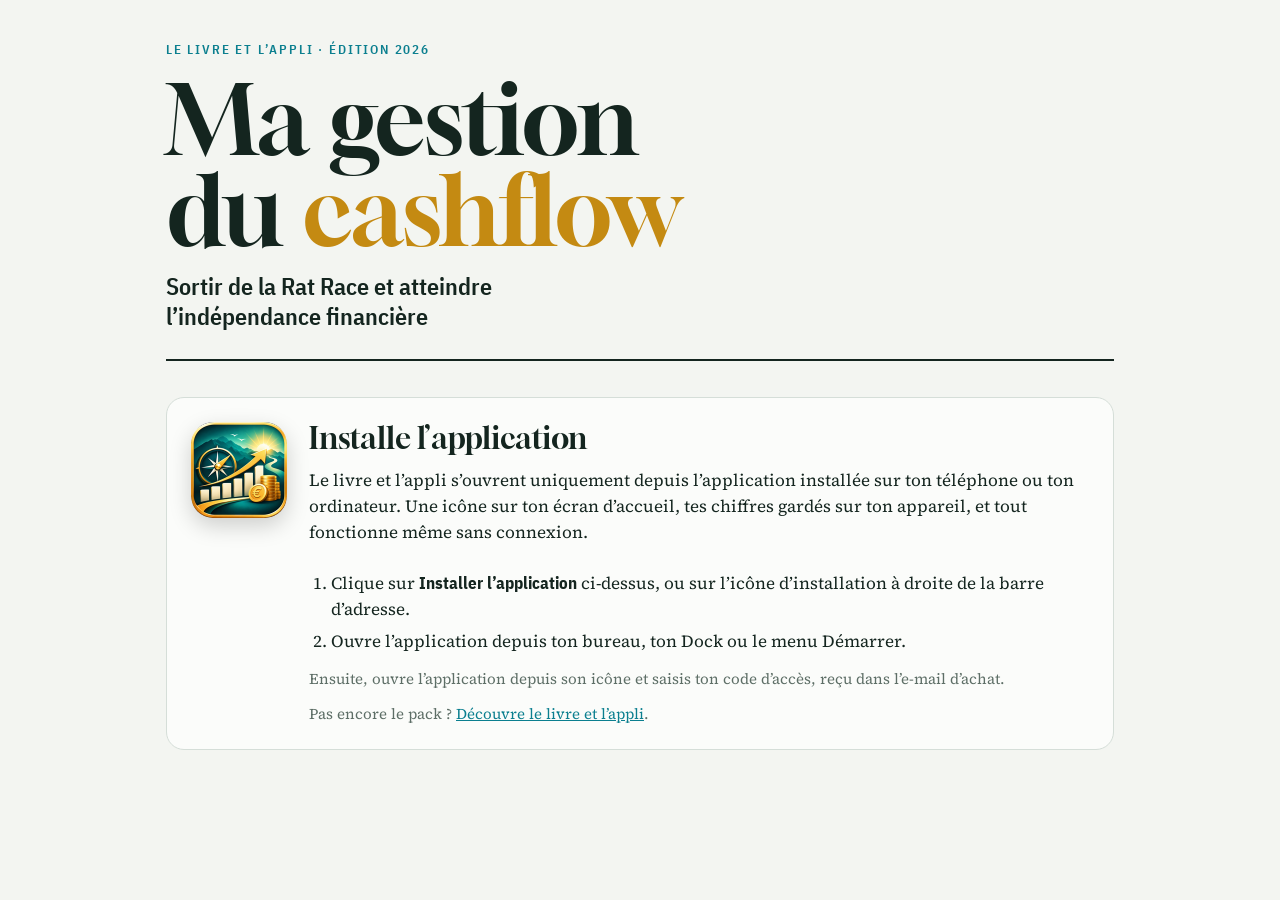
==== index.html @ bf8ab286 "Page de vente du pack Co-Authored-By: Claude Opus 5.5 <noreply@anthropic.com> Claude-Session: https:" ====
<!doctype html><html lang="fr"><head><meta charset="utf-8"><meta name="viewport" content="width=device-width,initial-scale=1,viewport-fit=cover"><title>Ma gestion du cashflow</title><meta name="theme-color" content="#14251f"><meta name="apple-mobile-web-app-capable" content="yes"><meta name="mobile-web-app-capable" content="yes"><meta name="apple-mobile-web-app-title" content="Cashflow"><meta name="apple-mobile-web-app-status-bar-style" content="black-translucent"><link rel="manifest" href="manifest.webmanifest"><link rel="icon" type="image/png" href="icons/favicon-32.png"><link rel="apple-touch-icon" href="icons/apple-touch-icon.png"><link rel="stylesheet" href="fonts.css"><style>:root{color-scheme:light;padding-top:env(safe-area-inset-top,0px);padding-bottom:env(safe-area-inset-bottom,0px)}body{margin:0;font:14px/1.4 system-ui,-apple-system,"Segoe UI",Roboto,sans-serif}img{max-width:100%}[hidden]{display:none!important}</style><script src="params.js"></script><script src="shell.js"></script></head><body>
<style>
/* Accueil du pack : la couverture du livre, puis deux portes. Le livre (registre crème, chiffres mono) et l'appli (plateau turquoise). */
:root{
  --paper:#f3f5f1; --sheet:#fbfcfa; --ink:#14251f; --muted:#5d6e66; --rule:#d5ded8;
  --teal:#0b7f8f; --gold:#c48a12; --gold-soft:#f6ead0; --red:#c2412d;
  --hero:#0b8fb0; --hero-2:#3fd3e3; --on-hero:#ffffff;
  --f-display:"Gloock",Georgia,serif;
  --f-body:"Source Serif 4",Charter,Georgia,serif;
  --f-label:"IBM Plex Sans Condensed","Arial Narrow","Helvetica Neue",Arial,sans-serif;
  --f-mono:"IBM Plex Mono",ui-monospace,Menlo,monospace;
}
@media (prefers-color-scheme: dark){:root:not([data-theme="light"]){
  --paper:#0f1714; --sheet:#151f1b; --ink:#e4ece7; --muted:#9aaba3; --rule:#2a3832;
  --teal:#4fc2cf; --gold:#e3b14a; --gold-soft:#33290f; --red:#f07a63;
  --hero:#0a5f78; --hero-2:#14a3b8; color-scheme:dark}}
:root[data-theme="dark"]{
  --paper:#0f1714; --sheet:#151f1b; --ink:#e4ece7; --muted:#9aaba3; --rule:#2a3832;
  --teal:#4fc2cf; --gold:#e3b14a; --gold-soft:#33290f; --red:#f07a63;
  --hero:#0a5f78; --hero-2:#14a3b8; color-scheme:dark}
*{box-sizing:border-box}
body{background:var(--paper);color:var(--ink);font-family:var(--f-body);font-size:18px;line-height:1.55;-webkit-text-size-adjust:100%}
a{color:var(--teal)}
:focus-visible{outline:2px solid var(--teal);outline-offset:3px}
.wrap{max-width:980px;margin:0 auto;padding-left:max(16px,env(safe-area-inset-left,0px));padding-right:max(16px,env(safe-area-inset-right,0px));padding-block:40px 48px;display:grid;gap:36px}
.cover{display:grid;gap:14px;border-bottom:2px solid var(--ink);padding-bottom:28px}
.kicker{font-family:var(--f-label);font-weight:600;letter-spacing:.14em;text-transform:uppercase;font-size:13px;color:var(--teal)}
h1{font-family:var(--f-display);font-weight:400;font-size:clamp(46px,9vw,96px);line-height:.95;letter-spacing:-.01em;margin:0;max-width:12ch;text-wrap:balance}
h1 em{font-style:normal;color:var(--gold)}
.sub{font-family:var(--f-label);font-weight:600;font-size:clamp(18px,2.6vw,24px);line-height:1.25;margin:0;max-width:32ch}
.doors{display:grid;grid-template-columns:repeat(auto-fit,minmax(min(100%,300px),1fr));gap:18px}
.door{display:grid;grid-template-rows:auto 1fr auto;gap:14px;text-decoration:none;color:inherit;border-radius:18px;padding:24px;min-height:250px;position:relative;overflow:hidden;transition:transform .15s ease}
.door:hover{transform:translateY(-2px)}
.door h2{font-family:var(--f-display);font-weight:400;font-size:38px;line-height:1;margin:0}
.door p{margin:0;font-size:17px}
.door .meta{font-family:var(--f-mono);font-size:13px;display:flex;flex-wrap:wrap;gap:6px 16px}
.door .go{font-family:var(--f-label);font-weight:700;letter-spacing:.06em;text-transform:uppercase;font-size:14px}
.book{background:var(--sheet);border:1px solid var(--rule);background-image:linear-gradient(to right,transparent 0 10px,var(--red) 10px 11px,transparent 11px 14px,var(--red) 14px 15px,transparent 15px);background-repeat:no-repeat;opacity:1}
.book{padding-left:34px}
.book .go{color:var(--teal)}
.book .meta{color:var(--muted)}
.app{background:radial-gradient(130% 150% at 100% 0%,var(--hero-2) 0%,var(--hero) 60%);color:var(--on-hero)}
.app .meta{color:rgba(255,255,255,.85)}
.app .go{color:#fff}
.app>*{position:relative;z-index:1}
.app::after{content:"";position:absolute;right:-70px;bottom:-110px;width:200px;height:200px;border-radius:50%;border:18px solid rgba(242,193,78,.85);border-right-color:transparent;transform:rotate(-30deg)}
.gauge{height:6px;background:var(--rule);border-radius:3px;overflow:hidden;max-width:220px}
.gauge i{display:block;height:100%;background:var(--gold)}
.lock{display:grid;gap:14px;background:var(--sheet);border:1px solid var(--rule);border-radius:18px;padding:24px;max-width:560px}
.lock h2{font-family:var(--f-display);font-weight:400;font-size:30px;margin:0}
.lock p{margin:0;color:var(--muted);font-size:16px}
.row{display:flex;gap:10px;flex-wrap:wrap}
input[type=text]{flex:1 1 220px;min-width:0;font:600 20px var(--f-mono);letter-spacing:.06em;text-transform:uppercase;padding:12px 14px;border:1.5px solid var(--rule);border-radius:12px;background:var(--paper);color:var(--ink)}
input[type=text]:focus{border-color:var(--teal);outline:none}
.btn{display:inline-flex;align-items:center;justify-content:center;gap:8px;font:700 15px var(--f-label);letter-spacing:.04em;border-radius:999px;padding:12px 22px;border:0;cursor:pointer;background:var(--ink);color:var(--paper);text-decoration:none}
.btn.ghost{background:transparent;color:var(--ink);border:1.5px solid var(--rule)}
.btn:disabled{opacity:.6}
.err{color:var(--red);font-family:var(--f-label);font-weight:600;font-size:15px;min-height:1.2em}
.inst{display:grid;grid-template-columns:auto minmax(0,1fr);gap:18px 22px;align-items:start;background:var(--sheet);border:1px solid var(--rule);border-radius:18px;padding:24px}
.inst .ico{width:96px;height:96px;border-radius:22px;box-shadow:0 8px 22px rgba(0,0,0,.18)}
.inst h2{font-family:var(--f-display);font-weight:400;font-size:30px;margin:0;line-height:1.1}
.inst p{margin:0;font-size:17px}.inst .small{font-size:15px;color:var(--muted)}
.stack{display:grid;gap:12px;min-width:0}
.how{margin:0;padding-left:1.3em;display:grid;gap:6px;font-size:17px}.how:empty{display:none}
.how b{font-family:var(--f-label);font-weight:700}
@media (max-width:520px){.inst{grid-template-columns:1fr}}
.tools{display:grid;gap:14px;border-top:1px solid var(--rule);padding-top:24px}
.tools h3{font-family:var(--f-label);font-weight:700;letter-spacing:.12em;text-transform:uppercase;font-size:13px;color:var(--muted);margin:0}
.tools p{margin:0;font-size:16px;color:var(--muted);max-width:62ch}
.foot{font-family:var(--f-label);font-size:14px;color:var(--muted);display:flex;flex-wrap:wrap;gap:6px 18px}
.foot button{font:inherit;color:var(--teal);background:none;border:0;padding:0;cursor:pointer;text-decoration:underline}
</style>

<main class="wrap">
  <header class="cover">
    <span class="kicker">Le livre et l’appli · édition <span id="yr">2026</span></span>
    <h1>Ma gestion du <em>cashflow</em></h1>
    <p class="sub">Sortir de la Rat Race et atteindre l’indépendance financière</p>
  </header>

  <section class="inst" id="inst-sec" hidden aria-labelledby="inst-h">
    <img src="icons/icon-192.png" width="96" height="96" alt="" class="ico">
    <div class="stack">
      <h2 id="inst-h">Installe l’application</h2>
      <p>Le livre et l’appli s’ouvrent uniquement depuis l’application installée sur ton téléphone ou ton ordinateur. Une icône sur ton écran d’accueil, tes chiffres gardés sur ton appareil, et tout fonctionne même sans connexion.</p>
      <div class="row"><button class="btn" id="inst" hidden>Installer l’application</button></div>
      <ol class="how" id="how"></ol>
      <p class="small">Ensuite, ouvre l’application depuis son icône et saisis ton code d’accès, reçu dans l’e-mail d’achat.</p>
      <p class="small">Pas encore le pack ? <a href="pack.html">Découvre le livre et l’appli</a>.</p>
    </div>
  </section>

  <section class="lock" id="lock" hidden aria-labelledby="lock-h">
    <h2 id="lock-h">Ton code d’accès</h2>
    <p>Il se trouve dans l’e-mail reçu après ton achat. Tu ne le saisis qu’une fois, à la première ouverture.</p>
    <form class="row" id="code-f" novalidate>
      <input type="text" id="code" autocomplete="off" autocapitalize="characters" spellcheck="false" aria-label="Code d’accès" placeholder="XXXX-2026">
      <button class="btn" type="submit" id="code-go">Entrer</button>
    </form>
    <p class="err" id="code-err" role="alert"></p>
  </section>

  <section class="doors" id="doors" hidden aria-label="Choisis">
    <a class="door book" href="livre.html">
      <span class="kicker">Le livre</span>
      <div style="display:grid;gap:10px;align-content:start"><h2>Lire</h2><p>L’histoire de Léo, dix chapitres, des quiz et ton carnet à remplir au fil des pages.</p></div>
      <div style="display:grid;gap:8px"><div class="meta"><span id="b-prog">Pas encore commencé</span><span id="b-carnet"></span></div><div class="gauge" aria-hidden="true"><i id="b-g" style="width:0%"></i></div><span class="go">Ouvrir le livre →</span></div>
    </a>
    <a class="door app" href="appli.html">
      <span class="kicker" style="color:#fff">L’appli</span>
      <div style="display:grid;gap:10px;align-content:start"><h2>Jouer</h2><p>Ta feuille financière : recettes, dépenses, actifs, passifs, et ta jauge de sortie de la Rat Race.</p></div>
      <div style="display:grid;gap:8px"><div class="meta"><span id="a-state">Ta feuille t’attend</span></div><span class="go">Ouvrir l’appli →</span></div>
    </a>
  </section>

  <section class="tools" id="tools" hidden>
    <h3>Sur cet appareil</h3>
    <p>Tes chiffres restent dans ce navigateur, sur cet appareil : rien n’est envoyé sur internet. Exporte une sauvegarde chaque mois depuis l’appli (Réglages › Sauvegarde) : c’est elle qui te permet de changer de téléphone.</p>
    <div class="foot"><span>Version <span id="ver"></span> · chiffres fiscaux <span id="fy"></span></span><button type="button" id="upd">Rechercher une mise à jour</button><span>Éducation financière, pas un conseil personnalisé.</span></div>
  </section>
</main>

<script>
(function(){
  const S=window.CFShell,P=window.CF_PARAMS||{};
  const $=id=>document.getElementById(id);
  const get=(k,d)=>{try{const v=localStorage.getItem(k);return v==null?d:JSON.parse(v)}catch(e){return d}};
  if(P.year)$('yr').textContent=P.year;
  function home(){
    $('lock').hidden=true;$('doors').hidden=false;$('tools').hidden=false;
    $('ver').textContent=S.version;$('fy').textContent=(P.year||'')+(P.version?' ('+P.version+')':'');
    const done=get('rr-ebook-done',{}),nd=Object.values(done).filter(Boolean).length,nq=9;
    if(nd){$('b-prog').textContent=nd+' quiz réussis sur '+nq;$('b-g').style.width=Math.min(100,nd/nq*100)+'%'}
    const cn=get('rr-carnet',null);if(cn&&Object.keys(cn).some(k=>!k.startsWith('_')))$('b-carnet').textContent='Carnet commencé';
    const cfg=get('mgc:db:fin/config',null);
    if(cfg&&cfg.player&&cfg.player.name)$('a-state').textContent='Feuille de '+cfg.player.name;
    else if(cfg)$('a-state').textContent='Ta feuille est créée';
  }
  function installScreen(){
    $('inst-sec').hidden=false;
    const ua=navigator.userAgent,ios=/iphone|ipad|ipod/i.test(ua)||(navigator.platform==='MacIntel'&&navigator.maxTouchPoints>1);
    const mac=/Macintosh/.test(ua)&&!ios,android=/Android/i.test(ua),firefox=/Firefox|FxiOS/.test(ua),safari=/Safari/.test(ua)&&!/Chrome|CriOS|Edg|FxiOS|Firefox/.test(ua);
    let steps;
    if(ios)steps=['Touche le bouton <b>Partager</b> (le carré avec une flèche vers le haut).','Choisis <b>Sur l’écran d’accueil</b>, puis <b>Ajouter</b>.','Ouvre l’application depuis sa nouvelle icône.'];
    else if(android)steps=['Touche <b>Installer l’application</b> ci-dessus, ou le menu <b>⋮</b> puis <b>Installer l’application</b> (ou <b>Ajouter à l’écran d’accueil</b>).','Ouvre l’application depuis sa nouvelle icône.'];
    else if(mac&&safari)steps=['Dans le menu <b>Fichier</b> de Safari, choisis <b>Ajouter au Dock</b>.','Ouvre l’application depuis le Dock.'];
    else if(firefox)steps=['Firefox sur ordinateur n’installe pas les applications web : ouvre cette page dans <b>Chrome</b>, <b>Edge</b> ou <b>Safari</b>.'];
    else steps=['Clique sur <b>Installer l’application</b> ci-dessus, ou sur l’icône d’installation à droite de la barre d’adresse.','Ouvre l’application depuis ton bureau, ton Dock ou le menu Démarrer.'];
    $('how').innerHTML=steps.map(x=>'<li>'+x+'</li>').join('');
  }
  function doneInstall(){$('inst').hidden=true;$('how').innerHTML='<li>C’est installé. Ouvre l’application depuis son icône pour commencer.</li>'}
  let deferred=null;
  window.addEventListener('beforeinstallprompt',e=>{e.preventDefault();deferred=e;if(!S.installed)$('inst').hidden=false});
  $('inst').addEventListener('click',async()=>{if(!deferred)return;deferred.prompt();let ch=null;try{ch=await deferred.userChoice}catch(e){}deferred=null;$('inst').hidden=true;if(ch&&ch.outcome==='accepted')doneInstall()});
  window.addEventListener('appinstalled',doneInstall);
  $('upd').addEventListener('click',()=>S.checkUpdate(true));
  $('code-f').addEventListener('submit',async e=>{e.preventDefault();const v=$('code').value;$('code-err').textContent='';
    if(!S.norm(v)){$('code-err').textContent='Saisis ton code.';return}
    $('code-go').disabled=true;
    try{const ok=await S.tryCode(v);if(ok)home();else $('code-err').textContent='Ce code ne correspond pas. Vérifie-le dans ton e-mail d’achat (les tirets et les espaces ne comptent pas).'}
    catch(err){$('code-err').textContent='Ouvre cette page depuis son adresse internet (https) pour saisir ton code.'}
    finally{$('code-go').disabled=false}});
  if(!S.installed)installScreen();
  else if(S.unlocked)home();else{$('lock').hidden=false;setTimeout(()=>$('code').focus(),50)}
})();
</script>
</body></html>
---- fonts.css ----
@font-face{font-family:'Caveat';font-style:normal;font-weight:700;font-display:swap;src:url(fonts/caveat-latin-700-normal.woff2) format('woff2')}
@font-face{font-family:'Marcellus SC';font-style:normal;font-weight:400;font-display:swap;src:url(fonts/marcellus-sc-latin-400-normal.woff2) format('woff2')}
@font-face{font-family:'Libre Franklin';font-style:normal;font-weight:400;font-display:swap;src:url(fonts/libre-franklin-latin-400-normal.woff2) format('woff2')}
@font-face{font-family:'Libre Franklin';font-style:normal;font-weight:500;font-display:swap;src:url(fonts/libre-franklin-latin-500-normal.woff2) format('woff2')}
@font-face{font-family:'Libre Franklin';font-style:normal;font-weight:600;font-display:swap;src:url(fonts/libre-franklin-latin-600-normal.woff2) format('woff2')}
@font-face{font-family:'Libre Franklin';font-style:normal;font-weight:700;font-display:swap;src:url(fonts/libre-franklin-latin-700-normal.woff2) format('woff2')}
@font-face{font-family:'Libre Franklin';font-style:normal;font-weight:800;font-display:swap;src:url(fonts/libre-franklin-latin-800-normal.woff2) format('woff2')}
@font-face{font-family:'Archivo Narrow';font-style:normal;font-weight:500;font-display:swap;src:url(fonts/archivo-narrow-latin-500-normal.woff2) format('woff2')}
@font-face{font-family:'Archivo Narrow';font-style:normal;font-weight:600;font-display:swap;src:url(fonts/archivo-narrow-latin-600-normal.woff2) format('woff2')}
@font-face{font-family:'Archivo Narrow';font-style:normal;font-weight:700;font-display:swap;src:url(fonts/archivo-narrow-latin-700-normal.woff2) format('woff2')}
@font-face{font-family:'Gloock';font-style:normal;font-weight:400;font-display:swap;src:url(fonts/gloock-latin-400-normal.woff2) format('woff2')}
@font-face{font-family:'Source Serif 4';font-style:normal;font-weight:400;font-display:swap;src:url(fonts/source-serif-4-latin-400-normal.woff2) format('woff2')}
@font-face{font-family:'Source Serif 4';font-style:normal;font-weight:600;font-display:swap;src:url(fonts/source-serif-4-latin-600-normal.woff2) format('woff2')}
@font-face{font-family:'Source Serif 4';font-style:italic;font-weight:400;font-display:swap;src:url(fonts/source-serif-4-latin-400-italic.woff2) format('woff2')}
@font-face{font-family:'IBM Plex Mono';font-style:normal;font-weight:400;font-display:swap;src:url(fonts/ibm-plex-mono-latin-400-normal.woff2) format('woff2')}
@font-face{font-family:'IBM Plex Mono';font-style:normal;font-weight:600;font-display:swap;src:url(fonts/ibm-plex-mono-latin-600-normal.woff2) format('woff2')}
@font-face{font-family:'IBM Plex Sans Condensed';font-style:normal;font-weight:500;font-display:swap;src:url(fonts/ibm-plex-sans-condensed-latin-500-normal.woff2) format('woff2')}
@font-face{font-family:'IBM Plex Sans Condensed';font-style:normal;font-weight:600;font-display:swap;src:url(fonts/ibm-plex-sans-condensed-latin-600-normal.woff2) format('woff2')}
@font-face{font-family:'IBM Plex Sans Condensed';font-style:normal;font-weight:700;font-display:swap;src:url(fonts/ibm-plex-sans-condensed-latin-700-normal.woff2) format('woff2')}
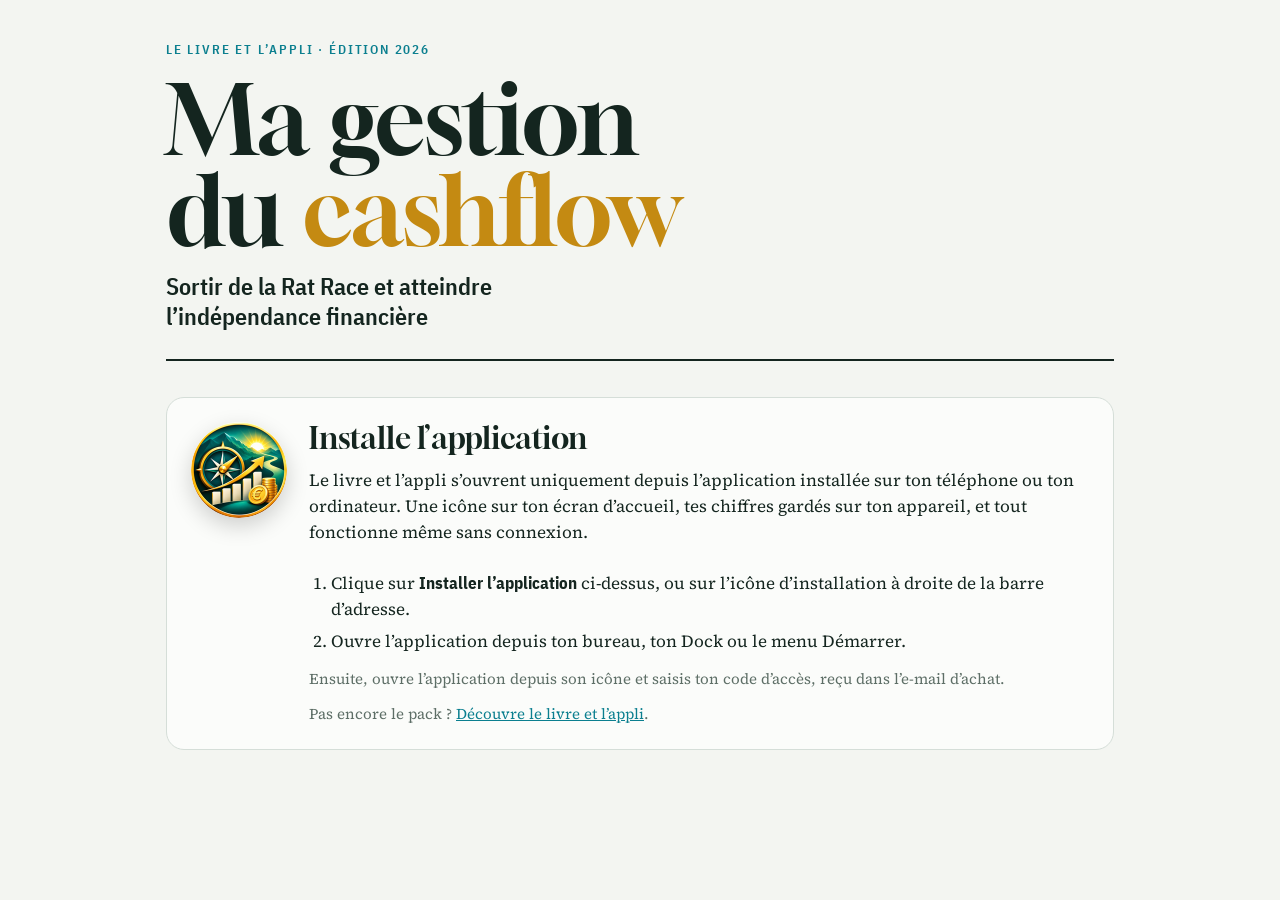
==== commit d44ac2b2: "pack 1.0.2 : nouvelle icône (boussole, graphique, pièces) Co-Authored-By: Claude Sonnet 5.5 <noreply" ====
--- a/index.html
+++ b/index.html
@@ -57,7 +57,7 @@
 .btn:disabled{opacity:.6}
 .err{color:var(--red);font-family:var(--f-label);font-weight:600;font-size:15px;min-height:1.2em}
 .inst{display:grid;grid-template-columns:auto minmax(0,1fr);gap:18px 22px;align-items:start;background:var(--sheet);border:1px solid var(--rule);border-radius:18px;padding:24px}
-.inst .ico{width:96px;height:96px;border-radius:22px;box-shadow:0 8px 22px rgba(0,0,0,.18)}
+.inst .ico{width:96px;height:96px;border-radius:50%;box-shadow:0 8px 22px rgba(0,0,0,.18)}
 .inst h2{font-family:var(--f-display);font-weight:400;font-size:30px;margin:0;line-height:1.1}
 .inst p{margin:0;font-size:17px}.inst .small{font-size:15px;color:var(--muted)}
 .stack{display:grid;gap:12px;min-width:0}
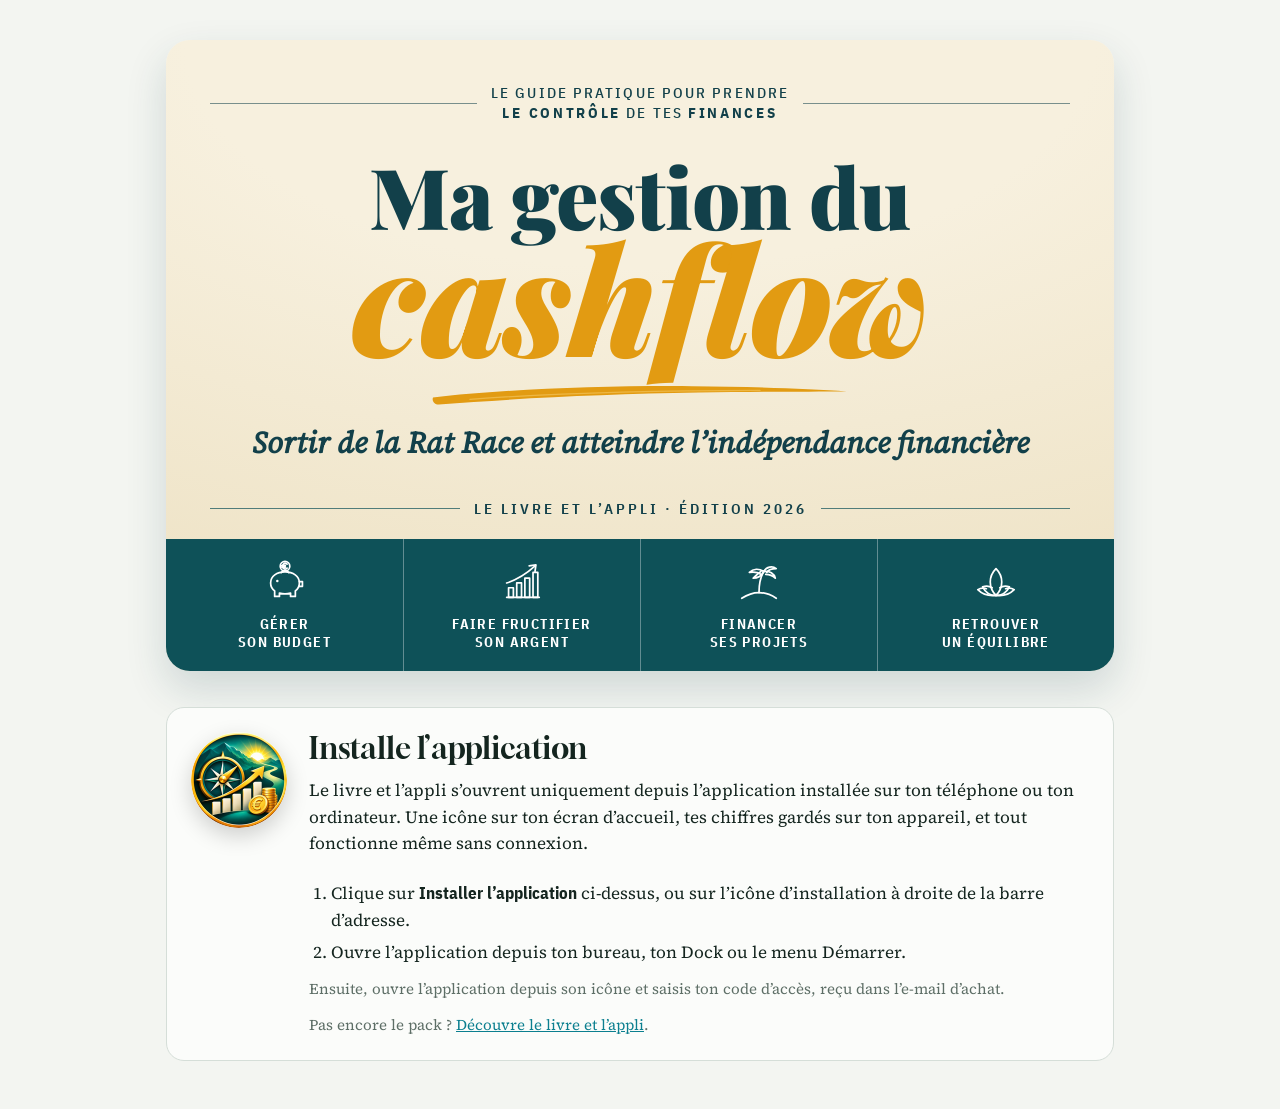
==== commit 1e85c047: "pack 1.0.4 : titre et bandeau repris de la couverture du livre (page de vente, accueil, livre) Co-Au" ====
--- a/index.html
+++ b/index.html
@@ -23,11 +23,7 @@
 a{color:var(--teal)}
 :focus-visible{outline:2px solid var(--teal);outline-offset:3px}
 .wrap{max-width:980px;margin:0 auto;padding-left:max(16px,env(safe-area-inset-left,0px));padding-right:max(16px,env(safe-area-inset-right,0px));padding-block:40px 48px;display:grid;gap:36px}
-.cover{display:grid;gap:14px;border-bottom:2px solid var(--ink);padding-bottom:28px}
 .kicker{font-family:var(--f-label);font-weight:600;letter-spacing:.14em;text-transform:uppercase;font-size:13px;color:var(--teal)}
-h1{font-family:var(--f-display);font-weight:400;font-size:clamp(46px,9vw,96px);line-height:.95;letter-spacing:-.01em;margin:0;max-width:12ch;text-wrap:balance}
-h1 em{font-style:normal;color:var(--gold)}
-.sub{font-family:var(--f-label);font-weight:600;font-size:clamp(18px,2.6vw,24px);line-height:1.25;margin:0;max-width:32ch}
 .doors{display:grid;grid-template-columns:repeat(auto-fit,minmax(min(100%,300px),1fr));gap:18px}
 .door{display:grid;grid-template-rows:auto 1fr auto;gap:14px;text-decoration:none;color:inherit;border-radius:18px;padding:24px;min-height:250px;position:relative;overflow:hidden;transition:transform .15s ease}
 .door:hover{transform:translateY(-2px)}
@@ -69,13 +65,47 @@
 .tools p{margin:0;font-size:16px;color:var(--muted);max-width:62ch}
 .foot{font-family:var(--f-label);font-size:14px;color:var(--muted);display:flex;flex-wrap:wrap;gap:6px 18px}
 .foot button{font:inherit;color:var(--teal);background:none;border:0;padding:0;cursor:pointer;text-decoration:underline}
+
+/* Couverture : reprise de la couverture imprimée du livre. Couleurs fixes (papier crème) dans les deux thèmes. */
+.couv{--cv-paper:#f7f0de;--cv-paper2:#efe4c8;--cv-ink:#12404a;--cv-muted:#3d5d63;--cv-gold:#e29b12;--cv-gold2:#c9840a;--cv-band:#0e5158;
+  --cv-serif:"Playfair Display","Didot","Bodoni 72",Georgia,serif;--cv-hand:"Caveat","Segoe Print","Bradley Hand",cursive;
+  background:radial-gradient(120% 90% at 50% 0%,var(--cv-paper) 40%,var(--cv-paper2) 100%);color:var(--cv-ink);color-scheme:light}
+.couv .cv-in{container-type:inline-size;display:grid;gap:18px;min-width:0}
+.cv-label{display:grid;grid-template-columns:minmax(16px,1fr) auto minmax(16px,1fr);align-items:center;gap:14px;font:500 clamp(11px,2.7cqi,15px)/1.35 "IBM Plex Sans Condensed","Arial Narrow",Arial,sans-serif;letter-spacing:.14em;text-transform:uppercase;text-align:center;color:var(--cv-ink)}
+.cv-label::before,.cv-label::after{content:"";height:1.5px;background:var(--cv-ink);opacity:.55}
+.cv-label b{font-weight:700;letter-spacing:.18em}
+.cv-title{margin:0;font-family:var(--cv-serif);font-weight:900;line-height:.92;display:grid;justify-items:center;text-align:center;text-wrap:balance}
+.cv-title .a{font-size:min(84px,13.2cqi);letter-spacing:-.01em;color:var(--cv-ink)}
+.cv-title .b{font-style:italic;font-size:min(148px,23cqi);letter-spacing:-.015em;color:var(--cv-gold);margin-top:-.04em}
+.cv-brush{display:block;width:min(62cqi,420px);height:auto;margin:-2px auto 0}
+.cv-sub{margin:0;text-align:center;font:italic 600 clamp(18px,4.6cqi,30px)/1.25 "Source Serif 4",Charter,Georgia,serif;color:var(--cv-ink);text-wrap:balance}
+.cv-check{list-style:none;margin:0;padding:0;display:grid;gap:4px;font:700 clamp(24px,5.4cqi,32px)/1.15 var(--cv-hand);color:var(--cv-ink)}
+.cv-check li{display:flex;align-items:center;gap:10px}
+.cv-check li:nth-child(even){padding-left:.35em}
+.cv-check svg{flex:none;width:.85em;height:.85em}
+.cv-band{background:var(--cv-band);color:#fff;display:grid;grid-template-columns:repeat(4,minmax(0,1fr))}
+.cv-band div{display:grid;justify-items:center;align-content:start;gap:10px;padding:20px 8px;text-align:center;font:700 clamp(10px,1.4vw,14px)/1.3 "IBM Plex Sans Condensed","Arial Narrow",Arial,sans-serif;letter-spacing:.1em;text-transform:uppercase}
+.cv-band div+div{border-left:1.5px solid rgba(255,255,255,.35)}
+.cv-band svg{width:46px;height:46px}
+.cv-tag{display:grid;grid-template-columns:minmax(16px,1fr) auto minmax(16px,1fr);align-items:center;gap:14px;font:600 clamp(11px,1.5vw,15px)/1.3 "IBM Plex Sans Condensed","Arial Narrow",Arial,sans-serif;letter-spacing:.2em;text-transform:uppercase;text-align:center;color:var(--cv-ink);padding:16px 0}
+.cv-tag::before,.cv-tag::after{content:"";height:1.5px;background:var(--cv-band);opacity:.7}
+.cv-cover{margin:0;justify-self:center;width:min(100%,420px)}
+.cv-cover img{display:block;width:100%;height:auto;border-radius:4px 10px 10px 4px;box-shadow:-10px 0 0 -4px #d9cba6,0 30px 60px rgba(18,64,74,.32),0 4px 10px rgba(18,64,74,.18);transform:rotate(2deg)}
+@media (max-width:620px){.cv-band{grid-template-columns:repeat(2,minmax(0,1fr))}.cv-band div:nth-child(3){border-left:0}.cv-band div:nth-child(n+3){border-top:1.5px solid rgba(255,255,255,.35)}}
+.cover.couv{border-radius:24px;overflow:hidden;box-shadow:0 18px 40px rgba(18,64,74,.16)}
+.cover .cv-in{padding:28px clamp(16px,4vw,44px) 6px}
+.cover .cv-tag{padding:4px 0 0}
 </style>
 
 <main class="wrap">
-  <header class="cover">
-    <span class="kicker">Le livre et l’appli · édition <span id="yr">2026</span></span>
-    <h1>Ma gestion du <em>cashflow</em></h1>
-    <p class="sub">Sortir de la Rat Race et atteindre l’indépendance financière</p>
+  <header class="cover couv">
+    <div class="cv-in">
+      <p class="cv-label"><span>Le guide pratique pour prendre<br><b>le contrôle</b> de tes <b>finances</b></span></p>
+      <h1 class="cv-title"><span class="a">Ma gestion du</span><span class="b">cashflow</span></h1><svg class="cv-brush" viewBox="0 0 420 26" aria-hidden="true"><path d="M3 17.5 C70 9.5 170 5.5 262 6.2 C322 6.6 378 8.8 417 11.4 C381 11.6 330 11.6 268 12.6 C176 14.1 86 18.4 9 24.6 C5 24.9 1.5 21.2 3 17.5Z" fill="#e29b12"/><path d="M40 19.4 C120 13.2 220 10.6 330 10.4" fill="none" stroke="#f3c45a" stroke-width="1.3" stroke-linecap="round" opacity=".7"/></svg>
+      <p class="cv-sub">Sortir de la Rat Race et atteindre l’indépendance financière</p>
+      <p class="cv-tag"><span>Le livre et l’appli · édition <span id="yr">2026</span></span></p>
+    </div>
+    <div class="cv-band"><div><svg viewBox="0 0 48 48" aria-hidden="true"><path fill="none" stroke="#fff" stroke-width="1.8" stroke-linecap="round" stroke-linejoin="round" d="M9 25c0-7 6.5-11.5 15-11.5S39 18 39 25c0 3.4-1.6 6.3-4.2 8.3V39h-5v-3.4a20 20 0 0 1-11.6 0V39h-5v-5.7C10.6 31.3 9 28.4 9 25Z"/><path fill="none" stroke="#fff" stroke-width="1.8" stroke-linecap="round" stroke-linejoin="round" d="M39 23.5h3.2v5H38.6"/><circle cx="16" cy="23" r="1.3" fill="#fff"/><path fill="none" stroke="#fff" stroke-width="1.8" stroke-linecap="round" stroke-linejoin="round" d="M20 14.2a5.5 5.5 0 0 1 8 0"/><circle fill="none" stroke="#fff" stroke-width="1.8" stroke-linecap="round" stroke-linejoin="round" cx="24" cy="7.5" r="5"/><path fill="none" stroke="#fff" stroke-width="1.8" stroke-linecap="round" stroke-linejoin="round" d="M26.2 5.4a2.9 2.9 0 1 0 0 4.2M20.6 6.8h3.8M20.6 8.4h3.8"/></svg><span>Gérer<br>son budget</span></div><div><svg viewBox="0 0 48 48" aria-hidden="true"><path fill="none" stroke="#fff" stroke-width="1.8" stroke-linecap="round" stroke-linejoin="round" d="M8 40h34"/><rect fill="none" stroke="#fff" stroke-width="1.8" stroke-linecap="round" stroke-linejoin="round" x="10" y="30" width="5" height="10"/><rect fill="none" stroke="#fff" stroke-width="1.8" stroke-linecap="round" stroke-linejoin="round" x="18.5" y="25" width="5" height="15"/><rect fill="none" stroke="#fff" stroke-width="1.8" stroke-linecap="round" stroke-linejoin="round" x="27" y="20" width="5" height="20"/><rect fill="none" stroke="#fff" stroke-width="1.8" stroke-linecap="round" stroke-linejoin="round" x="35.5" y="14" width="5" height="26"/><path fill="none" stroke="#fff" stroke-width="1.8" stroke-linecap="round" stroke-linejoin="round" d="M8 25 C18 22 28 16 38 7"/><path fill="none" stroke="#fff" stroke-width="1.8" stroke-linecap="round" stroke-linejoin="round" d="M31.5 7.2 38.5 6.2 37.6 13"/></svg><span>Faire fructifier<br>son argent</span></div><div><svg viewBox="0 0 48 48" aria-hidden="true"><path fill="none" stroke="#fff" stroke-width="1.8" stroke-linecap="round" stroke-linejoin="round" d="M6 41c6-4 12-6 18-6s12 2 18 6"/><path fill="none" stroke="#fff" stroke-width="1.8" stroke-linecap="round" stroke-linejoin="round" d="M24 35c0-9 1.5-16 5-22"/><path fill="none" stroke="#fff" stroke-width="1.8" stroke-linecap="round" stroke-linejoin="round" d="M29 13c-5-3-11-3-15 1 5-1 9 0 12 2"/><path fill="none" stroke="#fff" stroke-width="1.8" stroke-linecap="round" stroke-linejoin="round" d="M29 13c3-5 9-6 13-3-4 0-8 1-10 4"/><path fill="none" stroke="#fff" stroke-width="1.8" stroke-linecap="round" stroke-linejoin="round" d="M29 13c6-1 11 2 12 7-3-3-7-4-10-4"/><path fill="none" stroke="#fff" stroke-width="1.8" stroke-linecap="round" stroke-linejoin="round" d="M29 13c-2 4-6 7-11 7 3-3 5-5 8-7"/></svg><span>Financer<br>ses projets</span></div><div><svg viewBox="0 0 48 48" aria-hidden="true"><path fill="none" stroke="#fff" stroke-width="1.8" stroke-linecap="round" stroke-linejoin="round" d="M24 38c-4-4-6-9-6-14s2-10 6-14c4 4 6 9 6 14s-2 10-6 14Z"/><path fill="none" stroke="#fff" stroke-width="1.8" stroke-linecap="round" stroke-linejoin="round" d="M24 38c-6 0-11-3-14-9 3-1 7-1 10 1"/><path fill="none" stroke="#fff" stroke-width="1.8" stroke-linecap="round" stroke-linejoin="round" d="M24 38c6 0 11-3 14-9-3-1-7-1-10 1"/><path fill="none" stroke="#fff" stroke-width="1.8" stroke-linecap="round" stroke-linejoin="round" d="M24 38c-8 1-14-1-19-6 3-2 6-2 9-1"/><path fill="none" stroke="#fff" stroke-width="1.8" stroke-linecap="round" stroke-linejoin="round" d="M24 38c8 1 14-1 19-6-3-2-6-2-9-1"/></svg><span>Retrouver<br>un équilibre</span></div></div>
   </header>
 
   <section class="inst" id="inst-sec" hidden aria-labelledby="inst-h">
--- a/fonts.css
+++ b/fonts.css
@@ -1,4 +1,6 @@
 @font-face{font-family:'Caveat';font-style:normal;font-weight:700;font-display:swap;src:url(fonts/caveat-latin-700-normal.woff2) format('woff2')}
+@font-face{font-family:'Playfair Display';font-style:normal;font-weight:900;font-display:swap;src:url(fonts/playfair-display-latin-900-normal.woff2) format('woff2')}
+@font-face{font-family:'Playfair Display';font-style:italic;font-weight:900;font-display:swap;src:url(fonts/playfair-display-latin-900-italic.woff2) format('woff2')}
 @font-face{font-family:'Marcellus SC';font-style:normal;font-weight:400;font-display:swap;src:url(fonts/marcellus-sc-latin-400-normal.woff2) format('woff2')}
 @font-face{font-family:'Libre Franklin';font-style:normal;font-weight:400;font-display:swap;src:url(fonts/libre-franklin-latin-400-normal.woff2) format('woff2')}
 @font-face{font-family:'Libre Franklin';font-style:normal;font-weight:500;font-display:swap;src:url(fonts/libre-franklin-latin-500-normal.woff2) format('woff2')}
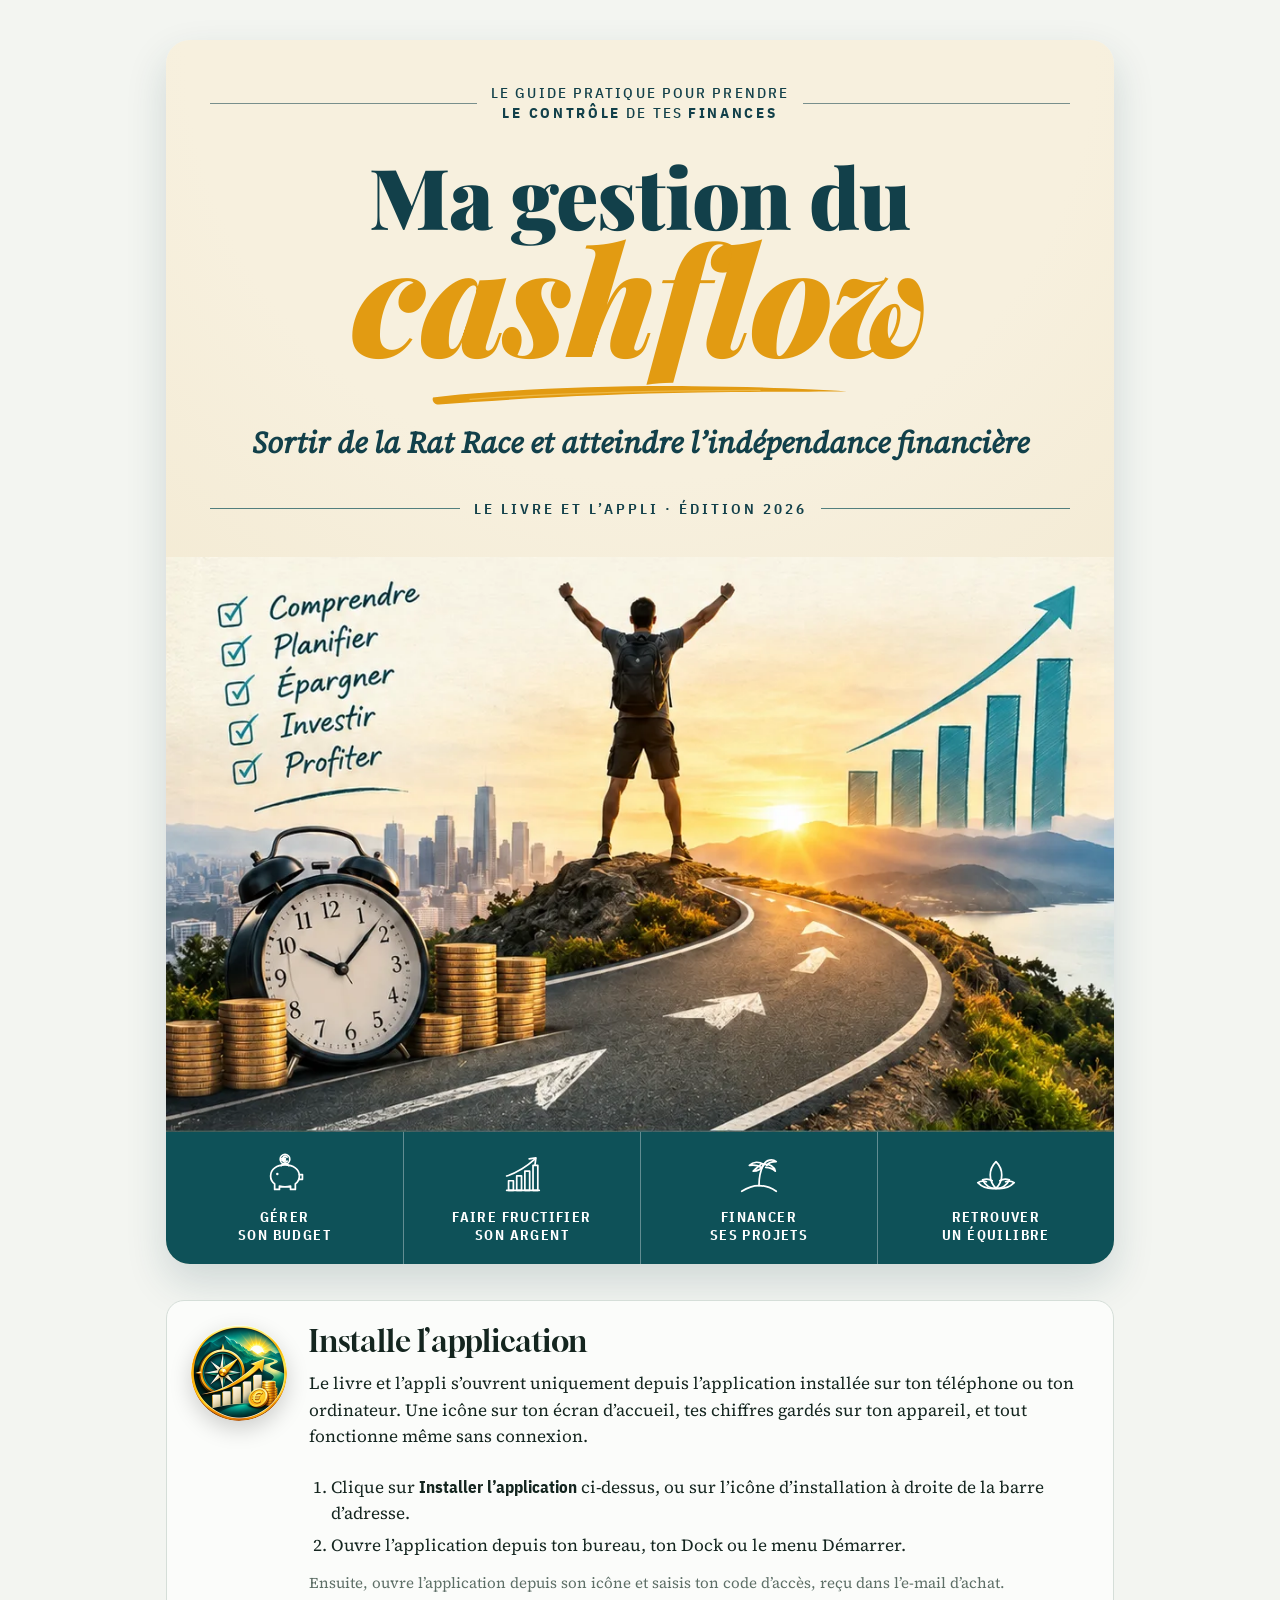
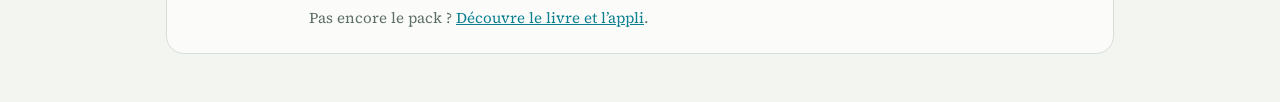
==== commit 9e0846bf: "pack 1.0.7 : illustration de la couverture sur l'accueil Co-Authored-By: Claude Opus 5.5 <noreply@an" ====
--- a/index.html
+++ b/index.html
@@ -95,6 +95,7 @@
 .cover.couv{border-radius:24px;overflow:hidden;box-shadow:0 18px 40px rgba(18,64,74,.16)}
 .cover .cv-in{padding:28px clamp(16px,4vw,44px) 6px}
 .cover .cv-tag{padding:4px 0 0}
+.cv-photo{display:block;width:100%;height:auto;margin-top:18px}
 </style>
 
 <main class="wrap">
@@ -105,6 +106,7 @@
       <p class="cv-sub">Sortir de la Rat Race et atteindre l’indépendance financière</p>
       <p class="cv-tag"><span>Le livre et l’appli · édition <span id="yr">2026</span></span></p>
     </div>
+    <img class="cv-photo" src="accueil.webp" alt="Un homme bras levés au sommet d’une colline, au lever du soleil, au bout d’une route qui monte" width="1055" height="640">
     <div class="cv-band"><div><svg viewBox="0 0 48 48" aria-hidden="true"><path fill="none" stroke="#fff" stroke-width="1.8" stroke-linecap="round" stroke-linejoin="round" d="M9 25c0-7 6.5-11.5 15-11.5S39 18 39 25c0 3.4-1.6 6.3-4.2 8.3V39h-5v-3.4a20 20 0 0 1-11.6 0V39h-5v-5.7C10.6 31.3 9 28.4 9 25Z"/><path fill="none" stroke="#fff" stroke-width="1.8" stroke-linecap="round" stroke-linejoin="round" d="M39 23.5h3.2v5H38.6"/><circle cx="16" cy="23" r="1.3" fill="#fff"/><path fill="none" stroke="#fff" stroke-width="1.8" stroke-linecap="round" stroke-linejoin="round" d="M20 14.2a5.5 5.5 0 0 1 8 0"/><circle fill="none" stroke="#fff" stroke-width="1.8" stroke-linecap="round" stroke-linejoin="round" cx="24" cy="7.5" r="5"/><path fill="none" stroke="#fff" stroke-width="1.8" stroke-linecap="round" stroke-linejoin="round" d="M26.2 5.4a2.9 2.9 0 1 0 0 4.2M20.6 6.8h3.8M20.6 8.4h3.8"/></svg><span>Gérer<br>son budget</span></div><div><svg viewBox="0 0 48 48" aria-hidden="true"><path fill="none" stroke="#fff" stroke-width="1.8" stroke-linecap="round" stroke-linejoin="round" d="M8 40h34"/><rect fill="none" stroke="#fff" stroke-width="1.8" stroke-linecap="round" stroke-linejoin="round" x="10" y="30" width="5" height="10"/><rect fill="none" stroke="#fff" stroke-width="1.8" stroke-linecap="round" stroke-linejoin="round" x="18.5" y="25" width="5" height="15"/><rect fill="none" stroke="#fff" stroke-width="1.8" stroke-linecap="round" stroke-linejoin="round" x="27" y="20" width="5" height="20"/><rect fill="none" stroke="#fff" stroke-width="1.8" stroke-linecap="round" stroke-linejoin="round" x="35.5" y="14" width="5" height="26"/><path fill="none" stroke="#fff" stroke-width="1.8" stroke-linecap="round" stroke-linejoin="round" d="M8 25 C18 22 28 16 38 7"/><path fill="none" stroke="#fff" stroke-width="1.8" stroke-linecap="round" stroke-linejoin="round" d="M31.5 7.2 38.5 6.2 37.6 13"/></svg><span>Faire fructifier<br>son argent</span></div><div><svg viewBox="0 0 48 48" aria-hidden="true"><path fill="none" stroke="#fff" stroke-width="1.8" stroke-linecap="round" stroke-linejoin="round" d="M6 41c6-4 12-6 18-6s12 2 18 6"/><path fill="none" stroke="#fff" stroke-width="1.8" stroke-linecap="round" stroke-linejoin="round" d="M24 35c0-9 1.5-16 5-22"/><path fill="none" stroke="#fff" stroke-width="1.8" stroke-linecap="round" stroke-linejoin="round" d="M29 13c-5-3-11-3-15 1 5-1 9 0 12 2"/><path fill="none" stroke="#fff" stroke-width="1.8" stroke-linecap="round" stroke-linejoin="round" d="M29 13c3-5 9-6 13-3-4 0-8 1-10 4"/><path fill="none" stroke="#fff" stroke-width="1.8" stroke-linecap="round" stroke-linejoin="round" d="M29 13c6-1 11 2 12 7-3-3-7-4-10-4"/><path fill="none" stroke="#fff" stroke-width="1.8" stroke-linecap="round" stroke-linejoin="round" d="M29 13c-2 4-6 7-11 7 3-3 5-5 8-7"/></svg><span>Financer<br>ses projets</span></div><div><svg viewBox="0 0 48 48" aria-hidden="true"><path fill="none" stroke="#fff" stroke-width="1.8" stroke-linecap="round" stroke-linejoin="round" d="M24 38c-4-4-6-9-6-14s2-10 6-14c4 4 6 9 6 14s-2 10-6 14Z"/><path fill="none" stroke="#fff" stroke-width="1.8" stroke-linecap="round" stroke-linejoin="round" d="M24 38c-6 0-11-3-14-9 3-1 7-1 10 1"/><path fill="none" stroke="#fff" stroke-width="1.8" stroke-linecap="round" stroke-linejoin="round" d="M24 38c6 0 11-3 14-9-3-1-7-1-10 1"/><path fill="none" stroke="#fff" stroke-width="1.8" stroke-linecap="round" stroke-linejoin="round" d="M24 38c-8 1-14-1-19-6 3-2 6-2 9-1"/><path fill="none" stroke="#fff" stroke-width="1.8" stroke-linecap="round" stroke-linejoin="round" d="M24 38c8 1 14-1 19-6-3-2-6-2-9-1"/></svg><span>Retrouver<br>un équilibre</span></div></div>
   </header>
 
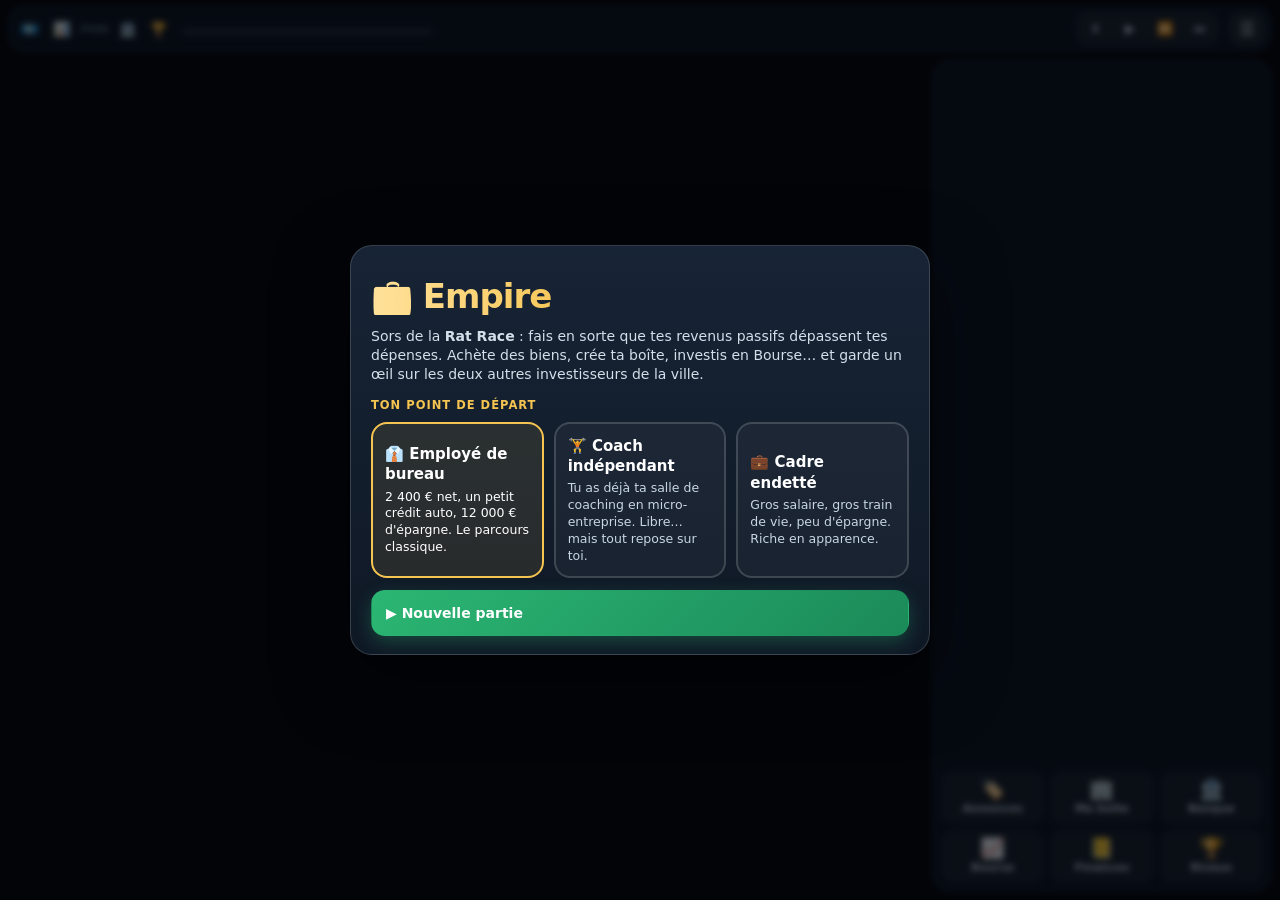
==== commit b629fe3d: "Empire : version appli installable pour mobile Co-Authored-By: Claude Opus 5.5 <noreply@anthropic.co" ====
--- a/index.html
+++ b/index.html
@@ -1,199 +1,1481 @@
-<!doctype html><html lang="fr"><head><meta charset="utf-8"><meta name="viewport" content="width=device-width,initial-scale=1,viewport-fit=cover"><title>Ma gestion du cashflow</title><meta name="theme-color" content="#14251f"><meta name="apple-mobile-web-app-capable" content="yes"><meta name="mobile-web-app-capable" content="yes"><meta name="apple-mobile-web-app-title" content="Cashflow"><meta name="apple-mobile-web-app-status-bar-style" content="black-translucent"><link rel="manifest" href="manifest.webmanifest"><link rel="icon" type="image/png" href="icons/favicon-32.png"><link rel="apple-touch-icon" href="icons/apple-touch-icon.png"><link rel="stylesheet" href="fonts.css"><style>:root{color-scheme:light;padding-top:env(safe-area-inset-top,0px);padding-bottom:env(safe-area-inset-bottom,0px)}body{margin:0;font:14px/1.4 system-ui,-apple-system,"Segoe UI",Roboto,sans-serif}img{max-width:100%}[hidden]{display:none!important}</style><script src="params.js"></script><script src="shell.js"></script></head><body>
+<!DOCTYPE html>
+<html lang="fr"><head>
+<meta charset="utf-8">
+<meta name="viewport" content="width=device-width,initial-scale=1,maximum-scale=1,user-scalable=no,viewport-fit=cover">
+<meta name="theme-color" content="#0b121b">
+<meta name="apple-mobile-web-app-capable" content="yes">
+<meta name="mobile-web-app-capable" content="yes">
+<meta name="apple-mobile-web-app-status-bar-style" content="black-translucent">
+<meta name="apple-mobile-web-app-title" content="Empire">
+<link rel="manifest" href="manifest.webmanifest">
+<link rel="icon" type="image/png" sizes="192x192" href="icon-192.png">
+<link rel="apple-touch-icon" href="apple-touch-icon.png">
+<title>Empire — Sors de la Rat Race</title>
+<meta name="icone" content="💼">
+<meta name="description" content="Jeu de gestion : immobilier, entreprise, bourse. Fais grandir tes revenus passifs et sors de la Rat Race.">
 <style>
-/* Accueil du pack : la couverture du livre, puis deux portes. Le livre (registre crème, chiffres mono) et l'appli (plateau turquoise). */
-:root{
-  --paper:#f3f5f1; --sheet:#fbfcfa; --ink:#14251f; --muted:#5d6e66; --rule:#d5ded8;
-  --teal:#0b7f8f; --gold:#c48a12; --gold-soft:#f6ead0; --red:#c2412d;
-  --hero:#0b8fb0; --hero-2:#3fd3e3; --on-hero:#ffffff;
-  --f-display:"Gloock",Georgia,serif;
-  --f-body:"Source Serif 4",Charter,Georgia,serif;
-  --f-label:"IBM Plex Sans Condensed","Arial Narrow","Helvetica Neue",Arial,sans-serif;
-  --f-mono:"IBM Plex Mono",ui-monospace,Menlo,monospace;
-}
-@media (prefers-color-scheme: dark){:root:not([data-theme="light"]){
-  --paper:#0f1714; --sheet:#151f1b; --ink:#e4ece7; --muted:#9aaba3; --rule:#2a3832;
-  --teal:#4fc2cf; --gold:#e3b14a; --gold-soft:#33290f; --red:#f07a63;
-  --hero:#0a5f78; --hero-2:#14a3b8; color-scheme:dark}}
-:root[data-theme="dark"]{
-  --paper:#0f1714; --sheet:#151f1b; --ink:#e4ece7; --muted:#9aaba3; --rule:#2a3832;
-  --teal:#4fc2cf; --gold:#e3b14a; --gold-soft:#33290f; --red:#f07a63;
-  --hero:#0a5f78; --hero-2:#14a3b8; color-scheme:dark}
-*{box-sizing:border-box}
-body{background:var(--paper);color:var(--ink);font-family:var(--f-body);font-size:18px;line-height:1.55;-webkit-text-size-adjust:100%}
-a{color:var(--teal)}
-:focus-visible{outline:2px solid var(--teal);outline-offset:3px}
-.wrap{max-width:980px;margin:0 auto;padding-left:max(16px,env(safe-area-inset-left,0px));padding-right:max(16px,env(safe-area-inset-right,0px));padding-block:40px 48px;display:grid;gap:36px}
-.kicker{font-family:var(--f-label);font-weight:600;letter-spacing:.14em;text-transform:uppercase;font-size:13px;color:var(--teal)}
-.doors{display:grid;grid-template-columns:repeat(auto-fit,minmax(min(100%,300px),1fr));gap:18px}
-.door{display:grid;grid-template-rows:auto 1fr auto;gap:14px;text-decoration:none;color:inherit;border-radius:18px;padding:24px;min-height:250px;position:relative;overflow:hidden;transition:transform .15s ease}
-.door:hover{transform:translateY(-2px)}
-.door h2{font-family:var(--f-display);font-weight:400;font-size:38px;line-height:1;margin:0}
-.door p{margin:0;font-size:17px}
-.door .meta{font-family:var(--f-mono);font-size:13px;display:flex;flex-wrap:wrap;gap:6px 16px}
-.door .go{font-family:var(--f-label);font-weight:700;letter-spacing:.06em;text-transform:uppercase;font-size:14px}
-.book{background:var(--sheet);border:1px solid var(--rule);background-image:linear-gradient(to right,transparent 0 10px,var(--red) 10px 11px,transparent 11px 14px,var(--red) 14px 15px,transparent 15px);background-repeat:no-repeat;opacity:1}
-.book{padding-left:34px}
-.book .go{color:var(--teal)}
-.book .meta{color:var(--muted)}
-.app{background:radial-gradient(130% 150% at 100% 0%,var(--hero-2) 0%,var(--hero) 60%);color:var(--on-hero)}
-.app .meta{color:rgba(255,255,255,.85)}
-.app .go{color:#fff}
-.app>*{position:relative;z-index:1}
-.app::after{content:"";position:absolute;right:-70px;bottom:-110px;width:200px;height:200px;border-radius:50%;border:18px solid rgba(242,193,78,.85);border-right-color:transparent;transform:rotate(-30deg)}
-.gauge{height:6px;background:var(--rule);border-radius:3px;overflow:hidden;max-width:220px}
-.gauge i{display:block;height:100%;background:var(--gold)}
-.lock{display:grid;gap:14px;background:var(--sheet);border:1px solid var(--rule);border-radius:18px;padding:24px;max-width:560px}
-.lock h2{font-family:var(--f-display);font-weight:400;font-size:30px;margin:0}
-.lock p{margin:0;color:var(--muted);font-size:16px}
-.row{display:flex;gap:10px;flex-wrap:wrap}
-input[type=text]{flex:1 1 220px;min-width:0;font:600 20px var(--f-mono);letter-spacing:.06em;text-transform:uppercase;padding:12px 14px;border:1.5px solid var(--rule);border-radius:12px;background:var(--paper);color:var(--ink)}
-input[type=text]:focus{border-color:var(--teal);outline:none}
-.btn{display:inline-flex;align-items:center;justify-content:center;gap:8px;font:700 15px var(--f-label);letter-spacing:.04em;border-radius:999px;padding:12px 22px;border:0;cursor:pointer;background:var(--ink);color:var(--paper);text-decoration:none}
-.btn.ghost{background:transparent;color:var(--ink);border:1.5px solid var(--rule)}
-.btn:disabled{opacity:.6}
-.err{color:var(--red);font-family:var(--f-label);font-weight:600;font-size:15px;min-height:1.2em}
-.inst{display:grid;grid-template-columns:auto minmax(0,1fr);gap:18px 22px;align-items:start;background:var(--sheet);border:1px solid var(--rule);border-radius:18px;padding:24px}
-.inst .ico{width:96px;height:96px;border-radius:50%;box-shadow:0 8px 22px rgba(0,0,0,.18)}
-.inst h2{font-family:var(--f-display);font-weight:400;font-size:30px;margin:0;line-height:1.1}
-.inst p{margin:0;font-size:17px}.inst .small{font-size:15px;color:var(--muted)}
-.stack{display:grid;gap:12px;min-width:0}
-.how{margin:0;padding-left:1.3em;display:grid;gap:6px;font-size:17px}.how:empty{display:none}
-.how b{font-family:var(--f-label);font-weight:700}
-@media (max-width:520px){.inst{grid-template-columns:1fr}}
-.tools{display:grid;gap:14px;border-top:1px solid var(--rule);padding-top:24px}
-.tools h3{font-family:var(--f-label);font-weight:700;letter-spacing:.12em;text-transform:uppercase;font-size:13px;color:var(--muted);margin:0}
-.tools p{margin:0;font-size:16px;color:var(--muted);max-width:62ch}
-.foot{font-family:var(--f-label);font-size:14px;color:var(--muted);display:flex;flex-wrap:wrap;gap:6px 18px}
-.foot button{font:inherit;color:var(--teal);background:none;border:0;padding:0;cursor:pointer;text-decoration:underline}
-
-/* Couverture : reprise de la couverture imprimée du livre. Couleurs fixes (papier crème) dans les deux thèmes. */
-.couv{--cv-paper:#f7f0de;--cv-paper2:#efe4c8;--cv-ink:#12404a;--cv-muted:#3d5d63;--cv-gold:#e29b12;--cv-gold2:#c9840a;--cv-band:#0e5158;
-  --cv-serif:"Playfair Display","Didot","Bodoni 72",Georgia,serif;--cv-hand:"Caveat","Segoe Print","Bradley Hand",cursive;
-  background:radial-gradient(120% 90% at 50% 0%,var(--cv-paper) 40%,var(--cv-paper2) 100%);color:var(--cv-ink);color-scheme:light}
-.couv .cv-in{container-type:inline-size;display:grid;gap:18px;min-width:0}
-.cv-label{display:grid;grid-template-columns:minmax(16px,1fr) auto minmax(16px,1fr);align-items:center;gap:14px;font:500 clamp(11px,2.7cqi,15px)/1.35 "IBM Plex Sans Condensed","Arial Narrow",Arial,sans-serif;letter-spacing:.14em;text-transform:uppercase;text-align:center;color:var(--cv-ink)}
-.cv-label::before,.cv-label::after{content:"";height:1.5px;background:var(--cv-ink);opacity:.55}
-.cv-label b{font-weight:700;letter-spacing:.18em}
-.cv-title{margin:0;font-family:var(--cv-serif);font-weight:900;line-height:.92;display:grid;justify-items:center;text-align:center;text-wrap:balance}
-.cv-title .a{font-size:min(84px,13.2cqi);letter-spacing:-.01em;color:var(--cv-ink)}
-.cv-title .b{font-style:italic;font-size:min(148px,23cqi);letter-spacing:-.015em;color:var(--cv-gold);margin-top:-.04em}
-.cv-brush{display:block;width:min(62cqi,420px);height:auto;margin:-2px auto 0}
-.cv-sub{margin:0;text-align:center;font:italic 600 clamp(18px,4.6cqi,30px)/1.25 "Source Serif 4",Charter,Georgia,serif;color:var(--cv-ink);text-wrap:balance}
-.cv-check{list-style:none;margin:0;padding:0;display:grid;gap:4px;font:700 clamp(24px,5.4cqi,32px)/1.15 var(--cv-hand);color:var(--cv-ink)}
-.cv-check li{display:flex;align-items:center;gap:10px}
-.cv-check li:nth-child(even){padding-left:.35em}
-.cv-check svg{flex:none;width:.85em;height:.85em}
-.cv-band{background:var(--cv-band);color:#fff;display:grid;grid-template-columns:repeat(4,minmax(0,1fr))}
-.cv-band div{display:grid;justify-items:center;align-content:start;gap:10px;padding:20px 8px;text-align:center;font:700 clamp(10px,1.4vw,14px)/1.3 "IBM Plex Sans Condensed","Arial Narrow",Arial,sans-serif;letter-spacing:.1em;text-transform:uppercase}
-.cv-band div+div{border-left:1.5px solid rgba(255,255,255,.35)}
-.cv-band svg{width:46px;height:46px}
-.cv-tag{display:grid;grid-template-columns:minmax(16px,1fr) auto minmax(16px,1fr);align-items:center;gap:14px;font:600 clamp(11px,1.5vw,15px)/1.3 "IBM Plex Sans Condensed","Arial Narrow",Arial,sans-serif;letter-spacing:.2em;text-transform:uppercase;text-align:center;color:var(--cv-ink);padding:16px 0}
-.cv-tag::before,.cv-tag::after{content:"";height:1.5px;background:var(--cv-band);opacity:.7}
-.cv-cover{margin:0;justify-self:center;width:min(100%,420px)}
-.cv-cover img{display:block;width:100%;height:auto;border-radius:4px 10px 10px 4px;box-shadow:-10px 0 0 -4px #d9cba6,0 30px 60px rgba(18,64,74,.32),0 4px 10px rgba(18,64,74,.18);transform:rotate(2deg)}
-@media (max-width:620px){.cv-band{grid-template-columns:repeat(2,minmax(0,1fr))}.cv-band div:nth-child(3){border-left:0}.cv-band div:nth-child(n+3){border-top:1.5px solid rgba(255,255,255,.35)}}
-.cover.couv{border-radius:24px;overflow:hidden;box-shadow:0 18px 40px rgba(18,64,74,.16)}
-.cover .cv-in{padding:28px clamp(16px,4vw,44px) 6px}
-.cover .cv-tag{padding:4px 0 0}
-.cv-photo{display:block;width:100%;height:auto;margin-top:18px}
-</style>
-
-<main class="wrap">
-  <header class="cover couv">
-    <div class="cv-in">
-      <p class="cv-label"><span>Le guide pratique pour prendre<br><b>le contrôle</b> de tes <b>finances</b></span></p>
-      <h1 class="cv-title"><span class="a">Ma gestion du</span><span class="b">cashflow</span></h1><svg class="cv-brush" viewBox="0 0 420 26" aria-hidden="true"><path d="M3 17.5 C70 9.5 170 5.5 262 6.2 C322 6.6 378 8.8 417 11.4 C381 11.6 330 11.6 268 12.6 C176 14.1 86 18.4 9 24.6 C5 24.9 1.5 21.2 3 17.5Z" fill="#e29b12"/><path d="M40 19.4 C120 13.2 220 10.6 330 10.4" fill="none" stroke="#f3c45a" stroke-width="1.3" stroke-linecap="round" opacity=".7"/></svg>
-      <p class="cv-sub">Sortir de la Rat Race et atteindre l’indépendance financière</p>
-      <p class="cv-tag"><span>Le livre et l’appli · édition <span id="yr">2026</span></span></p>
-    </div>
-    <img class="cv-photo" src="accueil.webp" alt="Un homme bras levés au sommet d’une colline, au lever du soleil, au bout d’une route qui monte" width="1055" height="640">
-    <div class="cv-band"><div><svg viewBox="0 0 48 48" aria-hidden="true"><path fill="none" stroke="#fff" stroke-width="1.8" stroke-linecap="round" stroke-linejoin="round" d="M9 25c0-7 6.5-11.5 15-11.5S39 18 39 25c0 3.4-1.6 6.3-4.2 8.3V39h-5v-3.4a20 20 0 0 1-11.6 0V39h-5v-5.7C10.6 31.3 9 28.4 9 25Z"/><path fill="none" stroke="#fff" stroke-width="1.8" stroke-linecap="round" stroke-linejoin="round" d="M39 23.5h3.2v5H38.6"/><circle cx="16" cy="23" r="1.3" fill="#fff"/><path fill="none" stroke="#fff" stroke-width="1.8" stroke-linecap="round" stroke-linejoin="round" d="M20 14.2a5.5 5.5 0 0 1 8 0"/><circle fill="none" stroke="#fff" stroke-width="1.8" stroke-linecap="round" stroke-linejoin="round" cx="24" cy="7.5" r="5"/><path fill="none" stroke="#fff" stroke-width="1.8" stroke-linecap="round" stroke-linejoin="round" d="M26.2 5.4a2.9 2.9 0 1 0 0 4.2M20.6 6.8h3.8M20.6 8.4h3.8"/></svg><span>Gérer<br>son budget</span></div><div><svg viewBox="0 0 48 48" aria-hidden="true"><path fill="none" stroke="#fff" stroke-width="1.8" stroke-linecap="round" stroke-linejoin="round" d="M8 40h34"/><rect fill="none" stroke="#fff" stroke-width="1.8" stroke-linecap="round" stroke-linejoin="round" x="10" y="30" width="5" height="10"/><rect fill="none" stroke="#fff" stroke-width="1.8" stroke-linecap="round" stroke-linejoin="round" x="18.5" y="25" width="5" height="15"/><rect fill="none" stroke="#fff" stroke-width="1.8" stroke-linecap="round" stroke-linejoin="round" x="27" y="20" width="5" height="20"/><rect fill="none" stroke="#fff" stroke-width="1.8" stroke-linecap="round" stroke-linejoin="round" x="35.5" y="14" width="5" height="26"/><path fill="none" stroke="#fff" stroke-width="1.8" stroke-linecap="round" stroke-linejoin="round" d="M8 25 C18 22 28 16 38 7"/><path fill="none" stroke="#fff" stroke-width="1.8" stroke-linecap="round" stroke-linejoin="round" d="M31.5 7.2 38.5 6.2 37.6 13"/></svg><span>Faire fructifier<br>son argent</span></div><div><svg viewBox="0 0 48 48" aria-hidden="true"><path fill="none" stroke="#fff" stroke-width="1.8" stroke-linecap="round" stroke-linejoin="round" d="M6 41c6-4 12-6 18-6s12 2 18 6"/><path fill="none" stroke="#fff" stroke-width="1.8" stroke-linecap="round" stroke-linejoin="round" d="M24 35c0-9 1.5-16 5-22"/><path fill="none" stroke="#fff" stroke-width="1.8" stroke-linecap="round" stroke-linejoin="round" d="M29 13c-5-3-11-3-15 1 5-1 9 0 12 2"/><path fill="none" stroke="#fff" stroke-width="1.8" stroke-linecap="round" stroke-linejoin="round" d="M29 13c3-5 9-6 13-3-4 0-8 1-10 4"/><path fill="none" stroke="#fff" stroke-width="1.8" stroke-linecap="round" stroke-linejoin="round" d="M29 13c6-1 11 2 12 7-3-3-7-4-10-4"/><path fill="none" stroke="#fff" stroke-width="1.8" stroke-linecap="round" stroke-linejoin="round" d="M29 13c-2 4-6 7-11 7 3-3 5-5 8-7"/></svg><span>Financer<br>ses projets</span></div><div><svg viewBox="0 0 48 48" aria-hidden="true"><path fill="none" stroke="#fff" stroke-width="1.8" stroke-linecap="round" stroke-linejoin="round" d="M24 38c-4-4-6-9-6-14s2-10 6-14c4 4 6 9 6 14s-2 10-6 14Z"/><path fill="none" stroke="#fff" stroke-width="1.8" stroke-linecap="round" stroke-linejoin="round" d="M24 38c-6 0-11-3-14-9 3-1 7-1 10 1"/><path fill="none" stroke="#fff" stroke-width="1.8" stroke-linecap="round" stroke-linejoin="round" d="M24 38c6 0 11-3 14-9-3-1-7-1-10 1"/><path fill="none" stroke="#fff" stroke-width="1.8" stroke-linecap="round" stroke-linejoin="round" d="M24 38c-8 1-14-1-19-6 3-2 6-2 9-1"/><path fill="none" stroke="#fff" stroke-width="1.8" stroke-linecap="round" stroke-linejoin="round" d="M24 38c8 1 14-1 19-6-3-2-6-2-9-1"/></svg><span>Retrouver<br>un équilibre</span></div></div>
-  </header>
-
-  <section class="inst" id="inst-sec" hidden aria-labelledby="inst-h">
-    <img src="icons/icon-192.png" width="96" height="96" alt="" class="ico">
-    <div class="stack">
-      <h2 id="inst-h">Installe l’application</h2>
-      <p>Le livre et l’appli s’ouvrent uniquement depuis l’application installée sur ton téléphone ou ton ordinateur. Une icône sur ton écran d’accueil, tes chiffres gardés sur ton appareil, et tout fonctionne même sans connexion.</p>
-      <div class="row"><button class="btn" id="inst" hidden>Installer l’application</button></div>
-      <ol class="how" id="how"></ol>
-      <p class="small">Ensuite, ouvre l’application depuis son icône et saisis ton code d’accès, reçu dans l’e-mail d’achat.</p>
-      <p class="small">Pas encore le pack ? <a href="pack.html">Découvre le livre et l’appli</a>.</p>
-    </div>
-  </section>
-
-  <section class="lock" id="lock" hidden aria-labelledby="lock-h">
-    <h2 id="lock-h">Ton code d’accès</h2>
-    <p>Il se trouve dans l’e-mail reçu après ton achat. Tu ne le saisis qu’une fois, à la première ouverture.</p>
-    <form class="row" id="code-f" novalidate>
-      <input type="text" id="code" autocomplete="off" autocapitalize="characters" spellcheck="false" aria-label="Code d’accès" placeholder="XXXX-2026">
-      <button class="btn" type="submit" id="code-go">Entrer</button>
-    </form>
-    <p class="err" id="code-err" role="alert"></p>
-  </section>
-
-  <section class="doors" id="doors" hidden aria-label="Choisis">
-    <a class="door book" href="livre.html">
-      <span class="kicker">Le livre</span>
-      <div style="display:grid;gap:10px;align-content:start"><h2>Lire</h2><p>L’histoire de Léo, dix chapitres, des quiz et ton carnet à remplir au fil des pages.</p></div>
-      <div style="display:grid;gap:8px"><div class="meta"><span id="b-prog">Pas encore commencé</span><span id="b-carnet"></span></div><div class="gauge" aria-hidden="true"><i id="b-g" style="width:0%"></i></div><span class="go">Ouvrir le livre →</span></div>
-    </a>
-    <a class="door app" href="appli.html">
-      <span class="kicker" style="color:#fff">L’appli</span>
-      <div style="display:grid;gap:10px;align-content:start"><h2>Jouer</h2><p>Ta feuille financière : recettes, dépenses, actifs, passifs, et ta jauge de sortie de la Rat Race.</p></div>
-      <div style="display:grid;gap:8px"><div class="meta"><span id="a-state">Ta feuille t’attend</span></div><span class="go">Ouvrir l’appli →</span></div>
-    </a>
-  </section>
-
-  <section class="tools" id="tools" hidden>
-    <h3>Sur cet appareil</h3>
-    <p>Tes chiffres restent dans ce navigateur, sur cet appareil : rien n’est envoyé sur internet. Exporte une sauvegarde chaque mois depuis l’appli (Réglages › Sauvegarde) : c’est elle qui te permet de changer de téléphone.</p>
-    <div class="foot"><span>Version <span id="ver"></span> · chiffres fiscaux <span id="fy"></span></span><button type="button" id="upd">Rechercher une mise à jour</button><span>Éducation financière, pas un conseil personnalisé.</span></div>
-  </section>
-</main>
-
+:root{--bg:#0b121b;--panel:rgba(13,21,32,.84);--line:rgba(255,255,255,.09);--line2:rgba(255,255,255,.16);--txt:#eef3f8;--mut:#8fa3b8;--gold:#f5c451;--green:#3ddc97;--red:#ff6b6b;--blue:#4c8dff;
+ --sat:env(safe-area-inset-top,0px);--sab:env(safe-area-inset-bottom,0px);--sal:env(safe-area-inset-left,0px);--sar:env(safe-area-inset-right,0px);--topH:56px}
+*{box-sizing:border-box;margin:0;padding:0;-webkit-tap-highlight-color:transparent}
+html,body{height:100%;overflow:hidden;background:var(--bg);color:var(--txt);font:14px/1.35 system-ui,-apple-system,"Segoe UI",Roboto,"DejaVu Sans",sans-serif;user-select:none;-webkit-user-select:none;overscroll-behavior:none;touch-action:manipulation;-webkit-text-size-adjust:100%}
+#c{position:fixed;inset:0;display:block;touch-action:none}
+button{font:inherit;color:inherit;cursor:pointer;border:0;background:none}
+.neg{color:var(--red)!important}.pos{color:var(--green)!important}
+/* ---------- barre du haut ---------- */
+#top{position:fixed;top:calc(6px + var(--sat));left:calc(8px + var(--sal));right:calc(8px + var(--sar));z-index:5;display:flex;align-items:center;gap:10px;padding:5px 6px 5px 12px;border-radius:16px;background:var(--panel);-webkit-backdrop-filter:blur(14px) saturate(1.4);backdrop-filter:blur(14px) saturate(1.4);border:1px solid var(--line);box-shadow:0 8px 28px rgba(0,0,0,.35);white-space:nowrap}
+.stat{display:flex;align-items:center;gap:5px;font-weight:750;font-variant-numeric:tabular-nums;font-size:13.5px;letter-spacing:-.2px}
+.stat i{font-style:normal;font-size:14px}
+.stat small{font-weight:500;color:var(--mut);font-size:11px}
+#lib{display:flex;flex-direction:column;gap:4px;min-width:150px;flex:0 1 250px}
+#lib .t{font-size:11px;color:#cfdbe6;font-weight:600;overflow:hidden;text-overflow:ellipsis}
+#lib .b{height:7px;background:rgba(255,255,255,.09);border-radius:99px;overflow:hidden}
+#lib .b i{display:block;height:100%;width:0;border-radius:99px;background:linear-gradient(90deg,var(--gold),var(--green));box-shadow:0 0 10px rgba(61,220,151,.55);transition:width .5s}
+#top .sp{flex:1}
+#hDate{font-size:12px;color:var(--mut);font-weight:650}
+#vit{display:flex;background:rgba(255,255,255,.06);border-radius:11px;padding:2px;gap:1px}
+#vit button{width:34px;height:30px;border-radius:9px;font-size:13px;color:#cfdbe6}
+#vit button.on{background:var(--gold);color:#1a1405;font-weight:800;box-shadow:0 2px 10px rgba(245,196,81,.45)}
+#bMenu{width:36px;height:34px;border-radius:11px;background:rgba(255,255,255,.08);font-size:17px}
+/* ---------- panneau de jeu (paysage : à droite) ---------- */
+#bot{position:fixed;z-index:5;right:calc(8px + var(--sar));top:calc(var(--topH) + 8px);bottom:calc(8px + var(--sab));width:min(340px,40vw);display:flex;flex-direction:column;gap:8px;padding:8px;border-radius:18px;background:var(--panel);-webkit-backdrop-filter:blur(14px) saturate(1.4);backdrop-filter:blur(14px) saturate(1.4);border:1px solid var(--line);box-shadow:0 8px 28px rgba(0,0,0,.35)}
+#info{flex:1;min-height:0;overflow:auto;padding:4px 6px;overscroll-behavior:contain}
+#info h3{font-size:15px;margin-bottom:6px;line-height:1.3}
+#info .l{display:flex;flex-wrap:wrap;gap:3px 12px;color:#c8d6e3;font-size:12.5px;margin:3px 0}
+#info .l b{color:#fff}
+#info .k,.k{color:var(--mut)}
+.badge{display:inline-block;padding:1px 7px;border-radius:99px;font-size:10.5px;font-weight:750;margin-left:4px;vertical-align:1px;letter-spacing:.2px}
+.bv{background:var(--gold);color:#222}.ba{background:#e5484d;color:#fff}.bm{background:var(--blue);color:#fff}.br{background:#8e44ad;color:#fff}
+#acts{display:grid;grid-template-columns:1fr 1fr;gap:6px}
+#acts:empty{display:none}
+#acts button{min-height:40px;padding:6px 10px;border-radius:12px;background:rgba(255,255,255,.07);border:1px solid var(--line);text-align:left;font-size:12.5px;font-weight:650;line-height:1.15;overflow:hidden;text-overflow:ellipsis}
+#acts button:active:not(:disabled){transform:scale(.97);background:rgba(245,196,81,.16)}
+#acts button.go{background:linear-gradient(135deg,#2bb673,#1b8a59);border-color:transparent;color:#fff;box-shadow:0 4px 14px rgba(43,182,115,.3)}
+#acts button.wide{grid-column:span 2}
+#acts button:disabled{opacity:.4}
+#nav{display:grid;grid-template-columns:repeat(3,1fr);gap:6px}
+#nav button{display:flex;flex-direction:column;align-items:center;gap:2px;padding:7px 2px;border-radius:12px;background:rgba(255,255,255,.05);font-size:11px;font-weight:650;color:#cfdbe6}
+#nav button i{font-style:normal;font-size:20px;line-height:1.1}
+#nav button:active{background:rgba(245,196,81,.2)}
+@media (hover:hover){#acts button:hover:not(:disabled),#nav button:hover,.btn:hover:not(:disabled),.mini:hover{border-color:rgba(245,196,81,.6)}#nav button:hover{background:rgba(255,255,255,.1)}}
+/* ---------- infos flottantes ---------- */
+#tip{position:fixed;z-index:7;background:rgba(10,16,25,.95);border:1px solid var(--line2);border-radius:10px;padding:6px 9px;pointer-events:none;display:none;max-width:260px;font-size:12px}
+#toast{position:fixed;top:calc(var(--topH) + 12px);left:50%;transform:translateX(-50%);z-index:8;display:flex;flex-direction:column;gap:5px;align-items:center;pointer-events:none;width:min(640px,92vw)}
+#toast div{background:rgba(12,19,29,.94);-webkit-backdrop-filter:blur(10px);backdrop-filter:blur(10px);border:1px solid var(--line2);border-radius:14px;padding:7px 14px;text-align:center;font-size:13px;box-shadow:0 6px 20px rgba(0,0,0,.4);animation:tin .25s ease-out}
+#toast div.a{background:rgba(110,26,26,.94);border-color:rgba(255,107,107,.6)}
+#toast div.g{background:rgba(18,82,52,.94);border-color:rgba(61,220,151,.6)}
+#toast div.c{background:rgba(82,62,12,.94);border-color:rgba(245,196,81,.6)}
+@keyframes tin{from{opacity:0;transform:translateY(-8px)}}
+/* ---------- fenêtres ---------- */
+.ov{position:fixed;inset:0;z-index:10;background:rgba(4,8,14,.62);-webkit-backdrop-filter:blur(3px);backdrop-filter:blur(3px);display:flex;align-items:center;justify-content:center;padding:calc(10px + var(--sat)) calc(10px + var(--sar)) calc(10px + var(--sab)) calc(10px + var(--sal))}
+.ov.cache{display:none}
+.card{background:linear-gradient(180deg,#172435,#0f1825);border:1px solid var(--line2);border-radius:22px;padding:18px 20px;width:min(580px,100%);max-height:100%;overflow:auto;box-shadow:0 24px 70px rgba(0,0,0,.55);animation:pop .24s cubic-bezier(.2,.9,.3,1.1);overscroll-behavior:contain}
+@keyframes pop{from{transform:translateY(24px) scale(.98);opacity:0}}
+.card h1{font-size:34px;margin:2px 0 8px;letter-spacing:-1px;background:linear-gradient(90deg,#ffe29a,var(--gold) 40%,var(--green));-webkit-background-clip:text;background-clip:text;color:transparent}
+.card h2{font-size:19px;margin:2px 0 10px;letter-spacing:-.3px}
+.card h4{font-size:11.5px;margin:14px 0 6px;color:var(--gold);text-transform:uppercase;letter-spacing:1px}
+.card p{margin:6px 0;color:#d4dfea}
+.card .lecon{background:rgba(61,220,151,.09);border:1px solid rgba(61,220,151,.25);padding:10px 12px;margin:12px 0;border-radius:14px;color:#d6f5e6;font-size:13px}
+.card .res{background:rgba(245,196,81,.09);border:1px solid rgba(245,196,81,.3);padding:10px 12px;margin:12px 0;border-radius:14px}
+.btns{display:flex;flex-direction:column;gap:8px;margin-top:12px}
+.btns.row{flex-direction:row;flex-wrap:wrap}
+.btns.row .btn{flex:1 1 150px;text-align:center}
+.btn{min-height:46px;background:rgba(255,255,255,.06);border:1px solid var(--line2);border-radius:14px;padding:10px 14px;text-align:left;font-weight:650}
+.btn:active:not(:disabled){transform:scale(.98)}
+.btn:disabled{opacity:.45;cursor:default}
+.btn small{display:block;color:#ff9a8a;font-size:11.5px;font-weight:500}
+.btn.go{background:linear-gradient(135deg,#2bb673,#1b8a59);border-color:transparent;color:#fff;box-shadow:0 6px 18px rgba(43,182,115,.3)}
+.btn.on{background:var(--gold);color:#1a1405;border-color:transparent;font-weight:800}
+.big{width:min(1020px,100%);height:100%;display:flex;flex-direction:column;padding:12px 16px}
+.big .hd{display:flex;align-items:center;gap:10px;margin-bottom:8px}
+.big .hd h2{flex:1;margin:0}
+.big .bd{flex:1;overflow:auto;padding-right:2px;overscroll-behavior:contain;-webkit-overflow-scrolling:touch}
+.tw{overflow-x:auto;-webkit-overflow-scrolling:touch;border-radius:12px;border:1px solid var(--line);margin:4px 0}
+table{border-collapse:collapse;width:100%;font-size:12.5px}
+th{text-align:left;color:var(--mut);font-weight:650;padding:7px 8px;border-bottom:1px solid var(--line2);background:#132031;white-space:nowrap;font-size:11.5px}
+td{padding:7px 8px;border-bottom:1px solid var(--line)}
+tr:last-child td{border-bottom:0}
+tr.click{cursor:pointer}tr.click:active td{background:rgba(255,255,255,.06)}
+td.n,th.n{text-align:right;white-space:nowrap;font-variant-numeric:tabular-nums}
+.cols{display:grid;grid-template-columns:1fr 1fr;gap:12px}
+.cols>div{background:rgba(255,255,255,.035);border:1px solid var(--line);border-radius:16px;padding:10px 12px;min-width:0}
+.ln{display:flex;justify-content:space-between;gap:10px;padding:3px 0;font-size:12.8px;font-variant-numeric:tabular-nums}
+.ln.t{border-top:1px solid var(--line2);margin-top:4px;padding-top:6px;font-weight:750}
+.ln.s{color:var(--gold);font-size:10.5px;text-transform:uppercase;letter-spacing:.8px;margin-top:8px;font-weight:700}
+.mini{min-height:34px;background:rgba(255,255,255,.08);border:1px solid var(--line2);border-radius:11px;padding:5px 11px;font-size:12.5px;font-weight:650}
+.mini:active{transform:scale(.96)}
+.mini.go{background:linear-gradient(135deg,#2bb673,#1b8a59);border-color:transparent;color:#fff}
+.ctl{display:flex;align-items:center;gap:6px;margin:8px 0;flex-wrap:wrap}
+.ctl .lab{min-width:150px;color:#c8d6e3;font-weight:600}
+.ctl .val{min-width:90px;font-weight:750}
+.rep{height:8px;background:rgba(255,255,255,.1);border-radius:99px;overflow:hidden;width:150px;display:inline-block;vertical-align:middle}
+.rep i{display:block;height:100%;background:linear-gradient(90deg,var(--gold),var(--green))}
+.prof{display:grid;grid-template-columns:repeat(3,1fr);gap:10px;margin:8px 0}
+.prof button{background:rgba(255,255,255,.04);border:2px solid var(--line2);border-radius:16px;padding:12px;text-align:left;font-size:12.5px;color:#c8d6e3;transition:.15s}
+.prof button.on{border-color:var(--gold);background:rgba(245,196,81,.1);color:#fff}
+.prof b{display:block;font-size:15px;margin-bottom:4px;color:#fff}
+canvas.ch{width:100%;height:150px;display:block;background:rgba(0,0,0,.25);border-radius:12px}
+/* cartes (annonces, bourse) */
+.cards{display:grid;grid-template-columns:repeat(auto-fill,minmax(270px,1fr));gap:10px}
+.pc{background:rgba(255,255,255,.04);border:1px solid var(--line);border-radius:16px;padding:11px 12px;display:flex;flex-direction:column;gap:8px}
+.pc.deal{border-color:rgba(229,72,77,.55);box-shadow:inset 0 0 0 1px rgba(229,72,77,.2)}
+.pc .h2{display:flex;justify-content:space-between;align-items:flex-start;gap:6px;font-weight:750;font-size:14px}
+.pc .sub{color:var(--mut);font-size:12px;margin-top:-4px}
+.kpi{display:grid;grid-template-columns:repeat(3,1fr);gap:6px}
+.kpi div{background:rgba(0,0,0,.22);border-radius:11px;padding:6px 8px;min-width:0}
+.kpi small{display:block;color:var(--mut);font-size:10px;text-transform:uppercase;letter-spacing:.5px}
+.kpi b{font-size:13.5px;font-variant-numeric:tabular-nums;white-space:nowrap}
+.pc .bb{display:flex;gap:6px;flex-wrap:wrap}.pc .bb .mini{flex:1 1 auto}
+canvas.sp{width:100%;height:44px;display:block;border-radius:10px}
+/* ---------- portrait : panneau en bas ---------- */
+@media (orientation:portrait){
+ #top{display:grid;grid-template-columns:auto auto 1fr auto auto;grid-template-areas:"cash cf . vit menu" "lib lib lib date date";row-gap:7px;column-gap:12px;padding:7px 7px 9px 12px}
+ #sCash{grid-area:cash}#sCf{grid-area:cf}#vit{grid-area:vit}#bMenu{grid-area:menu}#lib{grid-area:lib;min-width:0}#hDate{grid-area:date;align-self:end;font-size:11px}
+ #sDebt,#sNw,#top .sp,#sCf small{display:none}
+ #top{column-gap:8px}#vit button{width:31px}#bMenu{width:34px}.stat{font-size:13px}
+ #bot{left:calc(8px + var(--sal));right:calc(8px + var(--sar));top:auto;width:auto;max-height:48dvh;gap:7px;padding:8px 8px 4px}
+ #info{flex:0 1 auto;max-height:124px;padding:2px 6px}
+ #acts{display:flex;overflow-x:auto;scrollbar-width:none;padding-bottom:1px}
+ #acts::-webkit-scrollbar{display:none}
+ #acts button{flex:0 0 auto;max-width:74vw;white-space:nowrap}
+ #nav{grid-template-columns:repeat(6,1fr);gap:0;padding-top:5px;border-top:1px solid var(--line)}
+ #nav button{background:none;padding:3px 0 4px;font-size:10px}
+ .ov{align-items:flex-end;padding:calc(8px + var(--sat)) 0 0}
+ .card{width:100%;border-radius:24px 24px 0 0;max-height:100%;padding:14px 16px calc(16px + var(--sab));border-bottom:0;animation:up .28s cubic-bezier(.2,.9,.3,1)}
+ .card::before{content:"";display:block;width:40px;height:5px;border-radius:9px;background:rgba(255,255,255,.18);margin:0 auto 10px}
+ .big{height:100%;padding:10px 12px calc(10px + var(--sab))}
+ .big.card::before{margin-bottom:6px}
+ .prof{grid-template-columns:1fr}
+ .card h1{font-size:30px}
+}
+@keyframes up{from{transform:translateY(60%)}}
+@media (max-width:720px){.cols{grid-template-columns:1fr}.ctl .lab{min-width:0;flex-basis:100%}.ctl .val{min-width:0;margin-right:auto}}
+@media (orientation:landscape) and (max-width:820px){#sDebt,#sNw{display:none}}
+@media (orientation:landscape) and (max-height:480px){
+ #top{padding:3px 5px 3px 10px;gap:8px}#vit button{height:28px;width:30px}#bMenu{height:30px}
+ #bot{gap:6px;padding:6px}#acts button{min-height:34px;font-size:12px}
+ #nav{grid-template-columns:repeat(6,1fr);gap:2px}#nav button{padding:4px 0;font-size:9.5px}#nav button i{font-size:17px}
+ #info h3{font-size:13.5px}#info .l{font-size:11.5px}
+ .card{padding:12px 16px}.big{padding:8px 12px}
+ .prof button{padding:8px}
+}
+@media (orientation:portrait) and (max-width:380px){.stat i{display:none}#vit button{width:28px}#top{padding-left:10px}}
+</style></head><body>
+<canvas id="c"></canvas>
+<div id="top">
+ <div class="stat" id="sCash" title="Trésorerie disponible"><i>💶</i><span id="hCash"></span></div>
+ <div class="stat" id="sCf" title="Cashflow du dernier mois"><i>📊</i><span id="hCf"></span><small>/mois</small></div>
+ <div class="stat" id="sDebt" title="Dettes restantes"><i>🏦</i><span id="hDebt"></span></div>
+ <div class="stat" id="sNw" title="Patrimoine net"><i>🏆</i><span id="hNw"></span></div>
+ <div id="lib" title="Sortie de la Rat Race : quand tes revenus passifs couvrent tes dépenses"><div class="t" id="hLib"></div><div class="b"><i id="hLibB"></i></div></div>
+ <div class="sp"></div>
+ <div id="hDate"></div>
+ <div id="vit"><button data-v="0" title="Pause (Espace)">⏸</button><button data-v="1" title="Vitesse 1">▶</button><button data-v="2" title="Vitesse 2">⏩</button><button data-v="3" title="Vitesse 3">⏭</button></div>
+ <button id="bMenu" aria-label="Menu">☰</button>
+</div>
+<div id="toast"></div>
+<div id="tip"></div>
+<div id="bot">
+ <div id="info"></div>
+ <div id="acts"></div>
+ <nav id="nav">
+  <button data-p="annonces"><i>🏷️</i>Annonces</button><button data-p="boite"><i>🏢</i>Ma boîte</button>
+  <button data-p="banque"><i>🏦</i>Banque</button><button data-p="bourse"><i>📈</i>Bourse</button>
+  <button data-p="finances"><i>📒</i>Finances</button><button data-p="classement"><i>🏆</i>Rivaux</button>
+ </nav>
+</div>
+<div class="ov cache" id="pan"><div class="card big"><div class="hd"><h2 id="panT"></h2><button class="mini" id="panX">✕ Fermer</button></div><div class="bd" id="panB"></div></div></div>
+<div class="ov cache" id="mod"><div class="card" id="modC"></div></div>
 <script>
-(function(){
-  const S=window.CFShell,P=window.CF_PARAMS||{};
-  const $=id=>document.getElementById(id);
-  const get=(k,d)=>{try{const v=localStorage.getItem(k);return v==null?d:JSON.parse(v)}catch(e){return d}};
-  if(P.year)$('yr').textContent=P.year;
-  function home(){
-    $('lock').hidden=true;$('doors').hidden=false;$('tools').hidden=false;
-    $('ver').textContent=S.version;$('fy').textContent=(P.year||'')+(P.version?' ('+P.version+')':'');
-    const done=get('rr-ebook-done',{}),nd=Object.values(done).filter(Boolean).length,nq=9;
-    if(nd){$('b-prog').textContent=nd+' quiz réussis sur '+nq;$('b-g').style.width=Math.min(100,nd/nq*100)+'%'}
-    const cn=get('rr-carnet',null);if(cn&&Object.keys(cn).some(k=>!k.startsWith('_')))$('b-carnet').textContent='Carnet commencé';
-    const cfg=get('mgc:db:fin/config',null);
-    if(cfg&&cfg.player&&cfg.player.name)$('a-state').textContent='Feuille de '+cfg.player.name;
-    else if(cfg)$('a-state').textContent='Ta feuille est créée';
+"use strict";
+/* =====================================================================
+   EMPIRE — jeu de gestion financière (esprit CASHFLOW), un seul fichier.
+   Chiffres volontairement simplifiés : le but est de comprendre les mécanismes.
+   ===================================================================== */
+const $=s=>document.querySelector(s);
+const rnd=Math.random,pick=a=>a[Math.floor(rnd()*a.length)];
+const clamp=(v,a,b)=>v<a?a:v>b?b:v;
+const gauss=()=>{let u=0,v=0;while(!u)u=rnd();while(!v)v=rnd();return Math.sqrt(-2*Math.log(u))*Math.cos(6.2832*v);};
+const fmt=n=>{n=Math.round(n);const s=Math.abs(n).toString().replace(/\B(?=(\d{3})+(?!\d))/g,' ');return (n<0?'−':'')+s+' €';};
+const fmtK=n=>Math.abs(n)>=1e6?(n/1e6).toFixed(2).replace('.',',')+' M€':Math.abs(n)>=1e4?Math.round(n/1000)+' k€':fmt(n);
+const pct=(x,d)=>(x*100).toFixed(d==null?1:d).replace('.',',')+' %';
+const kk=n=>n>=1000?(Math.round(n/100)/10).toString().replace('.',',')+' k€':fmt(n);
+const sg=n=>(n>=0?'+':'')+fmt(n);
+const MOIS=['janvier','février','mars','avril','mai','juin','juillet','août','septembre','octobre','novembre','décembre'];
+function payment(L,rate,n){const r=rate/12;return r>0?L*r/(1-Math.pow(1+r,-n)):L/n;}
+function wpick(o){let t=0;for(const k in o)t+=o[k];let r=rnd()*t;for(const k in o){r-=o[k];if(r<=0)return k;}return Object.keys(o)[0];}
+
+/* ---------- données ---------- */
+const W=25,H=25,OX=H*32+60,OY=190,SCW=(W+H+4)*32+120,SCH=(W+H)*16+OY+70;
+const P=(x,y)=>[OX+(x-y)*32,OY+(x+y)*16];
+const TYPES={
+ studio:{n:'Studio',ic:'🏠',meub:3000,price:78000,rent:490,h:34,res:1,work:2500},
+ appart:{n:'Appartement T2',ic:'🏢',meub:4000,price:125000,rent:690,h:48,res:1,work:4000},
+ boutique:{n:'Local commercial',ic:'🏪',price:150000,rent:950,h:30,biz:1,work:5000},
+ parking:{n:'Parking',ic:'🅿️',price:16000,rent:85,h:0,work:600},
+ maison:{n:'Maison',ic:'🏡',meub:6000,price:215000,rent:1060,h:30,res:1,work:7000},
+ immeuble:{n:'Immeuble de 6 appartements',ic:'🏬',meub:18000,price:520000,rent:3450,h:80,res:1,work:15000},
+ bureau:{n:'Plateau de bureaux',ic:'🏙️',price:240000,rent:1500,h:64,biz:1,work:8000},
+ terrain:{n:'Terrain constructible',ic:'🌱',price:60000,rent:0,h:0,work:0},
+ banque:{n:'Banque',ic:'🏦',pub:1,h:44},bourse:{n:'Bourse',ic:'📈',pub:1,h:48},mairie:{n:'Mairie',ic:'🏛️',pub:1,h:40},parc:{n:'Parc',ic:'🌳',pub:1,h:0},gare:{n:'Gare',ic:'🚉',pub:1,h:32}
+};
+const DIST={
+ centre:{n:'Centre-ville',pi:1.45,ri:1.15,traffic:1.3,trend:.025,vol:.010,risk:.010,dem:1.3,col:'rgba(224,176,48,.20)'},
+ port:{n:'Le Port',pi:1.2,ri:1.05,traffic:1.1,trend:.02,vol:.012,risk:.014,dem:1.1,col:'rgba(47,116,224,.20)'},
+ gare:{n:'Quartier de la Gare',pi:1.0,ri:1.0,traffic:1.15,trend:.012,vol:.015,risk:.02,dem:1.0,col:'rgba(126,224,138,.18)'},
+ faubourg:{n:'Le Faubourg',pi:.65,ri:.85,traffic:.7,trend:0,vol:.025,risk:.04,dem:.8,col:'rgba(216,67,47,.18)'}
+};
+const BIG={centre:{immeuble:5,bureau:4,maison:1},port:{immeuble:4,bureau:2,maison:3,terrain:1},gare:{immeuble:4,bureau:3,maison:2,terrain:2},faubourg:{immeuble:3,bureau:1,maison:4,terrain:3}};
+const SMALL={centre:{studio:3,appart:4,boutique:4,parking:1},port:{studio:3,appart:3,boutique:3,parking:1},gare:{studio:4,appart:3,boutique:2,parking:2},faubourg:{studio:4,appart:3,boutique:2,parking:2}};
+const PUBLIC=[{bx:1,by:1,lot:'A',type:'banque'},{bx:2,by:1,lot:'B',type:'bourse'},{bx:1,by:2,lot:'C',type:'mairie'},{bx:2,by:2,lot:'D',type:'parc'},{bx:3,by:2,lot:'A',type:'gare'},{bx:0,by:3,lot:'D',type:'parc'}];
+function distOf(bx,by){if(bx>=1&&bx<=2&&by>=1&&by<=2)return 'centre';if(by===0)return 'port';if(bx===3)return 'gare';return 'faubourg';}
+const ACT={
+ coaching:{n:'Salle de coaching sportif',ic:'🏋️',locals:['boutique','bureau'],setup:4000,unit:'séance',price0:45,cogs:.04,ownerCap:110,empCap:130,empCost:2900,base:150,el:1.3,pubK:700,comm:0,
+  d:'Peu de capital, bonne marge, mais tout repose sur ton temps : sans coachs salariés, tu plafonnes vite.'},
+ numerique:{n:'Produits numériques',ic:'💻',locals:null,setup:1500,unit:'vente',price0:47,cogs:.08,ownerCap:0,empCap:0,empCost:3100,base:12,el:1.1,pubK:900,comm:0,scal:1,
+  d:'Aucun local, pas de stock : chaque vente coûte presque rien. Il faut construire une audience (publicité, contenu). Un salarié = un marketeur.'},
+ cafe:{n:'Café-boutique',ic:'☕',locals:['boutique'],setup:25000,unit:'client',price0:7,cogs:.32,ownerCap:900,empCap:1100,empCost:2700,base:2300,el:1.5,pubK:600,comm:1,
+  d:'Gros investissement de départ, marges serrées, très dépendant du quartier. Mais avec une équipe, ça tourne sans toi.'},
+ agence:{n:'Agence web',ic:'🖥️',locals:['bureau','boutique'],setup:6000,unit:'projet',price0:3500,cogs:.08,ownerCap:1.3,empCap:1.6,empCost:3400,base:3.2,el:1.2,pubK:900,comm:0,
+  d:'Gros tickets, peu de clients. La réputation fait tout. Chaque salarié ajoute de la capacité mais coûte cher.'}
+};
+const STATUTS={micro:{n:'Micro-entreprise',d:'Simple, pas de comptable. Cotisations sur le chiffre d\'affaires (~23 % en services, ~13 % en vente), impôt compris. Charges NON déductibles. Plafond de chiffre d\'affaires.'},
+ eurl:{n:'EURL (à l\'IS)',d:'Société : tu te verses une rémunération (cotisations ~45 %), le reste du bénéfice paie l\'impôt sur les sociétés (15 % puis 25 %). Charges déductibles. Comptable obligatoire.'},
+ sasu:{n:'SASU',d:'Comme l\'EURL mais la rémunération coûte plus cher (~82 % de charges) avec une meilleure protection sociale. Dividendes taxés 30 %, sans cotisations.'}};
+const ASSETS={
+ monde:{n:'ETF Monde',d:'Panier de 1 500 grandes entreprises mondiales',mu:.07,vol:.15,div:0,p0:100,c:.9},
+ tech:{n:'TechNova (action)',d:'Une entreprise tech en forte croissance',mu:.11,vol:.40,div:0,p0:40,c:.8},
+ energie:{n:'Énergie de France',d:'Action à gros dividende',mu:.03,vol:.20,div:.055,p0:25,c:.7},
+ oblig:{n:'Fonds obligataire',d:'Prêts aux États et entreprises : stable',mu:.03,vol:.04,div:.03,p0:100,c:.2},
+ crypto:{n:'BitPièce',d:'Cryptomonnaie très spéculative',mu:.15,vol:.85,div:0,p0:300,c:.4}
+};
+const PROFILS={
+ salarie:{n:'Employé de bureau',ic:'👔',job:1,salary:2400,vie:1100,logement:650,cash:12000,loans:[['Crédit auto',6000,.059,36]],d:'2 400 € net, un petit crédit auto, 12 000 € d\'épargne. Le parcours classique.'},
+ coach:{n:'Coach indépendant',ic:'🏋️',job:0,salary:0,vie:1000,logement:600,cash:9000,loans:[],comp:1,d:'Tu as déjà ta salle de coaching en micro-entreprise. Libre… mais tout repose sur toi.'},
+ cadre:{n:'Cadre endetté',ic:'💼',job:1,salary:4300,vie:1750,logement:1150,cash:3000,loans:[['Crédit voiture',22000,.065,60],['Crédit conso',9000,.089,36]],d:'Gros salaire, gros train de vie, peu d\'épargne. Riche en apparence.'}
+};
+const TIPS=['Un actif met de l\'argent dans ta poche. Un passif en retire. Avant chaque achat, regarde son cashflow.',
+ 'Ta résidence principale n\'est pas un actif : elle te coûte de l\'argent chaque mois.',
+ 'Paie-toi en premier : mets de l\'argent de côté avant de dépenser. Essaie l\'investissement programmé à la Bourse.',
+ 'Emprunter pour acheter un actif peut t\'enrichir. Emprunter pour consommer t\'appauvrit.',
+ 'Garde une réserve de 3 à 6 mois de dépenses : les imprévus arrivent toujours.',
+ 'Une boîte qui dépend de toi est un emploi. Une boîte qui tourne sans toi est un actif.',
+ 'Le rendement brut ne suffit pas : retire les charges, la taxe foncière, les impôts et la vacance.',
+ 'Les intérêts d\'emprunt se déduisent des loyers : la dette réduit tes impôts.',
+ 'On gagne de l\'argent à l\'achat : négocie toujours, surtout les biens en vente depuis longtemps.',
+ 'Diversifie : immobilier, bourse, entreprise. Jamais tout sur un seul pari.',
+ 'Un bien en mauvais état acheté pas cher puis rénové prend de la valeur : c\'est l\'achat-revente.',
+ 'Les quartiers pas chers rapportent plus… mais ont plus d\'impayés et de vacance.'];
+const OBJ=[['Ouvre les 🏷️ Annonces et repère un bien à cashflow positif',()=>S.flags.annonces],
+ ['Achète ton premier bien',()=>S.props.some(p=>p.owner===0)],
+ ['Trouve un locataire',()=>S.props.some(p=>p.owner===0&&p.tenant&&p.renting)],
+ ['Lance un investissement programmé à la 📈 Bourse',()=>S.dca>0],
+ ['Crée ta boîte (🏢 Ma boîte)',()=>!!S.comp||S.flags.hadComp],
+ ['Atteins 500 € de revenus passifs par mois',()=>S.lastL&&S.lastL.pas>=500],
+ ['Fais tourner ta boîte sans toi (embauche un gérant)',()=>S.comp&&S.comp.gerant],
+ ['Sors de la Rat Race',()=>S.won],
+ ['Atteins 1 million d\'euros de patrimoine net',()=>netWorth()>=1e6],
+ ['Atteins 10 000 € de revenus passifs par mois',()=>S.lastL&&S.lastL.pas>=10000]];
+
+/* ---------- état ---------- */
+let S=null,trees=[],lotGrid=null,sceneCv=null,sceneDirty=true,cars=[],peds=[],floats=[],sel=null,hoverP=null;
+let cam={x:0,y:0},Z=1,running=false,auto=false;
+const cv=$('#c'),ctx=cv.getContext('2d',{alpha:false});
+let VW,VH,DPR=1,SR=1,MAP={l:0,t:0,w:800,h:600};
+const TOUCH=matchMedia('(pointer:coarse)').matches;
+function computeMap(){
+ if(!VW)return;const tr=$('#top').getBoundingClientRect(),br=$('#bot').getBoundingClientRect();
+ document.documentElement.style.setProperty('--topH',Math.round(tr.bottom)+'px');
+ if(br.left>VW*.3)MAP={l:0,t:tr.bottom,w:Math.max(100,br.left),h:Math.max(100,VH-tr.bottom)};
+ else MAP={l:0,t:tr.bottom,w:VW,h:Math.max(100,br.top-tr.bottom)};
+}
+function resize(){DPR=Math.min(2,devicePixelRatio||1);VW=innerWidth;VH=innerHeight;cv.width=Math.round(VW*DPR);cv.height=Math.round(VH*DPR);cv.style.width=VW+'px';cv.style.height=VH+'px';computeMap();clampCam();}
+addEventListener('resize',resize);
+addEventListener('orientationchange',()=>setTimeout(resize,250));
+if(window.ResizeObserver){const ro=new ResizeObserver(()=>{computeMap();clampCam();});ro.observe($('#top'));ro.observe($('#bot'));}
+function fitZ(){return clamp(Math.min(MAP.w/1250,MAP.h/700),.42,1);}
+function centerOn(wx,wy){cam.x=wx-(MAP.l+MAP.w/2)/Z;cam.y=wy-(MAP.t+MAP.h/2)/Z;clampCam();}
+
+function toast(t,k,ms){if(auto)return;const d=document.createElement('div');d.textContent=t;if(k)d.className=k;$('#toast').append(d);while($('#toast').children.length>4)$('#toast').firstChild.remove();setTimeout(()=>d.remove(),ms||3800);}
+function journal(t){S.journal.unshift(dateStr()+' — '+t);if(S.journal.length>80)S.journal.pop();}
+function dateStr(d){d=d==null?S.day:d;const m=Math.floor(d/30);return MOIS[m%12]+' '+(2027+Math.floor(m/12));}
+const month=()=>Math.floor(S.day/30);
+const propById=id=>S.props.find(p=>p.id===id);
+
+/* ---------- valeurs ---------- */
+function value(p){const t=TYPES[p.type];if(t.pub)return 0;return t.price*DIST[p.dist].pi*S.di[p.dist]*S.mkt*(0.6+0.4*p.etat/100);}
+function rentBase(p){const t=TYPES[p.type];if(t.pub)return 0;return t.rent*DIST[p.dist].ri*S.rentIdx*(0.75+0.25*p.etat/100)*(S.recession>0?0.95:1);}
+const LVL=[0.9,1,1.12],LVLN=['Bas','Normal','Haut'];
+const rentOf=p=>rentBase(p)*LVL[p.rentLvl]*(p.meuble?1.12:1);
+const chargesOf=p=>rentBase(p)*0.08+value(p)*0.0015/12;
+const tfOf=p=>value(p)*0.0042/12;
+const isRentable=p=>{const t=TYPES[p.type];return !t.pub&&t.rent>0;};
+function propLoan(p){return S.loans.find(l=>l.prop===p.id);}
+function propCashflow(p){ // cashflow mensuel estimé d'un bien du joueur (avant impôt)
+ const l=propLoan(p);let cf=-chargesOf(p)-tfOf(p)-(l?l.pay:0);
+ if(p.renting&&p.tenant&&!p.renov&&!p.build)cf+=rentOf(p)*(p.agence?0.93:1);
+ return cf;
+}
+function stockValue(){let v=0;for(const k in S.stk)v+=S.stk[k].q*S.stk[k].p;return v;}
+function compValue(){
+ const c=S.comp;if(!c)return 0;const h=c.hist.slice(-12);if(!h.length)return Math.max(0,c.tres);
+ const avg=h.reduce((s,x)=>s+x.ebe,0)/h.length;
+ const norm=c.gerant?0:2500;
+ const proDebt=S.loans.filter(l=>l.kind==='pro').reduce((s,l)=>s+l.rest,0);
+ return Math.max(0,(avg-norm)*12*(c.gerant?4:2.5))+Math.max(0,c.tres)-proDebt;
+}
+function debts(perso){return S.loans.filter(l=>perso?l.kind!=='pro':true).reduce((s,l)=>s+l.rest,0);}
+function netWorth(){
+ let v=S.P.cash+S.P.livret+stockValue()+compValue()-debts(true);
+ for(const p of S.props)if(p.owner===0)v+=value(p);
+ return v;
+}
+function rivalWorth(r){let v=r.cash;for(const p of S.props)if(p.owner===r.id)v+=value(p);for(const l of r.loans)v-=l.rest;return v;}
+
+/* ---------- génération ---------- */
+function addProp(type,tx,ty,size,dist){
+ const p={id:++S.nid,type,tx,ty,size,dist,etat:45+Math.floor(rnd()*50),owner:TYPES[type].pub?-2:-1,forSale:false,ask:0,saleM:0,tenant:rnd()<.9,renting:true,rentLvl:1,agence:false,noRent:0,renov:0,build:null,home:false,biz:null,cost:0,buyDay:0,v:Math.floor(rnd()*4),selling:null,travaux:0,noNego:false};
+ S.props.push(p);
+ for(let y=ty;y<ty+size;y++)for(let x=tx;x<tx+size;x++)lotGrid[y*W+x]=p;
+ return p;
+}
+function genCity(){
+ S.props=[];S.trees=[];lotGrid=new Array(W*H).fill(null);
+ for(let by=0;by<4;by++)for(let bx=0;bx<4;bx++){
+  const d=distOf(bx,by),x0=1+bx*6,y0=1+by*6;
+  for(const l of [[0,0,2,'A'],[3,0,2,'B'],[0,3,2,'C'],[3,3,2,'D'],[2,0,1],[0,2,1],[4,2,1],[2,4,1]]){
+   const pub=PUBLIC.find(q=>q.bx===bx&&q.by===by&&q.lot===l[3]);
+   addProp(pub?pub.type:wpick(l[2]===2?BIG[d]:SMALL[d]),x0+l[0],y0+l[1],l[2],d);
   }
-  function installScreen(){
-    $('inst-sec').hidden=false;
-    const ua=navigator.userAgent,ios=/iphone|ipad|ipod/i.test(ua)||(navigator.platform==='MacIntel'&&navigator.maxTouchPoints>1);
-    const mac=/Macintosh/.test(ua)&&!ios,android=/Android/i.test(ua),firefox=/Firefox|FxiOS/.test(ua),safari=/Safari/.test(ua)&&!/Chrome|CriOS|Edg|FxiOS|Firefox/.test(ua);
-    let steps;
-    if(ios)steps=['Touche le bouton <b>Partager</b> (le carré avec une flèche vers le haut).','Choisis <b>Sur l’écran d’accueil</b>, puis <b>Ajouter</b>.','Ouvre l’application depuis sa nouvelle icône.'];
-    else if(android)steps=['Touche <b>Installer l’application</b> ci-dessus, ou le menu <b>⋮</b> puis <b>Installer l’application</b> (ou <b>Ajouter à l’écran d’accueil</b>).','Ouvre l’application depuis sa nouvelle icône.'];
-    else if(mac&&safari)steps=['Dans le menu <b>Fichier</b> de Safari, choisis <b>Ajouter au Dock</b>.','Ouvre l’application depuis le Dock.'];
-    else if(firefox)steps=['Firefox sur ordinateur n’installe pas les applications web : ouvre cette page dans <b>Chrome</b>, <b>Edge</b> ou <b>Safari</b>.'];
-    else steps=['Clique sur <b>Installer l’application</b> ci-dessus, ou sur l’icône d’installation à droite de la barre d’adresse.','Ouvre l’application depuis ton bureau, ton Dock ou le menu Démarrer.'];
-    $('how').innerHTML=steps.map(x=>'<li>'+x+'</li>').join('');
+  for(const g of [[2,1],[1,2],[2,2],[3,2],[2,3]])if(rnd()<.7)S.trees.push({x:x0+g[0]+.5,y:y0+g[1]+.5,v:Math.floor(rnd()*4)});
+ }
+ for(const p of S.props)if(p.type==='terrain'||p.type==='parc'||TYPES[p.type].pub){p.tenant=false;}
+ trees=S.trees;
+}
+function rebuildGrid(){lotGrid=new Array(W*H).fill(null);for(const p of S.props)for(let y=p.ty;y<p.ty+p.size;y++)for(let x=p.tx;x<p.tx+p.size;x++)lotGrid[y*W+x]=p;trees=S.trees;}
+function newLoan(label,L,rate,n,kind,prop){
+ const l={id:++S.nid,label,L0:L,rest:L,rate,n,left:n,pay:payment(L,rate,n),kind,prop:prop||null};
+ S.loans.push(l);return l;
+}
+function newGame(pk){
+ const pr=PROFILS[pk];
+ S={v:1,day:0,speed:1,nid:0,P:{profil:pk,cash:pr.cash,job:!!pr.job,salary:pr.salary,vie:pr.vie,logement:pr.logement,chom:{m:0,amt:0},livret:0,deficit:0,home:null,travauxM:0,ownerMul:1,jobSearch:0},
+  props:[],trees:[],loans:[],comp:null,stk:{},dca:0,rivals:[],rate:.034,mkt:1,rentIdx:1,di:{centre:1,port:1,gare:1,faubourg:1},dtr:{centre:0,port:0,gare:0,faubourg:0},dtrM:0,
+  hist:[],journal:[],won:false,negM:0,evCd:2,evq:[],lastL:null,flags:{},tipI:0,recession:0,objDone:0};
+ genCity();
+ for(const k in ASSETS){const a=ASSETS[k],h=[];let p=a.p0;for(let i=0;i<52;i++){p*=Math.exp((a.mu-a.vol*a.vol/2)/52+a.vol/Math.sqrt(52)*gauss());h.push(p);}S.stk[k]={p,h,q:0,c:0};}
+ for(const l of pr.loans)newLoan(l[0],l[1],l[2],l[3],'perso');
+ // rivaux
+ S.rivals=[{id:1,name:'Marc « le Requin »',ic:'🦈',col:'#d8432f',cash:45000,lev:.92,minY:.06,salary:3500,life:3200,loans:[],biz:null,bankrupt:false},
+           {id:2,name:'Sophie la Prudente',ic:'🦉',col:'#9b59b6',cash:80000,lev:.5,minY:.07,salary:2800,life:1900,loans:[],biz:null,bankrupt:false}];
+ for(const r of S.rivals){
+  const cand=S.props.filter(p=>p.owner===-1&&isRentable(p)&&p.type!=='immeuble'&&p.type!=='bureau');
+  for(let i=0;i<4;i++){const p=pick(cand);if(p.owner!==-1)continue;p.owner=r.id;p.tenant=true;p.cost=value(p);r.loans.push({prop:p.id,rest:value(p)*r.lev*.85,pay:payment(value(p)*r.lev,.03,240),rate:.03});}
+ }
+ // annonces de départ
+ const npc=S.props.filter(p=>p.owner===-1&&!TYPES[p.type].pub);
+ for(let i=0;i<14;i++)putForSale(pick(npc));
+ // garantir 2 petits biens abordables
+ const cheap=npc.filter(p=>(p.type==='studio'||p.type==='parking')&&p.dist==='faubourg');
+ for(let i=0;i<2&&cheap.length;i++)putForSale(cheap.splice(Math.floor(rnd()*cheap.length),1)[0],.97);
+ if(pr.comp){
+  const loc=S.props.filter(p=>p.owner===-1&&p.type==='boutique'&&p.dist==='gare'&&!p.forSale)[0]||S.props.find(p=>p.owner===-1&&p.type==='boutique'&&!p.forSale);
+  createCompany('coaching','micro',loc,true);S.comp.rep=.5;S.comp.age=14;simComp();S.comp.age=14;
+ }
+ S.lastL=ledger();
+ rebuildGrid();sceneDirty=true;
+ const c=P(12.5,12.5);Z=fitZ();centerOn(c[0],c[1]-20);
+ initCars();sel=null;S.speed=1;running=true;
+ setTimeout(()=>{if(!auto)modalMsg('Bienvenue dans la Rat Race',`<p>Comme presque tout le monde, tu travailles pour payer tes dépenses. Ton objectif : que tes <b>revenus passifs</b> (loyers, dividendes, une boîte qui tourne sans toi) dépassent tes <b>dépenses</b>.</p><p>La barre en haut te montre où tu en es. Commence par les <b>🏷️ Annonces</b>.</p><div class="lecon">💡 Un mois de jeu dure environ 20 secondes en vitesse ▶. Le jeu se met en pause quand tu ouvres un panneau ou qu'une situation arrive.</div>`);},300);
+}
+function putForSale(p,f){
+ if(!p||p.forSale||p.biz!=null||p.home||TYPES[p.type].pub)return;
+ p.forSale=true;p.saleM=0;p.noNego=false;
+ p.ask=Math.round(value(p)*(f||(0.9+rnd()*.24))/500)*500;
+}
+const isBargain=p=>p.forSale&&p.ask<value(p)*.93;
+
+/* ---------- banque ---------- */
+function bankIncome(extraRent){
+ let rev=S.P.job?S.P.salary:0;const c=S.comp;
+ if(c&&c.age>=24){const h=c.hist.slice(-12);rev+=Math.max(0,h.reduce((s,x)=>s+x.owner,0)/Math.max(1,h.length));}
+ let rents=extraRent||0;for(const p of S.props)if(p.owner===0&&p.tenant&&p.renting)rents+=rentOf(p);
+ return rev+.7*rents;
+}
+function bankCheck(newPay,newRent){
+ const rev=bankIncome(newRent);
+ const cur=S.loans.filter(l=>l.kind!=='pro').reduce((s,l)=>s+l.pay,0);
+ if(rev<=0)return {ok:false,ratio:1,msg:'Refusé : la banque ne voit aucun revenu stable (salaire, 2 ans de bilans, loyers).'};
+ const ratio=(cur+newPay)/rev;
+ if(ratio<=.35)return {ok:true,ratio,msg:'Accordé : taux d\'endettement '+pct(ratio,0)+' (maximum 35 %).'};
+ if(ratio<=.45&&newRent*.92-newPay>=0)return {ok:true,ratio,msg:'Accordé par dérogation : '+pct(ratio,0)+' d\'endettement, mais l\'opération s\'autofinance.'};
+ return {ok:false,ratio,msg:'Refusé : taux d\'endettement '+pct(ratio,0)+' (maximum 35 %). Augmente ton apport, tes revenus, ou choisis un bien qui s\'autofinance.'};
+}
+const loanRate=dur=>S.rate+(dur===15?-.002:dur===25?.002:0);
+
+/* ---------- comptes du mois ---------- */
+function ledger(){
+ const p=S.P,L={};
+ L.salaire=p.job?p.salary:0;L.chom=p.chom.m>0?p.chom.amt:0;
+ let loyers=0,charges=0,tf=0,agence=0,homeCh=0,intImmo=0,payImmo=0,payHome=0,payPerso=0,meub=0,meubCh=0;
+ for(const q of S.props){
+  if(q.owner!==0)continue;
+  if(q.home){homeCh+=chargesOf(q)+tfOf(q);continue;}
+  charges+=chargesOf(q);tf+=tfOf(q);
+  if(q.renting&&q.tenant&&!q.renov&&!q.build&&q.noRent<=0){const r=rentOf(q);loyers+=r;if(q.agence)agence+=.07*r;if(q.meuble)meub+=r;}
+  if(q.meuble)meubCh+=chargesOf(q)+tfOf(q);
+ }
+ for(const l of S.loans){
+  if(l.kind==='pro')continue;
+  const pr=l.prop?propById(l.prop):null;
+  if(pr&&pr.home)payHome+=l.pay;else if(pr){payImmo+=l.pay;if(!pr.meuble)intImmo+=l.rest*l.rate/12;}else payPerso+=l.pay;
+ }
+ const c=S.comp;L.boite=c&&c.last?c.last.owner:0;L.boitePassif=!!(c&&c.gerant);
+ let div=0;for(const k in S.stk)div+=S.stk[k].q*S.stk[k].p*ASSETS[k].div/12;
+ L.div=div*.7;L.livret=p.livret*.017/12;
+ const base=(loyers-meub)-(charges+tf-meubCh)-agence-intImmo-p.travauxM;
+ L.meub=meub;
+ let def=p.deficit,taxF=0;
+ if(base>0){const t=Math.max(0,base-def);def=Math.max(0,def-base);taxF=.3*t;}else def=Math.min(200000,def-base);
+ L.newDef=def;
+ L.loyers=loyers;L.charges=charges;L.tf=tf;L.agence=agence;L.taxF=taxF;L.payImmo=payImmo;
+ L.vie=p.vie;L.logement=p.home?0:p.logement;L.homeCh=homeCh;L.payHome=payHome;L.payPerso=payPerso;
+ const remSoc=c&&c.statut!=='micro'?L.boite:0;
+ L.ir=.1*(L.salaire+remSoc)+.06*L.chom;
+ L.actif=L.salaire+L.chom+(L.boitePassif?0:L.boite);
+ L.pas=loyers-charges-tf-agence-payImmo-taxF+L.div+L.livret+(L.boitePassif?L.boite:0);
+ L.dep=L.vie+L.logement+homeCh+payHome+payPerso;
+ L.cf=L.actif+L.pas-L.dep-L.ir;
+ return L;
+}
+
+/* ---------- entreprise ---------- */
+function createCompany(act,statut,prop,silent){
+ const a=ACT[act];
+ S.comp={act,statut,prop:prop?prop.id:null,rentPaid:0,price:a.price0,q:1,pub:0,emp:0,empExtra:0,gerant:false,rem:0,tres:0,rep:.3,aud:0,age:0,hist:[],last:null,caYear:0,over:0,compBoost:0,repBoost:0,malus:0,created:S.day};
+ if(prop){
+  prop.biz=0;prop.forSale=false;
+  if(prop.owner===0){prop.renting=false;prop.tenant=false;}else{prop.tenant=false;S.comp.rentPaid=rentBase(prop);}
+ }
+ S.flags.hadComp=true;sceneDirty=true;
+ if(!silent){S.P.cash-=a.setup;journal('Création de ta boîte : '+a.n+' ('+STATUTS[statut].n+')');toast('🏢 Ta boîte est créée !','g');}
+}
+function closeCompany(){
+ const c=S.comp;if(!c)return;
+ const pr=c.prop?propById(c.prop):null;
+ if(pr){pr.biz=null;if(pr.owner===0){pr.renting=true;pr.tenant=false;}else pr.tenant=true;}
+ if(c.tres>0)S.P.cash+=c.tres*.7;
+ S.loans=S.loans.filter(l=>l.kind!=='pro');
+ S.comp=null;sceneDirty=true;
+}
+function compCapacity(c){
+ const a=ACT[c.act];if(a.scal)return 1e9;
+ const ownerF=c.gerant?0:(S.P.job?.35:1)*S.P.ownerMul;
+ return a.ownerCap*ownerF+a.empCap*c.emp+(c.gerant?a.ownerCap:0);
+}
+function simComp(){
+ const c=S.comp,a=ACT[c.act];c.age++;
+ const pr=c.prop?propById(c.prop):null;
+ const loc=pr?DIST[pr.dist].traffic:1;
+ const ref=a.price0*[.85,1,1.25][c.q];
+ const priceF=Math.pow(ref/c.price,a.el);
+ const pubF=1+1.3*c.pub/(c.pub+a.pubK);
+ let nComp=S.rivals.filter(r=>r.biz&&r.biz.act===c.act&&!r.bankrupt).length+(c.compBoost>0?1:0);
+ const compF=1/(1+.3*nComp);
+ const ramp=Math.min(1,.3+.12*c.age);
+ let audF=1;
+ if(a.scal){const ownerF=c.gerant?1:(S.P.job?.35:1);c.aud=c.aud*.97+c.pub*.35+ownerF*30+c.emp*120;audF=1+c.aud/600;}
+ const capa=compCapacity(c);
+ const D=a.base*loc*priceF*(.5+c.rep)*pubF*compF*ramp*audF*(S.recession>0?.75:1)*(c.malus>0?.6:1)*(.9+.2*rnd());
+ const sold=Math.min(D,capa);
+ let target=[.35,.55,.8][c.q];if(D>capa*1.15)target-=.15;
+ c.rep=clamp(c.rep+(target-c.rep)*.1+c.repBoost,.05,1);c.repBoost=0;
+ const CA=sold*c.price,achats=CA*a.cogs*[.8,1,1.35][c.q];
+ const sal=c.emp*a.empCost+c.empExtra+(c.gerant?3000:0);
+ const loyer=c.rentPaid,pub=c.pub,divers=120+.02*CA+(c.statut!=='micro'?180:0);
+ let proPay=0;for(const l of S.loans)if(l.kind==='pro')proPay+=l.pay;
+ const res=CA-achats-sal-loyer-pub-divers-proPay;
+ const o={D,sold,capa,CA,achats,sal,loyer,pub,divers,proPay,res,cotis:0,remCost:0,IS:0,owner:0,ebe:res};
+ if(c.statut==='micro'){o.cotis=CA*(a.comm?.133:.234);o.owner=res-o.cotis;c.caYear+=CA;}
+ else{
+  o.remCost=c.rem*(c.statut==='eurl'?1.45:1.82);
+  const b=res-o.remCost;o.IS=b>0?(b<=3541?.15*b:531+.25*(b-3541)):0;
+  c.tres+=b-o.IS;o.owner=c.rem;o.net=b-o.IS;
+ }
+ c.last=o;c.hist.push({CA,res:c.statut==='micro'?o.owner:o.net,ebe:res-(c.statut==='micro'?o.cotis:0)+(c.gerant?0:0),owner:o.owner});
+ if(c.hist.length>36)c.hist.shift();
+ if(c.compBoost>0)c.compBoost--;if(c.malus>0)c.malus--;
+ if(c.statut!=='micro'&&c.tres<-3000&&!S.evq.some(e=>e.id==='redressement'))queueEvent('redressement');
+ if(month()%12===11&&c.statut==='micro'){
+  const plaf=a.comm?188700:77700;
+  if(c.caYear>plaf){c.over++;
+   if(c.over>=2){c.statut='eurl';c.rem=Math.max(1500,Math.round(o.owner/250)*250);modalMsg('Fin de la micro-entreprise','<p>Ton chiffre d\'affaires a dépassé le plafond deux années de suite : ta boîte passe automatiquement en <b>EURL</b>.</p><div class="lecon">💡 La micro-entreprise est faite pour démarrer. Quand ça grossit, une société permet de déduire les charges et de choisir ta rémunération.</div>');}
+   else toast('⚠️ Ton chiffre d\'affaires dépasse le plafond de la micro-entreprise ('+fmt(plaf)+'). Pense à passer en société.','a',7000);
   }
-  function doneInstall(){$('inst').hidden=true;$('how').innerHTML='<li>C’est installé. Ouvre l’application depuis son icône pour commencer.</li>'}
-  let deferred=null;
-  window.addEventListener('beforeinstallprompt',e=>{e.preventDefault();deferred=e;if(!S.installed)$('inst').hidden=false});
-  $('inst').addEventListener('click',async()=>{if(!deferred)return;deferred.prompt();let ch=null;try{ch=await deferred.userChoice}catch(e){}deferred=null;$('inst').hidden=true;if(ch&&ch.outcome==='accepted')doneInstall()});
-  window.addEventListener('appinstalled',doneInstall);
-  $('upd').addEventListener('click',()=>S.checkUpdate(true));
-  $('code-f').addEventListener('submit',async e=>{e.preventDefault();const v=$('code').value;$('code-err').textContent='';
-    if(!S.norm(v)){$('code-err').textContent='Saisis ton code.';return}
-    $('code-go').disabled=true;
-    try{const ok=await S.tryCode(v);if(ok)home();else $('code-err').textContent='Ce code ne correspond pas. Vérifie-le dans ton e-mail d’achat (les tirets et les espaces ne comptent pas).'}
-    catch(err){$('code-err').textContent='Ouvre cette page depuis son adresse internet (https) pour saisir ton code.'}
-    finally{$('code-go').disabled=false}});
-  if(!S.installed)installScreen();
-  else if(S.unlocked)home();else{$('lock').hidden=false;setTimeout(()=>$('code').focus(),50)}
-})();
+  c.caYear=0;
+ }
+}
+
+/* ---------- concurrents ---------- */
+function rivalMonth(r){
+ if(r.bankrupt)return;
+ let inc=r.salary-r.life;
+ for(const p of S.props)if(p.owner===r.id){inc+=rentOf(p)*(r.id===1?.85+rnd()*.15:.95)-chargesOf(p)-tfOf(p);}
+ for(const l of r.loans){inc-=l.pay;l.rest=Math.max(0,l.rest-(l.pay-l.rest*l.rate/12));}
+ r.loans=r.loans.filter(l=>l.rest>1);
+ r.cash+=inc;
+ if(rnd()<.6){
+  const c=S.props.filter(p=>p.forSale&&p.owner===-1&&isRentable(p)).map(p=>({p,y:rentBase(p)*12/p.ask})).filter(o=>o.y>=r.minY).sort((a,b)=>b.y-a.y);
+  if(c.length){const p=c[0].p,need=p.ask*(1-r.lev)+p.ask*.08;
+   if(r.cash-need>8000){r.cash-=need;p.owner=r.id;p.forSale=false;p.cost=p.ask;p.tenant=true;
+    if(r.lev>0)r.loans.push({prop:p.id,rest:p.ask*r.lev,pay:payment(p.ask*r.lev,S.rate,240),rate:S.rate});
+    sceneDirty=true;journal(r.name+' achète un '+TYPES[p.type].n.toLowerCase()+' ('+DIST[p.dist].n+')');}}
+ }
+ for(const p of S.props)if(p.owner===r.id&&!p.forSale&&p.biz==null&&value(p)>p.cost*1.3&&rnd()<.03){p.forSale=true;p.saleM=0;p.ask=Math.round(value(p)*1.04/500)*500;sceneDirty=true;}
+ if(!r.biz&&rnd()<.03){const loc=S.props.find(p=>p.owner===r.id&&TYPES[p.type].biz);if(loc){const act=pick(Object.keys(ACT));r.biz={act,prop:loc.id};loc.biz=r.id;loc.tenant=false;sceneDirty=true;journal(r.name+' ouvre : '+ACT[act].n);if(S.comp&&S.comp.act===act)toast(r.ic+' '+r.name+' ouvre une boîte concurrente de la tienne !','a',6000);}}
+ if(r.cash<-15000){
+  r.bankrupt=true;journal(r.name+' fait faillite !');
+  toast('📰 '+r.name+' fait faillite : ses biens partent aux enchères.','c',7000);
+  for(const p of S.props.filter(p=>p.owner===r.id)){p.owner=-1;p.biz=null;p.tenant=true;}
+  r.loans=[];r.biz=null;
+  const bs=S.props.filter(p=>p.owner===-1&&isRentable(p)&&!p.forSale);
+  for(let i=0;i<2;i++)queueEvent('encheres',{prop:pick(bs)});
+  sceneDirty=true;
+ }
+}
+
+/* ---------- temps ---------- */
+function stocksDay(){
+ const m=gauss();
+ for(const k in S.stk){const a=ASSETS[k],s=S.stk[k];
+  const e=a.c*m+Math.sqrt(1-a.c*a.c)*gauss();
+  s.p*=Math.exp((a.mu-a.vol*a.vol/2)/365+a.vol/Math.sqrt(365)*e);
+  if(S.day%7===0){s.h.push(s.p);if(s.h.length>104)s.h.shift();}
+ }
+}
+function dayTick(){
+ S.day++;
+ stocksDay();
+ for(const p of S.props){
+  if(p.owner!==0)continue;
+  if(p.renov>0){p.renov--;if(p.renov===0){p.etat=100;sceneDirty=true;toast('🔨 Rénovation terminée : '+TYPES[p.type].n,'g');}}
+  if(p.build){p.build.d--;if(p.build.d<=0){p.type=p.build.type;p.etat=100;p.build=null;p.renting=true;p.tenant=false;sceneDirty=true;toast('🏗️ Construction terminée : '+TYPES[p.type].n+' !','g');journal('Construction terminée : '+TYPES[p.type].n);}}
+  if(p.renting&&!p.tenant&&!p.renov&&!p.build&&isRentable(p)&&p.biz==null){
+   const ch=DIST[p.dist].dem*[1.7,1,.5][p.rentLvl]*(p.agence?1.5:1)*(p.etat<40?.5:1)*(S.recession>0?.6:1)/25;
+   if(rnd()<ch){p.tenant=true;sceneDirty=true;toast('🔑 Nouveau locataire : '+TYPES[p.type].n+' ('+DIST[p.dist].n+'), '+fmt(rentOf(p))+'/mois','g');}
+  }
+  if(p.selling&&rnd()<1/(30*p.selling.m))sellProp(p,p.selling.price);
+ }
+ if(S.day%30===29)monthEnd();
+}
+function monthEnd(){
+ const m=month(),p=S.P;
+ // marché
+ S.rate=clamp(S.rate+(.034-S.rate)*.03+gauss()*.0008,.012,.065);
+ S.mkt=clamp(S.mkt*(1+(.034-S.rate)*.003+gauss()*.004),.6,1.6);
+ for(const d in DIST)S.di[d]=clamp(S.di[d]*(1+(DIST[d].trend+S.dtr[d])/12+gauss()*DIST[d].vol/3.5),.5,2.5);
+ if(S.dtrM>0&&--S.dtrM===0)for(const d in S.dtr)S.dtr[d]=0;
+ if(S.recession>0)S.recession--;
+ // annonces
+ for(const q of S.props){
+  if(!q.forSale)continue;q.saleM++;q.noNego=false;
+  if(q.owner===-1){if(q.saleM===3||q.saleM===5)q.ask=Math.round(q.ask*.95/500)*500;if(q.saleM>7){q.forSale=false;sceneDirty=true;}}
+ }
+ const npc=S.props.filter(q=>q.owner===-1&&!q.forSale&&!TYPES[q.type].pub&&q.biz==null);
+ const n=2+Math.floor(rnd()*3);for(let i=0;i<n;i++)putForSale(pick(npc));
+ if(S.props.filter(q=>q.forSale&&q.owner<0).length<8)for(let i=0;i<4;i++)putForSale(pick(npc));
+ sceneDirty=true;
+ for(const r of S.rivals)rivalMonth(r);
+ if(S.comp)simComp();
+ // comptes
+ const L=ledger();S.lastL=L;
+ p.cash+=L.cf;p.deficit=L.newDef;p.travauxM=0;
+ for(const l of S.loans){const i=l.rest*l.rate/12;if(l.kind==='pro'){S.comp&&(S.comp.tres-=0);}l.rest=Math.max(0,l.rest-(l.pay-i));l.left--;}
+ const fin=S.loans.filter(l=>l.left<=0||l.rest<1);
+ for(const l of fin)toast('🎉 Crédit terminé : '+l.label+' (−'+fmt(l.pay)+'/mois)','g',6000);
+ S.loans=S.loans.filter(l=>l.left>0&&l.rest>=1);
+ if(p.chom.m>0){p.chom.m--;if(p.chom.m===0&&!p.job)toast('Tes droits au chômage sont terminés.','a');}
+ if(p.jobSearch>0){p.jobSearch--;if(p.jobSearch===0){p.job=true;p.salary=Math.round((p.oldSalary||2200)*.95/50)*50;p.chom.m=0;toast('💼 Tu as retrouvé un emploi : '+fmt(p.salary)+'/mois','g',6000);journal('Nouvel emploi');}}
+ // DCA
+ if(S.dca>0&&p.cash>=S.dca){buyStock('monde',S.dca,true);}
+ // locataires
+ let imp=null;
+ for(const q of S.props){
+  if(q.owner!==0)continue;
+  if(q.noRent>0)q.noRent--;
+  q.etat=Math.max(5,q.etat-(q.tenant?.4:.2));
+  if(q.tenant&&q.renting&&!q.home&&q.biz==null){
+   const leave=.022+(q.meuble?.015:0)+(q.rentLvl===2?.02:0)+(q.etat<50?.03:0)+(S.recession>0?.02:0);
+   if(rnd()<leave){q.tenant=false;q.noRent=0;sceneDirty=true;toast('🚪 Ton locataire du '+TYPES[q.type].n.toLowerCase()+' ('+DIST[q.dist].n+') est parti.','a');}
+   else if(!q.agence&&!imp&&q.noRent<=0&&rnd()<DIST[q.dist].risk*(q.rentLvl===2?1.4:1)*.6)imp=q;
+  }
+  if(q.tenant&&!q.home)addFloat(q,rentOf(q));
+ }
+ if(imp)queueEvent('impaye',{prop:imp});
+ // nouvel an
+ if(m%12===0&&m>0){
+  S.rentIdx*=1.022;p.vie*=1.022;p.logement*=1.022;if(p.job)p.salary=Math.round(p.salary*1.015);
+  if(S.comp&&S.comp.rentPaid)S.comp.rentPaid*=1.022;
+  toast('🎆 Bonne année ! Inflation +2,2 % : loyers, dépenses et salaires augmentent.','c',6000);journal('Inflation annuelle +2,2 %');
+ }
+ // trésorerie négative
+ if(p.cash<0){
+  S.negM++;
+  if(S.negM===1&&!auto)modalMsg('⚠️ Trésorerie négative','<p>Ton compte est à '+fmt(p.cash)+'. La banque te laisse un mois. Le mois prochain, si c\'est toujours négatif, elle fera vendre un de tes biens à prix cassé.</p><div class="lecon">💡 Solutions : retirer de l\'argent du livret, vendre des actions, baisser tes dépenses, ou vendre un bien qui coûte plus qu\'il ne rapporte.</div>');
+  if(S.negM>=2)forcedSale();
+ }else S.negM=0;
+ // historique
+ S.hist.push({m,nw:netWorth(),cf:L.cf,pas:L.pas,dep:L.dep,cash:p.cash});if(S.hist.length>480)S.hist.shift();
+ // victoire
+ if(!S.won&&L.pas>=L.dep&&L.dep>0){S.won=true;S.wonM=m;journal('Sortie de la Rat Race !');queueEvent('victoire');}
+ // conseils
+ if(m<24&&m%2===1&&S.tipI<TIPS.length)toast('🧔 Le père riche : '+TIPS[S.tipI++],'c',9000);
+ // événements
+ S.evCd--;
+ if(S.evCd<=0&&m>=1&&rnd()<.65){const e=randomEvent();if(e){queueEvent(e.id,e.ctx);S.evCd=1+Math.floor(rnd()*2);}}
+ checkObjectives();
+ save();
+}
+function forcedSale(){
+ const own=S.props.filter(q=>q.owner===0&&!q.build);
+ if(!own.length){
+  if(stockValue()>0){for(const k in S.stk)sellStock(k,1);return;}
+  if(S.P.livret>0){S.P.cash+=S.P.livret;S.P.livret=0;return;}
+  if(!auto)gameOver();else S.over=true;return;
+ }
+ own.sort((a,b)=>propCashflow(a)-propCashflow(b));
+ const q=own[0];sellProp(q,value(q)*.8,true);
+ if(!auto)modalMsg('Vente forcée','<p>La banque a fait vendre ton '+TYPES[q.type].n.toLowerCase()+' ('+DIST[q.dist].n+') à 80 % de sa valeur pour combler ton découvert.</p><div class="lecon">💡 Une réserve de trésorerie évite de vendre au pire moment. Les investisseurs qui se font ruiner sont rarement ceux qui achètent mal : ce sont ceux qui manquent de liquidités.</div>');
+}
+function gameOver(){
+ running=false;
+ modal({title:'💀 Faillite personnelle',html:'<p>Tu n\'as plus rien à vendre et ton compte est dans le rouge.</p><div class="lecon">💡 Dans le vrai jeu de Kiyosaki comme dans la vie : trop de dettes de consommation et pas de réserve, c\'est la chute. Recommence en gardant un matelas de sécurité.</div>',buttons:[{t:'Recommencer',cls:'go',fn:showStart}]});
+}
+
+/* ---------- opérations ---------- */
+function buyProp(p,price,fin){
+ const fees=price*.08,loan=fin.cash?0:price*(1-fin.apport),need=price+fees-loan;
+ if(S.P.cash<need){toast('Pas assez de trésorerie ('+fmt(need)+' nécessaires)','a');return false;}
+ const rate=loanRate(fin.dur),pay=loan?payment(loan,rate,fin.dur*12):0;
+ if(loan){const b=bankCheck(pay,isRentable(p)?rentBase(p):0);if(!b.ok){toast(b.msg,'a',6000);return false;}}
+ S.P.cash-=need;
+ if(p.owner>0){const r=S.rivals.find(r=>r.id===p.owner);const rl=r.loans.find(l=>l.prop===p.id);r.cash+=price-(rl?rl.rest:0);r.loans=r.loans.filter(l=>l!==rl);}
+ p.owner=0;p.forSale=false;p.cost=price+fees;p.buyDay=S.day;p.renting=isRentable(p);p.rentLvl=1;p.travaux=0;p.selling=null;
+ if(loan)newLoan('Crédit '+TYPES[p.type].n.toLowerCase()+' ('+DIST[p.dist].n+')',loan,rate,fin.dur*12,'immo',p.id);
+ sceneDirty=true;journal('Achat : '+TYPES[p.type].n+' ('+DIST[p.dist].n+') pour '+fmt(price));
+ toast('🎉 Achat signé : '+TYPES[p.type].n+' pour '+fmt(price),'g');
+ checkObjectives();
+ return true;
+}
+function sellCalc(p,price){
+ const l=propLoan(p),rest=l?l.rest:0,ira=rest*.03;
+ const years=(S.day-p.buyDay)/360,gain=price-p.cost-p.travaux;
+ const tax=p.home?0:Math.max(0,gain)*.36*Math.max(0,1-years/22);
+ return {rest,ira,tax,gain,net:price-rest-ira-tax};
+}
+function sellProp(p,price,forced){
+ const s=sellCalc(p,price);
+ S.P.cash+=s.net;S.loans=S.loans.filter(l=>l.prop!==p.id);
+ if(p.home){p.home=false;S.P.home=null;}
+ if(p.biz===0&&S.comp){closeCompany();toast('Ta boîte a dû fermer avec la vente de son local.','a');}
+ p.owner=-1;p.selling=null;p.forSale=false;p.tenant=true;p.renting=true;
+ sceneDirty=true;journal((forced?'Vente forcée : ':'Vente : ')+TYPES[p.type].n+' pour '+fmt(price)+' (net '+fmt(s.net)+')');
+ if(!forced)toast('🤝 Vendu : '+TYPES[p.type].n+' pour '+fmt(price)+' → '+fmt(s.net)+' net','g',6000);
+ if(sel===p)sel=null;
+}
+function renovCost(p){return Math.round(TYPES[p.type].work*(100-p.etat)/25/100)*100;}
+function startRenov(p){
+ const c=renovCost(p);if(S.P.cash<c){toast('Pas assez de trésorerie','a');return;}
+ S.P.cash-=c;S.P.travauxM+=c;p.travaux+=c;p.renov=30+Math.round(100-p.etat);p.tenant=false;sceneDirty=true;
+ toast('🔨 Travaux lancés ('+p.renov+' jours)');journal('Rénovation : '+TYPES[p.type].n+' pour '+fmt(c));
+}
+function buyStock(k,amt,silent){
+ if(amt<=0||S.P.cash<amt)return;const s=S.stk[k];S.P.cash-=amt;s.q+=amt/s.p;s.c+=amt;
+ if(!silent)toast('📈 Achat '+ASSETS[k].n+' : '+fmt(amt));
+}
+function sellStock(k,f){
+ const s=S.stk[k];if(s.q<=0)return 0;
+ const proceeds=s.q*f*s.p,gain=proceeds-s.c*f,tax=Math.max(0,gain)*.3;
+ S.P.cash+=proceeds-tax;s.q*=1-f;s.c*=1-f;if(s.q<1e-9){s.q=0;s.c=0;}
+ return proceeds-tax;
+}
+
+/* ---------- événements ---------- */
+function ownRented(){return S.props.filter(q=>q.owner===0&&q.tenant&&q.renting&&!q.home&&q.biz==null);}
+const EV={
+ impaye:{t:'Loyers impayés',txt:c=>`<p>Le locataire de ton ${TYPES[c.prop.type].n.toLowerCase()} (${DIST[c.prop.dist].n}) n'a pas payé ses deux derniers loyers (${fmt(rentOf(c.prop)*2)}).</p>`,
+  ch:c=>[{t:'Lancer une procédure (huissier, 1 200 €)',fx:()=>{S.P.cash-=1200;c.prop.noRent=4;return 'La procédure prend 4 mois sans loyer, puis le locataire part.';},then:()=>{c.prop.tenant=false;}},
+   {t:'Proposer un échéancier à l\'amiable',fx:()=>{if(rnd()<.6)return 'Bonne pioche : le locataire rembourse petit à petit et reste.';c.prop.noRent=3;return 'Échec : 3 mois sans loyer, puis il s\'en va.';}},
+   {t:'Ne rien faire et espérer',fx:()=>{c.prop.noRent=6;return '6 mois sans loyer. L\'espoir n\'est pas une stratégie.';}}],
+  l:'Un impayé arrive tôt ou tard. Garde une réserve de 3 à 6 mois de charges. Une agence de gestion (7 % des loyers) avec assurance loyers impayés supprime ce risque : active-la sur tes biens.'},
+ toit:{w:3,cond:()=>S.props.some(q=>q.owner===0&&!q.home&&!TYPES[q.type].pub&&q.type!=='parking'&&q.type!=='terrain'),make:()=>({prop:pick(S.props.filter(q=>q.owner===0&&q.type!=='parking'&&q.type!=='terrain'&&!q.build))}),
+  t:'Gros travaux',txt:c=>`<p>La toiture de ton ${TYPES[c.prop.type].n.toLowerCase()} (${DIST[c.prop.dist].n}) fuit. Devis : <b>${fmt(TYPES[c.prop.type].work*1.2)}</b>.</p>`,
+  ch:c=>{const cost=TYPES[c.prop.type].work*1.2;return [{t:'Payer les travaux',dis:S.P.cash<cost?'Trésorerie insuffisante':0,fx:()=>{S.P.cash-=cost;S.P.travauxM+=cost;c.prop.travaux+=cost;c.prop.etat=Math.min(100,c.prop.etat+12);return 'Toiture neuve, le bien prend de la valeur et la dépense réduit ton impôt sur les loyers.';}},
+   {t:'Rafistoler pour '+fmt(cost*.3),fx:()=>{S.P.cash-=cost*.3;c.prop.etat=Math.max(5,c.prop.etat-10);return 'Ça tient… pour l\'instant. Le bien s\'abîme.';}},
+   {t:'Attendre',fx:()=>{c.prop.etat=Math.max(5,c.prop.etat-30);if(c.prop.tenant&&rnd()<.6){c.prop.tenant=false;return 'Le locataire, excédé, est parti. Le bien s\'est beaucoup dégradé.';}return 'Le bien s\'est beaucoup dégradé.';}}];},
+  l:'Prévois 5 à 10 % des loyers pour l\'entretien. Les travaux sur un bien loué se déduisent des loyers imposables.'},
+ krach:{w:.8,cond:()=>month()>8&&!(S.flags.krach>month()-24),
+  t:'📉 Krach boursier !',txt:()=>`<p>Panique sur les marchés : les actions perdent un tiers de leur valeur, les cryptos la moitié. L'immobilier baisse un peu.</p>`,
+  pre:()=>{S.flags.krach=month();for(const k in S.stk){S.stk[k].p*=k==='crypto'?.5:k==='oblig'?.95:.68;}S.mkt*=.95;},
+  ch:()=>[{t:'Tout vendre avant que ça empire',fx:()=>{let t=0;for(const k in S.stk)t+=sellStock(k,1);return 'Tu as vendu pour '+fmt(t)+'. Tes pertes sont maintenant définitives.';}},
+   {t:'Ne rien faire',fx:()=>'Tu gardes tes positions. Historiquement, les marchés ont toujours fini par remonter… parfois après plusieurs années.'},
+   {t:'Acheter de l\'ETF Monde avec la moitié de ta trésorerie',dis:S.P.cash<1000?'Trésorerie insuffisante':0,fx:()=>{const a=Math.floor(S.P.cash/2);buyStock('monde',a,true);return 'Tu achètes '+fmt(a)+' en soldes.';}}],
+  l:'« Sois avide quand les autres ont peur. » Vendre dans la panique transforme une baisse temporaire en perte réelle. L\'investissement programmé chaque mois lisse ces mouvements.'},
+ tauxHausse:{w:1.3,cond:()=>S.rate<.055,t:'Hausse des taux',pre:()=>{S.rate+=.008;S.mkt*=.97;},txt:()=>`<p>La banque centrale relève ses taux. Les nouveaux crédits passent à <b>${pct(S.rate)}</b>. Les prix de l'immobilier baissent un peu.</p>`,
+  ch:()=>[{t:'Compris',fx:()=>'Tes crédits existants sont à taux fixe : ils ne bougent pas.'}],
+  l:'Avec un crédit à taux fixe, l\'inflation et les hausses de taux jouent pour toi. Quand les taux montent, emprunter coûte plus cher mais les prix baissent : il y a des affaires à faire.'},
+ tauxBaisse:{w:1.3,cond:()=>S.rate>.022,t:'Baisse des taux',pre:()=>{S.rate-=.007;S.mkt*=1.03;},txt:()=>`<p>Les taux baissent : les nouveaux crédits passent à <b>${pct(S.rate)}</b>. Les prix montent un peu.</p>`,
+  ch:()=>{const el=S.loans.filter(l=>l.kind!=='pro'&&l.rate>S.rate+.007);return [
+   {t:'Renégocier mes crédits (frais 800 €)',dis:!el.length?'Aucun crédit assez cher à renégocier':0,fx:()=>{S.P.cash-=800;let g=0;for(const l of el){const old=l.pay;l.rate=S.rate+.002;l.pay=payment(l.rest,l.rate,l.left);g+=old-l.pay;}return 'Tes mensualités baissent de '+fmt(g)+' par mois.';}},
+   {t:'Ne rien faire',fx:()=>'D\'accord.'}];},
+  l:'Renégocier un crédit est rentable quand l\'écart de taux dépasse environ 0,7 point. C\'est du cashflow gagné sans rien faire.'},
+ voiture:{w:1.5,cond:()=>!(S.flags.car>month()-30),t:'Ta voiture lâche',pre:()=>{S.flags.car=month();},txt:()=>`<p>Ta voiture est en panne. Le concessionnaire te propose une neuve à <b>32 000 €</b>, « seulement 620 € par mois ».</p>`,
+  ch:()=>[{t:'Voiture neuve à crédit (620 €/mois pendant 5 ans)',fx:()=>{newLoan('Crédit voiture neuve',32000,.069,60,'perso');return 'Belle voiture… et 620 € de dépenses en plus chaque mois pendant 5 ans.';}},
+   {t:'Réparer l\'ancienne (900 €)',fx:()=>{S.P.cash-=900;return 'Elle repart pour quelques années.';}},
+   {t:'Une occasion fiable payée comptant (8 000 €)',dis:S.P.cash<8000?'Trésorerie insuffisante':0,fx:()=>{S.P.cash-=8000;return 'Pas de crédit, pas de mensualité.';}}],
+  l:'Une voiture neuve perd 20 à 30 % de sa valeur la première année : c\'est un passif. Chaque mensualité de consommation repousse ta sortie de la Rat Race.'},
+ soldes:{w:2.2,t:'Les tentations',txt:()=>`<p>C'est les soldes : un téléphone dernier cri à 1 300 € et des vacances de rêve à 3 500 € « payables en 10 fois ».</p>`,
+  ch:()=>[{t:'Le téléphone (1 300 €)',fx:()=>{S.P.cash-=1300;return 'Il est beau. Dans deux ans il ne vaudra plus rien.';}},
+   {t:'Les vacances en 10 fois',fx:()=>{newLoan('Vacances en 10 fois',3500,.12,10,'perso');return 'Tu paieras 370 € par mois pendant 10 mois.';}},
+   {t:'Non merci',fx:()=>'Ton argent reste disponible pour un actif.'}],
+  l:'Les riches achètent d\'abord des actifs, et paient leurs plaisirs avec les revenus de ces actifs. Se faire plaisir n\'est pas interdit : c\'est l\'ordre qui compte.'},
+ formation:{w:1.2,t:'Une formation miracle',txt:()=>`<p>Un influenceur promet « 10 000 €/mois en 30 jours » avec sa formation à <b>2 497 €</b>. Il pose devant une voiture de luxe.</p>`,
+  ch:()=>[{t:'Acheter la formation',fx:()=>{S.P.cash-=2497;return 'Les vidéos répètent des banalités. Le seul qui s\'enrichit, c\'est lui.';}},
+   {t:'Chercher des avis indépendants',fx:()=>'Tu trouves des dizaines de plaintes. Bien vu.'},
+   {t:'Ignorer',fx:()=>'Sage décision.'}],
+  l:'Plus la promesse est rapide et énorme, plus le risque d\'arnaque est grand. Investir dans ta formation est utile, mais vérifie toujours qui la vend et ce qu\'elle contient.'},
+ startup:{w:1.2,cond:()=>S.P.cash>15000,t:'La startup d\'un ami',txt:()=>`<p>Un ami lance une startup et te propose 5 % des parts pour <b>10 000 €</b>.</p>`,
+  ch:()=>[{t:'Investir 10 000 €',fx:()=>{S.P.cash-=10000;S.flags.startup=S.day+720+Math.floor(rnd()*360);return 'Rendez-vous dans 2 à 3 ans pour connaître le résultat.';}},
+   {t:'Décliner poliment',fx:()=>'Tu gardes ta trésorerie.'}],
+  l:'9 startups sur 10 échouent, mais celles qui réussissent peuvent rapporter 10 fois la mise. N\'y mets que ce que tu peux perdre entièrement.'},
+ heritage:{w:.7,cond:()=>!S.flags.heritage,t:'Un héritage',pre:()=>{S.flags.heritage=1;},txt:()=>`<p>Ta grand-tante te lègue <b>15 000 €</b>.</p>`,
+  ch:()=>{const perso=S.loans.filter(l=>l.kind==='perso');return [
+   {t:'Rembourser mes crédits à la consommation',dis:!perso.length?'Aucun crédit perso':0,fx:()=>{let rest=15000,g=0;for(const l of perso.sort((a,b)=>b.rate-a.rate)){if(rest<=0)break;const x=Math.min(rest,l.rest);rest-=x;l.rest-=x;if(l.rest<1){g+=l.pay;l.left=0;}else{const o=l.pay;l.pay=payment(l.rest,l.rate,l.left);g+=o-l.pay;}}S.loans=S.loans.filter(l=>l.left>0);S.P.cash+=rest;return 'Tes dépenses baissent de '+fmt(g)+' par mois.';}},
+   {t:'Tout mettre en ETF Monde',fx:()=>{S.P.cash+=15000;buyStock('monde',15000,true);return 'Investi pour le long terme.';}},
+   {t:'Garder en trésorerie pour un investissement',fx:()=>{S.P.cash+=15000;return 'Une belle réserve pour ta prochaine affaire.';}},
+   {t:'Une belle fête et un voyage',fx:()=>'Beaux souvenirs. Ton patrimoine, lui, n\'a pas bougé.'}];},
+  l:'Avec de l\'argent inattendu, commence par éliminer les dettes chères (crédit conso), puis investis. Rembourser un crédit à 9 % est un placement garanti à 9 %.'},
+ prime:{w:1.5,cond:()=>S.P.job,t:'Prime annuelle',txt:()=>`<p>Ton entreprise te verse une prime de <b>2 000 €</b>.</p>`,
+  ch:()=>[{t:'Placer dans un actif',fx:()=>{S.P.cash+=2000;return '2 000 € de plus pour investir.';}},{t:'La dépenser',fx:()=>'Elle est déjà partie.'}],l:'Un revenu exceptionnel n\'est pas une raison d\'augmenter son train de vie.'},
+ augment:{w:1.2,cond:()=>S.P.job&&!S.flags.aug,t:'Une promotion',txt:()=>`<p>Ton patron te propose <b>+10 %</b> de salaire si tu prends plus de responsabilités (soirées et week-ends inclus).</p>`,
+  ch:()=>[{t:'Accepter',fx:()=>{S.flags.aug=1;S.P.salary=Math.round(S.P.salary*1.1);S.P.ownerMul=.7;return 'Salaire en hausse, mais moins de temps pour ta boîte (−30 % de ta capacité).';}},
+   {t:'Refuser et garder du temps pour mes projets',fx:()=>{S.flags.aug=1;return 'Ton temps reste disponible pour bâtir des actifs.';}}],
+  l:'Le temps est ta ressource la plus rare. Travailler plus pour ton employeur rend riche… ton employeur. Ce n\'est pas forcément un mauvais choix : il faut juste le savoir.'},
+ licenciement:{w:.7,cond:()=>S.P.job&&month()>10,t:'Licenciement économique',txt:()=>`<p>Ton entreprise supprime ton poste. Tu reçois une indemnité de <b>${fmt(S.P.salary)}</b> et le chômage (environ 72 % de ton salaire net) pendant 18 mois.</p>`,
+  pre:()=>{const p=S.P;p.cash+=p.salary;p.oldSalary=p.salary;p.job=false;p.chom={m:18,amt:p.salary*.72};p.ownerMul=1;},
+  ch:()=>[{t:'Chercher un emploi (environ 4 mois)',fx:()=>{S.P.jobSearch=4;return 'Tu touches le chômage en attendant.';}},
+   {t:'Me lancer à fond dans mes projets',fx:()=>'Tu as maintenant tout ton temps pour ta boîte.'},
+   {t:'Demander l\'ARCE : 60 % des droits restants en capital',dis:!S.comp?'Il faut avoir créé ta boîte':0,fx:()=>{const a=S.P.chom.amt*S.P.chom.m*.6;S.P.cash+=a;S.P.chom.m=0;return 'Tu reçois '+fmt(a)+' d\'un coup pour développer ta boîte.';}}],
+  l:'Un salaire n\'est jamais garanti. La réserve de sécurité et les revenus passifs te protègent. L\'ARCE permet de recevoir une partie du chômage en capital pour créer une entreprise.'},
+ concurrent:{w:1.6,cond:()=>S.comp&&S.comp.age>3,t:'Un concurrent s\'installe',pre:()=>{S.comp.compBoost=12;},txt:()=>`<p>Un concurrent ouvre et casse les prix. Tu vas perdre des clients pendant environ un an.</p>`,
+  ch:()=>[{t:'Baisser mes prix de 15 %',fx:()=>{S.comp.price*=.85;return 'Tu restes compétitif, mais ta marge fond.';}},
+   {t:'Monter en gamme (qualité premium)',fx:()=>{S.comp.q=2;return 'Tu te différencies : meilleure réputation, coûts plus élevés.';}},
+   {t:'Augmenter la publicité (+500 €/mois)',fx:()=>{S.comp.pub+=500;return 'Plus de visibilité, plus de charges.';}},
+   {t:'Ne rien changer',fx:()=>'On verra bien.'}],
+  l:'La guerre des prix profite rarement au petit. Se différencier (qualité, service, spécialisation) protège mieux tes marges.'},
+ buzz:{w:1.5,cond:()=>!!S.comp,t:'Bon buzz !',pre:()=>{S.comp.repBoost=.15;},txt:()=>`<p>Un client influent parle de ta boîte sur les réseaux sociaux. Les demandes explosent.</p>`,
+  ch:()=>[{t:'Super !',fx:()=>'Ta réputation grimpe.'}],l:'Une hausse de la demande ne sert à rien si tu n\'as pas la capacité de servir les clients : embauche avant d\'être débordé.'},
+ badbuzz:{w:1.2,cond:()=>!!S.comp,t:'Avis négatifs',pre:()=>{S.comp.repBoost=-.15;},txt:()=>`<p>Plusieurs avis négatifs sur ta boîte apparaissent en ligne.</p>`,
+  ch:()=>[{t:'Répondre à chacun et corriger le problème',fx:()=>{S.comp.repBoost=.07;return 'Tu limites les dégâts.';}},{t:'Ignorer',fx:()=>'Les avis restent en tête des recherches.'}],
+  l:'La réputation se construit lentement et se perd vite. Répondre aux critiques, c\'est montrer aux futurs clients que tu es sérieux.'},
+ employe:{w:1.6,cond:()=>S.comp&&S.comp.emp>0,t:'Demande d\'augmentation',txt:()=>`<p>Ton meilleur salarié demande <b>+300 €</b> nets par mois. Sinon il part.</p>`,
+  ch:()=>[{t:'Accepter (+435 €/mois chargés)',fx:()=>{S.comp.empExtra+=435;return 'Il reste motivé.';}},
+   {t:'Refuser',fx:()=>{if(rnd()<.5){S.comp.emp--;S.comp.repBoost=-.05;return 'Il démissionne. Tu perds un salarié et un peu de réputation.';}return 'Il reste… pour l\'instant.';}}],
+  l:'Un salaire de 300 € net coûte environ 435 € à l\'entreprise : les charges patronales sont lourdes en France. Remplacer un bon salarié coûte souvent plus cher que l\'augmenter.'},
+ rachat:{w:1.2,cond:()=>S.comp&&S.comp.age>12&&compValue()>30000,t:'Offre de rachat',make:()=>({prix:Math.round(compValue()*(1.1+rnd()*.3)/1000)*1000}),
+  txt:c=>`<p>Un groupe veut racheter ta boîte pour <b>${fmt(c.prix)}</b>.</p><p>Elle est estimée à ${fmt(compValue())}.</p>`,
+  ch:c=>[{t:'Vendre (impôt 30 % sur la plus-value)',fx:()=>{const net=c.prix-.3*Math.max(0,c.prix-ACT[S.comp.act].setup);closeCompany();S.P.cash+=net;S.flags.soldComp=1;journal('Vente de ta boîte pour '+fmt(c.prix));return 'Tu encaisses '+fmt(net)+' nets. À réinvestir dans des actifs !';}},
+   {t:'Refuser',fx:()=>'Tu gardes ta boîte.'}],
+  l:'Une boîte qui tourne sans son fondateur se vend 3 à 5 fois son bénéfice annuel. Une boîte qui dépend de toi ne vaut presque rien sans toi.'},
+ tram:{w:.8,cond:()=>month()>6&&!S.flags.tram,t:'📰 Un tramway pour le Faubourg',pre:()=>{S.flags.tram=1;S.dtr.faubourg=.07;S.dtrM=30;},txt:()=>`<p>La mairie annonce un tramway qui reliera le Faubourg au centre d'ici 2 ans. Les prix là-bas devraient monter.</p>`,
+  ch:()=>[{t:'Intéressant…',fx:()=>'Va voir les annonces du Faubourg.'}],l:'L\'argent se fait en achetant avant que l\'information soit dans les prix. Suis les projets de la mairie : transports, écoles, rénovations.'},
+ bebe:{w:.5,cond:()=>month()>12&&!S.flags.bebe,t:'👶 Un bébé arrive !',pre:()=>{S.flags.bebe=1;S.P.vie+=350;},txt:()=>`<p>Félicitations ! Tes dépenses de vie augmentent de <b>350 €</b> par mois.</p>`,
+  ch:()=>[{t:'Quelle joie !',fx:()=>'Ta ligne d\'arrivée vient de reculer un peu.'}],l:'Tes dépenses évoluent avec ta vie. Plus tes revenus passifs ont de marge, mieux tu absorbes ces changements.'},
+ offreRival:{w:1.3,cond:()=>S.props.some(q=>q.owner===0&&isRentable(q)&&!q.home&&q.biz==null)&&S.rivals.some(r=>!r.bankrupt&&r.cash>60000),
+  make:()=>{const q=pick(S.props.filter(q=>q.owner===0&&isRentable(q)&&!q.home&&q.biz==null));const r=pick(S.rivals.filter(r=>!r.bankrupt&&r.cash>60000));return {prop:q,r,prix:Math.round(value(q)*1.15/500)*500};},
+  t:'Une offre d\'achat',txt:c=>`<p>${c.r.ic} ${c.r.name} veut acheter ton ${TYPES[c.prop.type].n.toLowerCase()} (${DIST[c.prop.dist].n}) pour <b>${fmt(c.prix)}</b>, soit 15 % au-dessus de sa valeur.</p><p>Net pour toi après crédit et impôts : <b>${fmt(sellCalc(c.prop,c.prix).net)}</b>. Il te rapporte ${sg(propCashflow(c.prop))}/mois.</p>`,
+  ch:c=>[{t:'Accepter',fx:()=>{const r=c.r,p=c.prop;sellProp(p,c.prix);p.owner=r.id;p.cost=c.prix;r.cash-=c.prix*(1-r.lev)+c.prix*.08;if(r.lev)r.loans.push({prop:p.id,rest:c.prix*r.lev,pay:payment(c.prix*r.lev,S.rate,240),rate:S.rate});sceneDirty=true;return 'Vendu ! Pense à réinvestir.';}},
+   {t:'Refuser',fx:()=>'Tu gardes ton actif.'}],
+  l:'Vendre un actif qui rapporte, c\'est arrêter une source de cashflow. Ça vaut le coup si tu as un meilleur placement pour l\'argent.'},
+ revolving:{w:1.3,t:'Ta banque est généreuse',txt:()=>`<p>Ta banque t'offre une réserve d'argent de <b>5 000 €</b> « disponible immédiatement, sans justificatif ».</p>`,
+  ch:()=>[{t:'Accepter (taux 15 %)',fx:()=>{S.P.cash+=5000;newLoan('Crédit renouvelable',5000,.15,36,'perso');return '5 000 € tout de suite, 173 € par mois pendant 3 ans.';}},{t:'Refuser',fx:()=>'Bien vu.'}],
+  l:'Le crédit renouvelable est l\'un des plus chers qui existent. Emprunter à 15 % pour consommer, c\'est s\'appauvrir à coup sûr.'},
+ crypto:{w:1.2,t:'Le tuyau d\'un collègue',txt:()=>`<p>Un collègue jure que la BitPièce va « faire x10 avant l'été ». Il a tout misé dessus.</p>`,
+  ch:()=>[{t:'Miser 5 000 €',dis:S.P.cash<5000?'Trésorerie insuffisante':0,fx:()=>{buyStock('crypto',5000,true);return 'Te voilà détenteur de BitPièce. Accroche-toi.';}},
+   {t:'Miser 500 € pour voir',dis:S.P.cash<500?'Trésorerie insuffisante':0,fx:()=>{buyStock('crypto',500,true);return 'Une petite mise, pour apprendre.';}},
+   {t:'Pas pour moi',fx:()=>'Tu restes sur ta stratégie.'}],
+  l:'Personne ne connaît l\'avenir des prix. Sur un actif très volatil, ne mise que ce que tu acceptes de perdre, et jamais sur la foi d\'un tuyau.'},
+ recession:{w:.6,cond:()=>month()>18&&!(S.flags.rec>month()-36),t:'📰 Récession',pre:()=>{S.flags.rec=month();S.recession=8;S.mkt*=.95;},txt:()=>`<p>L'économie ralentit pour plusieurs mois : les clients dépensent moins, les locataires sont plus rares, les prix baissent.</p>`,
+  ch:()=>[{t:'Serrer les boulons',fx:()=>'Les entreprises avec de la trésorerie traversent ces périodes. Les autres disparaissent.'}],
+  l:'Les crises font baisser les prix : c\'est le moment où ceux qui ont gardé des liquidités font les meilleures affaires.'},
+ locPremium:{w:1,cond:()=>S.props.some(q=>q.owner===0&&q.renting&&!q.tenant&&isRentable(q)&&q.biz==null&&!q.renov&&!q.build),make:()=>({prop:pick(S.props.filter(q=>q.owner===0&&q.renting&&!q.tenant&&isRentable(q)&&q.biz==null&&!q.renov&&!q.build))}),
+  t:'Un locataire en or',txt:c=>`<p>Une entreprise veut louer ton ${TYPES[c.prop.type].n.toLowerCase()} pour un de ses cadres, avec un loyer « haut » et une garantie de paiement.</p>`,
+  ch:c=>[{t:'Accepter',fx:()=>{c.prop.tenant=true;c.prop.rentLvl=2;sceneDirty=true;return 'Loué au meilleur prix.';}},{t:'Refuser',fx:()=>'Le bien reste vide.'}],l:'Un bon locataire vaut mieux qu\'un loyer un peu plus haut. La vacance coûte cher.'},
+ encheres:{t:'🔨 Vente aux enchères',txt:c=>{const p=c.prop;return `<p>Un ${TYPES[p.type].n.toLowerCase()} (${DIST[p.dist].n}, état ${Math.round(p.etat)} %) est vendu aux enchères. Valeur : ${fmt(value(p))}. Mise à prix : <b>${fmt(value(p)*.72)}</b> (+8 % de frais).</p><p>Loyer possible : ${fmt(rentBase(p))}/mois.</p>`;},
+  ch:c=>{const p=c.prop,pr=value(p)*.72;return [
+   {t:'Enchérir et payer comptant',dis:S.P.cash<pr*1.08?'Il faut '+fmt(pr*1.08):0,fx:()=>{if(p.owner!==-1)return 'Trop tard.';if(rnd()<.7){p.forSale=true;p.ask=pr;buyProp(p,pr,{cash:true});return 'Adjugé ! Tu l\'as eu à '+fmt(pr)+'.';}return 'Un autre enchérisseur a surenchéri. Raté.';}},
+   {t:'Enchérir avec un crédit sur 20 ans (apport 10 %)',dis:S.P.cash<pr*.18?'Il faut '+fmt(pr*.18):!bankCheck(payment(pr*.9,S.rate,240),rentBase(p)).ok?'La banque refuse':0,fx:()=>{if(p.owner!==-1)return 'Trop tard.';if(rnd()<.7){p.forSale=true;p.ask=pr;buyProp(p,pr,{cash:false,apport:.1,dur:20});return 'Adjugé ! Tu l\'as eu à '+fmt(pr)+'.';}return 'Un autre enchérisseur a surenchéri. Raté.';}},
+   {t:'Laisser passer',fx:()=>'Une autre occasion viendra.'}];},
+  l:'Les ventes aux enchères et les vendeurs pressés offrent les meilleures affaires… à ceux qui ont de la trésorerie ou un crédit prêt.'},
+ redressement:{t:'⚠️ Ta boîte est dans le rouge',txt:()=>`<p>La trésorerie de ta boîte est à <b>${fmt(S.comp.tres)}</b>. Il faut agir.</p>`,
+  ch:()=>{const need=-S.comp.tres+3000;return [
+   {t:'Remettre '+fmt(need)+' de ma poche',dis:S.P.cash<need?'Trésorerie insuffisante':0,fx:()=>{S.P.cash-=need;S.comp.tres+=need;return 'Ta boîte repart. Corrige ce qui ne va pas : prix, charges, salariés.';}},
+   {t:'Emprunter 20 000 € pour la boîte (prêt pro)',fx:()=>{newLoan('Prêt professionnel',20000,S.rate+.012,84,'pro');S.comp.tres+=20000;return 'La boîte a de l\'air, mais elle devra rembourser.';}},
+   {t:'Fermer la boîte',fx:()=>{closeCompany();return 'C\'est fini. Avec une société, tes biens personnels sont protégés.';}}];},
+  l:'Une boîte meurt rarement faute de clients : elle meurt faute de trésorerie. Surveille le résultat chaque mois et réagis vite.'},
+ victoire:{t:'🎉 Tu es sorti de la Rat Race !',txt:()=>{const y=Math.floor(S.wonM/12),m=S.wonM%12;return `<p>Tes revenus passifs (<b>${fmt(S.lastL.pas)}</b>/mois) couvrent maintenant tes dépenses (<b>${fmt(S.lastL.dep)}</b>/mois). Tu pourrais arrêter de travailler.</p><p>Temps nécessaire : <b>${y} an${y>1?'s':''} et ${m} mois</b>.</p><p>Nouveaux défis : 1 million de patrimoine et 10 000 € de revenus passifs par mois.</p>`;},
+  ch:()=>[{t:'Continuer vers la voie rapide',fx:()=>'Bravo !'}],l:'La liberté financière ne dépend pas de ce que tu gagnes, mais de ce que tu gardes et de ce qui travaille pour toi.'}
+};
+function randomEvent(){
+ const c=[];for(const id in EV){const e=EV[id];if(!e.w)continue;if(e.cond&&!e.cond())continue;c.push(id);}
+ if(!c.length)return null;
+ const o={};for(const id of c)o[id]=EV[id].w;const id=wpick(o);
+ const ctx=EV[id].make?EV[id].make():{};if(ctx&&ctx.prop===undefined&&EV[id].make&&!ctx.prix&&!ctx.r)return null;
+ return {id,ctx};
+}
+function queueEvent(id,ctx){S.evq.push({id,ctx:ctx||{}});}
+function runEvents(){
+ if(!S||!S.evq.length||$('#mod').className.indexOf('cache')<0||!$('#pan').classList.contains('cache'))return;
+ const ev=S.evq.shift(),e=EV[ev.id],c=ev.ctx;
+ if(c.prop&&(c.prop.owner===undefined))return;
+ if(e.pre)e.pre(c);
+ const ch=e.ch(c);
+ if(auto){const ok=ch.filter(x=>!x.dis);const x=pick(ok.length?ok:ch);x.fx();if(x.then)x.then();sceneDirty=true;return;}
+ modal({title:e.t,html:e.txt(c),buttons:ch.map(x=>({t:x.t,dis:x.dis,keep:true,fn:()=>{
+  const r=x.fx();if(x.then)x.then();sceneDirty=true;
+  $('#modC').innerHTML='<h2>'+e.t+'</h2><div class="res">'+r+'</div><div class="lecon">💡 '+e.l+'</div><div class="btns"><button class="btn go" id="evok">Continuer</button></div>';
+  $('#evok').onclick=closeModal;}}))});
+}
+
+/* ---------- objectifs ---------- */
+function checkObjectives(){while(S.objDone<OBJ.length&&OBJ[S.objDone][1]()){if(!auto&&S.objDone>0)toast('✅ Objectif atteint : '+OBJ[S.objDone][0],'g',5000);S.objDone++;}}
+
+/* ---------- sauvegarde ---------- */
+function save(){if(auto)return;try{localStorage.setItem('empire:partie',JSON.stringify(S));}catch(e){}}
+function load(){try{const s=JSON.parse(localStorage.getItem('empire:partie'));if(s&&s.v===1)return s;}catch(e){}return null;}
+
+/* ---------- rendu ---------- */
+function shade(hex,f){const n=parseInt(hex.slice(1),16);return 'rgb('+clamp(Math.round((n>>16&255)*f),0,255)+','+clamp(Math.round((n>>8&255)*f),0,255)+','+clamp(Math.round((n&255)*f),0,255)+')';}
+function poly(g,pts,fill,stroke){g.beginPath();g.moveTo(pts[0][0],pts[0][1]);for(let i=1;i<pts.length;i++)g.lineTo(pts[i][0],pts[i][1]);g.closePath();if(fill){g.fillStyle=fill;g.fill();}if(stroke){g.strokeStyle=stroke;g.lineWidth=1;g.stroke();}}
+const fp=(A,B,u,z)=>[A[0]+(B[0]-A[0])*u,A[1]+(B[1]-A[1])*u-z];
+const up=(A,h)=>[A[0],A[1]-h];
+function tileQ(x,y,s){return [P(x,y),P(x+s,y),P(x+s,y+s),P(x,y+s)];}
+const isRoad=(x,y)=>x%6===0||y%6===0;
+function drawGround(g){
+ g.fillStyle='#0b121b';g.fillRect(0,0,SCW,SCH);
+ for(let y=-4;y<0;y++)for(let x=-1;x<W+1;x++)poly(g,tileQ(x,y,1),(x+y)%2?'#3b78ad':'#3f7fb5','#3b78ad');
+ for(let y=0;y<H;y++)for(let x=0;x<W;x++){
+  const q=tileQ(x,y,1);
+  if(isRoad(x,y)){
+   poly(g,q,'#6e7378','#6e7378');
+   const hx=y%6===0,vx=x%6===0;
+   if(hx!==vx){g.strokeStyle='rgba(240,240,220,.55)';g.lineWidth=1.2;g.setLineDash([5,6]);g.beginPath();
+    if(hx){const a=P(x,y+.5),b=P(x+1,y+.5);g.moveTo(a[0],a[1]);g.lineTo(b[0],b[1]);}else{const a=P(x+.5,y),b=P(x+.5,y+1);g.moveTo(a[0],a[1]);g.lineTo(b[0],b[1]);}
+    g.stroke();g.setLineDash([]);}
+  }else{
+   const bx=Math.floor((x-1)/6),by=Math.floor((y-1)/6),d=distOf(bx,by);
+   const c=d==='centre'?['#a9a69d','#aeaba2']:d==='faubourg'?['#7e9f55','#84a55a']:['#89aa5e','#8daf62'];
+   poly(g,q,c[(x*7+y*3)%2],c[0]);
+  }
+ }
+ // quai
+ g.strokeStyle='#cfc7b4';g.lineWidth=3;const a=P(-1,0),b=P(W+1,0);g.beginPath();g.moveTo(a[0],a[1]);g.lineTo(b[0],b[1]);g.stroke();
+}
+const WALL={studio:['#e8d9b8','#d9c6a0','#f0e2c8','#e3cfae'],appart:['#d8c3a5','#c9b08e','#e6d3b3','#d4bea0'],immeuble:['#cfc2ae','#b9a68c','#ddd0bd','#c4b59f'],boutique:['#e9dcc2','#d8c6a6','#f0e6d2','#ddd0b8'],maison:['#efe3cd','#e2d0ae','#f2e9d8','#e8d8bc'],bureau:['#8fb3cf','#a7bfd1','#9fb6c8','#86a8c4']};
+const ROOF=['#b5532f','#8e4a2e','#6f6a66','#a14c3a'];
+const OWNCOL=p=>p.owner===0?'#2f74e0':p.owner===1?S.rivals[0].col:p.owner===2?S.rivals[1].col:null;
+function box(g,x0,y0,x1,y1,h,wall,top){
+ const T=P(x0,y0),R=P(x1,y0),B=P(x1,y1),L=P(x0,y1);
+ poly(g,[L,B,up(B,h),up(L,h)],shade(wall,.78),'rgba(0,0,0,.25)');
+ poly(g,[B,R,up(R,h),up(B,h)],shade(wall,.93),'rgba(0,0,0,.25)');
+ if(top!==false)poly(g,[up(T,h),up(R,h),up(B,h),up(L,h)],top||shade(wall,1.05),'rgba(0,0,0,.25)');
+ return {T,R,B,L,h};
+}
+function wins(g,b,floors,per,col,z0,fh){
+ for(const [A,B2] of [[b.L,b.B],[b.B,b.R]])for(let f=0;f<floors;f++)for(let i=0;i<per;i++){
+  const u0=(i+.25)/per,u1=(i+.75)/per,za=z0+f*fh,zb=za+fh*.55;
+  poly(g,[fp(A,B2,u0,za),fp(A,B2,u1,za),fp(A,B2,u1,zb),fp(A,B2,u0,zb)],(i*7+f*3+b.h)%11===0?'#f3d27a':col);
+ }
+}
+function pyramid(g,b,rh,col){const c=[(b.T[0]+b.B[0])/2,(b.T[1]+b.B[1])/2-b.h-rh];
+ poly(g,[up(b.L,b.h),up(b.B,b.h),c],shade(col,.8),'rgba(0,0,0,.3)');poly(g,[up(b.B,b.h),up(b.R,b.h),c],col,'rgba(0,0,0,.3)');}
+function flag(g,pt,col){g.strokeStyle='#333';g.lineWidth=1.5;g.beginPath();g.moveTo(pt[0],pt[1]);g.lineTo(pt[0],pt[1]-16);g.stroke();g.fillStyle=col;g.beginPath();g.moveTo(pt[0],pt[1]-16);g.lineTo(pt[0]+11,pt[1]-12.5);g.lineTo(pt[0],pt[1]-9);g.fill();}
+function sign(g,pt,txt,bg,fg){g.font='bold 8px "DejaVu Sans",sans-serif';const w=g.measureText(txt).width+6;g.fillStyle='#4a3a2a';g.fillRect(pt[0]-1,pt[1]-14,2,14);g.fillStyle=bg;g.fillRect(pt[0]-w/2,pt[1]-24,w,11);g.strokeStyle='rgba(0,0,0,.5)';g.strokeRect(pt[0]-w/2+.5,pt[1]-23.5,w-1,10);g.fillStyle=fg||'#111';g.textAlign='center';g.fillText(txt,pt[0],pt[1]-15.5);}
+function tree(g,x,y,v,s){const p=P(x,y);s=s||1;g.fillStyle='rgba(0,0,0,.2)';g.beginPath();g.ellipse(p[0],p[1],9*s,4*s,0,0,7);g.fill();g.fillStyle='#5b3b1e';g.fillRect(p[0]-1.5,p[1]-11*s,3,11*s);const gs=['#2f6b2a','#38792f','#2a5f26','#43853a'];g.fillStyle=gs[v];g.beginPath();g.arc(p[0],p[1]-19*s,9*s,0,7);g.fill();g.fillStyle=gs[(v+1)%4];g.beginPath();g.arc(p[0]-5*s,p[1]-13*s,6*s,0,7);g.arc(p[0]+5*s,p[1]-14*s,6*s,0,7);g.fill();}
+function carShape(g,x,y,dx,dy,col){
+ const ax=dx*.28,ay=dy*.28,px=-dy*.14,py=dx*.14;
+ const c=[[x+ax+px,y+ay+py],[x+ax-px,y+ay-py],[x-ax-px,y-ay-py],[x-ax+px,y-ay+py]].map(q=>P(q[0],q[1]));
+ poly(g,c.map(q=>[q[0],q[1]-2]),col);
+ poly(g,c.map((q,i)=>{const m=[(c[0][0]+c[2][0])/2,(c[0][1]+c[2][1])/2];return [m[0]+(q[0]-m[0])*.55,m[1]+(q[1]-m[1])*.55-6];}),shade(col,1.25));
+}
+function drawProp(g,p){
+ const t=TYPES[p.type],s=p.size,x0=p.tx,y0=p.ty,col=OWNCOL(p);
+ const base=tileQ(x0+.05,y0+.05,s-.1);
+ if(p.type!=='parc'&&p.type!=='terrain'&&p.type!=='parking')poly(g,base,'#c9c3b6');
+ if(col)poly(g,base,null,col),g.lineWidth=1,(()=>{g.strokeStyle=col;g.lineWidth=2.5;poly(g,base,null,null);g.stroke();})();
+ let b=null,top=null;
+ if(p.build){
+  const pr=1-p.build.d/p.build.T,h=TYPES[p.build.type].h*Math.max(.15,pr);
+  const m=.12;b=box(g,x0+m,y0+m,x0+s-m,y0+s-m,h,'#b9a68c',false);
+  poly(g,[up(b.T,h),up(b.R,h),up(b.B,h),up(b.L,h)],'#a58a5e');
+  g.strokeStyle='#e0b030';g.lineWidth=2;const c=up(b.R,h+10);g.beginPath();g.moveTo(c[0],c[1]+10);g.lineTo(c[0],c[1]-40);g.lineTo(c[0]-40,c[1]-34);g.stroke();
+  top=up(b.T,h);
+ }else switch(p.type){
+  case 'studio':case 'appart':{const m=s===1?.14:.1;b=box(g,x0+m,y0+m,x0+s-m,y0+s-m,t.h,WALL[p.type][p.v]);wins(g,b,Math.floor(t.h/15),2,'#2b3f55',6,15);
+   if(p.type==='studio')pyramid(g,b,14,ROOF[p.v]);else{poly(g,[up(b.T,b.h),up(b.R,b.h),up(b.B,b.h),up(b.L,b.h)],'#8c8a86');}top=up(b.T,t.h);break;}
+  case 'immeuble':case 'bureau':{const m=.14;b=box(g,x0+m,y0+m,x0+s-m,y0+s-m,t.h+(p.v%2)*8,WALL[p.type][p.v],p.type==='bureau'?'#6d8aa0':'#8c8a86');
+   if(p.type==='bureau'){for(const [A,B2] of [[b.L,b.B],[b.B,b.R]])for(let f=0;f<Math.floor(b.h/11);f++)poly(g,[fp(A,B2,.04,6+f*11),fp(A,B2,.96,6+f*11),fp(A,B2,.96,12+f*11),fp(A,B2,.04,12+f*11)],f%3===1?'#c9e2f5':'#4f7591');}
+   else wins(g,b,Math.floor(b.h/14),4,'#2b3f55',7,14);
+   const c=up(b.T,b.h);g.fillStyle='#777';g.fillRect(c[0]-4,c[1]+14,10,6);top=c;break;}
+  case 'boutique':{const m=.12;b=box(g,x0+m,y0+m,x0+s-m,y0+s-m,t.h,WALL.boutique[p.v],'#8c8a86');
+   const aw=p.biz===0?'#2f74e0':p.biz>0?S.rivals[p.biz-1].col:['#c0392b','#27ae60','#2980b9','#d68910'][p.v];
+   poly(g,[fp(b.B,b.R,.08,8),fp(b.B,b.R,.92,8),fp(b.B,b.R,.92,22),fp(b.B,b.R,.08,22)],'#33475b');
+   poly(g,[fp(b.B,b.R,.04,22),fp(b.B,b.R,.96,22),[fp(b.B,b.R,.96,22)[0]+5,fp(b.B,b.R,.96,22)[1]+6],[fp(b.B,b.R,.04,22)[0]+5,fp(b.B,b.R,.04,22)[1]+6]],aw);
+   wins(g,{L:b.L,B:b.B,R:b.L,h:b.h},1,2,'#2b3f55',10,14);top=up(b.T,t.h);break;}
+  case 'maison':{
+   poly(g,base,'#7fa858');g.strokeStyle='#4f7a35';g.lineWidth=2;poly(g,base,null,null);g.stroke();
+   const m=.45;b=box(g,x0+m,y0+m,x0+s-m,y0+s-m,t.h,WALL.maison[p.v]);wins(g,b,1,2,'#2b3f55',9,16);pyramid(g,b,20,ROOF[p.v]);
+   if(p.dist==='centre'||p.dist==='port'){const pp=tileQ(x0+1.35,y0+.15,.5);poly(g,pp,'#4fb3d9','#fff');}
+   tree(g,x0+.35,y0+.4,p.v,.8);top=up(b.T,t.h);break;}
+  case 'parking':{poly(g,base,'#5d6166');g.strokeStyle='rgba(255,255,255,.6)';g.lineWidth=1;
+   for(let i=1;i<4;i++){const a=P(x0+.1+i*.2,y0+.15),c=P(x0+.1+i*.2,y0+.5);g.beginPath();g.moveTo(a[0],a[1]);g.lineTo(c[0],c[1]);g.stroke();}
+   carShape(g,x0+.3,y0+.32,0,1,['#c0392b','#2980b9','#f1c40f','#ecf0f1'][p.v]);if(p.v%2)carShape(g,x0+.7,y0+.32,0,1,'#7f8c8d');top=P(x0+.5,y0+.5);break;}
+  case 'terrain':{poly(g,base,'#b59a6a');for(let i=0;i<6;i++){const q=P(x0+.3+((i*37)%10)/7,y0+.3+((i*53)%10)/7);g.fillStyle='#7e9f55';g.fillRect(q[0]-3,q[1]-2,6,3);}top=P(x0+1,y0+1);break;}
+  case 'parc':{poly(g,base,'#6fa24c');const f=P(x0+1,y0+1);g.fillStyle='#d8d2c0';g.beginPath();g.ellipse(f[0],f[1],18,9,0,0,7);g.fill();g.fillStyle='#4fb3d9';g.beginPath();g.ellipse(f[0],f[1]-1,12,6,0,0,7);g.fill();
+   for(const o of [[.35,.35],[1.65,.4],[.4,1.6],[1.6,1.65]])tree(g,x0+o[0],y0+o[1],(o[0]*3|0)%4);top=f;break;}
+  case 'banque':case 'bourse':case 'mairie':case 'gare':{
+   const m=.12,wc={banque:'#e6e0d2',bourse:'#d9d2c3',mairie:'#efe6d1',gare:'#d7c8ae'}[p.type];
+   b=box(g,x0+m,y0+m,x0+s-m,y0+s-m,t.h,wc,'#9a958a');
+   for(let i=0;i<6;i++){const u=(i+.5)/6;poly(g,[fp(b.B,b.R,u-.03,0),fp(b.B,b.R,u+.03,0),fp(b.B,b.R,u+.03,t.h-6),fp(b.B,b.R,u-.03,t.h-6)],'#fbf8f0');}
+   wins(g,{L:b.L,B:b.B,R:b.B,h:t.h},2,4,'#3b4b5a',8,16);
+   const c=[(b.T[0]+b.B[0])/2,(b.T[1]+b.B[1])/2-t.h];
+   if(p.type==='bourse'){g.fillStyle='#7a8a9a';g.beginPath();g.ellipse(c[0],c[1]-2,20,12,0,Math.PI,0);g.fill();}
+   if(p.type==='mairie'){g.fillStyle='#e6dcc4';g.fillRect(c[0]-8,c[1]-30,16,30);g.fillStyle='#fff';g.beginPath();g.arc(c[0],c[1]-20,5,0,7);g.fill();g.strokeStyle='#333';g.beginPath();g.moveTo(c[0],c[1]-20);g.lineTo(c[0],c[1]-23);g.stroke();
+    g.fillStyle='#0055a4';g.fillRect(c[0]+2,c[1]-46,5,8);g.fillStyle='#fff';g.fillRect(c[0]+7,c[1]-46,5,8);g.fillStyle='#ef4135';g.fillRect(c[0]+12,c[1]-46,5,8);g.fillStyle='#333';g.fillRect(c[0]+1,c[1]-46,1.5,16);}
+   if(p.type==='gare'){g.fillStyle='#fff';g.beginPath();g.arc(c[0],c[1]+4,6,0,7);g.fill();}
+   const lab={banque:'BANQUE',bourse:'BOURSE',mairie:'MAIRIE',gare:'GARE'}[p.type];
+   g.font='bold 10px "DejaVu Sans",sans-serif';g.textAlign='center';const w=g.measureText(lab).width+10;
+   const sp=fp(b.B,b.R,.5,t.h+4);g.fillStyle='#1f2d3a';g.fillRect(sp[0]-w/2,sp[1]-12,w,14);g.fillStyle='#f2d58a';g.fillText(lab,sp[0],sp[1]-1.5);
+   top=null;break;}
+ }
+ if(p.renov&&b){g.strokeStyle='#8a5c33';g.lineWidth=1.2;for(const [A,B2] of [[b.L,b.B],[b.B,b.R]]){for(let i=0;i<=4;i++){const a=fp(A,B2,i/4,0),c=fp(A,B2,i/4,b.h+4);g.beginPath();g.moveTo(a[0],a[1]);g.lineTo(c[0],c[1]);g.stroke();}for(let z=8;z<b.h;z+=12){const a=fp(A,B2,0,z),c=fp(A,B2,1,z);g.beginPath();g.moveTo(a[0],a[1]);g.lineTo(c[0],c[1]);g.stroke();}}}
+ if(col&&top)flag(g,top,col);
+ const front=P(x0+s,y0+s*.5);front[0]+=6;
+ if(p.forSale)sign(g,front,isBargain(p)?'AFFAIRE':'À VENDRE',isBargain(p)?'#e74c3c':'#f1c40f',isBargain(p)?'#fff':'#111');
+ else if(p.owner===0&&p.selling)sign(g,front,'À VENDRE','#f1c40f');
+ else if(p.owner===0&&p.renting&&!p.tenant&&!p.renov&&!p.build&&isRentable(p)&&p.biz==null)sign(g,front,'À LOUER','#3498db','#fff');
+ if(p.biz!=null&&b){const a=ACT[p.biz===0?S.comp&&S.comp.act:(S.rivals[p.biz-1].biz||{}).act];if(a){const c=up(b.B,b.h+16);g.font='16px "Noto Color Emoji","DejaVu Sans",sans-serif';g.textAlign='center';g.fillText(a.ic,c[0],c[1]);}}
+}
+function buildScene(){
+ if(!sceneCv){SR=DPR>1.25?2:1;sceneCv=document.createElement('canvas');sceneCv.width=SCW*SR;sceneCv.height=SCH*SR;}
+ const g=sceneCv.getContext('2d');g.setTransform(SR,0,0,SR,0,0);drawGround(g);
+ const dl=[];for(const p of S.props)dl.push({k:p.tx+p.ty+p.size,p});for(const t of trees)dl.push({k:t.x+t.y,t});
+ dl.sort((a,b)=>a.k-b.k);
+ for(const d of dl){if(d.p)drawProp(g,d.p);else tree(g,d.t.x,d.t.y,d.t.v);}
+ sceneDirty=false;
+}
+/* voitures et passants */
+function initCars(){cars=[];const C=['#c0392b','#2980b9','#f1c40f','#ecf0f1','#27ae60','#8e44ad','#e67e22','#34495e'];
+ for(let i=0;i<22;i++){const k=Math.floor(rnd()*5)*6+.5;const hz=rnd()<.5;const t=.5+Math.floor(rnd()*24)+.0;cars.push({x:hz?t:k,y:hz?k:t,dx:hz?(rnd()<.5?1:-1):0,dy:hz?0:(rnd()<.5?1:-1),sp:1.2+rnd()*1.2,col:pick(C)});}}
+function moveCars(dt){
+ for(const c of cars){
+  const ox=c.x,oy=c.y;c.x+=c.dx*c.sp*dt;c.y+=c.dy*c.sp*dt;
+  const nx=Math.round((c.x-.5)/6)*6+.5,ny=Math.round((c.y-.5)/6)*6+.5;
+  const crossed=(c.dx&&(ox-nx)*(c.x-nx)<=0&&Math.abs(c.y-ny)<.01)||(c.dy&&(oy-ny)*(c.y-ny)<=0&&Math.abs(c.x-nx)<.01);
+  if(crossed&&Math.abs(nx-.5)<=24.1&&Math.abs(ny-.5)<=24.1){
+   const opts=[[1,0],[-1,0],[0,1],[0,-1]].filter(d=>!(d[0]===-c.dx&&d[1]===-c.dy)&&nx+d[0]*3>=0&&nx+d[0]*3<=25&&ny+d[1]*3>=0&&ny+d[1]*3<=25);
+   const d=pick(opts);c.x=nx;c.y=ny;c.dx=d[0];c.dy=d[1];
+  }
+  if(c.x<.5||c.x>24.5||c.y<.5||c.y>24.5){c.dx=-c.dx;c.dy=-c.dy;c.x=clamp(c.x,.5,24.5);c.y=clamp(c.y,.5,24.5);}
+ }
+}
+function carHidden(x,y){const ix=Math.floor(x),iy=Math.floor(y);
+ for(const [dx,dy] of [[1,1],[1,0],[0,1],[2,2],[2,1],[1,2],[3,3],[2,3],[3,2]]){const tx=ix+dx,ty=iy+dy;if(tx<0||ty<0||tx>=W||ty>=H)continue;const p=lotGrid[ty*W+tx];if(!p)continue;
+  const h=p.build?TYPES[p.build.type].h:TYPES[p.type].h;if(h>(dx+dy)*12)return true;}
+ return false;}
+function addFloat(p,amt){if(auto||floats.length>30)return;floats.push({x:p.tx+p.size/2,y:p.ty+p.size/2,t:0,txt:'+'+fmt(amt),col:'#7ee08a',h:TYPES[p.type].h||10});}
+function render(){
+ ctx.setTransform(DPR,0,0,DPR,0,0);ctx.fillStyle='#0b121b';ctx.fillRect(0,0,VW,VH);
+ if(!S)return;
+ if(sceneDirty)buildScene();
+ ctx.save();ctx.scale(Z,Z);
+ const vw=VW/Z,vh=VH/Z;
+ {let sx=cam.x,sy=cam.y,sw=vw,sh=vh,dx=0,dy=0;if(sx<0){dx=-sx;sw+=sx;sx=0;}if(sy<0){dy=-sy;sh+=sy;sy=0;}if(sx+sw>SCW)sw=SCW-sx;if(sy+sh>SCH)sh=SCH-sy;if(sw>0&&sh>0)ctx.drawImage(sceneCv,sx*SR,sy*SR,sw*SR,sh*SR,dx,dy,sw,sh);}
+ ctx.translate(-cam.x,-cam.y);
+ for(const c of cars){const lx=c.x+(c.dy?c.dy*.18:0),ly=c.y+(c.dx?-c.dx*.18:0);if(carHidden(lx,ly))continue;carShape(ctx,lx,ly,c.dx,c.dy,c.col);}
+ for(const q of peds){const t=q.t/q.T,x=q.x0+(q.x1-q.x0)*t,y=q.y0+(q.y1-q.y0)*t,pp=P(x,y);ctx.fillStyle=q.c;ctx.fillRect(pp[0]-1.5,pp[1]-7,3,5);ctx.fillStyle='#e8c39a';ctx.fillRect(pp[0]-1.5,pp[1]-10,3,3);}
+ if(S.showDist){for(let by=0;by<4;by++)for(let bx=0;bx<4;bx++){const d=distOf(bx,by);poly(ctx,tileQ(1+bx*6,1+by*6,5),DIST[d].col);}
+  ctx.font='bold 14px "DejaVu Sans",sans-serif';ctx.textAlign='center';
+  for(const [d,x,y] of [['centre',12.5,12.5],['port',12.5,3],['gare',21.5,15],['faubourg',5,16]]){const pp=P(x,y);const w=ctx.measureText(DIST[d].n).width+14;ctx.fillStyle='rgba(15,22,30,.85)';ctx.fillRect(pp[0]-w/2,pp[1]-60,w,20);ctx.fillStyle='#f2d58a';ctx.fillText(DIST[d].n,pp[0],pp[1]-45);}}
+ const hl=(p,c,w)=>{ctx.strokeStyle=c;ctx.lineWidth=w;poly(ctx,tileQ(p.tx,p.ty,p.size),null,null);ctx.stroke();};
+ if(S.choosing)for(const p of S.props){if(localOk(p,S.choosing.act))hl(p,'#7ee08a',2);}
+ if(hoverP&&hoverP!==sel)hl(hoverP,'rgba(255,255,255,.6)',1.5);
+ if(sel){hl(sel,'#f2d58a',2.5);const c=P(sel.tx+sel.size/2,sel.ty+sel.size/2),h=(TYPES[sel.type].h||0)+30+Math.sin(performance.now()/200)*4;
+  ctx.fillStyle='#f2d58a';ctx.beginPath();ctx.moveTo(c[0],c[1]-h+10);ctx.lineTo(c[0]-7,c[1]-h);ctx.lineTo(c[0]+7,c[1]-h);ctx.fill();}
+ ctx.font='bold 12px "DejaVu Sans",sans-serif';ctx.textAlign='center';
+ for(const f of floats){const pp=P(f.x,f.y);ctx.globalAlpha=Math.max(0,1-f.t/2);ctx.fillStyle='#000';ctx.fillText(f.txt,pp[0]+1,pp[1]-f.h-14-f.t*18+1);ctx.fillStyle=f.col;ctx.fillText(f.txt,pp[0],pp[1]-f.h-14-f.t*18);}
+ ctx.globalAlpha=1;ctx.restore();
+}
+function clampCam(){if(!VW)return;cam.x=clamp(cam.x,-MAP.l/Z-140,Math.max(-MAP.l/Z-140,SCW-(MAP.l+MAP.w)/Z+140));cam.y=clamp(cam.y,-MAP.t/Z-90,Math.max(-MAP.t/Z-90,SCH-(MAP.t+MAP.h)/Z+70));}
+function screenToTile(mx,my){const px=mx/Z+cam.x-OX,py=my/Z+cam.y-OY;return [(py/16+px/32)/2,(py/16-px/32)/2];}
+function pickAt(mx,my){
+ let best=null,bk=-1;
+ for(const off of [0,15,30,45,60,80]){
+  const t=screenToTile(mx,my+off*Z),x=Math.floor(t[0]),y=Math.floor(t[1]);
+  if(x<0||y<0||x>=W||y>=H)continue;const p=lotGrid[y*W+x];if(!p)continue;
+  const h=(p.build?TYPES[p.build.type].h:TYPES[p.type].h)+(p.type==='immeuble'||p.type==='bureau'?8:0)+15;
+  if(off>h)continue;const k=p.tx+p.ty+p.size;if(k>bk){bk=k;best=p;}
+ }
+ return best;
+}
+
+/* ---------- interface : bas d'écran ---------- */
+function ownerLabel(p){if(p.owner===0)return '<span class="badge bm">À toi</span>';if(p.owner>0){const r=S.rivals[p.owner-1];return '<span class="badge" style="background:'+r.col+'">'+r.ic+' '+r.name+'</span>';}if(p.owner===-2)return '';return '<span class="k">Particulier</span>';}
+function estCredit(p,price){const loan=price*.9,pay=payment(loan,loanRate(20),240);return rentBase(p)-chargesOf(p)-tfOf(p)-pay;}
+function infoHTML(){
+ if(S.choosing)return '<h3>📍 Choisis un local pour ta boîte</h3><div class="l">Les locaux possibles sont entourés en vert : '+ACT[S.choosing.act].locals.map(t=>TYPES[t].n.toLowerCase()).join(' ou ')+'. Les tiens sont gratuits ; ceux des particuliers se louent.</div><div class="l" style="margin-top:4px">Touche l\'un d\'eux, ou annule.</div>';
+ const p=sel;
+ if(!p){
+  const todo=OBJ.slice(S.objDone,S.objDone+3);
+  return '<h3>🎯 Objectifs</h3>'+todo.map((o,i)=>'<div class="l">'+(i===0?'▶ <b>':'○ ')+o[0]+(i===0?'</b>':'')+'</div>').join('')+'<div class="l k" style="margin-top:4px">'+(TOUCH?'Touche un bâtiment pour le voir · Glisse pour te déplacer · Pince pour zoomer':'Clic : sélectionner · Glisser : déplacer la vue · Molette : zoom · Espace : pause · Q : quartiers')+'</div>';
+ }
+ const t=TYPES[p.type],d=DIST[p.dist];
+ if(t.pub){const tx={banque:'Crédits, livret, remboursements.',bourse:'Actions, ETF, obligations, crypto.',mairie:'Les projets de la ville influencent les prix des quartiers.',parc:'Un peu de verdure.',gare:'Le quartier de la Gare se développe doucement.'}[p.type];return '<h3>'+t.ic+' '+t.n+'</h3><div class="l">'+tx+'</div>';}
+ let h='<h3>'+t.ic+' '+t.n+' <span class="k" style="font-weight:400">· '+d.n+'</span> '+ownerLabel(p)+(p.forSale?(isBargain(p)?'<span class="badge ba">Bonne affaire</span>':'<span class="badge bv">À vendre</span>'):'')+'</h3>';
+ const v=value(p),rb=rentBase(p);
+ h+='<div class="l"><span>Valeur <b>'+fmt(v)+'</b></span>'+(isRentable(p)?'<span>Loyer de marché <b>'+fmt(rb)+'</b>/mois</span><span>Rendement brut <b>'+pct(rb*12/(p.forSale?p.ask:v))+'</b></span>':'')+'<span>État <b>'+Math.round(p.etat)+' %</b></span></div>';
+ if(p.forSale){h+='<div class="l"><span>Prix demandé <b>'+fmt(p.ask)+'</b> (+ '+fmt(p.ask*.08)+' de frais)</span><span>En vente depuis '+p.saleM+' mois</span></div>';
+  if(isRentable(p)){const cf=estCredit(p,p.ask);h+='<div class="l"><span>Cashflow estimé avec un crédit à 90 % sur 20 ans : <b class="'+(cf>=0?'pos':'neg')+'">'+sg(cf)+'/mois</b></span></div>';}}
+ if(p.owner===0){
+  const st=(p.meuble?'🛋️ ':'')+(p.build?'🏗️ En construction ('+p.build.d+' j)':p.renov?'🔨 En travaux ('+p.renov+' j)':p.home?'🏠 Ta résidence principale':p.biz===0?'🏢 Ta boîte':p.selling?'🏷️ En vente':!isRentable(p)?'—':p.tenant&&p.renting?(p.noRent>0?'⚠️ Loué, impayé':'✅ Loué '+fmt(rentOf(p))+'/mois'):p.renting?'🔍 Recherche d\'un locataire':'Vide');
+  const l=propLoan(p),cf=propCashflow(p);
+  h+='<div class="l"><span>'+st+'</span><span>Cashflow <b class="'+(cf>=0?'pos':'neg')+'">'+sg(cf)+'/mois</b></span>'+(l?'<span>Crédit restant <b>'+fmt(l.rest)+'</b> ('+fmt(l.pay)+'/mois)</span>':'')+'<span>Plus-value latente <b>'+sg(v-p.cost-p.travaux)+'</b></span></div>';
+ }else if(p.owner===-1&&p.biz===0)h+='<div class="l"><span>🏢 Ta boîte loue ce local '+fmt(S.comp?S.comp.rentPaid:0)+'/mois</span></div>';
+ return h;
+}
+function actsFor(){
+ const a=[],p=sel;
+ if(S.choosing){a.push({t:'✖ Annuler',fn:()=>{S.choosing=null;}});
+  if(p&&localOk(p,S.choosing.act))a.unshift({t:'🏢 Installer ma boîte ici',cls:'go wide',fn:()=>chooseLocal(p)});return a;}
+ if(!p)return a;
+ const t=TYPES[p.type];
+ if(p.type==='banque')a.push({t:'🏦 Ouvrir la banque',cls:'go wide',fn:()=>openPanel('banque')});
+ if(p.type==='bourse')a.push({t:'📈 Ouvrir la Bourse',cls:'go wide',fn:()=>openPanel('bourse')});
+ if(p.type==='mairie')a.push({t:'📰 Journal de la ville',cls:'wide',fn:()=>openPanel('finances')});
+ if(t.pub)return a;
+ if(p.forSale&&p.owner!==0)a.push({t:'💰 Acheter…',cls:'go wide',fn:()=>buyDialog(p)});
+ if(p.owner===0){
+  if(p.type==='terrain'&&!p.build)a.push({t:'🏗️ Construire…',cls:'go',fn:()=>buildDialog(p)});
+  if(isRentable(p)&&!p.home&&p.biz==null&&!p.build){
+   a.push({t:'🏷️ Loyer : '+LVLN[p.rentLvl],tip:'Bas : −10 %, locataire vite trouvé. Haut : +12 %, plus long et plus de départs.',fn:()=>{p.rentLvl=(p.rentLvl+1)%3;}});
+   if(t.meub&&!p.meuble)a.push({t:'🛋️ Meubler ('+kk(t.meub)+')',dis:S.P.cash<t.meub,tip:'Location meublée : loyer +12 %, et grâce à l\'amortissement (statut LMNP) presque pas d\'impôt sur ces loyers. En échange : locataires qui tournent plus.',fn:()=>furnish(p)});
+   a.push({t:'🤝 Agence : '+(p.agence?'oui (7 %)':'non'),tip:'Une agence prend 7 % des loyers, trouve des locataires plus vite et couvre les impayés.',fn:()=>{p.agence=!p.agence;}});
+  }
+  if(!p.build&&!p.renov&&p.type!=='terrain'&&p.etat<95)a.push({t:'🔨 Rénover ('+kk(renovCost(p))+')',tip:'Remet le bien à neuf : plus de valeur et de loyer. Le bien est vide pendant les travaux. Les travaux se déduisent des loyers imposables.',dis:S.P.cash<renovCost(p),fn:()=>{if(p.tenant&&!confirmBox('Ton locataire devra partir pendant les travaux. Continuer ?'))return;startRenov(p);}});
+  if(!p.build)a.push(p.selling?{t:'✖ Retirer de la vente',fn:()=>{p.selling=null;sceneDirty=true;}}:{t:'💸 Vendre…',fn:()=>sellDialog(p)});
+  if(t.res&&!p.build&&p.biz==null)a.push(p.home?{t:'📦 Déménager',fn:()=>{p.home=false;p.renting=true;S.P.home=null;sceneDirty=true;toast('Tu reprends une location. Le bien est remis en location.');}}:{t:'🏠 Y habiter',dis:!!S.P.home,tip:'Tu ne paies plus de loyer, mais le crédit et les charges deviennent des dépenses personnelles.',fn:()=>moveIn(p)});
+  if(t.biz&&!S.comp&&!p.build)a.push({t:'🏢 Créer ma boîte ici',fn:()=>openPanel('boite')});
+ }
+ if(p.biz===0)a.push({t:'🏢 Gérer ma boîte',cls:'go',fn:()=>openPanel('boite')});
+ return a;
+}
+function furnish(p){const t=TYPES[p.type];if(S.P.cash<t.meub)return;S.P.cash-=t.meub;p.meuble=true;journal('Meublé : '+t.n);
+ if(!S.flags.lmnp&&!auto){S.flags.lmnp=1;modalMsg('Location meublée (LMNP)','<p>Ton bien est meublé : loyer +12 %. Au régime réel LMNP, tu amortis le bien et les meubles : en pratique, presque aucun impôt sur ces loyers pendant des années.</p><div class="lecon">💡 En location vide, l\'impôt sur les loyers (environ 30 % avec les prélèvements sociaux) peut transformer un bon cashflow en cashflow nul. Le statut fiscal compte autant que le bien.</div>');}}
+function moveIn(p){
+ if(p.tenant&&!confirmBox('Ton locataire devra partir. Continuer ?'))return;
+ p.home=true;p.tenant=false;p.renting=false;p.selling=null;S.P.home=p.id;sceneDirty=true;
+ if(!S.flags.homeLesson){S.flags.homeLesson=1;modalMsg('Ta résidence principale','<p>Tu ne paies plus de loyer. Mais regarde tes finances : le crédit, les charges et la taxe foncière de ce bien sont maintenant des <b>dépenses</b>.</p><div class="lecon">💡 Pour Kiyosaki, ta maison n\'est pas un actif : elle ne met pas d\'argent dans ta poche. Ça peut rester un bon choix de vie, mais ce n\'est pas un investissement.</div>');}
+}
+function confirmBox(t){return auto||window.confirm(t);}
+let lastActKey='';
+function drawBottom(){
+ const h=infoHTML();if(h!==$('#info')._h){$('#info').innerHTML=h;$('#info')._h=h;}
+ const a=actsFor(),key=a.map(x=>x.t+'|'+(x.dis?1:0)).join(';');
+ if(key!==lastActKey){lastActKey=key;const el=$('#acts');el.innerHTML='';
+  for(const x of a){const b=document.createElement('button');b.textContent=x.t;if(x.cls)b.className=x.cls;if(x.tip)b.title=x.tip;b.disabled=!!x.dis;b.onclick=()=>{x.fn();lastActKey='';drawBottom();drawTop();};el.append(b);}}
+}
+function drawTop(){
+ const p=S.P,L=S.lastL;
+ $('#hCash').textContent=fmt(p.cash);$('#hCash').className=p.cash<0?'neg':'';
+ $('#hCf').textContent=sg(L.cf);$('#hCf').className=L.cf<0?'neg':'pos';
+ $('#hLib').textContent='🌴 Passifs '+fmt(L.pas)+' / Dépenses '+fmt(L.dep);
+ $('#hLibB').style.width=clamp(L.pas/Math.max(1,L.dep)*100,0,100)+'%';
+ $('#hDebt').textContent=fmtK(debts(true));$('#hNw').textContent=fmtK(netWorth());
+ $('#hDate').textContent='📅 '+(S.day%30+1)+' '+dateStr();
+ document.querySelectorAll('#vit button').forEach(b=>b.classList.toggle('on',+b.dataset.v===S.speed));
+}
+
+/* ---------- fenêtres ---------- */
+function modal(o){
+ const c=$('#modC');c.innerHTML='<h2>'+o.title+'</h2>'+o.html+'<div class="btns'+(o.row?' row':'')+'"></div>';
+ const bx=c.lastElementChild;
+ for(const b of o.buttons||[]){const e=document.createElement('button');e.className='btn '+(b.cls||'');e.innerHTML=b.t+(b.dis?'<small>'+(typeof b.dis==='string'?b.dis:'Impossible')+'</small>':'');e.disabled=!!b.dis;e.onclick=()=>{if(!b.keep)closeModal();b.fn&&b.fn();};bx.append(e);}
+ $('#mod').className='ov';
+ if(o.onShow)o.onShow(c);
+}
+function modalMsg(t,h){modal({title:t,html:h,buttons:[{t:'Compris',cls:'go'}]});}
+function closeModal(){$('#mod').className='ov cache';lastActKey='';}
+function buyDialog(p){
+ const st={cash:false,apport:.1,dur:20};
+ const draw=()=>{
+  const price=p.ask,fees=price*.08,loan=st.cash?0:price*(1-st.apport),need=price+fees-loan,rate=loanRate(st.dur),pay=loan?payment(loan,rate,st.dur*12):0;
+  const rent=isRentable(p)?rentBase(p):0,ch=chargesOf(p),tf=tfOf(p),int=loan*rate/12;
+  const cf=rent-ch-tf-pay,tax=Math.max(0,rent-ch-tf-int)*.3;
+  const bk=loan?bankCheck(pay,rent):{ok:true,msg:'Paiement comptant : pas besoin de la banque.'};
+  const okCash=S.P.cash>=need;
+  let h='<p>'+DIST[p.dist].n+' · état '+Math.round(p.etat)+' % · valeur estimée '+fmt(value(p))+'</p>';
+  h+='<h4>Financement</h4><div class="btns row" id="fin">'+[['c','Comptant'],[.1,'Apport 10 %'],[.2,'20 %'],[.3,'30 %'],[.5,'50 %']].map(o=>'<button class="btn '+((o[0]==='c'&&st.cash)||(!st.cash&&o[0]===st.apport)?'on':'')+'" data-a="'+o[0]+'">'+o[1]+'</button>').join('')+'</div>';
+  if(!st.cash)h+='<div class="btns row" id="dur">'+[15,20,25].map(d=>'<button class="btn '+(st.dur===d?'on':'')+'" data-d="'+d+'">'+d+' ans</button>').join('')+'</div>';
+  h+='<div class="cols" style="margin-top:8px"><div><div class="ln"><span>Prix</span><b>'+fmt(price)+'</b></div><div class="ln"><span>Frais de notaire (8 %)</span><span>'+fmt(fees)+'</span></div><div class="ln"><span>Emprunt</span><span>'+fmt(loan)+'</span></div><div class="ln t"><span>À sortir de ta poche</span><span class="'+(okCash?'':'neg')+'">'+fmt(need)+'</span></div>'+(loan?'<div class="ln"><span>Taux</span><span>'+pct(rate,2)+'</span></div><div class="ln"><span>Coût total des intérêts</span><span>'+fmt(pay*st.dur*12-loan)+'</span></div>':'')+'</div>';
+  h+='<div><div class="ln"><span>Loyer</span><span class="pos">'+sg(rent)+'</span></div><div class="ln"><span>Charges et assurance</span><span>'+sg(-ch)+'</span></div><div class="ln"><span>Taxe foncière</span><span>'+sg(-tf)+'</span></div>'+(loan?'<div class="ln"><span>Mensualité</span><span>'+sg(-pay)+'</span></div>':'')+'<div class="ln t"><span>Cashflow avant impôt</span><span class="'+(cf>=0?'pos':'neg')+'">'+sg(cf)+'</span></div><div class="ln"><span>Impôt estimé sur les loyers</span><span>'+sg(-tax)+'</span></div></div></div>';
+  h+='<div class="'+(bk.ok?'lecon':'res')+'">🏦 '+bk.msg+'</div>';
+  if(cf<0&&rent>0)h+='<div class="res">⚠️ Ce bien te coûterait de l\'argent chaque mois : c\'est un passif, sauf si tu paries sur la plus-value.</div>';
+  const dis=!okCash?'Il te manque '+fmt(need-S.P.cash):!bk.ok?'La banque refuse':0;
+  const ng=p.noNego?'Le vendeur ne veut plus négocier ce mois-ci':0;
+  modal({title:'Acheter : '+TYPES[p.type].n,html:h,row:true,buttons:[
+   {t:'Acheter à '+fmt(price),cls:'go',dis,fn:()=>{buyProp(p,price,st);if(sel===p)lastActKey='';}},
+   {t:'Proposer −8 %',dis:ng,fn:()=>nego(p,.92,.55+(p.saleM>=2?.2:0),st)},
+   {t:'Proposer −15 %',dis:ng,fn:()=>nego(p,.85,.18+(p.saleM>=3?.2:0)+(isBargain(p)?-.1:0),st)},
+   {t:'Annuler'}],
+   onShow:c=>{c.querySelectorAll('#fin button').forEach(b=>b.onclick=()=>{const v=b.dataset.a;if(v==='c')st.cash=true;else{st.cash=false;st.apport=+v;}draw();});
+    c.querySelectorAll('#dur button').forEach(b=>b.onclick=()=>{st.dur=+b.dataset.d;draw();});}});
+ };
+ draw();
+}
+function nego(p,f,ch,st){
+ if(rnd()<ch){const np=Math.round(p.ask*f/500)*500;toast('🤝 Le vendeur accepte '+fmt(np)+' !','g');p.ask=np;buyDialog(p);}
+ else{p.noNego=true;if(rnd()<.25&&p.owner===-1){p.forSale=false;sceneDirty=true;toast('Le vendeur, vexé, retire son bien de la vente.','a',5000);}else toast('Le vendeur refuse ton offre.','a');}
+}
+function sellDialog(p){
+ const v=value(p),opts=[[.95,1,'Vente rapide (95 %)'],[1,3,'Prix du marché'],[1.08,6,'Prix fort (+8 %)']];
+ let h='<p>Valeur estimée : <b>'+fmt(v)+'</b>. Prix d\'achat + frais + travaux : '+fmt(p.cost+p.travaux)+'.</p><table><tr><th>Option</th><th class="n">Prix</th><th class="n">Délai moyen</th><th class="n">Crédit + pénalité</th><th class="n">Impôt plus-value</th><th class="n">Net pour toi</th></tr>';
+ for(const o of opts){const pr=v*o[0],s=sellCalc(p,pr);h+='<tr><td>'+o[2]+'</td><td class="n">'+fmt(pr)+'</td><td class="n">'+o[1]+' mois</td><td class="n">'+fmt(-(s.rest+s.ira))+'</td><td class="n">'+fmt(-s.tax)+'</td><td class="n"><b>'+fmt(s.net)+'</b></td></tr>';}
+ h+='</table><div class="lecon">💡 La plus-value immobilière est taxée environ 36 %, avec un abattement qui augmente chaque année : exonération totale après 22 ans pour l\'impôt. Ta résidence principale n\'est jamais taxée.</div>';
+ modal({title:'Vendre : '+TYPES[p.type].n,html:h,row:true,buttons:opts.map(o=>({t:o[2],cls:'go',fn:()=>{p.selling={price:v*o[0],m:o[1]};sceneDirty=true;toast('🏷️ Bien mis en vente.');}})).concat([{t:'Annuler'}])});
+}
+function buildDialog(p){
+ const opts=[['maison',180000,240],['immeuble',450000,420]];
+ let h='<p>Ton terrain est dans le quartier <b>'+DIST[p.dist].n+'</b>. Le coût de construction est le même partout, mais la valeur finale dépend du quartier.</p><table><tr><th>Projet</th><th class="n">Coût</th><th class="n">Durée</th><th class="n">Valeur à la fin</th><th class="n">Loyer</th></tr>';
+ for(const o of opts){const fv=TYPES[o[0]].price*DIST[p.dist].pi*S.di[p.dist]*S.mkt;h+='<tr><td>'+TYPES[o[0]].n+'</td><td class="n">'+fmt(o[1])+'</td><td class="n">'+Math.round(o[2]/30)+' mois</td><td class="n">'+fmt(fv)+'</td><td class="n">'+fmt(TYPES[o[0]].rent*DIST[p.dist].ri*S.rentIdx)+'</td></tr>';}
+ h+='</table><div class="lecon">💡 Le promoteur gagne la différence entre la valeur finale et (terrain + construction). Dans un quartier pas cher, construire peut faire perdre de l\'argent.</div>';
+ const bt=[];
+ for(const o of opts){
+  const loan=o[1]*.8,pay=payment(loan,S.rate,240),bk=bankCheck(pay,0);
+  bt.push({t:TYPES[o[0]].n+' comptant',dis:S.P.cash<o[1]?'Il faut '+fmt(o[1]):0,fn:()=>startBuild(p,o,false)});
+  bt.push({t:TYPES[o[0]].n+' avec crédit 80 %',dis:S.P.cash<o[1]*.2?'Apport : '+fmt(o[1]*.2):!bk.ok?'Banque : '+pct(bk.ratio,0)+' d\'endettement':0,fn:()=>startBuild(p,o,true)});
+ }
+ bt.push({t:'Annuler'});
+ modal({title:'Construire',html:h,row:true,buttons:bt});
+}
+function startBuild(p,o,credit){
+ const loan=credit?o[1]*.8:0;S.P.cash-=o[1]-loan;
+ if(loan)newLoan('Crédit construction ('+DIST[p.dist].n+')',loan,S.rate,240,'immo',p.id);
+ p.build={type:o[0],d:o[2],T:o[2]};p.cost+=o[1];sceneDirty=true;journal('Construction lancée : '+TYPES[o[0]].n);toast('🏗️ Chantier lancé !','g');
+}
+
+/* ---------- panneaux ---------- */
+let panKind=null;
+function openPanel(k){panKind=k;$('#pan').className='ov';$('#panB').scrollTop=0;drawPanel();$('#panB').scrollTop=0;}
+function closePanel(){$('#pan').className='ov cache';panKind=null;lastActKey='';}
+$('#panX').onclick=closePanel;
+function drawPanel(){
+ const b=$('#panB'),k=panKind,st=b.scrollTop;
+ const T={annonces:'🏷️ Biens à vendre',boite:'🏢 Ma boîte',banque:'🏦 Banque',bourse:'📈 Bourse',finances:'📒 Mes finances',classement:'🏆 Investisseurs de la ville'};
+ $('#panT').textContent=T[k];
+ b.innerHTML=({annonces:pAnnonces,boite:pBoite,banque:pBanque,bourse:pBourse,finances:pFinances,classement:pClassement})[k]();
+ b.querySelectorAll('table').forEach(t=>{const w=document.createElement('div');w.className='tw';t.replaceWith(w);w.append(t);});
+ b.querySelectorAll('[data-act]').forEach(e=>e.onclick=ev=>{ev.stopPropagation();panelAction(e.dataset.act,e.dataset);});
+ if(k==='finances')drawFinChart();if(k==='bourse')drawSparks();if(k==='boite')drawCompChart();
+ b.scrollTop=st;
+}
+let annSort='y';
+function pAnnonces(){
+ S.flags.annonces=true;checkObjectives();
+ const l=S.props.filter(p=>p.forSale&&p.owner!==0).map(p=>({p,y:isRentable(p)?rentBase(p)*12/p.ask:0,cf:isRentable(p)?estCredit(p,p.ask):0}));
+ l.sort((a,b)=>annSort==='y'?b.y-a.y:annSort==='cf'?b.cf-a.cf:a.p.ask-b.p.ask);
+ let h='<div class="ctl"><span class="lab">Trier par</span>'+[['y','Rendement'],['cf','Cashflow'],['p','Prix']].map(o=>'<button class="mini" data-act="sort" data-s="'+o[0]+'" style="'+(annSort===o[0]?'border-color:#e0b030':'')+'">'+o[1]+'</button>').join(' ')+'<span class="k" style="margin-left:auto">Ta trésorerie : <b>'+fmt(S.P.cash)+'</b> · Taux des crédits : <b>'+pct(S.rate,2)+'</b></span></div>';
+ h+='<div class="cards">';
+ for(const o of l){const p=o.p,r=isRentable(p);
+  h+='<div class="pc'+(isBargain(p)?' deal':'')+'"><div class="h2"><span>'+TYPES[p.type].ic+' '+TYPES[p.type].n+'</span>'+(isBargain(p)?'<span class="badge ba">affaire</span>':'')+'</div>'
+   +'<div class="sub">'+DIST[p.dist].n+' · état '+Math.round(p.etat)+' % · '+(p.owner>0?S.rivals[p.owner-1].ic+' '+S.rivals[p.owner-1].name:'Particulier')+'</div>'
+   +'<div class="kpi"><div><small>Prix</small><b>'+fmtK(p.ask)+'</b></div><div><small>Rendement</small><b>'+(o.y?pct(o.y):'—')+'</b></div><div><small>Cashflow*</small><b class="'+(o.cf>=0?'pos':'neg')+'">'+(r?sg(o.cf).replace(' €',' €'):'—')+'</b></div></div>'
+   +'<div class="bb"><button class="mini" data-act="voir" data-id="'+p.id+'">📍 Voir sur la carte</button><button class="mini go" data-act="acheter" data-id="'+p.id+'">Acheter…</button></div></div>';}
+ if(!l.length)h+='<p class="k">Aucun bien à vendre pour le moment. Reviens le mois prochain.</p>';
+ h+='</div><p class="k" style="margin-top:6px">* Cashflow mensuel estimé avec un crédit à 90 % sur 20 ans. Loyer de marché indiqué sur la fiche du bien.</p>';
+ h+='<div class="lecon">💡 Rendement brut = loyer annuel ÷ prix. Le cashflow tient compte du crédit, des charges et de la taxe foncière : c\'est ce qui compte pour sortir de la Rat Race. Les biens en mauvais état se négocient et prennent de la valeur une fois rénovés.</div>';
+ return h;
+}
+function localOk(p,act){
+ const a=ACT[act];if(!a.locals||!a.locals.includes(p.type)||p.build||p.renov)return false;
+ if(p.owner===0)return !p.home;if(p.owner===-1)return p.biz==null&&!p.forSale;return false;
+}
+function chooseLocal(p){
+ const ch=S.choosing;const a=ACT[ch.act];
+ const rent=p.owner===0?0:rentBase(p);
+ modal({title:'Installer ta boîte ici ?',html:'<p>'+TYPES[p.type].n+' · '+DIST[p.dist].n+' (passage : ×'+String(DIST[p.dist].traffic).replace('.',',')+')</p><p>'+(p.owner===0?'C\'est ton local : pas de loyer à payer'+(p.tenant?', mais ton locataire devra partir':'')+'.':'Loyer à payer par ta boîte : <b>'+fmt(rent)+'/mois</b>.')+'</p><p>Mise de départ (aménagement, matériel) : <b>'+fmt(a.setup)+'</b>.</p>',
+  buttons:[{t:'Créer ma boîte ici',cls:'go',dis:S.P.cash<a.setup?'Il faut '+fmt(a.setup):0,fn:()=>{S.choosing=null;createCompany(ch.act,ch.statut,p);openPanel('boite');}},{t:'Annuler'}]});
+}
+let newComp={act:'coaching',statut:'micro'};
+function pBoite(){
+ const c=S.comp;
+ if(!c){
+  let h='<p>Une entreprise peut devenir ton meilleur actif… si elle finit par tourner sans toi. Choisis une activité et un statut.</p><h4>Activité</h4><table>';
+  for(const k in ACT){const a=ACT[k];h+='<tr class="click" data-act="nact" data-k="'+k+'" style="'+(newComp.act===k?'background:#3a4a35':'')+'"><td style="font-size:18px">'+a.ic+'</td><td><b>'+a.n+'</b><br><span class="k">'+a.d+'</span></td><td class="n">Mise : '+fmt(a.setup)+'<br>'+(a.locals?'Local : '+a.locals.map(t=>TYPES[t].n.toLowerCase()).join(' / '):'Sans local')+'</td></tr>';}
+  h+='</table><h4>Statut</h4><table>';
+  for(const k in STATUTS)h+='<tr class="click" data-act="nstat" data-k="'+k+'" style="'+(newComp.statut===k?'background:#3a4a35':'')+'"><td><b>'+STATUTS[k].n+'</b></td><td class="k">'+STATUTS[k].d+'</td></tr>';
+  h+='</table><div class="btns row"><button class="btn go" data-act="creer">'+(ACT[newComp.act].locals?'Choisir un local sur la carte →':'Créer ma boîte ('+fmt(ACT[newComp.act].setup)+')')+'</button></div>';
+  if(S.P.job)h+='<div class="lecon">💡 Tu as un emploi : tu ne pourras consacrer qu\'environ un tiers de ton temps à ta boîte. Tu peux démissionner plus tard depuis 📒 Finances.</div>';
+  return h;
+ }
+ const a=ACT[c.act],o=c.last,cap=compCapacity(c),pr=c.prop?propById(c.prop):null;
+ let h='<div class="cols"><div><h4 style="margin-top:0">'+a.ic+' '+a.n+' · '+STATUTS[c.statut].n+'</h4>';
+ h+='<div class="ln"><span>Âge</span><span>'+c.age+' mois</span></div><div class="ln"><span>Lieu</span><span>'+(pr?TYPES[pr.type].n+', '+DIST[pr.dist].n:'En ligne')+'</span></div>';
+ h+='<div class="ln"><span>Réputation</span><span><span class="rep"><i style="width:'+Math.round(c.rep*100)+'%"></i></span></span></div>';
+ if(o){h+='<div class="ln"><span>Demande / capacité</span><span>'+Math.round(o.D)+' / '+(a.scal?'illimitée':Math.round(o.capa))+' '+a.unit+'s</span></div>';
+  if(o.D>o.capa*1.05&&!a.scal)h+='<div class="ln neg"><span>⚠️ Tu refuses des clients : embauche !</span></div>';}
+ h+='<div class="ln"><span>Valeur estimée de la boîte</span><b>'+fmt(compValue())+'</b></div>';
+ if(c.statut!=='micro')h+='<div class="ln"><span>Trésorerie de la boîte</span><b class="'+(c.tres<0?'neg':'')+'">'+fmt(c.tres)+'</b></div>';
+ h+='<canvas class="ch" id="compCh" width="840" height="240" style="height:120px;margin-top:6px"></canvas></div><div><h4 style="margin-top:0">Le mois dernier</h4>';
+ if(o){const ln=(l,v,cl)=>'<div class="ln '+(cl||'')+'"><span>'+l+'</span><span>'+v+'</span></div>';
+  h+=ln('Chiffre d\'affaires ('+Math.round(o.sold)+' '+a.unit+'s × '+fmt(c.price)+')',fmt(o.CA))+ln('Achats',sg(-o.achats))+ln('Salaires chargés',sg(-o.sal))+ln('Loyer du local',sg(-o.loyer))+ln('Publicité',sg(-o.pub))+ln('Frais divers'+(c.statut!=='micro'?' et comptable':''),sg(-o.divers))+(o.proPay?ln('Prêt professionnel',sg(-o.proPay)):'');
+  h+=ln('Résultat avant toi','<b>'+sg(o.res)+'</b>','t');
+  if(c.statut==='micro')h+=ln('Cotisations et impôt (sur le CA)',sg(-o.cotis))+ln('Ce qui te revient','<b>'+sg(o.owner)+'</b>','t');
+  else h+=ln('Ta rémunération (coût total)',sg(-o.remCost))+ln('Impôt sur les sociétés',sg(-o.IS))+ln('Reste dans la boîte','<b>'+sg(o.net)+'</b>','t')+ln('Tu touches',fmt(o.owner));
+ }else h+='<p class="k">Les premiers chiffres arrivent à la fin du mois.</p>';
+ h+='</div></div><h4>Pilotage</h4>';
+ const ctl=(lab,val,btns)=>'<div class="ctl"><span class="lab">'+lab+'</span><span class="val">'+val+'</span>'+btns+'</div>';
+ const bt=(act,t,ex)=>'<button class="mini" data-act="'+act+'" '+(ex||'')+'>'+t+'</button>';
+ h+=ctl('Prix par '+a.unit,fmt(c.price),bt('prix','−10 %','data-f="0.9"')+bt('prix','+10 %','data-f="1.1"')+'<span class="k">prix de référence ≈ '+fmt(a.price0*[.85,1,1.25][c.q])+'</span>');
+ h+=ctl('Qualité',['Économique','Standard','Premium'][c.q],[0,1,2].map(q=>bt('qual',['Éco','Standard','Premium'][q],'data-q="'+q+'"')).join('')+'<span class="k">premium : clients prêts à payer plus, meilleure réputation, coûts plus élevés</span>');
+ h+=ctl('Publicité',fmt(c.pub)+'/mois',[0,300,1000,3000].map(v=>bt('pub',fmtK(v),'data-v="'+v+'"')).join(''));
+ h+=ctl(a.scal?'Marketeurs salariés':'Salariés',c.emp+' ('+fmt(a.empCost)+'/mois chacun)',bt('emp','+1','data-d="1"')+bt('emp','−1','data-d="-1"'));
+ h+=ctl('Gérant',c.gerant?'Oui (3 000 €/mois)':'Non',bt('gerant',c.gerant?'Le licencier':'Embaucher un gérant')+'<span class="k">avec un gérant, la boîte tourne sans toi : ses revenus deviennent passifs</span>');
+ if(c.statut!=='micro'){
+  h+=ctl('Ta rémunération',fmt(c.rem)+'/mois',bt('rem','−250','data-d="-250"')+bt('rem','+250','data-d="250"')+'<span class="k">coût pour la boîte : ×'+(c.statut==='eurl'?'1,45':'1,82')+'</span>');
+  h+=ctl('Dividendes','',bt('div','Verser 5 000 €','data-v="5000"')+bt('div','Verser la moitié de la trésorerie','data-v="half"')+'<span class="k">taxés 30 %</span>');
+  h+=ctl('Remettre de l\'argent','',bt('inj','+5 000 €','data-v="5000"')+bt('pro','Prêt pro 30 000 €'));
+ }else h+=ctl('Statut','',bt('statut','Passer en EURL (1 500 €)','data-s="eurl"')+bt('statut','Passer en SASU (1 500 €)','data-s="sasu"'));
+ h+=ctl('','',bt('fermer','Fermer la boîte'));
+ const tips=[];
+ if(!c.gerant&&S.P.job)tips.push('Tu travailles encore à côté : ta capacité est réduite.');
+ if(c.statut==='micro'&&o&&o.sal+o.loyer+o.pub>o.CA*.3)tips.push('En micro-entreprise, tes charges ne sont pas déductibles : avec autant de frais, une société serait plus avantageuse.');
+ if(!c.gerant)tips.push('Tant que tu fais tourner la boîte toi-même, c\'est un emploi (quadrant S). Avec un gérant, elle devient un actif (quadrant B).');
+ h+='<div class="lecon">💡 '+tips.join(' ')+'</div>';
+ return h;
+}
+function pBanque(){
+ const rev=bankIncome(0),cur=S.loans.filter(l=>l.kind!=='pro').reduce((s,l)=>s+l.pay,0);
+ let h='<div class="cols"><div><h4 style="margin-top:0">Ta situation</h4><div class="ln"><span>Taux des crédits immobiliers (20 ans)</span><b>'+pct(S.rate,2)+'</b></div><div class="ln"><span>Revenus retenus par la banque</span><span>'+fmt(rev)+'/mois</span></div><div class="ln"><span>Mensualités actuelles</span><span>'+fmt(cur)+'/mois</span></div><div class="ln t"><span>Taux d\'endettement</span><span class="'+(rev&&cur/rev>.35?'neg':'')+'">'+(rev?pct(cur/rev,0):'—')+' / 35 %</span></div><div class="ln"><span>Mensualité supplémentaire possible</span><b>'+fmt(Math.max(0,rev*.35-cur))+'</b></div>';
+ h+='<p class="k" style="margin-top:6px">La banque compte ton salaire, 70 % de tes loyers et, après 2 ans, les revenus de ta boîte.</p></div>';
+ h+='<div><h4 style="margin-top:0">Livret d\'épargne (1,7 %)</h4><div class="ln"><span>Solde</span><b>'+fmt(S.P.livret)+'</b></div><div class="ctl">'+['1000','5000','tout'].map(v=>'<button class="mini" data-act="livin" data-v="'+v+'">Déposer '+(v==='tout'?'tout':fmtK(+v))+'</button>').join('')+'</div><div class="ctl">'+['1000','5000','tout'].map(v=>'<button class="mini" data-act="livout" data-v="'+v+'">Retirer '+(v==='tout'?'tout':fmtK(+v))+'</button>').join('')+'</div>';
+ h+='<h4>Prêt personnel (6,9 %, 4 ans)</h4><div class="ctl"><button class="mini" data-act="perso" data-v="5000">Emprunter 5 000 €</button><button class="mini" data-act="perso" data-v="15000">Emprunter 15 000 €</button></div><p class="k">Utile en dépannage, mais c\'est une dépense de plus chaque mois.</p></div></div>';
+ h+='<h4>Tes crédits</h4><table><tr><th>Crédit</th><th class="n">Taux</th><th class="n">Mensualité</th><th class="n">Restant dû</th><th class="n">Fin dans</th><th></th></tr>';
+ for(const l of S.loans)h+='<tr><td>'+l.label+(l.kind==='pro'?' <span class="k">(payé par ta boîte)</span>':'')+'</td><td class="n">'+pct(l.rate,2)+'</td><td class="n">'+fmt(l.pay)+'</td><td class="n">'+fmt(l.rest)+'</td><td class="n">'+Math.ceil(l.left/12)+' an(s)</td><td><button class="mini" data-act="remb" data-id="'+l.id+'">Rembourser ('+fmtK(l.rest*(l.kind==='immo'?1.03:1))+')</button></td></tr>';
+ if(!S.loans.length)h+='<tr><td colspan="6" class="k">Aucun crédit.</td></tr>';
+ h+='</table><div class="lecon">💡 Une bonne dette achète un actif qui la rembourse (un bien loué). Une mauvaise dette finance une dépense. Rembourser par anticipation un crédit immobilier coûte une pénalité de 3 %, et te prive d\'un effet de levier souvent rentable.</div>';
+ return h;
+}
+function pBourse(){
+ let h='<div class="ctl"><span class="lab">Investissement programmé</span><span class="val">'+fmt(S.dca)+'/mois</span>'+[0,100,300,500,1000,2000].map(v=>'<button class="mini" data-act="dca" data-v="'+v+'">'+(v?fmtK(v):'Arrêter')+'</button>').join('')+'<span class="k">achète de l\'ETF Monde chaque mois, automatiquement</span></div>';
+ h+='<div class="cards">';
+ for(const k in ASSETS){const a=ASSETS[k],s=S.stk[k],v=s.q*s.p,y=s.h.length>52?s.p/s.h[s.h.length-53]-1:s.p/s.h[0]-1;
+  h+='<div class="pc"><div class="h2"><span>'+a.n+'</span><span class="'+(y>=0?'pos':'neg')+'" style="font-size:13px">'+(y>=0?'+':'')+pct(y)+' <span class="k" style="font-weight:500">1 an</span></span></div><div class="sub">'+a.d+'</div>'
+   +'<canvas class="sp" data-k="'+k+'" width="520" height="88"></canvas>'
+   +'<div class="kpi"><div><small>Cours</small><b>'+s.p.toFixed(2).replace('.',',')+'</b></div><div><small>Tu détiens</small><b>'+fmtK(v)+'</b></div><div><small>'+(s.q?'Plus-value':'Dividende')+'</small><b class="'+(s.q?(v-s.c>=0?'pos':'neg'):'')+'">'+(s.q?sg(v-s.c):(a.div?pct(a.div):'—'))+'</b></div></div>'
+   +'<div class="bb">'+[500,2000,10000].map(x=>'<button class="mini go" data-act="sbuy" data-k="'+k+'" data-v="'+x+'">+'+fmtK(x)+'</button>').join('')+'</div>'
+   +(s.q?'<div class="bb"><button class="mini" data-act="ssell" data-k="'+k+'" data-v="0.5">Vendre la moitié</button><button class="mini" data-act="ssell" data-k="'+k+'" data-v="1">Tout vendre</button></div>':'')+'</div>';}
+ h+='</div>';
+ h+='<p style="margin-top:8px">Trésorerie : <b>'+fmt(S.P.cash)+'</b> · Portefeuille : <b>'+fmt(stockValue())+'</b></p><div class="lecon">💡 Sur le long terme, un ETF mondial a rapporté environ 7 % par an, avec des années à −30 %. Investir un peu chaque mois évite de deviner le bon moment. Les gains et dividendes sont taxés 30 % (flat tax).</div>';
+ return h;
+}
+function pFinances(){
+ const L=S.lastL,ln=(l,v,cl)=>v?'<div class="ln '+(cl||'')+'"><span>'+l+'</span><span>'+sg(v)+'</span></div>':'';
+ let h='<div class="cols"><div><h4 style="margin-top:0">Compte de résultat (dernier mois)</h4><div class="ln s">Revenus actifs (ton travail)</div>'+ln('Salaire',L.salaire)+ln('Allocation chômage',L.chom)+(L.boitePassif?'':ln('Revenus de ta boîte',L.boite));
+ h+='<div class="ln s">Revenus passifs (tes actifs)</div>'+ln('Loyers perçus',L.loyers)+ln('Charges et assurance',-L.charges)+ln('Taxe foncière',-L.tf)+ln('Agence de gestion',-L.agence)+ln('Mensualités des crédits immo',-L.payImmo)+ln('Impôt sur les loyers',-L.taxF)+ln('Dividendes nets',L.div)+ln('Intérêts du livret',L.livret)+(L.boitePassif?ln('Revenus de ta boîte (gérée sans toi)',L.boite):'');
+ h+='<div class="ln t"><span>Total revenus passifs</span><span class="'+(L.pas>=0?'pos':'neg')+'">'+sg(L.pas)+'</span></div>';
+ h+='<div class="ln s">Dépenses</div>'+ln('Vie courante',-L.vie)+ln('Loyer de ton logement',-L.logement)+ln('Crédit de ta résidence',-L.payHome)+ln('Charges de ta résidence',-L.homeCh)+ln('Crédits à la consommation',-L.payPerso);
+ h+='<div class="ln t"><span>Total dépenses</span><span>'+sg(-L.dep)+'</span></div>'+ln('Impôt sur le revenu',-L.ir);
+ h+='<div class="ln t" style="font-size:14px"><span>Cashflow mensuel</span><span class="'+(L.cf>=0?'pos':'neg')+'">'+sg(L.cf)+'</span></div></div>';
+ let actifs=0;const bl=[];
+ for(const p of S.props)if(p.owner===0){const v=value(p);actifs+=v;bl.push([TYPES[p.type].ic+' '+TYPES[p.type].n+(p.home?' (résidence)':''),v]);}
+ h+='<div><h4 style="margin-top:0">Bilan</h4><div class="ln s">Ce que tu possèdes</div><div class="ln"><span>Trésorerie</span><span>'+fmt(S.P.cash)+'</span></div><div class="ln"><span>Livret</span><span>'+fmt(S.P.livret)+'</span></div><div class="ln"><span>Bourse</span><span>'+fmt(stockValue())+'</span></div>'+(S.comp?'<div class="ln"><span>Ta boîte</span><span>'+fmt(compValue())+'</span></div>':'')+bl.map(b=>'<div class="ln"><span>'+b[0]+'</span><span>'+fmt(b[1])+'</span></div>').join('');
+ h+='<div class="ln s">Ce que tu dois</div>'+S.loans.filter(l=>l.kind!=='pro').map(l=>'<div class="ln"><span>'+l.label+'</span><span>'+fmt(-l.rest)+'</span></div>').join('');
+ h+='<div class="ln t" style="font-size:14px"><span>Patrimoine net</span><span>'+fmt(netWorth())+'</span></div>';
+ const q={E:L.salaire>0,S:L.boite>0&&!L.boitePassif,B:L.boitePassif,I:L.loyers+L.div>0};
+ h+='<h4>Ton quadrant</h4><div style="display:grid;grid-template-columns:1fr 1fr;gap:4px;text-align:center">'+[['E','Employé'],['B','Propriétaire d\'entreprise'],['S','Indépendant'],['I','Investisseur']].map(x=>'<div style="padding:4px;border-radius:4px;background:'+(q[x[0]]?'#2f7a45':'#2c3e50')+'"><b>'+x[0]+'</b> '+x[1]+'</div>').join('')+'</div>';
+ h+='<div class="ctl" style="margin-top:8px">'+(S.P.job?'<button class="mini" data-act="quit">Démissionner de mon emploi</button>':S.P.jobSearch>0?'<span class="k">Recherche d\'emploi en cours…</span>':'<button class="mini" data-act="job">Chercher un emploi</button>')+'</div></div></div>';
+ h+='<h4>Évolution</h4><canvas class="ch" id="finCh" width="1400" height="300"></canvas><p class="k">🟢 revenus passifs · 🔴 dépenses : quand la ligne verte passe au-dessus de la rouge, tu es libre</p>';
+ h+='<h4>Journal</h4><div style="font-size:12px;color:#c6d4e0">'+S.journal.slice(0,25).map(j=>'<div>'+j+'</div>').join('')+'</div>';
+ return h;
+}
+function pClassement(){
+ const rows=[{n:'Toi',ic:'😎',nw:netWorth(),props:S.props.filter(p=>p.owner===0).length,cash:S.P.cash,debt:debts(true),biz:S.comp?ACT[S.comp.act].n:'—',st:''}];
+ for(const r of S.rivals)rows.push({n:r.name,ic:r.ic,nw:rivalWorth(r),props:S.props.filter(p=>p.owner===r.id).length,cash:r.cash,debt:r.loans.reduce((s,l)=>s+l.rest,0),biz:r.biz?ACT[r.biz.act].n:'—',st:r.bankrupt?'💀 Faillite':''});
+ rows.sort((a,b)=>b.nw-a.nw);
+ let h='<table><tr><th>#</th><th>Investisseur</th><th class="n">Patrimoine net</th><th class="n">Biens</th><th class="n">Trésorerie</th><th class="n">Dettes</th><th>Entreprise</th></tr>';
+ rows.forEach((r,i)=>{h+='<tr><td>'+(i+1)+'</td><td>'+r.ic+' <b>'+r.n+'</b> '+r.st+'</td><td class="n">'+fmt(r.nw)+'</td><td class="n">'+r.props+'</td><td class="n">'+fmt(r.cash)+'</td><td class="n">'+fmt(r.debt)+'</td><td>'+r.biz+'</td></tr>';});
+ h+='</table><div class="lecon">💡 🦈 Le Requin emprunte au maximum : il grossit vite, mais une crise peut le faire tomber. 🦉 La Prudente achète avec beaucoup d\'apport : plus lente, mais solide. Quand l\'un d\'eux fait faillite, ses biens partent aux enchères.</div>';
+ return h;
+}
+function panelAction(a,d){
+ const c=S.comp;
+ switch(a){
+  case 'sort':annSort=d.s;break;
+  case 'voir':{const p=propById(+d.id);sel=p;closePanel();const pp=P(p.tx+p.size/2,p.ty+p.size/2);centerOn(pp[0],pp[1]-30);lastActKey='';return;}
+  case 'acheter':{const p=propById(+d.id);sel=p;closePanel();buyDialog(p);return;}
+  case 'nact':newComp.act=d.k;break;case 'nstat':newComp.statut=d.k;break;
+  case 'creer':{const a2=ACT[newComp.act];if(S.P.cash<a2.setup){toast('Il te faut '+fmt(a2.setup),'a');return;}
+   if(a2.locals){S.choosing={...newComp};closePanel();sel=null;toast('Choisis un local entouré en vert sur la carte.','c',5000);return;}
+   createCompany(newComp.act,newComp.statut,null);break;}
+  case 'prix':c.price=Math.max(1,Math.round(c.price*+d.f*100)/100);break;
+  case 'qual':c.q=+d.q;break;case 'pub':c.pub=+d.v;break;
+  case 'emp':c.emp=Math.max(0,c.emp+ +d.d);break;
+  case 'gerant':c.gerant=!c.gerant;if(c.gerant&&!S.flags.gerLesson){S.flags.gerLesson=1;toast('Ta boîte tourne maintenant sans toi : ses revenus comptent comme passifs.','g',6000);}break;
+  case 'rem':c.rem=Math.max(0,c.rem+ +d.d);break;
+  case 'div':{const v=d.v==='half'?Math.floor(Math.max(0,c.tres)/2):Math.min(5000,c.tres);if(v<=0){toast('Pas de trésorerie à distribuer','a');return;}c.tres-=v;S.P.cash+=v*.7;toast('💶 Dividendes : '+fmt(v*.7)+' nets pour toi','g');break;}
+  case 'inj':if(S.P.cash<5000)return toast('Trésorerie insuffisante','a');S.P.cash-=5000;c.tres+=5000;break;
+  case 'pro':newLoan('Prêt professionnel',30000,S.rate+.012,84,'pro');c.tres+=30000;toast('🏦 Prêt pro accordé : 30 000 € dans ta boîte');break;
+  case 'statut':if(S.P.cash<1500)return toast('Il faut 1 500 €','a');S.P.cash-=1500;c.statut=d.s;c.rem=Math.max(0,Math.round((c.last?c.last.owner:1500)*.6/250)*250);toast('Ta boîte devient une '+STATUTS[d.s].n);break;
+  case 'fermer':if(!confirmBox('Fermer définitivement ta boîte ?'))return;closeCompany();break;
+  case 'livin':{const v=d.v==='tout'?Math.max(0,S.P.cash):Math.min(+d.v,S.P.cash);if(v>0){S.P.cash-=v;S.P.livret+=v;}break;}
+  case 'livout':{const v=d.v==='tout'?S.P.livret:Math.min(+d.v,S.P.livret);S.P.livret-=v;S.P.cash+=v;break;}
+  case 'perso':newLoan('Prêt personnel',+d.v,.069,48,'perso');S.P.cash+=+d.v;break;
+  case 'remb':{const l=S.loans.find(x=>x.id===+d.id),cost=l.rest*(l.kind==='immo'?1.03:1);if(l.kind==='pro'){if(!c||c.tres<l.rest)return toast('La boîte n\'a pas assez de trésorerie','a');c.tres-=l.rest;}else{if(S.P.cash<cost)return toast('Trésorerie insuffisante','a');S.P.cash-=cost;}S.loans=S.loans.filter(x=>x!==l);toast('✅ Crédit remboursé : −'+fmt(l.pay)+'/mois','g');break;}
+  case 'dca':S.dca=+d.v;checkObjectives();break;
+  case 'sbuy':if(S.P.cash<+d.v)return toast('Trésorerie insuffisante','a');buyStock(d.k,+d.v);break;
+  case 'ssell':{const r=sellStock(d.k,+d.v);if(r)toast('Vendu : '+fmt(r)+' nets');break;}
+  case 'quit':if(!confirmBox('Démissionner ? Tu perds ton salaire (pas de chômage en cas de démission), mais tu as tout ton temps pour ta boîte.'))return;S.P.oldSalary=S.P.salary;S.P.job=false;S.P.ownerMul=1;journal('Démission');break;
+  case 'job':S.P.jobSearch=3;toast('Recherche d\'emploi : environ 3 mois.');break;
+ }
+ S.lastL=ledger();drawPanel();drawTop();
+}
+function chart(cv,series,opt){
+ const g=cv.getContext('2d'),w=cv.width,h=cv.height;g.clearRect(0,0,w,h);g.fillStyle='rgba(0,0,0,.22)';g.fillRect(0,0,w,h);
+ let mn=Infinity,mx=-Infinity;for(const s of series)for(const v of s.d){mn=Math.min(mn,v);mx=Math.max(mx,v);}
+ if(!isFinite(mn)){g.fillStyle='#9fb3c6';g.font='12px sans-serif';g.fillText('Pas encore de données',10,20);return;}
+ if(opt&&opt.zero)mn=Math.min(mn,0);if(mx===mn)mx=mn+1;
+ const Y=v=>h-6-(v-mn)/(mx-mn)*(h-14);
+ if(mn<0){g.strokeStyle='#3f5973';g.beginPath();g.moveTo(0,Y(0));g.lineTo(w,Y(0));g.stroke();}
+ for(const s of series){const n=s.d.length;if(n<2)continue;g.strokeStyle=s.c;g.lineWidth=Math.max(2,w/260);g.lineJoin='round';g.beginPath();s.d.forEach((v,i)=>{const x=i/(n-1)*(w-4)+2;i?g.lineTo(x,Y(v)):g.moveTo(x,Y(v));});g.stroke();}
+}
+function drawFinChart(){
+ const c=$('#finCh');if(!c)return;const hs=S.hist;
+ chart(c,[{d:hs.map(x=>x.dep),c:'#e74c3c'},{d:hs.map(x=>x.pas),c:'#7ee08a'}],{zero:true});
+}
+function drawSparks(){document.querySelectorAll('canvas.sp').forEach(c=>{const s=S.stk[c.dataset.k];const d=s.h.slice(-52);chart(c,[{d,c:d[d.length-1]>=d[0]?'#7ee08a':'#e74c3c'}]);});}
+function drawCompChart(){const c=$('#compCh');if(!c||!S.comp)return;chart(c,[{d:S.comp.hist.map(x=>x.CA),c:'#4aa3e0'},{d:S.comp.hist.map(x=>x.res),c:'#7ee08a'}],{zero:true});}
+
+/* ---------- entrées ---------- */
+let drag=null,pinch=null;const ptrs=new Map();
+cv.addEventListener('contextmenu',e=>e.preventDefault());
+function zoomAt(nz,sx,sy){nz=clamp(nz,.35,1.8);const wx=sx/Z+cam.x,wy=sy/Z+cam.y;Z=nz;cam.x=wx-sx/Z;cam.y=wy-sy/Z;clampCam();}
+cv.addEventListener('pointerdown',e=>{
+ if(!running)return;try{cv.setPointerCapture(e.pointerId);}catch(_){}
+ ptrs.set(e.pointerId,{x:e.clientX,y:e.clientY});
+ if(ptrs.size===1)drag={x:e.clientX,y:e.clientY,cx:cam.x,cy:cam.y,m:false,touch:e.pointerType!=='mouse'};
+ else if(ptrs.size===2){const [a,b]=[...ptrs.values()],mx=(a.x+b.x)/2,my=(a.y+b.y)/2;pinch={d:Math.max(20,Math.hypot(a.x-b.x,a.y-b.y)),z:Z,wx:mx/Z+cam.x,wy:my/Z+cam.y};if(drag)drag.m=true;$('#tip').style.display='none';}
+});
+cv.addEventListener('pointermove',e=>{
+ if(ptrs.has(e.pointerId))ptrs.set(e.pointerId,{x:e.clientX,y:e.clientY});
+ if(pinch&&ptrs.size>=2){const [a,b]=[...ptrs.values()],mx=(a.x+b.x)/2,my=(a.y+b.y)/2;Z=clamp(pinch.z*Math.hypot(a.x-b.x,a.y-b.y)/pinch.d,.35,1.8);cam.x=pinch.wx-mx/Z;cam.y=pinch.wy-my/Z;clampCam();return;}
+ if(drag&&ptrs.size){const dx=e.clientX-drag.x,dy=e.clientY-drag.y;if(Math.abs(dx)+Math.abs(dy)>(drag.touch?10:5))drag.m=true;if(drag.m){cam.x=drag.cx-dx/Z;cam.y=drag.cy-dy/Z;clampCam();}}
+ if(e.pointerType!=='mouse')return;
+ const tp=$('#tip');
+ if(!running){tp.style.display='none';hoverP=null;return;}
+ const p=pickAt(e.clientX,e.clientY);hoverP=p;
+ if(p&&!(drag&&drag.m)){const t=TYPES[p.type];tp.innerHTML='<b>'+t.ic+' '+t.n+'</b><br>'+(t.pub?'':DIST[p.dist].n+(p.forSale?'<br>À vendre : <b>'+fmt(p.ask)+'</b>':'')+(p.owner===0?'<br>À toi · '+sg(propCashflow(p))+'/mois':p.owner>0?'<br>'+S.rivals[p.owner-1].ic+' '+S.rivals[p.owner-1].name:''));
+  tp.style.display='block';tp.style.left=Math.min(VW-270,e.clientX+14)+'px';tp.style.top=(e.clientY+14)+'px';}
+ else tp.style.display='none';
+});
+cv.addEventListener('pointerleave',e=>{if(e.pointerType==='mouse'){$('#tip').style.display='none';hoverP=null;}});
+function ptrEnd(e){
+ if(!ptrs.has(e.pointerId))return;ptrs.delete(e.pointerId);
+ if(pinch){if(ptrs.size<2){pinch=null;if(ptrs.size===1){const r=[...ptrs.values()][0];drag={x:r.x,y:r.y,cx:cam.x,cy:cam.y,m:true,touch:true};}else drag=null;}return;}
+ if(!drag||ptrs.size)return;const d=drag;drag=null;
+ if(d.m||!running||e.type==='pointercancel')return;
+ const p=pickAt(e.clientX,e.clientY);
+ if(S.choosing&&p&&localOk(p,S.choosing.act)){sel=p;chooseLocal(p);return;}
+ sel=p;lastActKey='';$('#info').scrollTop=0;
+ if(p&&(p.type==='banque'||p.type==='bourse'))openPanel(p.type);
+}
+cv.addEventListener('pointerup',ptrEnd);cv.addEventListener('pointercancel',ptrEnd);
+cv.addEventListener('wheel',e=>{e.preventDefault();zoomAt(Z*(e.deltaY<0?1.15:1/1.15),e.clientX,e.clientY);},{passive:false});
+const keys={};
+addEventListener('keydown',e=>{
+ if(!running)return;const k=e.key.toLowerCase();
+ if(k==='escape'){if($('#mod').className==='ov'){if(!S.evq._cur)closeModal();}else if(panKind)closePanel();else if(S.choosing)S.choosing=null;else sel=null;lastActKey='';return;}
+ if($('#mod').className==='ov'||panKind)return;
+ keys[k]=true;
+ if(k===' '){e.preventDefault();S.speed=S.speed?0:(S.prevSpeed||1);if(S.speed)S.prevSpeed=S.speed;}
+ if(k==='1'||k==='2'||k==='3'){S.speed=+k;S.prevSpeed=S.speed;}
+ if(k==='q')S.showDist=!S.showDist;
+});
+addEventListener('keyup',e=>{delete keys[e.key.toLowerCase()];});
+document.querySelectorAll('#vit button').forEach(b=>b.onclick=()=>{S.speed=+b.dataset.v;if(S.speed)S.prevSpeed=S.speed;drawTop();});
+document.querySelectorAll('#nav button').forEach(b=>b.onclick=()=>{if(running)openPanel(b.dataset.p);});
+$('#bMenu').onclick=()=>{if(!running)return;modal({title:'☰ Menu',html:'<p>La partie est enregistrée automatiquement chaque mois.</p>',buttons:[{t:'Reprendre',cls:'go'},{t:'🗺️ Afficher les quartiers (Q) : '+(S.showDist?'oui':'non'),fn:()=>{S.showDist=!S.showDist;}},{t:'📖 Aide et lexique',fn:showHelp},{t:'💾 Enregistrer maintenant',fn:()=>{save();toast('Partie enregistrée');}},{t:'🔄 Nouvelle partie',fn:()=>{if(confirmBox('Abandonner la partie en cours ?'))showStart();}},].concat(deferredInstall?[{t:'📲 Installer l\'appli sur cet appareil',fn:installApp}]:[]).concat(!STANDALONE&&document.fullscreenEnabled?[{t:document.fullscreenElement?'🗗 Quitter le plein écran':'⛶ Plein écran',fn:()=>{document.fullscreenElement?document.exitFullscreen():document.documentElement.requestFullscreen().catch(()=>{});}}]:[]).concat(location.pathname.indexOf('/outils/')>=0?[{t:'⌂ Retour au tableau de bord',fn:()=>{save();location.href='../';}}]:[])});};
+function showHelp(){modalMsg('📖 Aide et lexique','<p><b>Cashflow</b> : ce qui entre moins ce qui sort chaque mois.</p><p><b>Actif</b> : met de l\'argent dans ta poche (bien loué rentable, actions à dividende, boîte avec gérant). <b>Passif</b> : en retire (voiture à crédit, résidence principale).</p><p><b>Rendement brut</b> : loyer annuel ÷ prix. <b>Effet de levier</b> : acheter avec l\'argent de la banque ; le locataire rembourse le crédit.</p><p><b>Taux d\'endettement</b> : mensualités ÷ revenus. La banque refuse au-delà de 35 %.</p><p><b>Sortir de la Rat Race</b> : revenus passifs ≥ dépenses.</p><p><b>Commandes</b> : '+(TOUCH?'touche un bâtiment pour le sélectionner, glisse un doigt pour déplacer la carte, pince avec deux doigts pour zoomer. Les boutons ⏸ ▶ ⏩ ⏭ règlent la vitesse.':'clic pour sélectionner, glisser pour déplacer la carte, molette pour zoomer, Espace pour la pause, 1-2-3 pour la vitesse, Q pour les quartiers.')+'</p><div class="lecon">💡 Les chiffres du jeu (impôts, cotisations, taux) sont simplifiés pour rester lisibles. Ils donnent les bons ordres de grandeur, pas des conseils personnalisés.</div>');}
+
+/* ---------- menus ---------- */
+function showStart(){
+ running=false;closePanel();
+ const sv=load();let pk='salarie';
+ const draw=()=>{
+  modal({title:'',html:'<h1>💼 Empire</h1><p>Sors de la <b>Rat Race</b> : fais en sorte que tes revenus passifs dépassent tes dépenses. Achète des biens, crée ta boîte, investis en Bourse… et garde un œil sur les deux autres investisseurs de la ville.</p><h4>Ton point de départ</h4><div class="prof">'+Object.entries(PROFILS).map(([k,p])=>'<button data-k="'+k+'" class="'+(pk===k?'on':'')+'"><b>'+p.ic+' '+p.n+'</b>'+p.d+'</button>').join('')+'</div>',
+   buttons:[{t:'▶ Nouvelle partie',cls:'go',fn:()=>{closeModal();newGame(pk);}}].concat(sv?[{t:'⏯ Continuer la partie ('+dateStr(sv.day)+')',fn:()=>{closeModal();resume(sv);}}]:[]),
+   onShow:c=>{c.querySelectorAll('.prof button').forEach(b=>b.onclick=()=>{pk=b.dataset.k;draw();});}});
+ };
+ draw();
+}
+function resume(s){
+ S=s;rebuildGrid();
+ for(const l of S.loans){}
+ S.lastL=ledger();sceneDirty=true;initCars();sel=null;running=true;S.speed=0;
+ const c=P(12.5,12.5);Z=fitZ();centerOn(c[0],c[1]-20);
+ drawTop();toast('Partie reprise. Appuie sur ▶ pour relancer le temps.','c');
+}
+
+/* ---------- boucle ---------- */
+const DPS=[0,1.5,4,10];
+let last=performance.now(),acc=0,uiT=0,rT=0,pedT=0;
+function frame(t){
+ const dt=Math.min(.1,(t-last)/1000);last=t;
+ if(running&&S){
+  const blocked=$('#mod').className==='ov'||!!panKind;
+  if(!blocked){
+   acc+=dt*DPS[S.speed];let n=0;
+   while(acc>=1&&n<3){dayTick();acc-=1;n++;}if(n>=3)acc=0;
+   runEvents();
+  }
+  const sp=keys.arrowleft||keys.q&&false;
+  const ks=700*dt/Z;if(keys.arrowleft)cam.x-=ks;if(keys.arrowright)cam.x+=ks;if(keys.arrowup)cam.y-=ks;if(keys.arrowdown)cam.y+=ks;if(keys.arrowleft||keys.arrowright||keys.arrowup||keys.arrowdown)clampCam();
+  if(!blocked&&S.speed){moveCars(dt*Math.min(2,DPS[S.speed]/1.5));
+   for(const f of floats)f.t+=dt;floats=floats.filter(f=>f.t<2);
+   const c=S.comp,pr=c&&c.prop?propById(c.prop):null;
+   if(pr&&c.last){pedT+=dt*Math.min(3,c.last.sold/30*DPS[S.speed]);while(pedT>=1&&peds.length<25){pedT--;const sx=pr.tx+pr.size+.5,sy=pr.ty+pr.size/2;const rx=Math.round(sx/6)*6+.5;peds.push({x0:rx,y0:sy+(rnd()-.5)*2,x1:pr.tx+pr.size/2,y1:pr.ty+pr.size/2,t:0,T:1.5+rnd(),c:pick(['#c0392b','#2980b9','#27ae60','#8e44ad','#f39c12'])});}}
+   for(const q of peds)q.t+=dt;peds=peds.filter(q=>q.t<q.T);
+  }
+  uiT+=dt;if(uiT>.25){uiT=0;S.lastL=S.lastL||ledger();drawTop();drawBottom();}
+  rT+=dt;if(rT>=1/30||sceneDirty){rT=0;render();}
+ }
+ requestAnimationFrame(frame);
+}
+const STANDALONE=matchMedia('(display-mode: standalone)').matches||matchMedia('(display-mode: fullscreen)').matches||navigator.standalone===true;
+let deferredInstall=null;
+addEventListener('beforeinstallprompt',e=>{e.preventDefault();deferredInstall=e;});
+addEventListener('appinstalled',()=>{deferredInstall=null;toast('📲 Empire est installé sur ton écran d\'accueil.','g');});
+function installApp(){if(!deferredInstall)return;deferredInstall.prompt();deferredInstall.userChoice.finally(()=>{deferredInstall=null;});}
+document.addEventListener('visibilitychange',()=>{if(document.hidden&&S&&running){save();if(S.speed){S.prevSpeed=S.speed;S.speed=0;}}});
+addEventListener('pagehide',()=>{if(S&&running)save();});
+if('serviceWorker' in navigator&&location.protocol==='https:')addEventListener('load',()=>navigator.serviceWorker.register('sw.js').catch(()=>{}));
+resize();
+requestAnimationFrame(frame);
+showStart();
+/* interface de test */
+window.__t={furnish:id=>furnish(propById(id)),newGame:k=>{newGame(k);},S:()=>S,auto:v=>{auto=v;},
+ days:n=>{for(let i=0;i<n;i++){dayTick();runEvents();if(S.over)break;}},
+ buy:(id,fin)=>buyProp(propById(id),propById(id).ask,fin||{cash:false,apport:.1,dur:20}),
+ createCompany:(a,s,id)=>createCompany(a,s,id?propById(id):null),ledger,netWorth,value,rentBase,estCredit,bankCheck,render,buildScene,drawPanel,openPanel,closePanel,
+ sel:p=>{sel=p;lastActKey='';},center:(x,y)=>{const c=P(x,y);centerOn(c[0],c[1]);},
+ queueEvent,runEvents,EV,compValue,propCashflow,startRenov,localOk,sellProp,buyDialog,setZ:z=>{Z=z;clampCam();}};
 </script>
-</body></html>+</body></html>
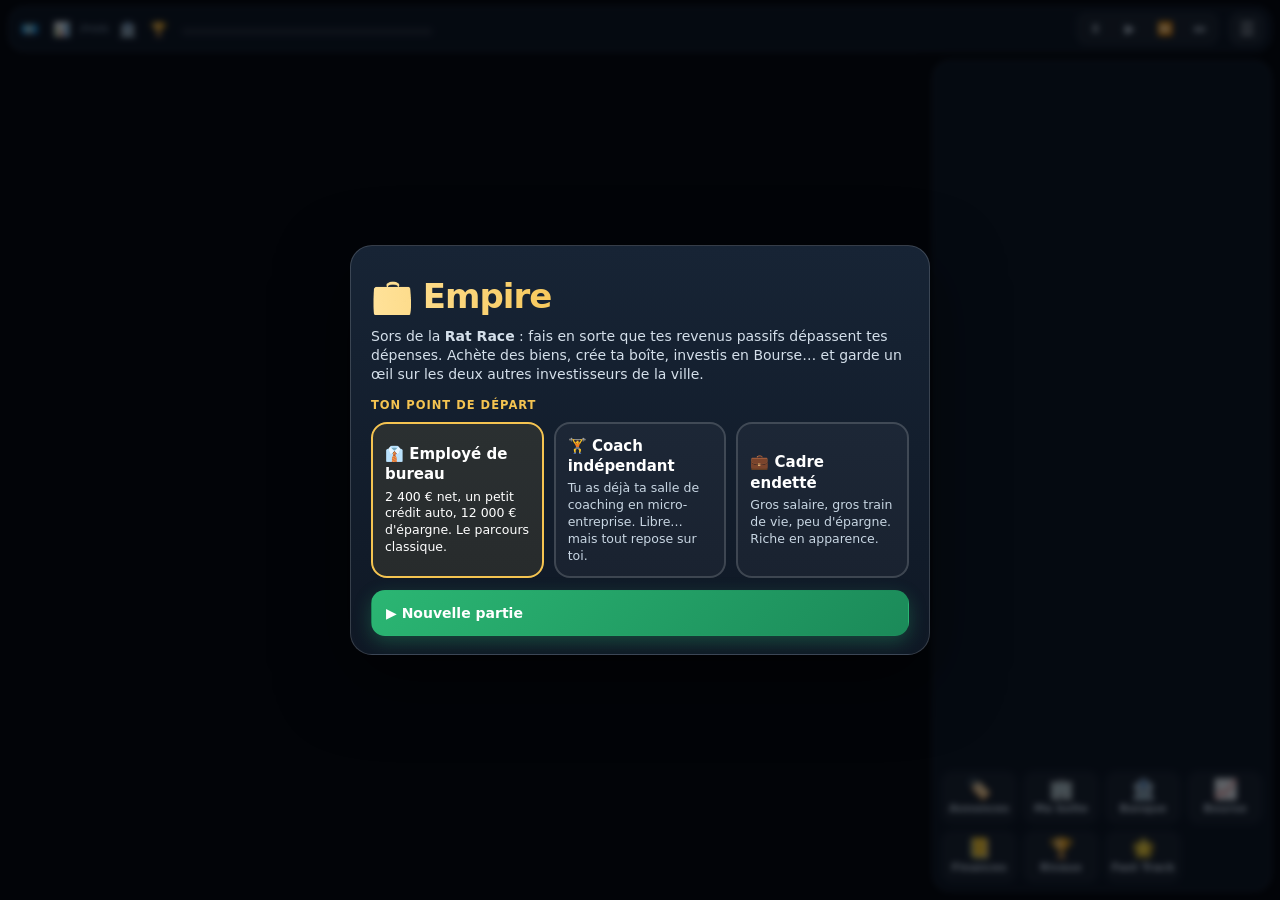
==== commit cb0a7198: "Empire : la Fast Track (rêves, Hauteurs, grandes affaires, train de vie, rechute) Co-Authored-By: Cl" ====
--- a/index.html
+++ b/index.html
@@ -52,7 +52,7 @@
 #acts button.go{background:linear-gradient(135deg,#2bb673,#1b8a59);border-color:transparent;color:#fff;box-shadow:0 4px 14px rgba(43,182,115,.3)}
 #acts button.wide{grid-column:span 2}
 #acts button:disabled{opacity:.4}
-#nav{display:grid;grid-template-columns:repeat(3,1fr);gap:6px}
+#nav{display:grid;grid-template-columns:repeat(4,1fr);gap:6px}
 #nav button{display:flex;flex-direction:column;align-items:center;gap:2px;padding:7px 2px;border-radius:12px;background:rgba(255,255,255,.05);font-size:11px;font-weight:650;color:#cfdbe6}
 #nav button i{font-style:normal;font-size:20px;line-height:1.1}
 #nav button:active{background:rgba(245,196,81,.2)}
@@ -137,7 +137,7 @@
  #acts{display:flex;overflow-x:auto;scrollbar-width:none;padding-bottom:1px}
  #acts::-webkit-scrollbar{display:none}
  #acts button{flex:0 0 auto;max-width:74vw;white-space:nowrap}
- #nav{grid-template-columns:repeat(6,1fr);gap:0;padding-top:5px;border-top:1px solid var(--line)}
+ #nav{grid-template-columns:repeat(7,1fr);gap:0;padding-top:5px;border-top:1px solid var(--line)}
  #nav button{background:none;padding:3px 0 4px;font-size:10px}
  .ov{align-items:flex-end;padding:calc(8px + var(--sat)) 0 0}
  .card{width:100%;border-radius:24px 24px 0 0;max-height:100%;padding:14px 16px calc(16px + var(--sab));border-bottom:0;animation:up .28s cubic-bezier(.2,.9,.3,1)}
@@ -153,12 +153,31 @@
 @media (orientation:landscape) and (max-height:480px){
  #top{padding:3px 5px 3px 10px;gap:8px}#vit button{height:28px;width:30px}#bMenu{height:30px}
  #bot{gap:6px;padding:6px}#acts button{min-height:34px;font-size:12px}
- #nav{grid-template-columns:repeat(6,1fr);gap:2px}#nav button{padding:4px 0;font-size:9.5px}#nav button i{font-size:17px}
+ #nav{grid-template-columns:repeat(7,1fr);gap:2px}#nav button{padding:4px 0;font-size:9.5px}#nav button i{font-size:17px}
  #info h3{font-size:13.5px}#info .l{font-size:11.5px}
  .card{padding:12px 16px}.big{padding:8px 12px}
  .prof button{padding:8px}
 }
 @media (orientation:portrait) and (max-width:380px){.stat i{display:none}#vit button{width:28px}#top{padding-left:10px}}
+
+/* ---------- Fast Track ---------- */
+.ftsum{display:grid;grid-template-columns:repeat(4,1fr);gap:8px;margin-bottom:10px}
+.ftsum div{background:rgba(255,255,255,.05);border:1px solid var(--line);border-radius:14px;padding:8px 10px;min-width:0}
+.ftsum small{display:block;color:var(--mut);font-size:10px;text-transform:uppercase;letter-spacing:.5px}
+.ftsum b{font-size:14px;white-space:nowrap}
+.seg{display:flex;gap:4px;background:rgba(255,255,255,.06);border-radius:14px;padding:4px;margin-bottom:12px;overflow-x:auto;scrollbar-width:none}
+.seg::-webkit-scrollbar{display:none}
+.seg button{flex:1 0 auto;padding:8px 10px;border-radius:11px;font-weight:650;font-size:12.5px;color:#cfdbe6;white-space:nowrap}
+.seg button.on{background:var(--gold);color:#1a1405;box-shadow:0 2px 10px rgba(245,196,81,.35)}
+.dream{display:flex;gap:14px;align-items:center;background:linear-gradient(135deg,rgba(245,196,81,.15),rgba(255,126,182,.11));border:1px solid rgba(245,196,81,.38);border-radius:18px;padding:14px}
+.dream .dic{font-size:46px;line-height:1}
+.rep.big2{width:100%;height:10px;margin:8px 0 4px}
+.rep.big2 i{background:linear-gradient(90deg,#f5c451,#ff7eb6,#a78bfa)}
+.pc.cur{border-color:rgba(245,196,81,.6);background:rgba(245,196,81,.06)}
+.mini:disabled{opacity:.45}
+.ftlock{text-align:center;padding:6px}
+#lib.ft .b i{background:linear-gradient(90deg,#f5c451,#ff7eb6,#a78bfa);box-shadow:0 0 12px rgba(255,126,182,.6)}
+@media (max-width:520px){.ftsum{grid-template-columns:1fr 1fr}}
 </style></head><body>
 <canvas id="c"></canvas>
 <div id="top">
@@ -180,7 +199,7 @@
  <nav id="nav">
   <button data-p="annonces"><i>🏷️</i>Annonces</button><button data-p="boite"><i>🏢</i>Ma boîte</button>
   <button data-p="banque"><i>🏦</i>Banque</button><button data-p="bourse"><i>📈</i>Bourse</button>
-  <button data-p="finances"><i>📒</i>Finances</button><button data-p="classement"><i>🏆</i>Rivaux</button>
+  <button data-p="finances"><i>📒</i>Finances</button><button data-p="classement"><i>🏆</i>Rivaux</button><button data-p="fasttrack"><i>🌟</i>Fast Track</button>
  </nav>
 </div>
 <div class="ov cache" id="pan"><div class="card big"><div class="hd"><h2 id="panT"></h2><button class="mini" id="panX">✕ Fermer</button></div><div class="bd" id="panB"></div></div></div>
@@ -205,7 +224,7 @@
 function wpick(o){let t=0;for(const k in o)t+=o[k];let r=rnd()*t;for(const k in o){r-=o[k];if(r<=0)return k;}return Object.keys(o)[0];}
 
 /* ---------- données ---------- */
-const W=25,H=25,OX=H*32+60,OY=190,SCW=(W+H+4)*32+120,SCH=(W+H)*16+OY+70;
+const W=31,H=25,OX=H*32+60,OY=190,SCW=(W+H+4)*32+120,SCH=(W+H)*16+OY+70;
 const P=(x,y)=>[OX+(x-y)*32,OY+(x+y)*16];
 const TYPES={
  studio:{n:'Studio',ic:'🏠',meub:3000,price:78000,rent:490,h:34,res:1,work:2500},
@@ -216,18 +235,24 @@
  immeuble:{n:'Immeuble de 6 appartements',ic:'🏬',meub:18000,price:520000,rent:3450,h:80,res:1,work:15000},
  bureau:{n:'Plateau de bureaux',ic:'🏙️',price:240000,rent:1500,h:64,biz:1,work:8000},
  terrain:{n:'Terrain constructible',ic:'🌱',price:60000,rent:0,h:0,work:0},
+ villa:{n:'Villa avec piscine',ic:'🏝️',meub:15000,price:420000,rent:2100,h:38,res:1,work:12000},
+ loft:{n:'Loft',ic:'🌇',meub:6000,price:190000,rent:980,h:54,res:1,work:6000},
+ hotel:{n:'Hôtel de standing',ic:'🏨',price:1400000,rent:9000,h:96,work:40000},
+ mall:{n:'Centre commercial',ic:'🛍️',price:2200000,rent:14500,h:34,work:60000},
+ tour:{n:'Tour de bureaux',ic:'🌆',price:2600000,rent:16000,h:140,work:70000},
  banque:{n:'Banque',ic:'🏦',pub:1,h:44},bourse:{n:'Bourse',ic:'📈',pub:1,h:48},mairie:{n:'Mairie',ic:'🏛️',pub:1,h:40},parc:{n:'Parc',ic:'🌳',pub:1,h:0},gare:{n:'Gare',ic:'🚉',pub:1,h:32}
 };
 const DIST={
  centre:{n:'Centre-ville',pi:1.45,ri:1.15,traffic:1.3,trend:.025,vol:.010,risk:.010,dem:1.3,col:'rgba(224,176,48,.20)'},
  port:{n:'Le Port',pi:1.2,ri:1.05,traffic:1.1,trend:.02,vol:.012,risk:.014,dem:1.1,col:'rgba(47,116,224,.20)'},
  gare:{n:'Quartier de la Gare',pi:1.0,ri:1.0,traffic:1.15,trend:.012,vol:.015,risk:.02,dem:1.0,col:'rgba(126,224,138,.18)'},
- faubourg:{n:'Le Faubourg',pi:.65,ri:.85,traffic:.7,trend:0,vol:.025,risk:.04,dem:.8,col:'rgba(216,67,47,.18)'}
+ faubourg:{n:'Le Faubourg',pi:.65,ri:.85,traffic:.7,trend:0,vol:.025,risk:.04,dem:.8,col:'rgba(216,67,47,.18)'},
+ hauteurs:{n:'Les Hauteurs',pi:1.6,ri:1.3,traffic:1.45,trend:.03,vol:.016,risk:.006,dem:.85,col:'rgba(167,139,250,.22)'}
 };
-const BIG={centre:{immeuble:5,bureau:4,maison:1},port:{immeuble:4,bureau:2,maison:3,terrain:1},gare:{immeuble:4,bureau:3,maison:2,terrain:2},faubourg:{immeuble:3,bureau:1,maison:4,terrain:3}};
-const SMALL={centre:{studio:3,appart:4,boutique:4,parking:1},port:{studio:3,appart:3,boutique:3,parking:1},gare:{studio:4,appart:3,boutique:2,parking:2},faubourg:{studio:4,appart:3,boutique:2,parking:2}};
+const BIG={hauteurs:{villa:4,hotel:2,mall:1,tour:2},centre:{immeuble:5,bureau:4,maison:1},port:{immeuble:4,bureau:2,maison:3,terrain:1},gare:{immeuble:4,bureau:3,maison:2,terrain:2},faubourg:{immeuble:3,bureau:1,maison:4,terrain:3}};
+const SMALL={hauteurs:{loft:3,appart:2,boutique:2},centre:{studio:3,appart:4,boutique:4,parking:1},port:{studio:3,appart:3,boutique:3,parking:1},gare:{studio:4,appart:3,boutique:2,parking:2},faubourg:{studio:4,appart:3,boutique:2,parking:2}};
 const PUBLIC=[{bx:1,by:1,lot:'A',type:'banque'},{bx:2,by:1,lot:'B',type:'bourse'},{bx:1,by:2,lot:'C',type:'mairie'},{bx:2,by:2,lot:'D',type:'parc'},{bx:3,by:2,lot:'A',type:'gare'},{bx:0,by:3,lot:'D',type:'parc'}];
-function distOf(bx,by){if(bx>=1&&bx<=2&&by>=1&&by<=2)return 'centre';if(by===0)return 'port';if(bx===3)return 'gare';return 'faubourg';}
+function distOf(bx,by){if(bx===4)return 'hauteurs';if(bx>=1&&bx<=2&&by>=1&&by<=2)return 'centre';if(by===0)return 'port';if(bx===3)return 'gare';return 'faubourg';}
 const ACT={
  coaching:{n:'Salle de coaching sportif',ic:'🏋️',locals:['boutique','bureau'],setup:4000,unit:'séance',price0:45,cogs:.04,ownerCap:110,empCap:130,empCost:2900,base:150,el:1.3,pubK:700,comm:0,
   d:'Peu de capital, bonne marge, mais tout repose sur ton temps : sans coachs salariés, tu plafonnes vite.'},
@@ -273,12 +298,25 @@
  ['Atteins 500 € de revenus passifs par mois',()=>S.lastL&&S.lastL.pas>=500],
  ['Fais tourner ta boîte sans toi (embauche un gérant)',()=>S.comp&&S.comp.gerant],
  ['Sors de la Rat Race',()=>S.won],
+ ['Choisis ton rêve dans la 🌟 Fast Track',()=>!!(S.ft&&(S.ft.dream||S.ft.dreams.length))],
+ ['Investis dans une grande affaire (🌟 › Affaires)',()=>!!(S.ft&&(S.ft.hold.length||S.ft.dreams.length))],
+ ['Réalise ton premier rêve',()=>!!(S.ft&&S.ft.dreams.length)],
  ['Atteins 1 million d\'euros de patrimoine net',()=>netWorth()>=1e6],
  ['Atteins 10 000 € de revenus passifs par mois',()=>S.lastL&&S.lastL.pas>=10000]];
 
 /* ---------- état ---------- */
 let S=null,trees=[],lotGrid=null,sceneCv=null,sceneDirty=true,cars=[],peds=[],floats=[],sel=null,hoverP=null;
 let cam={x:0,y:0},Z=1,running=false,auto=false;
+let LG=null,lightsCv=null,dayPh=.3,vel=null,zoomAnim=null,lastTap=null,vign=null,vignK='',wlT=0,wakeLock=null;
+const CYCLE=240;
+let JN=(()=>{try{return localStorage.getItem('empire:jn')||'auto';}catch(e){return 'auto';}})();
+let VIB=(()=>{try{return localStorage.getItem('empire:vib')!=='off';}catch(e){return true;}})();
+function buzz(p){if(!VIB||auto)return;try{navigator.vibrate&&navigator.vibrate(p);}catch(e){}}
+async function keepAwake(on){try{if(on&&!wakeLock&&navigator.wakeLock&&!document.hidden){wakeLock=await navigator.wakeLock.request('screen');wakeLock.addEventListener('release',()=>{wakeLock=null;});}else if(!on&&wakeLock){const w=wakeLock;wakeLock=null;await w.release();}}catch(e){}}
+const SPR={};
+function sprite(k,w,h,fn){if(!SPR[k]){const c=document.createElement('canvas');c.width=w;c.height=h;fn(c.getContext('2d'),w,h);SPR[k]=c;}return SPR[k];}
+const glowSpr=()=>sprite('glow',64,64,(g,w,h)=>{const r=g.createRadialGradient(32,32,0,32,32,32);r.addColorStop(0,'rgba(255,222,150,1)');r.addColorStop(.3,'rgba(255,184,96,.5)');r.addColorStop(1,'rgba(255,160,60,0)');g.fillStyle=r;g.fillRect(0,0,w,h);});
+const cloudSpr=()=>sprite('cloud',512,256,(g)=>{g.scale(1,.5);for(const [x,y,r] of [[256,256,190],[160,236,120],[360,240,130],[262,176,112],[200,300,100]]){const gr=g.createRadialGradient(x,y,0,x,y,r);gr.addColorStop(0,'rgba(0,12,34,.16)');gr.addColorStop(1,'rgba(0,12,34,0)');g.fillStyle=gr;g.fillRect(0,0,512,512);}});
 const cv=$('#c'),ctx=cv.getContext('2d',{alpha:false});
 let VW,VH,DPR=1,SR=1,MAP={l:0,t:0,w:800,h:600};
 const TOUCH=matchMedia('(pointer:coarse)').matches;
@@ -295,7 +333,7 @@
 function fitZ(){return clamp(Math.min(MAP.w/1250,MAP.h/700),.42,1);}
 function centerOn(wx,wy){cam.x=wx-(MAP.l+MAP.w/2)/Z;cam.y=wy-(MAP.t+MAP.h/2)/Z;clampCam();}
 
-function toast(t,k,ms){if(auto)return;const d=document.createElement('div');d.textContent=t;if(k)d.className=k;$('#toast').append(d);while($('#toast').children.length>4)$('#toast').firstChild.remove();setTimeout(()=>d.remove(),ms||3800);}
+function toast(t,k,ms){if(auto)return;if(k==='g')buzz(12);else if(k==='a')buzz([25,50,25]);const d=document.createElement('div');d.textContent=t;if(k)d.className=k;$('#toast').append(d);while($('#toast').children.length>4)$('#toast').firstChild.remove();setTimeout(()=>d.remove(),ms||3800);}
 function journal(t){S.journal.unshift(dateStr()+' — '+t);if(S.journal.length>80)S.journal.pop();}
 function dateStr(d){d=d==null?S.day:d;const m=Math.floor(d/30);return MOIS[m%12]+' '+(2027+Math.floor(m/12));}
 const month=()=>Math.floor(S.day/30);
@@ -323,10 +361,11 @@
  const proDebt=S.loans.filter(l=>l.kind==='pro').reduce((s,l)=>s+l.rest,0);
  return Math.max(0,(avg-norm)*12*(c.gerant?4:2.5))+Math.max(0,c.tres)-proDebt;
 }
-function debts(perso){return S.loans.filter(l=>perso?l.kind!=='pro':true).reduce((s,l)=>s+l.rest,0);}
+function debts(perso){return S.loans.filter(l=>perso?l.kind!=='pro':true).reduce((s,l)=>s+l.rest,0)+(S.ft?S.ft.hold.reduce((s,h)=>s+(h.debt||0),0):0);}
 function netWorth(){
  let v=S.P.cash+S.P.livret+stockValue()+compValue()-debts(true);
  for(const p of S.props)if(p.owner===0)v+=value(p);
+ if(S.ft)for(const h of S.ft.hold)v+=h.val;
  return v;
 }
 function rivalWorth(r){let v=r.cash;for(const p of S.props)if(p.owner===r.id)v+=value(p);for(const l of r.loans)v-=l.rest;return v;}
@@ -359,7 +398,7 @@
 function newGame(pk){
  const pr=PROFILS[pk];
  S={v:1,day:0,speed:1,nid:0,P:{profil:pk,cash:pr.cash,job:!!pr.job,salary:pr.salary,vie:pr.vie,logement:pr.logement,chom:{m:0,amt:0},livret:0,deficit:0,home:null,travauxM:0,ownerMul:1,jobSearch:0},
-  props:[],trees:[],loans:[],comp:null,stk:{},dca:0,rivals:[],rate:.034,mkt:1,rentIdx:1,di:{centre:1,port:1,gare:1,faubourg:1},dtr:{centre:0,port:0,gare:0,faubourg:0},dtrM:0,
+  props:[],trees:[],loans:[],comp:null,stk:{},dca:0,rivals:[],rate:.034,mkt:1,rentIdx:1,di:{centre:1,port:1,gare:1,faubourg:1,hauteurs:1},dtr:{centre:0,port:0,gare:0,faubourg:0,hauteurs:0},dtrM:0,
   hist:[],journal:[],won:false,negM:0,evCd:2,evq:[],lastL:null,flags:{},tipI:0,recession:0,objDone:0};
  genCity();
  for(const k in ASSETS){const a=ASSETS[k],h=[];let p=a.p0;for(let i=0;i<52;i++){p*=Math.exp((a.mu-a.vol*a.vol/2)/52+a.vol/Math.sqrt(52)*gauss());h.push(p);}S.stk[k]={p,h,q:0,c:0};}
@@ -442,8 +481,9 @@
  const remSoc=c&&c.statut!=='micro'?L.boite:0;
  L.ir=.1*(L.salaire+remSoc)+.06*L.chom;
  L.actif=L.salaire+L.chom+(L.boitePassif?0:L.boite);
- L.pas=loyers-charges-tf-agence-payImmo-taxF+L.div+L.livret+(L.boitePassif?L.boite:0);
- L.dep=L.vie+L.logement+homeCh+payHome+payPerso;
+ let ftCf=0;if(S.ft)for(const h of S.ft.hold)ftCf+=h.cf||0;L.ftCf=ftCf;L.life=S.ft?lifeCost():0;
+ L.pas=loyers-charges-tf-agence-payImmo-taxF+L.div+L.livret+(L.boitePassif?L.boite:0)+ftCf;
+ L.dep=L.vie+L.logement+homeCh+payHome+payPerso+L.life;
  L.cf=L.actif+L.pas-L.dep-L.ir;
  return L;
 }
@@ -587,6 +627,7 @@
  for(const r of S.rivals)rivalMonth(r);
  if(S.comp)simComp();
  // comptes
+ if(S.ft)simHoldings();
  const L=ledger();S.lastL=L;
  p.cash+=L.cf;p.deficit=L.newDef;p.travauxM=0;
  for(const l of S.loans){const i=l.rest*l.rate/12;if(l.kind==='pro'){S.comp&&(S.comp.tres-=0);}l.rest=Math.max(0,l.rest-(l.pay-i));l.left--;}
@@ -627,6 +668,8 @@
  S.hist.push({m,nw:netWorth(),cf:L.cf,pas:L.pas,dep:L.dep,cash:p.cash});if(S.hist.length>480)S.hist.shift();
  // victoire
  if(!S.won&&L.pas>=L.dep&&L.dep>0){S.won=true;S.wonM=m;journal('Sortie de la Rat Race !');queueEvent('victoire');}
+ else if(S.ft&&!S.ft.active&&L.pas>=L.dep&&L.dep>0){S.ft.active=true;S.ft.neg=0;toast('🌟 Te revoilà dans la Fast Track !','g',7000);journal('Retour dans la Fast Track');}
+ if(S.ft)ftMonth(L);
  // conseils
  if(m<24&&m%2===1&&S.tipI<TIPS.length)toast('🧔 Le père riche : '+TIPS[S.tipI++],'c',9000);
  // événements
@@ -823,13 +866,288 @@
    {t:'Fermer la boîte',fx:()=>{closeCompany();return 'C\'est fini. Avec une société, tes biens personnels sont protégés.';}}];},
   l:'Une boîte meurt rarement faute de clients : elle meurt faute de trésorerie. Surveille le résultat chaque mois et réagis vite.'},
  victoire:{t:'🎉 Tu es sorti de la Rat Race !',txt:()=>{const y=Math.floor(S.wonM/12),m=S.wonM%12;return `<p>Tes revenus passifs (<b>${fmt(S.lastL.pas)}</b>/mois) couvrent maintenant tes dépenses (<b>${fmt(S.lastL.dep)}</b>/mois). Tu pourrais arrêter de travailler.</p><p>Temps nécessaire : <b>${y} an${y>1?'s':''} et ${m} mois</b>.</p><p>Nouveaux défis : 1 million de patrimoine et 10 000 € de revenus passifs par mois.</p>`;},
-  ch:()=>[{t:'Continuer vers la voie rapide',fx:()=>'Bravo !'}],l:'La liberté financière ne dépend pas de ce que tu gagnes, mais de ce que tu gardes et de ce qui travaille pour toi.'}
+  ch:()=>[{t:'🌟 Entrer dans la Fast Track',fx:()=>{startFT();return 'Bienvenue dans la Fast Track ! Un nouveau quartier de luxe, les Hauteurs, vient d\'ouvrir, et de grandes affaires t\'attendent dans l\'onglet 🌟. Mais d\'abord, une question : à quoi va servir ton argent ?';}}],l:'La liberté financière ne dépend pas de ce que tu gagnes, mais de ce que tu gardes et de ce qui travaille pour toi.'}
 };
+/* =====================================================================
+   FAST TRACK — après la sortie de la Rat Race
+   ===================================================================== */
+const ftOn=()=>!!(S.ft&&S.ft.active);
+const DREAMS=[
+ {k:'monde',ic:'🌍',n:'Un tour du monde en famille',cost:140000,b:90,up:0,d:'Un an de voyage. Une dépense unique, des souvenirs pour la vie.'},
+ {k:'voilier',ic:'⛵',n:'Un voilier de croisière',cost:280000,b:70,up:1500,d:'Le grand large. Il coûtera aussi 1 500 € par mois de port et d\'entretien.'},
+ {k:'startup',ic:'🚀',n:'Lancer la startup de tes rêves',cost:300000,b:60,up:0,vc:1,d:'Tu finances le projet qui te tient à cœur. Il entre dans tes placements comme un pari de capital-risque.'},
+ {k:'fondation',ic:'🏟️',n:'Une fondation sportive pour les jeunes',cost:400000,b:80,up:2500,ub:12,d:'Un club gratuit pour les enfants de la ville : 2 500 € par mois de fonctionnement, et beaucoup de bonheur chaque mois.'},
+ {k:'mer',ic:'🏖️',n:'Une maison face à la mer',cost:650000,b:120,up:1800,d:'Une maison à toi, les pieds dans le sable. Comptes 1 800 € par mois d\'entretien.'},
+ {k:'libre',ic:'🕊️',n:'Ne plus jamais dépendre d\'un salaire',cost:0,b:100,up:0,req:1,d:'Objectif : des revenus passifs égaux à 2 fois tes dépenses, sans emploi salarié.'}
+];
+const LIFE=[
+ {k:'resto',ic:'🍽️',n:'Restaurants et sorties',c:600,b:4},
+ {k:'coach',ic:'🏋️',n:'Coach sportif et bien-être',c:450,b:5},
+ {k:'cadeaux',ic:'🎁',n:'Générosité (cadeaux, dons)',c:700,b:6},
+ {k:'voyages',ic:'✈️',n:'Voyages réguliers',c:900,b:6},
+ {k:'voiture',ic:'🏎️',n:'Voiture de sport',c:1100,b:3},
+ {k:'ecole',ic:'🎓',n:'École privée pour les enfants',c:1300,b:4},
+ {k:'menage',ic:'🧹',n:'Personnel de maison',c:1800,b:4}
+];
+const HOUSES=[
+ {k:'base',ic:'🏠',n:'Ton logement actuel',c:null,b:0},
+ {k:'loft',ic:'🌇',n:'Loft en centre-ville',c:1700,b:3},
+ {k:'villa',ic:'🏡',n:'Villa avec jardin',c:3200,b:6},
+ {k:'pent',ic:'🏙️',n:'Penthouse aux Hauteurs',c:5200,b:9}
+];
+function lifeCost(){const f=S.ft;if(!f)return 0;let c=f.upkeep||0;for(const k of f.life){const i=LIFE.find(x=>x.k===k);if(i)c+=i.c;}return c;}
+const ftHoldVal=()=>S.ft?S.ft.hold.reduce((s,h)=>s+h.val,0):0;
+function ftScore(){const f=S.ft;return f?Math.round(f.dreams.length*1000+f.bonheur+Math.max(0,netWorth())/1000):0;}
+function startFT(){
+ if(S.ft){S.ft.active=true;return;}
+ S.ft={active:true,since:month(),dream:null,dreams:[],life:[],house:'base',baseRent:S.P.logement,upkeep:0,upB:0,bonheur:0,lastB:0,hold:[],deals:[],neg:0,nid:0};
+ S.di.hauteurs=S.di.hauteurs||1;S.dtr.hauteurs=S.dtr.hauteurs||0;
+ genHauteurs();
+ for(let i=0;i<4;i++)S.ft.deals.push(makeDeal());S.ft.deals.push(makeDeal('scpi'));S.ft.deals.push(makeDeal('roy'));
+ journal('Entrée dans la Fast Track');
+ queueEvent('reve');
+ sel=null;const c=P(27.5,12.5);centerOn(c[0],c[1]);
+ toast('🌟 Un nouveau quartier vient d\'ouvrir : les Hauteurs','c',7000);
+}
+function genHauteurs(){
+ if(S.props.some(p=>p.dist==='hauteurs'))return;
+ for(let by=0;by<4;by++){const x0=25,y0=1+by*6;
+  for(const l of [[0,0,2],[3,0,2],[0,3,2],[3,3,2],[2,0,1],[0,2,1],[4,2,1],[2,4,1]])addProp(wpick(l[2]===2?BIG.hauteurs:SMALL.hauteurs),x0+l[0],y0+l[1],l[2],'hauteurs');
+  for(const g of [[2,1],[1,2],[2,2],[3,2],[2,3]])if(rnd()<.85)S.trees.push({x:x0+g[0]+.5,y:y0+g[1]+.5,v:Math.floor(rnd()*4)});
+ }
+ rebuildGrid();
+ const hs=S.props.filter(p=>p.dist==='hauteurs');for(let i=0;i<7;i++)putForSale(pick(hs));
+ sceneDirty=true;
+}
+function makeDeal(kind){
+ kind=kind||wpick({biz:3,promo:2,franchise:1.4,vc:2,roy:1.6,scpi:.8});
+ const id=++S.ft.nid,r=(a,b)=>a+rnd()*(b-a),R=(v,st)=>Math.round(v/st)*st;
+ if(kind==='biz'){const price=R(r(250e3,1.2e6),10e3),y=r(.13,.22);
+  return {id,kind,ic:'🏭',name:pick(['Réseau de 4 laveries automatiques','Boulangerie avec 3 boutiques','Entreprise de nettoyage (25 salariés)','Camping 3 étoiles','Agence immobilière','Salle d\'escalade','Fabricant de cosmétiques bio','Brasserie artisanale']),price,apport:.3,gross:price*y/12,years:7,risk:y>.19?'élevé':'moyen',
+   d:'Entreprise rentable avec un directeur en place. La banque prête 70 % sur 7 ans : c\'est la boîte qui rembourse son crédit.'};}
+ if(kind==='franchise'){const price=R(r(200e3,450e3),10e3);
+  return {id,kind,ic:'🍔',name:pick(['Franchise de restauration rapide','Franchise de salles de sport','Franchise de coiffure','Franchise de boulangerie-café']),price,apport:.4,gross:price*r(.19,.26)/12,years:7,ramp:8,risk:'moyen',
+   d:'Un concept qui marche déjà ailleurs. 8 mois de lancement, avec des pertes au début, avant le régime de croisière.'};}
+ if(kind==='promo'){const price=R(r(150e3,600e3),10e3);
+  return {id,kind,ic:'🏗️',name:pick(['Résidence de 12 logements','Anciens entrepôts transformés en lofts','Immeuble neuf de 8 appartements'])+' ('+pick(['Port','Gare','Faubourg','Hauteurs'])+')',price,apport:1,months:Math.round(r(16,30)),mult:r(1.22,1.55),risk:'moyen',
+   d:'Tu finances une opération de promotion. Aucun revenu pendant le chantier, puis un gros gain à la livraison… sauf si le chantier dérape.'};}
+ if(kind==='vc'){
+  return {id,kind,ic:'🦄',name:pick(['Start-up de robots agricoles','Application de santé connectée','Start-up de batteries recyclées','Plateforme de coaching en ligne','Start-up de drones de livraison','Start-up de vêtements techniques']),price:pick([25e3,50e3,100e3]),apport:1,risk:'très élevé',
+   d:'Un ticket dans une jeune pousse. La plupart échouent ; une petite partie rapporte 5 à 30 fois la mise. Aucun revenu en attendant.'};}
+ if(kind==='scpi'){const solar=rnd()<.5;
+  return {id,kind,ic:solar?'☀️':'🏢',name:solar?'Parts d\'un parc solaire':'Parts de SCPI de bureaux',price:solar?100e3:50e3,apport:1,yld:solar?r(.055,.068):r(.045,.055),risk:'faible',rep:1,
+   d:'Placement sans gestion : un revenu régulier et prévisible. Rendement modeste, mais tu dors tranquille. Achetable plusieurs fois.'};}
+ const book=rnd()<.5;
+ return {id,kind:'roy',ic:book?'📚':'🎓',name:book?'Écrire un livre de référence':'Créer une formation en ligne',price:book?R(r(12e3,25e3),1e3):R(r(30e3,70e3),1e3),apport:1,base:(book?r(150,1300):r(400,2800))*(rnd()<.35?.15:1),risk:'élevé',
+  d:'Tu crées une fois, tu vends sans limite : c\'est le cashflow d\'audience. Le succès est imprévisible et les ventes s\'érodent lentement.'};
+}
+const dealFees=d=>['biz','franchise','promo'].includes(d.kind)?d.price*.03:0;
+const dealOut=d=>d.price*d.apport+dealFees(d);
+const dealPay=d=>{const debt=d.price*(1-d.apport);return debt?payment(debt,S.rate+.012,(d.years||7)*12):0;};
+const FTLESSON={biz:'Acheter une entreprise qui tourne avec un dirigeant en place, c\'est acheter du cashflow passif. L\'effet de levier est le même qu\'en immobilier : la boîte rembourse le crédit qui a servi à l\'acheter.',
+ franchise:'La franchise réduit le risque (concept éprouvé, marque connue) mais coûte cher : droit d\'entrée et redevances. Prévois la trésorerie des premiers mois.',
+ promo:'Le promoteur gagne la différence entre le prix de vente et le coût (terrain + travaux + frais). C\'est un gain en capital, pas un revenu : il faut le réinvestir.',
+ vc:'En capital-risque, on ne mise jamais tout sur une seule start-up : les fonds en financent des dizaines en comptant sur 1 ou 2 grands succès.',
+ scpi:'Une SCPI mutualise des dizaines d\'immeubles. Moins de rendement qu\'un bien en direct, mais zéro gestion et zéro impayé à gérer toi-même.',
+ roy:'Livres, formations, musique : un actif intellectuel peut rapporter pendant des années. C\'est la forme de revenu passif la plus « scalable » : vendre 10 ou 10 000 exemplaires demande le même travail.'};
+function buyDeal(d){
+ const out=dealOut(d);if(S.P.cash<out){toast('Il te faut '+fmt(out),'a');return;}
+ S.P.cash-=out;
+ if(d.kind==='scpi'){const ex=S.ft.hold.find(x=>x.kind==='scpi'&&x.name===d.name);if(ex){ex.yld=(ex.yld*ex.val+d.yld*d.price)/(ex.val+d.price);ex.invest+=d.price;ex.val+=d.price;ex.cf=ex.val*ex.yld/12;journal('Fast Track : '+d.name+' (+'+fmt(d.price)+')');toast('🌟 Parts ajoutées : '+d.name,'g');return;}}
+ const debt=d.price*(1-d.apport),rate=S.rate+.012;
+ const h={id:++S.ft.nid,kind:d.kind,ic:d.ic,name:d.name,invest:d.price,val:d.price,debt,rate,pay:debt?payment(debt,rate,(d.years||7)*12):0,cf:0,age:0,
+  gross:d.gross||0,base:d.base||0,yld:d.yld||0,months:d.months||0,mult:d.mult||1,ramp:d.ramp||0,trouble:0};
+ if(d.kind==='scpi')h.cf=h.val*h.yld/12;
+ if(d.kind==='biz')h.cf=h.gross-h.pay;
+ if(d.kind==='franchise')h.cf=-.3*h.gross-h.pay;
+ S.ft.hold.push(h);
+ if(!d.rep)S.ft.deals=S.ft.deals.filter(x=>x!==d);
+ journal('Fast Track : '+d.name+' ('+fmt(d.price)+')');toast('🌟 Investi : '+d.name,'g');
+ if(!S.flags['ftl_'+d.kind]&&!auto){S.flags['ftl_'+d.kind]=1;setTimeout(()=>modalMsg(d.ic+' '+d.name,'<div class="lecon">💡 '+FTLESSON[d.kind]+'</div>'),60);}
+}
+function sellHold(h){
+ if(h.kind==='promo'||h.kind==='vc'){toast('Impossible de revendre en cours de route.','a');return;}
+ const net=h.val*(h.kind==='scpi'?.95:.9)-h.debt;
+ if(!confirmBox('Vendre « '+h.name+' » ? Tu touches '+fmt(net)+' nets.'))return;
+ S.P.cash+=net;S.ft.hold=S.ft.hold.filter(x=>x!==h);journal('Vente : '+h.name+' ('+fmt(net)+' nets)');toast('🤝 Vendu : '+h.name+' → '+fmt(net),'g');
+}
+function simHoldings(){
+ const f=S.ft,rec=S.recession>0;
+ for(const h of f.hold.slice()){
+  h.age++;
+  if(h.debt>0){const i=h.debt*h.rate/12;h.debt=Math.max(0,h.debt-(h.pay-i));if(h.debt<1){h.debt=0;toast('🎉 Crédit remboursé : '+h.name+' (+'+fmt(h.pay)+'/mois)','g',6000);}}
+  const pay=h.debt>0?h.pay:0;
+  if(h.kind==='biz'||h.kind==='franchise'){
+   let g=h.gross*(1+gauss()*.07)*(rec?.8:1);
+   if(h.kind==='franchise'&&h.age<=h.ramp)g=h.gross*(-.3+1.3*h.age/h.ramp);
+   if(h.trouble>0){g*=.5;h.trouble--;}else if(h.age>3&&rnd()<.006){h.trouble=8;toast('⚠️ '+h.name+' traverse une mauvaise passe : revenus divisés par 2 pendant 8 mois.','a',7000);}
+   h.cf=g-pay;h.val=h.invest*(h.trouble>0?.75:1)*(rec?.9:1)*(1+.002*Math.min(h.age,120));
+  }else if(h.kind==='promo'){
+   h.months--;h.cf=0;h.val=h.invest*(1+(h.mult-1)*.3*h.age/(h.age+Math.max(0,h.months)));
+   if(h.months<=0){const ok=rnd()>.12,m=ok?h.mult:.65+rnd()*.25,gain=h.invest*m,tax=Math.max(0,gain-h.invest)*.3;S.P.cash+=gain-tax;f.hold=f.hold.filter(x=>x!==h);
+    journal('Promotion livrée : '+h.name+' ('+sg(gain-tax-h.invest)+')');toast(ok?'🏗️ Opération livrée : '+h.name+' → '+fmt(gain-tax)+' nets':'🏗️ Le chantier a dérapé : '+h.name+' → '+fmt(gain)+' récupérés',ok?'g':'a',8000);}
+  }else if(h.kind==='vc'){
+   h.cf=0;
+   if(h.age>6&&rnd()<.016){f.hold=f.hold.filter(x=>x!==h);journal('Faillite de la start-up : '+h.name);toast('💥 '+h.name+' a fait faillite. Ta mise est perdue.','a',7000);}
+   else if(h.age>18&&rnd()<.006){const m=3+rnd()*27,gain=h.invest*m,tax=(gain-h.invest)*.3;S.P.cash+=gain-tax;f.hold=f.hold.filter(x=>x!==h);journal('Revente de la start-up : '+h.name+' ×'+m.toFixed(1));toast('🦄 '+h.name+' est rachetée ! Ta mise ×'+m.toFixed(1).replace('.',',')+' → '+fmt(gain-tax)+' nets','g',9000);buzz([60,40,60,40,160]);}
+  }else if(h.kind==='scpi'){
+   h.val*=1+(rec?-.004:.0018)+gauss()*.003;h.cf=h.val*h.yld/12*(rec?.92:1);
+  }else if(h.kind==='roy'){
+   if(h.age<=3){h.cf=0;h.val=h.invest;}
+   else{if(h.age===4)toast('📚 « '+h.name+' » est sorti : premiers revenus !','g',6000);h.cf=h.base*Math.exp(gauss()*.25);h.base*=.994;h.val=h.base*36;}
+  }
+ }
+}
+function ftMonth(L){
+ const f=S.ft;if(!f)return;
+ if(f.active){let b=1+(HOUSES.find(x=>x.k===f.house)||{b:0}).b+(f.upB||0)+(S.P.job?-1:2);for(const k of f.life){const i=LIFE.find(x=>x.k===k);if(i)b+=i.b;}f.bonheur+=b;f.lastB=b;}
+ f.deals=f.deals.filter(d=>d.rep||rnd()>.2);
+ while(f.deals.length<5)f.deals.push(makeDeal());
+ if(!f.deals.some(d=>d.kind==='scpi'))f.deals.push(makeDeal('scpi'));
+ if(f.loanBack&&month()>=f.loanBack.m){S.P.cash+=f.loanBack.amt;toast('💶 Ta sœur te rembourse '+fmt(f.loanBack.amt)+'.','g');f.loanBack=null;}
+ if(f.scam&&month()>=f.scam){f.scam=0;journal('Arnaque : placement de 100 000 € perdu');modalMsg('🚨 C\'était une arnaque','<p>La société du « placement garanti à 12 % » a disparu avec l\'argent de ses clients. Tes 100 000 € sont perdus.</p><div class="lecon">💡 Avant tout placement : vérifie l\'agrément sur le site de l\'AMF et ses listes noires. Un rendement élevé garanti sans risque n\'existe pas.</div>');}
+ if(f.active){
+  if(L.pas<L.dep){f.neg++;if(f.neg===1)toast('⚠️ Tes dépenses dépassent tes revenus passifs. 3 mois comme ça et tu retombes dans la Rat Race.','a',8000);if(f.neg>=3&&!S.evq.some(e=>e.id==='rechute'))queueEvent('rechute');}
+  else f.neg=0;
+ }
+}
+function dreamProg(){const f=S.ft,d=f&&f.dream;if(!d)return 0;if(d.req){const L=S.lastL;return Math.min(S.P.job?.99:1,clamp(L.pas/(2*Math.max(1,L.dep)),0,1));}return clamp(S.P.cash/d.cost,0,1);}
+function setDream(d){S.ft.dream={...d,due:month()+60};journal('Rêve choisi : '+d.n);}
+function achieveDream(){
+ const f=S.ft,d=f.dream;if(!d)return;
+ if(d.req){if(dreamProg()<1){toast('Pas encore : il faut 2 fois tes dépenses en revenus passifs, sans emploi.','a');return;}}
+ else{if(S.P.cash<d.cost){toast('Il te manque '+fmt(d.cost-S.P.cash),'a');return;}S.P.cash-=d.cost;}
+ const onTime=month()<=d.due;f.bonheur+=d.b+(onTime?40:0);f.upkeep+=d.up||0;f.upB+=d.ub||0;
+ if(d.vc)f.hold.push({id:++f.nid,kind:'vc',ic:'🚀',name:'Ta start-up',invest:d.cost,val:d.cost,debt:0,rate:0,pay:0,cf:0,age:0});
+ f.dreams.push({n:d.n,ic:d.ic,m:month()});f.dream=null;journal('Rêve réalisé : '+d.n);
+ queueEvent('revereal',{d,onTime});queueEvent('reve');
+}
+Object.assign(EV,{
+ reve:{t:'🌟 Quel est ton rêve ?',
+  txt:()=>'<p>'+(S.ft.dreams.length?'Bravo pour ce rêve réalisé. Quel est le prochain ?':'Tu es libre : ton argent travaille pour toi. Il peut maintenant servir à autre chose qu\'à payer des factures.')+'</p><p>Choisis le rêve que ton cashflow va financer. Ta progression s\'affichera en haut de l\'écran, et tu as 5 ans pour l\'atteindre (bonus si tu y arrives à temps).</p>',
+  ch:()=>DREAMS.filter(d=>!S.ft.dreams.some(x=>x.n===d.n)).map(d=>({t:d.ic+' '+d.n+(d.cost?' · '+fmtK(d.cost):''),fx:()=>{setDream(d);return d.d;}}))
+   .concat([{t:'✍️ Un autre rêve, à écrire moi-même',fx:()=>{const n=(String(prompt('Ton rêve :','')||'')).trim().slice(0,40)||'Mon rêve';const c=Math.max(1000,Math.round((parseFloat(String(prompt('Combien coûte-t-il, en euros ?','200000')||'').replace(/\s/g,'').replace(',','.'))||200000)/1000)*1000);setDream({k:'perso',ic:'✨',n,cost:c,b:80,up:0,d:''});return 'Ton rêve : '+n+', pour '+fmt(c)+'. À toi de jouer.';}}]),
+  l:'Dans la Fast Track, l\'argent n\'est plus le but : c\'est un outil au service de tes rêves. Un rêve précis, chiffré et daté devient un objectif.'},
+ revereal:{t:'✨ Rêve réalisé !',
+  txt:c=>'<div style="font-size:58px;text-align:center;line-height:1.2">'+c.d.ic+'</div><p style="text-align:center;font-size:16px"><b>'+c.d.n+'</b></p><p>'+(c.onTime?'Et dans les temps : bonus de bonheur. ':'')+'Bonheur +'+(c.d.b+(c.onTime?40:0))+'.</p>'+(c.d.up?'<p>Ce rêve coûte '+fmt(c.d.up)+' par mois : la somme s\'ajoute à tes dépenses. Surveille ta marge de liberté.</p>':''),
+  ch:()=>[{t:'Magnifique',fx:()=>'Le score de ta Fast Track augmente.'}],
+  l:'Un rêve qui coûte chaque mois augmente aussi tes dépenses. Les riches financent leurs rêves avec leurs revenus passifs, jamais en entamant les actifs qui les produisent.'},
+ rechute:{t:'😱 Retour dans la Rat Race',pre:()=>{S.ft.active=false;S.ft.neg=0;journal('Retour dans la Rat Race');},
+  txt:()=>'<p>Depuis 3 mois, tes dépenses dépassent tes revenus passifs : tu retombes dans la Rat Race.</p><p>Pour revenir dans la Fast Track, il faut que tes revenus passifs couvrent de nouveau tes dépenses.</p>',
+  ch:()=>[{t:'Réduire mon train de vie (tout arrêter)',dis:!S.ft.life.length?'Rien à réduire':0,fx:()=>{S.ft.life=[];return 'Ton train de vie revient à l\'essentiel.';}},{t:'Compris',fx:()=>'Courage, tu connais le chemin.'}],
+  l:'C\'est le piège de l\'inflation du train de vie : chaque hausse de revenus suivie d\'une hausse de dépenses te ramène à la case départ.'},
+ associe:{w:1.2,cond:()=>ftOn()&&S.ft.hold.some(h=>h.kind==='biz'),make:()=>({h:pick(S.ft.hold.filter(h=>h.kind==='biz'))}),t:'Ton associé veut sortir',
+  txt:c=>`<p>Le directeur associé de <b>${c.h.name}</b> veut vendre ses parts et partir.</p>`,
+  ch:c=>{const cost=Math.round(c.h.invest*.25/1000)*1000;return [
+   {t:'Racheter ses parts ('+fmt(cost)+')',dis:S.P.cash<cost?'Trésorerie insuffisante':0,fx:()=>{S.P.cash-=cost;c.h.gross*=1.25;c.h.invest+=cost;return 'Tu détiens plus de parts : revenus +25 %.';}},
+   {t:'Recruter un nouveau directeur (6 mois de transition)',fx:()=>{c.h.trouble=6;return 'Les revenus baissent le temps de la transition.';}},
+   {t:'Vendre toute l\'entreprise avec lui',fx:()=>{const net=c.h.val-c.h.debt;S.P.cash+=net;S.ft.hold=S.ft.hold.filter(x=>x!==c.h);return 'Vendu : '+fmt(net)+' nets.';}}];},
+  l:'Une entreprise vaut ce que vaut son équipe dirigeante. Un pacte d\'associés bien rédigé prévoit d\'avance comment se passent les départs.'},
+ controle:{w:.8,cond:()=>ftOn()&&ftHoldVal()>200000&&!(S.flags.ctrl>month()-36),pre:()=>{S.flags.ctrl=month();},t:'Contrôle fiscal',
+  txt:()=>'<p>L\'administration fiscale contrôle tes sociétés et tes montages des trois dernières années.</p>',
+  ch:()=>{const v=Math.round(ftHoldVal()*.025);return [
+   {t:'Accepter le redressement ('+fmt(v)+')',fx:()=>{S.P.cash-=v;return 'Dossier clos.';}},
+   {t:'Prendre un avocat fiscaliste (9 000 €)',fx:()=>{S.P.cash-=9000;if(rnd()<.7)return 'Ton avocat démontre que tout était en règle : aucun redressement.';S.P.cash-=v*1.2;return 'Raté : redressement et pénalités ('+fmt(v*1.2)+').';}}];},
+  l:'Optimiser ses impôts est légal, frauder ne l\'est pas. Un montage doit avoir une vraie raison économique et être documenté.'},
+ famille:{w:1,cond:()=>ftOn()&&S.P.cash>40000&&!S.ft.loanBack,t:'Ta famille a besoin d\'aide',
+  txt:()=>'<p>Ta sœur a besoin de <b>30 000 €</b> pour l\'apport de son premier appartement.</p>',
+  ch:()=>[{t:'Lui donner',fx:()=>{S.P.cash-=30000;S.ft.bonheur+=35;return 'Elle est aux anges. Bonheur +35.';}},
+   {t:'Lui prêter (remboursé dans 2 ans)',fx:()=>{S.P.cash-=30000;S.ft.loanBack={m:month()+24,amt:30000};S.ft.bonheur+=15;return 'Elle te remboursera dans 2 ans. Bonheur +15.';}},
+   {t:'Refuser',fx:()=>{S.ft.bonheur-=15;return 'Le repas de famille est tendu. Bonheur −15.';}}],
+  l:'Chaque parent peut donner 100 000 € à chaque enfant tous les 15 ans sans droits de donation ; entre frères et sœurs, l\'abattement est de 15 932 €. Un prêt familial gagne à être écrit (reconnaissance de dette).'},
+ mecene:{w:1,cond:()=>ftOn(),t:'Un club cherche un mécène',
+  txt:()=>'<p>Le club de trail des enfants de la ville cherche <b>20 000 €</b> pour un minibus et des stages.</p>',
+  ch:()=>[{t:'Financer le club',dis:S.P.cash<20000?'Trésorerie insuffisante':0,fx:()=>{S.P.cash-=20000;S.ft.bonheur+=45;return 'Les enfants partent en stage cet été. Bonheur +45.';}},
+   {t:'Donner 5 000 €',fx:()=>{S.P.cash-=5000;S.ft.bonheur+=12;return 'Merci ! Bonheur +12.';}},{t:'Pas cette fois',fx:()=>'D\'accord.'}],
+  l:'Un don à une association d\'intérêt général ouvre droit à une réduction d\'impôt de 66 % du montant, dans la limite de 20 % du revenu imposable.'},
+ yacht:{w:.8,cond:()=>ftOn()&&!S.flags.yacht,pre:()=>{S.flags.yacht=1;},t:'Le yacht de tes rêves… ou pas',
+  txt:()=>'<p>Un courtier te propose un yacht de 24 m à <b>1,2 M€</b>, financé à 100 % sur 10 ans. Entretien : 8 000 € par mois.</p>',
+  ch:()=>[{t:'Signer',fx:()=>{newLoan('Crédit yacht',1200000,S.rate+.02,120,'perso');S.ft.upkeep+=8000;S.ft.bonheur+=40;return 'Superbe… et environ 20 000 € de dépenses en plus chaque mois.';}},
+   {t:'Louer un yacht une semaine par an (30 000 €)',fx:()=>{S.P.cash-=30000;S.ft.bonheur+=20;return 'Le plaisir sans les charges. Bonheur +20.';}},{t:'Non merci',fx:()=>'Ta marge de liberté reste intacte.'}],
+  l:'Ce qui flotte, vole ou roule se loue. Un passif de luxe financé à crédit peut te renvoyer dans la Rat Race en quelques mois.'},
+ arnaque:{w:.8,cond:()=>ftOn()&&S.P.cash>120000&&!S.flags.arnaque,pre:()=>{S.flags.arnaque=1;},t:'Un placement garanti à 12 %',
+  txt:()=>'<p>Un conseiller très élégant te propose un placement « garanti 12 % par an, sans risque » dans des grands vins.</p>',
+  ch:()=>[{t:'Placer 100 000 €',fx:()=>{S.P.cash-=100000;S.ft.scam=month()+5;return 'Les premiers relevés sont superbes…';}},
+   {t:'Vérifier sur les listes noires de l\'AMF',fx:()=>{S.ft.bonheur+=5;return 'La société y figure. Tu viens d\'éviter une arnaque.';}},{t:'Décliner',fx:()=>'Prudent.'}],
+  l:'Rendement élevé = risque élevé. Un placement « garanti et sans risque » à 12 % n\'existe pas. Vérifie toujours les listes noires de l\'AMF avant d\'investir.'},
+ criseH:{w:.6,cond:()=>ftOn()&&month()-S.ft.since>12&&!(S.flags.criseH>month()-48),pre:()=>{S.flags.criseH=month();S.di.hauteurs*=.82;},t:'📰 Krach de l\'immobilier de luxe',
+  txt:()=>'<p>Les prix aux Hauteurs chutent de 18 % : les acheteurs étrangers ont disparu.</p>',
+  ch:()=>[{t:'Voir les annonces : c\'est les soldes',fx:()=>{setTimeout(()=>openPanel('annonces'),80);return 'Les vendeurs pressés baissent leurs prix.';}},{t:'Attendre',fx:()=>'Tu ne vends pas au plus bas.'}],
+  l:'Le luxe est le marché le plus volatil. Tant que tu ne vends pas et que les loyers rentrent, la baisse reste sur le papier.'},
+ holding:{w:.9,cond:()=>ftOn()&&!S.flags.holding&&S.ft.hold.some(h=>h.kind==='biz'||h.kind==='franchise'),pre:()=>{S.flags.holding=1;},t:'Créer une holding ?',
+  txt:()=>'<p>Ton expert-comptable propose de regrouper tes entreprises dans une holding.</p>',
+  ch:()=>[{t:'Créer la holding (5 000 €)',fx:()=>{S.P.cash-=5000;for(const h of S.ft.hold)if(h.kind==='biz'||h.kind==='franchise')h.gross*=1.06;return 'Les bénéfices remontent presque sans impôt et se réinvestissent : revenus des entreprises +6 %.';}},{t:'Non, rester simple',fx:()=>'D\'accord.'}],
+  l:'Avec une holding, les dividendes des filiales remontent quasiment sans impôt (régime mère-fille : 95 % exonérés) et peuvent être réinvestis. L\'impôt personnel ne tombe que quand tu sors l\'argent pour toi.'}
+});
+/* ---------- panneau Fast Track ---------- */
+let ftTab='reve';
+const RISKC={'faible':'bm','moyen':'bv','élevé':'ba','très élevé':'ba'};
+function pFast(){
+ const f=S.ft,L=S.lastL;
+ if(!f)return '<div class="ftlock"><div style="font-size:44px">🔒</div><h2>La Fast Track</h2><p>Elle s\'ouvre quand tes revenus passifs dépassent tes dépenses. Là-bas : un quartier de luxe, les grandes affaires (rachats d\'entreprises, promotion immobilière, capital-risque, droits d\'auteur) et ton rêve à financer.</p></div>'
+  +'<div class="cols" style="grid-template-columns:1fr"><div><div class="ln"><span>Revenus passifs</span><b>'+fmt(L.pas)+'</b></div><div class="ln"><span>Dépenses</span><b>'+fmt(L.dep)+'</b></div><div class="rep big2"><i style="width:'+clamp(L.pas/Math.max(1,L.dep)*100,0,100)+'%"></i></div></div></div>'
+  +'<div class="lecon">💡 Dans le jeu CASHFLOW de Kiyosaki, la Fast Track est le cercle extérieur du plateau : on n\'y joue plus pour payer ses factures, mais pour réaliser ses rêves.</div>';
+ const marge=L.pas-L.dep;
+ let h='<div class="ftsum"><div><small>Statut</small><b>'+(f.active?'🌟 Fast Track':'⚠️ Rat Race')+'</b></div><div><small>Marge de liberté</small><b class="'+(marge>=0?'pos':'neg')+'">'+sg(marge)+'</b></div><div><small>Bonheur</small><b>😊 '+Math.round(f.bonheur)+' <span class="k" style="font-weight:500;font-size:11px">'+(f.lastB>=0?'+':'')+f.lastB+'/mois</span></b></div><div><small>Score</small><b>🏅 '+ftScore().toLocaleString('fr-FR')+'</b></div></div>';
+ h+='<div class="seg">'+[['reve','🌟 Rêve'],['affaires','💼 Affaires'],['vie','🏡 Ma vie'],['portef','📂 Placements']].map(t=>'<button data-act="fttab" data-t="'+t[0]+'" class="'+(ftTab===t[0]?'on':'')+'">'+t[1]+'</button>').join('')+'</div>';
+ if(ftTab==='reve'){
+  const d=f.dream;
+  if(d){const pr=dreamProg();
+   h+='<div class="dream"><div class="dic">'+d.ic+'</div><div style="flex:1;min-width:0"><b style="font-size:15px">'+d.n+'</b><div class="k">'+(d.req?'Revenus passifs ≥ 2 × dépenses, sans salaire':'Coût : '+fmt(d.cost)+(d.up?' · puis '+fmt(d.up)+'/mois':''))+'</div><div class="rep big2"><i style="width:'+pr*100+'%"></i></div><div class="k">'+Math.floor(pr*100)+' % · objectif : '+dateStr(d.due*30)+(month()>d.due?' (dépassé)':'')+'</div></div></div>';
+   h+='<div class="btns row"><button class="btn go" data-act="ftach" '+(pr<1?'disabled':'')+'>✨ Réaliser mon rêve</button><button class="btn" data-act="ftnew">Changer de rêve</button></div>';
+  }else h+='<p>Tu n\'as pas encore choisi de rêve.</p><div class="btns"><button class="btn go" data-act="ftnew">🌟 Choisir mon rêve</button></div>';
+  if(f.dreams.length)h+='<h4>Rêves réalisés</h4>'+f.dreams.map(x=>'<div class="ln"><span>'+x.ic+' '+x.n+'</span><span class="k">'+dateStr(x.m*30)+'</span></div>').join('');
+  h+='<div class="lecon">💡 Pour avancer vers ton rêve : investis dans les 💼 Affaires pour augmenter tes revenus passifs, et garde une marge de liberté positive. Ton rêve se paie avec ta trésorerie.</div>';
+ }else if(ftTab==='affaires'){
+  h+='<p class="k">Les grandes affaires changent chaque mois. Trésorerie : <b>'+fmt(S.P.cash)+'</b> · Taux : <b>'+pct(S.rate+.012,2)+'</b></p><div class="cards">';
+  for(const d of f.deals){const out=dealOut(d),pay=dealPay(d);let k3;
+   if(d.kind==='biz')k3=['Cashflow/mois',sg(d.gross-pay),d.gross-pay>=0];
+   else if(d.kind==='franchise')k3=['Cashflow visé',sg(d.gross-pay),d.gross-pay>=0];
+   else if(d.kind==='promo')k3=['Gain visé','×'+d.mult.toFixed(2).replace('.',',')+' · '+d.months+' m',1];
+   else if(d.kind==='vc')k3=['Pari','×0 à ×30',1];
+   else if(d.kind==='scpi')k3=['Cashflow/mois',sg(d.price*d.yld/12),1];
+   else k3=['Droits/mois','?',1];
+   h+='<div class="pc"><div class="h2"><span>'+d.ic+' '+d.name+'</span><span class="badge '+RISKC[d.risk]+'">'+d.risk+'</span></div><div class="sub">'+d.d+'</div>'
+    +'<div class="kpi"><div><small>Prix</small><b>'+fmtK(d.price)+'</b></div><div><small>À sortir</small><b>'+fmtK(out)+'</b></div><div><small>'+k3[0]+'</small><b class="'+(k3[2]?'pos':'neg')+'">'+k3[1]+'</b></div></div>'
+    +'<div class="bb"><button class="mini go" data-act="ftbuy" data-id="'+d.id+'" '+(S.P.cash<out?'disabled':'')+'>'+(S.P.cash<out?'Il te manque '+fmtK(out-S.P.cash):'Investir '+fmtK(out))+'</button></div></div>';}
+  h+='</div><div class="lecon">💡 Les entreprises et franchises sont financées à crédit : la mensualité est déjà retirée du cashflow affiché. Promotion et capital-risque rapportent un gain en capital plus tard, pas un revenu mensuel. Les revenus sont présentés nets d\'impôt.</div>';
+ }else if(ftTab==='vie'){
+  h+='<h4 style="margin-top:0">Ton logement</h4><div class="cards">';
+  for(const o of HOUSES){const cur=f.house===o.k,c=o.c==null?f.baseRent:o.c;
+   h+='<div class="pc'+(cur?' cur':'')+'"><div class="h2"><span>'+o.ic+' '+o.n+'</span>'+(cur?'<span class="badge bm">actuel</span>':'')+'</div><div class="kpi"><div><small>Loyer</small><b>'+fmtK(c)+'</b></div><div><small>Bonheur</small><b>+'+o.b+'/mois</b></div><div><small>Déménagement</small><b>'+(cur?'—':'4 000 €')+'</b></div></div>'
+    +(cur?'':'<div class="bb"><button class="mini" data-act="fthouse" data-k="'+o.k+'" '+(S.P.home?'disabled':'')+'>'+(S.P.home?'Tu habites ton propre bien':'Déménager ici')+'</button></div>')+'</div>';}
+  h+='</div><h4>Ton train de vie</h4><div class="cards">'+LIFE.map(i=>{const on=f.life.includes(i.k);return '<div class="pc'+(on?' cur':'')+'"><div class="h2"><span>'+i.ic+' '+i.n+'</span><button class="mini '+(on?'go':'')+'" data-act="ftlife" data-k="'+i.k+'">'+(on?'✓ Oui':'Non')+'</button></div><div class="sub" style="margin-top:0">'+fmt(i.c)+'/mois · bonheur +'+i.b+'/mois</div></div>';}).join('')+'</div>';
+  h+='<div class="'+(marge>=0?'lecon':'res')+'">'+(marge>=0?'✅ Avec ces choix, il te reste <b>'+sg(marge)+'</b> par mois de marge de liberté.':'⚠️ Avec ces choix, tes dépenses dépassent tes revenus passifs de <b>'+fmt(-marge)+'</b> par mois. Dans 3 mois, retour à la Rat Race.')+'</div>';
+  if(S.P.job)h+='<div class="btns row"><button class="btn" data-act="quit">Démissionner de mon emploi (bonheur +3/mois)</button></div>';
+  h+='<div class="lecon">💡 Le bonheur vient surtout du temps libre, de la santé et des autres. Augmenter ses dépenses n\'est pas interdit : vérifie juste que tes revenus passifs suivent.</div>';
+ }else{
+  if(!f.hold.length)h+='<p class="k">Aucun placement Fast Track pour l\'instant. Va voir les 💼 Affaires.</p>';
+  h+='<div class="cards">'+f.hold.map(x=>{const st=x.kind==='promo'?'Livraison dans '+Math.max(0,x.months)+' mois':x.kind==='vc'?'Depuis '+x.age+' mois · issue incertaine':x.kind==='roy'&&x.age<=3?'En création ('+(4-x.age)+' mois)':x.trouble>0?'⚠️ Mauvaise passe ('+x.trouble+' mois)':x.kind==='franchise'&&x.age<=x.ramp?'Lancement ('+x.age+'/'+x.ramp+' mois)':'En régime de croisière';
+   return '<div class="pc"><div class="h2"><span>'+x.ic+' '+x.name+'</span></div><div class="sub">'+st+'</div><div class="kpi"><div><small>Valeur</small><b>'+fmtK(x.val)+'</b></div><div><small>Crédit</small><b>'+(x.debt?fmtK(x.debt):'—')+'</b></div><div><small>Cashflow/mois</small><b class="'+(x.cf>=0?'pos':'neg')+'">'+sg(x.cf)+'</b></div></div>'
+    +(x.kind==='promo'||x.kind==='vc'?'':'<div class="bb"><button class="mini" data-act="ftsell" data-id="'+x.id+'">Vendre ('+fmtK(x.val*(x.kind==='scpi'?.95:.9)-x.debt)+' nets)</button></div>')+'</div>';}).join('')+'</div>';
+  if(f.hold.length)h+='<div class="cols" style="grid-template-columns:1fr;margin-top:10px"><div><div class="ln t"><span>Total des placements Fast Track</span><span>'+fmt(ftHoldVal())+'</span></div><div class="ln"><span>Cashflow mensuel</span><span class="'+(L.ftCf>=0?'pos':'neg')+'">'+sg(L.ftCf)+'</span></div></div></div>';
+ }
+ return h;
+}
+function ftAction(a,d){
+ const f=S.ft;
+ switch(a){
+  case 'fttab':ftTab=d.t;return true;
+  case 'ftbuy':{const dl=f.deals.find(x=>x.id===+d.id);if(!dl)return true;if(!confirmBox('Investir '+fmt(dealOut(dl))+' dans « '+dl.name+' » ?'))return true;buyDeal(dl);return true;}
+  case 'ftsell':{const h=f.hold.find(x=>x.id===+d.id);if(h)sellHold(h);return true;}
+  case 'ftlife':{const i=f.life.indexOf(d.k);if(i>=0)f.life.splice(i,1);else{f.life.push(d.k);buzz(10);}return true;}
+  case 'fthouse':{if(S.P.home)return true;if(S.P.cash<4000){toast('Il te faut 4 000 € pour déménager','a');return true;}const o=HOUSES.find(x=>x.k===d.k);S.P.cash-=4000;f.house=o.k;S.P.logement=o.c==null?f.baseRent:o.c;journal('Déménagement : '+o.n);toast('📦 Tu emménages : '+o.n,'g');return true;}
+  case 'ftach':achieveDream();closePanel();return 'stop';
+  case 'ftnew':queueEvent('reve');closePanel();return 'stop';
+ }
+ return false;
+}
+
 function randomEvent(){
  const c=[];for(const id in EV){const e=EV[id];if(!e.w)continue;if(e.cond&&!e.cond())continue;c.push(id);}
  if(!c.length)return null;
  const o={};for(const id of c)o[id]=EV[id].w;const id=wpick(o);
- const ctx=EV[id].make?EV[id].make():{};if(ctx&&ctx.prop===undefined&&EV[id].make&&!ctx.prix&&!ctx.r)return null;
+ const ctx=EV[id].make?EV[id].make():{};if(ctx&&ctx.prop===undefined&&EV[id].make&&!ctx.prix&&!ctx.r&&!ctx.h)return null;
  return {id,ctx};
 }
 function queueEvent(id,ctx){S.evq.push({id,ctx:ctx||{}});}
@@ -840,6 +1158,7 @@
  if(e.pre)e.pre(c);
  const ch=e.ch(c);
  if(auto){const ok=ch.filter(x=>!x.dis);const x=pick(ok.length?ok:ch);x.fx();if(x.then)x.then();sceneDirty=true;return;}
+ buzz(ev.id==='victoire'?[80,60,80,60,220]:[18,40,18]);
  modal({title:e.t,html:e.txt(c),buttons:ch.map(x=>({t:x.t,dis:x.dis,keep:true,fn:()=>{
   const r=x.fx();if(x.then)x.then();sceneDirty=true;
   $('#modC').innerHTML='<h2>'+e.t+'</h2><div class="res">'+r+'</div><div class="lecon">💡 '+e.l+'</div><div class="btns"><button class="btn go" id="evok">Continuer</button></div>';
@@ -873,31 +1192,52 @@
     g.stroke();g.setLineDash([]);}
   }else{
    const bx=Math.floor((x-1)/6),by=Math.floor((y-1)/6),d=distOf(bx,by);
-   const c=d==='centre'?['#a9a69d','#aeaba2']:d==='faubourg'?['#7e9f55','#84a55a']:['#89aa5e','#8daf62'];
+   const c=d==='hauteurs'?(S.ft?['#6fb35a','#76ba60']:['#4c6b46','#52714b']):d==='centre'?['#a9a69d','#aeaba2']:d==='faubourg'?['#7e9f55','#84a55a']:['#89aa5e','#8daf62'];
    poly(g,q,c[(x*7+y*3)%2],c[0]);
+   if(d!=='centre')for(let k=0;k<3;k++){const q2=P(x+((x*31+y*17+k*7)%10)/10,y+((x*13+y*29+k*11)%10)/10);g.fillStyle=k?'rgba(40,72,30,.32)':'rgba(190,220,140,.35)';g.fillRect(q2[0]-1.2,q2[1]-.6,2.4,1.2);}
   }
  }
+ // trottoirs
+ for(let by=0;by<4;by++)for(let bx=0;bx<5;bx++){const x0=1+bx*6,y0=1+by*6,o=tileQ(x0,y0,5),n=tileQ(x0+.11,y0+.11,4.78);
+  g.beginPath();g.moveTo(o[0][0],o[0][1]);for(const q of o.slice(1))g.lineTo(q[0],q[1]);g.closePath();g.moveTo(n[0][0],n[0][1]);for(const q of n.slice(1))g.lineTo(q[0],q[1]);g.closePath();
+  g.fillStyle='#cdc8bc';g.fill('evenodd');poly(g,o,null,'rgba(0,0,0,.28)');}
+ // passages piétons
+ for(let Y=0;Y<=H-1;Y+=6)for(let X=0;X<=W-1;X+=6)for(const [dx,dy] of [[1,0],[-1,0],[0,1],[0,-1]]){const tx=X+dx,ty=Y+dy;if(tx<0||ty<0||tx>=W||ty>=H)continue;
+  for(let k=0;k<5;k++){const a=.1+k*.17;let q;
+   if(dx){const xs=dx>0?tx+.06:tx+.64;q=[P(xs,ty+a),P(xs+.3,ty+a),P(xs+.3,ty+a+.09),P(xs,ty+a+.09)];}
+   else{const ys=dy>0?ty+.06:ty+.64;q=[P(tx+a,ys),P(tx+a+.09,ys),P(tx+a+.09,ys+.3),P(tx+a,ys+.3)];}
+   poly(g,q,'rgba(245,245,235,.8)');}}
+ if(!S.ft){const c=P(27.5,12.5);g.save();g.font='800 22px system-ui,"DejaVu Sans",sans-serif';g.textAlign='center';const t1='🔒 LES HAUTEURS',w1=g.measureText(t1).width+40;
+  g.fillStyle='rgba(12,18,28,.88)';g.beginPath();if(g.roundRect)g.roundRect(c[0]-w1/2,c[1]-42,w1,66,16);else g.rect(c[0]-w1/2,c[1]-42,w1,66);g.fill();g.strokeStyle='rgba(245,196,81,.75)';g.lineWidth=2;g.stroke();
+  g.fillStyle='#f5c451';g.fillText(t1,c[0],c[1]-11);g.font='600 13px system-ui,"DejaVu Sans",sans-serif';g.fillStyle='#cfdbe6';g.fillText('Réservé aux joueurs de la Fast Track',c[0],c[1]+12);g.restore();}
  // quai
  g.strokeStyle='#cfc7b4';g.lineWidth=3;const a=P(-1,0),b=P(W+1,0);g.beginPath();g.moveTo(a[0],a[1]);g.lineTo(b[0],b[1]);g.stroke();
 }
 const WALL={studio:['#e8d9b8','#d9c6a0','#f0e2c8','#e3cfae'],appart:['#d8c3a5','#c9b08e','#e6d3b3','#d4bea0'],immeuble:['#cfc2ae','#b9a68c','#ddd0bd','#c4b59f'],boutique:['#e9dcc2','#d8c6a6','#f0e6d2','#ddd0b8'],maison:['#efe3cd','#e2d0ae','#f2e9d8','#e8d8bc'],bureau:['#8fb3cf','#a7bfd1','#9fb6c8','#86a8c4']};
 const ROOF=['#b5532f','#8e4a2e','#6f6a66','#a14c3a'];
 const OWNCOL=p=>p.owner===0?'#2f74e0':p.owner===1?S.rivals[0].col:p.owner===2?S.rivals[1].col:null;
+function faceGrad(g,A,B2,h,col,f){const yb=(A[1]+B2[1])/2,gr=g.createLinearGradient(0,yb,0,yb-h);gr.addColorStop(0,shade(col,f*.8));gr.addColorStop(1,shade(col,f*1.07));return gr;}
+function lgErase(pts){if(!LG)return;LG.globalCompositeOperation='destination-out';poly(LG,pts,'#000');LG.globalCompositeOperation='source-over';}
 function box(g,x0,y0,x1,y1,h,wall,top){
  const T=P(x0,y0),R=P(x1,y0),B=P(x1,y1),L=P(x0,y1);
- poly(g,[L,B,up(B,h),up(L,h)],shade(wall,.78),'rgba(0,0,0,.25)');
- poly(g,[B,R,up(R,h),up(B,h)],shade(wall,.93),'rgba(0,0,0,.25)');
- if(top!==false)poly(g,[up(T,h),up(R,h),up(B,h),up(L,h)],top||shade(wall,1.05),'rgba(0,0,0,.25)');
+ const fl=[L,B,up(B,h),up(L,h)],fr=[B,R,up(R,h),up(B,h)],ft=[up(T,h),up(R,h),up(B,h),up(L,h)];
+ poly(g,fl,h>3?faceGrad(g,L,B,h,wall,.74):shade(wall,.74),'rgba(0,0,0,.28)');
+ poly(g,fr,h>3?faceGrad(g,B,R,h,wall,.98):shade(wall,.98),'rgba(0,0,0,.22)');
+ if(top!==false)poly(g,ft,top||shade(wall,1.08),'rgba(0,0,0,.25)');
+ if(h>4){g.strokeStyle='rgba(255,255,255,.24)';g.lineWidth=1;g.beginPath();g.moveTo(B[0],B[1]-1);g.lineTo(B[0],B[1]-h);g.stroke();const a=up(L,h),b=up(B,h),c=up(R,h);g.beginPath();g.moveTo(a[0],a[1]);g.lineTo(b[0],b[1]);g.lineTo(c[0],c[1]);g.stroke();}
+ lgErase([L,B,R,up(R,h),up(T,h),up(L,h)]);
  return {T,R,B,L,h};
 }
 function wins(g,b,floors,per,col,z0,fh){
  for(const [A,B2] of [[b.L,b.B],[b.B,b.R]])for(let f=0;f<floors;f++)for(let i=0;i<per;i++){
   const u0=(i+.25)/per,u1=(i+.75)/per,za=z0+f*fh,zb=za+fh*.55;
-  poly(g,[fp(A,B2,u0,za),fp(A,B2,u1,za),fp(A,B2,u1,zb),fp(A,B2,u0,zb)],(i*7+f*3+b.h)%11===0?'#f3d27a':col);
- }
-}
-function pyramid(g,b,rh,col){const c=[(b.T[0]+b.B[0])/2,(b.T[1]+b.B[1])/2-b.h-rh];
+  const q=[fp(A,B2,u0,za),fp(A,B2,u1,za),fp(A,B2,u1,zb),fp(A,B2,u0,zb)];poly(g,q,(i*7+f*3+b.h)%11===0?'#f3d27a':col);
+  if(LG&&(i*13+f*7+Math.round(A[0]*.37+A[1]*.71))%9<4)poly(LG,q,(i+f)%4?'rgba(255,206,120,.95)':'rgba(255,236,190,.95)');
+ }
+}
+function pyramid(g,b,rh,col){const c=[(b.T[0]+b.B[0])/2,(b.T[1]+b.B[1])/2-b.h-rh];lgErase([up(b.L,b.h),up(b.B,b.h),up(b.R,b.h),c]);
  poly(g,[up(b.L,b.h),up(b.B,b.h),c],shade(col,.8),'rgba(0,0,0,.3)');poly(g,[up(b.B,b.h),up(b.R,b.h),c],col,'rgba(0,0,0,.3)');}
+function bigLabel(g,b,h,txt,bg,fg){g.font='bold 10px system-ui,"DejaVu Sans",sans-serif';g.textAlign='center';const w=g.measureText(txt).width+12;const sp=fp(b.B,b.R,.5,h+4);g.fillStyle=bg;g.fillRect(sp[0]-w/2,sp[1]-12,w,14);g.fillStyle=fg;g.fillText(txt,sp[0],sp[1]-1.5);}
 function flag(g,pt,col){g.strokeStyle='#333';g.lineWidth=1.5;g.beginPath();g.moveTo(pt[0],pt[1]);g.lineTo(pt[0],pt[1]-16);g.stroke();g.fillStyle=col;g.beginPath();g.moveTo(pt[0],pt[1]-16);g.lineTo(pt[0]+11,pt[1]-12.5);g.lineTo(pt[0],pt[1]-9);g.fill();}
 function sign(g,pt,txt,bg,fg){g.font='bold 8px "DejaVu Sans",sans-serif';const w=g.measureText(txt).width+6;g.fillStyle='#4a3a2a';g.fillRect(pt[0]-1,pt[1]-14,2,14);g.fillStyle=bg;g.fillRect(pt[0]-w/2,pt[1]-24,w,11);g.strokeStyle='rgba(0,0,0,.5)';g.strokeRect(pt[0]-w/2+.5,pt[1]-23.5,w-1,10);g.fillStyle=fg||'#111';g.textAlign='center';g.fillText(txt,pt[0],pt[1]-15.5);}
 function tree(g,x,y,v,s){const p=P(x,y);s=s||1;g.fillStyle='rgba(0,0,0,.2)';g.beginPath();g.ellipse(p[0],p[1],9*s,4*s,0,0,7);g.fill();g.fillStyle='#5b3b1e';g.fillRect(p[0]-1.5,p[1]-11*s,3,11*s);const gs=['#2f6b2a','#38792f','#2a5f26','#43853a'];g.fillStyle=gs[v];g.beginPath();g.arc(p[0],p[1]-19*s,9*s,0,7);g.fill();g.fillStyle=gs[(v+1)%4];g.beginPath();g.arc(p[0]-5*s,p[1]-13*s,6*s,0,7);g.arc(p[0]+5*s,p[1]-14*s,6*s,0,7);g.fill();}
@@ -923,12 +1263,12 @@
   case 'studio':case 'appart':{const m=s===1?.14:.1;b=box(g,x0+m,y0+m,x0+s-m,y0+s-m,t.h,WALL[p.type][p.v]);wins(g,b,Math.floor(t.h/15),2,'#2b3f55',6,15);
    if(p.type==='studio')pyramid(g,b,14,ROOF[p.v]);else{poly(g,[up(b.T,b.h),up(b.R,b.h),up(b.B,b.h),up(b.L,b.h)],'#8c8a86');}top=up(b.T,t.h);break;}
   case 'immeuble':case 'bureau':{const m=.14;b=box(g,x0+m,y0+m,x0+s-m,y0+s-m,t.h+(p.v%2)*8,WALL[p.type][p.v],p.type==='bureau'?'#6d8aa0':'#8c8a86');
-   if(p.type==='bureau'){for(const [A,B2] of [[b.L,b.B],[b.B,b.R]])for(let f=0;f<Math.floor(b.h/11);f++)poly(g,[fp(A,B2,.04,6+f*11),fp(A,B2,.96,6+f*11),fp(A,B2,.96,12+f*11),fp(A,B2,.04,12+f*11)],f%3===1?'#c9e2f5':'#4f7591');}
+   if(p.type==='bureau'){for(const [A,B2] of [[b.L,b.B],[b.B,b.R]])for(let f=0;f<Math.floor(b.h/11);f++){const q=[fp(A,B2,.04,6+f*11),fp(A,B2,.96,6+f*11),fp(A,B2,.96,12+f*11),fp(A,B2,.04,12+f*11)];poly(g,q,f%3===1?'#c9e2f5':'#4f7591');if(LG&&(f+p.v+(A===b.L?1:0))%3!==0)poly(LG,q,'rgba(185,222,255,.55)');}}
    else wins(g,b,Math.floor(b.h/14),4,'#2b3f55',7,14);
    const c=up(b.T,b.h);g.fillStyle='#777';g.fillRect(c[0]-4,c[1]+14,10,6);top=c;break;}
   case 'boutique':{const m=.12;b=box(g,x0+m,y0+m,x0+s-m,y0+s-m,t.h,WALL.boutique[p.v],'#8c8a86');
    const aw=p.biz===0?'#2f74e0':p.biz>0?S.rivals[p.biz-1].col:['#c0392b','#27ae60','#2980b9','#d68910'][p.v];
-   poly(g,[fp(b.B,b.R,.08,8),fp(b.B,b.R,.92,8),fp(b.B,b.R,.92,22),fp(b.B,b.R,.08,22)],'#33475b');
+   {const q=[fp(b.B,b.R,.08,8),fp(b.B,b.R,.92,8),fp(b.B,b.R,.92,22),fp(b.B,b.R,.08,22)];poly(g,q,'#33475b');if(LG)poly(LG,q,'rgba(255,214,150,.9)');}
    poly(g,[fp(b.B,b.R,.04,22),fp(b.B,b.R,.96,22),[fp(b.B,b.R,.96,22)[0]+5,fp(b.B,b.R,.96,22)[1]+6],[fp(b.B,b.R,.04,22)[0]+5,fp(b.B,b.R,.04,22)[1]+6]],aw);
    wins(g,{L:b.L,B:b.B,R:b.L,h:b.h},1,2,'#2b3f55',10,14);top=up(b.T,t.h);break;}
   case 'maison':{
@@ -942,6 +1282,23 @@
   case 'terrain':{poly(g,base,'#b59a6a');for(let i=0;i<6;i++){const q=P(x0+.3+((i*37)%10)/7,y0+.3+((i*53)%10)/7);g.fillStyle='#7e9f55';g.fillRect(q[0]-3,q[1]-2,6,3);}top=P(x0+1,y0+1);break;}
   case 'parc':{poly(g,base,'#6fa24c');const f=P(x0+1,y0+1);g.fillStyle='#d8d2c0';g.beginPath();g.ellipse(f[0],f[1],18,9,0,0,7);g.fill();g.fillStyle='#4fb3d9';g.beginPath();g.ellipse(f[0],f[1]-1,12,6,0,0,7);g.fill();
    for(const o of [[.35,.35],[1.65,.4],[.4,1.6],[1.6,1.65]])tree(g,x0+o[0],y0+o[1],(o[0]*3|0)%4);top=f;break;}
+  case 'villa':{poly(g,base,'#6fae5a');g.strokeStyle='#3f7a35';g.lineWidth=2;poly(g,base,null,null);g.stroke();
+   poly(g,tileQ(x0+1.18,y0+.16,.66),'#eef2f4');{const pq=tileQ(x0+1.25,y0+.23,.52);poly(g,pq,'#36b4e6');if(LG)poly(LG,pq,'rgba(80,200,255,.6)');}
+   b=box(g,x0+.2,y0+.35,x0+1.1,y0+1.75,20,'#f3f0e8','#d9d4c8');wins(g,b,1,3,'#2d4660',6,13);
+   const b2=box(g,x0+.38,y0+.8,x0+1.02,y0+1.62,38,'#faf8f3','#e2ddd2');
+   for(const [A,B2] of [[b2.L,b2.B],[b2.B,b2.R]]){const q=[fp(A,B2,.1,24),fp(A,B2,.9,24),fp(A,B2,.9,34),fp(A,B2,.1,34)];poly(g,q,'#2d4660');if(LG&&p.v%2===0)poly(LG,q,'rgba(255,214,140,.9)');}
+   tree(g,x0+1.65,y0+1.45,p.v,.95);tree(g,x0+.15,y0+.25,(p.v+1)%4,.75);top=up(b2.T,38);break;}
+  case 'loft':{const m=.12;b=box(g,x0+m,y0+m,x0+s-m,y0+s-m,t.h,'#b8644a','#8c8a86');wins(g,b,Math.floor(t.h/18),2,'#253545',6,18);top=up(b.T,t.h);break;}
+  case 'hotel':{const m=.12;b=box(g,x0+m,y0+m,x0+s-m,y0+s-m,t.h,'#efe6d6','#b9ad98');wins(g,b,Math.floor(t.h/12),5,'#2b3f55',6,12);
+   bigLabel(g,b,t.h,'HÔTEL','#7a1f2b','#f5d58a');top=null;break;}
+  case 'mall':{const m=.1;b=box(g,x0+m,y0+m,x0+s-m,y0+s-m,t.h,'#dcd6cc','#a9b4bd');
+   for(const [A,B2] of [[b.L,b.B],[b.B,b.R]]){const q=[fp(A,B2,.05,6),fp(A,B2,.95,6),fp(A,B2,.95,24),fp(A,B2,.05,24)];poly(g,q,'#8fc1df');if(LG)poly(LG,q,'rgba(255,225,170,.85)');}
+   bigLabel(g,b,t.h,'CENTRE COMMERCIAL','#1f2d3a','#f5c451');top=null;break;}
+  case 'tour':{const m=.22;b=box(g,x0+m,y0+m,x0+s-m,y0+s-m,t.h,'#5f8fb0','#3e6a8a');
+   for(const [A,B2] of [[b.L,b.B],[b.B,b.R]])for(let f=0;f<Math.floor(t.h/9);f++){const q=[fp(A,B2,.03,4+f*9),fp(A,B2,.97,4+f*9),fp(A,B2,.97,9+f*9),fp(A,B2,.03,9+f*9)];poly(g,q,f%4===1?'#cfe8f8':'#3d6684');if(LG&&(f+p.v+(A===b.L?1:0))%3)poly(LG,q,'rgba(190,228,255,.5)');}
+   const c=[(b.T[0]+b.B[0])/2,(b.T[1]+b.B[1])/2-t.h];g.strokeStyle='#8a9aa8';g.lineWidth=2;g.beginPath();g.moveTo(c[0],c[1]);g.lineTo(c[0],c[1]-34);g.stroke();g.fillStyle='#ff4d4d';g.beginPath();g.arc(c[0],c[1]-35,2.5,0,7);g.fill();
+   if(LG){LG.fillStyle='rgba(255,80,80,.95)';LG.beginPath();LG.arc(c[0],c[1]-35,4,0,7);LG.fill();}
+   top=null;break;}
   case 'banque':case 'bourse':case 'mairie':case 'gare':{
    const m=.12,wc={banque:'#e6e0d2',bourse:'#d9d2c3',mairie:'#efe6d1',gare:'#d7c8ae'}[p.type];
    b=box(g,x0+m,y0+m,x0+s-m,y0+s-m,t.h,wc,'#9a958a');
@@ -965,27 +1322,44 @@
  else if(p.owner===0&&p.renting&&!p.tenant&&!p.renov&&!p.build&&isRentable(p)&&p.biz==null)sign(g,front,'À LOUER','#3498db','#fff');
  if(p.biz!=null&&b){const a=ACT[p.biz===0?S.comp&&S.comp.act:(S.rivals[p.biz-1].biz||{}).act];if(a){const c=up(b.B,b.h+16);g.font='16px "Noto Color Emoji","DejaVu Sans",sans-serif';g.textAlign='center';g.fillText(a.ic,c[0],c[1]);}}
 }
+const LAMPS=[];for(let by=0;by<4;by++)for(let bx=0;bx<5;bx++){const x0=1+bx*6,y0=1+by*6;LAMPS.push([x0-.2,y0-.2],[x0+5.2,y0-.2],[x0-.2,y0+5.2],[x0+5.2,y0+5.2]);}
+function lamp(g,x,y){const p=P(x,y);g.strokeStyle='#28313a';g.lineWidth=1.6;g.beginPath();g.moveTo(p[0],p[1]);g.lineTo(p[0],p[1]-20);g.lineTo(p[0]+4,p[1]-22);g.stroke();g.fillStyle='#f4e7c4';g.fillRect(p[0]+3,p[1]-23,4.5,2.6);
+ if(LG){const sp=glowSpr();LG.globalAlpha=.6;LG.drawImage(sp,p[0]-34,p[1]-14,68,30);LG.globalAlpha=1;LG.drawImage(sp,p[0]-9,p[1]-36,28,28);}}
+function hull(pts){pts=pts.slice().sort((a,b)=>a[0]-b[0]||a[1]-b[1]);const cr=(o,a,b)=>(a[0]-o[0])*(b[1]-o[1])-(a[1]-o[1])*(b[0]-o[0]);const lo=[],hi=[];
+ for(const q of pts){while(lo.length>=2&&cr(lo[lo.length-2],lo[lo.length-1],q)<=0)lo.pop();lo.push(q);}
+ for(let i=pts.length-1;i>=0;i--){const q=pts[i];while(hi.length>=2&&cr(hi[hi.length-2],hi[hi.length-1],q)<=0)hi.pop();hi.push(q);}
+ lo.pop();hi.pop();return lo.concat(hi);}
+function drawShadows(g){
+ g.beginPath();
+ for(const p of S.props){const t=TYPES[p.build?p.build.type:p.type];if(!t.h||p.type==='parc')continue;let h=t.h,m=.13;
+  if(p.build)h=t.h*Math.max(.15,1-p.build.d/p.build.T);else{if(p.type==='maison'){m=.45;h+=16;}if(p.type==='studio')h+=12;if(p.type==='immeuble'||p.type==='bureau')h+=(p.v%2)*8;}
+  const q=tileQ(p.tx+m,p.ty+m,p.size-2*m),hl2=hull(q.concat(q.map(a=>[a[0]-.82*h,a[1]+.12*h])));
+  g.moveTo(hl2[0][0],hl2[0][1]);for(let i=1;i<hl2.length;i++)g.lineTo(hl2[i][0],hl2[i][1]);g.closePath();}
+ g.fillStyle='rgba(12,20,40,.27)';g.fill('nonzero');
+}
 function buildScene(){
- if(!sceneCv){SR=DPR>1.25?2:1;sceneCv=document.createElement('canvas');sceneCv.width=SCW*SR;sceneCv.height=SCH*SR;}
- const g=sceneCv.getContext('2d');g.setTransform(SR,0,0,SR,0,0);drawGround(g);
- const dl=[];for(const p of S.props)dl.push({k:p.tx+p.ty+p.size,p});for(const t of trees)dl.push({k:t.x+t.y,t});
+ if(!sceneCv){SR=DPR>1.25?2:1;sceneCv=document.createElement('canvas');sceneCv.width=SCW*SR;sceneCv.height=SCH*SR;lightsCv=document.createElement('canvas');lightsCv.width=SCW;lightsCv.height=SCH;}
+ const g=sceneCv.getContext('2d');g.setTransform(SR,0,0,SR,0,0);
+ LG=lightsCv.getContext('2d');LG.clearRect(0,0,SCW,SCH);
+ drawGround(g);drawShadows(g);
+ const dl=[];for(const p of S.props)dl.push({k:p.tx+p.ty+p.size,p});for(const t of trees)dl.push({k:t.x+t.y,t});for(const l of LAMPS)dl.push({k:l[0]+l[1]+.3,l});
  dl.sort((a,b)=>a.k-b.k);
- for(const d of dl){if(d.p)drawProp(g,d.p);else tree(g,d.t.x,d.t.y,d.t.v);}
- sceneDirty=false;
+ for(const d of dl){if(d.p)drawProp(g,d.p);else if(d.l)lamp(g,d.l[0],d.l[1]);else tree(g,d.t.x,d.t.y,d.t.v);}
+ LG=null;sceneDirty=false;
 }
 /* voitures et passants */
 function initCars(){cars=[];const C=['#c0392b','#2980b9','#f1c40f','#ecf0f1','#27ae60','#8e44ad','#e67e22','#34495e'];
- for(let i=0;i<22;i++){const k=Math.floor(rnd()*5)*6+.5;const hz=rnd()<.5;const t=.5+Math.floor(rnd()*24)+.0;cars.push({x:hz?t:k,y:hz?k:t,dx:hz?(rnd()<.5?1:-1):0,dy:hz?0:(rnd()<.5?1:-1),sp:1.2+rnd()*1.2,col:pick(C)});}}
+ for(let i=0;i<26;i++){const hz=rnd()<.5;const k=Math.floor(rnd()*(hz?5:6))*6+.5;const t=.5+Math.floor(rnd()*(hz?W-1:H-1));cars.push({x:hz?t:k,y:hz?k:t,dx:hz?(rnd()<.5?1:-1):0,dy:hz?0:(rnd()<.5?1:-1),sp:1.2+rnd()*1.2,col:pick(C)});}}
 function moveCars(dt){
  for(const c of cars){
   const ox=c.x,oy=c.y;c.x+=c.dx*c.sp*dt;c.y+=c.dy*c.sp*dt;
   const nx=Math.round((c.x-.5)/6)*6+.5,ny=Math.round((c.y-.5)/6)*6+.5;
   const crossed=(c.dx&&(ox-nx)*(c.x-nx)<=0&&Math.abs(c.y-ny)<.01)||(c.dy&&(oy-ny)*(c.y-ny)<=0&&Math.abs(c.x-nx)<.01);
-  if(crossed&&Math.abs(nx-.5)<=24.1&&Math.abs(ny-.5)<=24.1){
-   const opts=[[1,0],[-1,0],[0,1],[0,-1]].filter(d=>!(d[0]===-c.dx&&d[1]===-c.dy)&&nx+d[0]*3>=0&&nx+d[0]*3<=25&&ny+d[1]*3>=0&&ny+d[1]*3<=25);
+  if(crossed&&nx<=W-.4&&ny<=H-.4){
+   const opts=[[1,0],[-1,0],[0,1],[0,-1]].filter(d=>!(d[0]===-c.dx&&d[1]===-c.dy)&&nx+d[0]*3>=0&&nx+d[0]*3<=W&&ny+d[1]*3>=0&&ny+d[1]*3<=H);
    const d=pick(opts);c.x=nx;c.y=ny;c.dx=d[0];c.dy=d[1];
   }
-  if(c.x<.5||c.x>24.5||c.y<.5||c.y>24.5){c.dx=-c.dx;c.dy=-c.dy;c.x=clamp(c.x,.5,24.5);c.y=clamp(c.y,.5,24.5);}
+  if(c.x<.5||c.x>W-.5||c.y<.5||c.y>H-.5){c.dx=-c.dx;c.dy=-c.dy;c.x=clamp(c.x,.5,W-.5);c.y=clamp(c.y,.5,H-.5);}
  }
 }
 function carHidden(x,y){const ix=Math.floor(x),iy=Math.floor(y);
@@ -993,27 +1367,49 @@
   const h=p.build?TYPES[p.build.type].h:TYPES[p.type].h;if(h>(dx+dy)*12)return true;}
  return false;}
 function addFloat(p,amt){if(auto||floats.length>30)return;floats.push({x:p.tx+p.size/2,y:p.ty+p.size/2,t:0,txt:'+'+fmt(amt),col:'#7ee08a',h:TYPES[p.type].h||10});}
+function light(){
+ if(JN==='jour')return {n:0,d:0};if(JN==='nuit')return {n:1,d:0};
+ const sn=Math.sin(dayPh*6.2832);return {n:clamp((.1-sn)/.5,0,1),d:clamp(1-Math.abs(sn-.04)/.3,0,1)};
+}
 function render(){
- ctx.setTransform(DPR,0,0,DPR,0,0);ctx.fillStyle='#0b121b';ctx.fillRect(0,0,VW,VH);
+ ctx.setTransform(DPR,0,0,DPR,0,0);ctx.globalCompositeOperation='source-over';ctx.globalAlpha=1;ctx.fillStyle='#0b121b';ctx.fillRect(0,0,VW,VH);
  if(!S)return;
  if(sceneDirty)buildScene();
+ const LT=light(),now=performance.now()/1000;
  ctx.save();ctx.scale(Z,Z);
  const vw=VW/Z,vh=VH/Z;
- {let sx=cam.x,sy=cam.y,sw=vw,sh=vh,dx=0,dy=0;if(sx<0){dx=-sx;sw+=sx;sx=0;}if(sy<0){dy=-sy;sh+=sy;sy=0;}if(sx+sw>SCW)sw=SCW-sx;if(sy+sh>SCH)sh=SCH-sy;if(sw>0&&sh>0)ctx.drawImage(sceneCv,sx*SR,sy*SR,sw*SR,sh*SR,dx,dy,sw,sh);}
+ let sx=cam.x,sy=cam.y,sw=vw,sh=vh,dx=0,dy=0;if(sx<0){dx=-sx;sw+=sx;sx=0;}if(sy<0){dy=-sy;sh+=sy;sy=0;}if(sx+sw>SCW)sw=SCW-sx;if(sy+sh>SCH)sh=SCH-sy;
+ if(sw>0&&sh>0)ctx.drawImage(sceneCv,sx*SR,sy*SR,sw*SR,sh*SR,dx,dy,sw,sh);
  ctx.translate(-cam.x,-cam.y);
+ // reflets sur l'eau
+ ctx.strokeStyle='#e6f4ff';ctx.lineWidth=1.3;ctx.lineCap='round';
+ for(let i=0;i<54;i++){const x=((i*5.37+now*(.18+(i%3)*.07))%(W+2))-1,y=-3.85+((i*1.73)%3.7),a=.5+.5*Math.sin(now*1.7+i*1.3);if(a<.2)continue;const p1=P(x,y),p2=P(x+.32,y);ctx.globalAlpha=a*.5;ctx.beginPath();ctx.moveTo(p1[0],p1[1]);ctx.lineTo(p2[0],p2[1]);ctx.stroke();}
+ ctx.globalAlpha=1;
  for(const c of cars){const lx=c.x+(c.dy?c.dy*.18:0),ly=c.y+(c.dx?-c.dx*.18:0);if(carHidden(lx,ly))continue;carShape(ctx,lx,ly,c.dx,c.dy,c.col);}
  for(const q of peds){const t=q.t/q.T,x=q.x0+(q.x1-q.x0)*t,y=q.y0+(q.y1-q.y0)*t,pp=P(x,y);ctx.fillStyle=q.c;ctx.fillRect(pp[0]-1.5,pp[1]-7,3,5);ctx.fillStyle='#e8c39a';ctx.fillRect(pp[0]-1.5,pp[1]-10,3,3);}
- if(S.showDist){for(let by=0;by<4;by++)for(let bx=0;bx<4;bx++){const d=distOf(bx,by);poly(ctx,tileQ(1+bx*6,1+by*6,5),DIST[d].col);}
-  ctx.font='bold 14px "DejaVu Sans",sans-serif';ctx.textAlign='center';
-  for(const [d,x,y] of [['centre',12.5,12.5],['port',12.5,3],['gare',21.5,15],['faubourg',5,16]]){const pp=P(x,y);const w=ctx.measureText(DIST[d].n).width+14;ctx.fillStyle='rgba(15,22,30,.85)';ctx.fillRect(pp[0]-w/2,pp[1]-60,w,20);ctx.fillStyle='#f2d58a';ctx.fillText(DIST[d].n,pp[0],pp[1]-45);}}
+ // ombres des nuages
+ if(LT.n<.95){const cs=cloudSpr();ctx.globalAlpha=1-LT.n;for(let i=0;i<5;i++){const w=820+i*170,x=((i*731+now*13)%(SCW+w+600))-w-300,y=(i*277)%(SCH-250)+30;ctx.drawImage(cs,x,y,w,w/2);}ctx.globalAlpha=1;}
+ // lumière : crépuscule et nuit
+ if(LT.n>0||LT.d>0){const du=[255,178,128],ni=[54,68,126];const m=[255,255,255].map((v,i)=>v+(du[i]-v)*LT.d*.5).map((v,i)=>v+(ni[i]-v)*LT.n*.93);
+  ctx.globalCompositeOperation='multiply';ctx.fillStyle='rgb('+m.map(Math.round).join(',')+')';ctx.fillRect(cam.x,cam.y,vw,vh);ctx.globalCompositeOperation='source-over';}
+ if(LT.n>.02){ctx.globalCompositeOperation='lighter';ctx.globalAlpha=LT.n;
+  if(sw>0&&sh>0)ctx.drawImage(lightsCv,sx,sy,sw,sh,sx,sy,sw,sh);
+  const gs=glowSpr();for(const c of cars){const lx=c.x+(c.dy?c.dy*.18:0),ly=c.y+(c.dx?-c.dx*.18:0);if(carHidden(lx,ly))continue;const pp=P(lx+c.dx*.42,ly+c.dy*.42);ctx.drawImage(gs,pp[0]-10,pp[1]-9,20,13);}
+  ctx.globalAlpha=1;ctx.globalCompositeOperation='source-over';}
+ if(S.showDist){for(let by=0;by<4;by++)for(let bx=0;bx<(S.ft?5:4);bx++){const d=distOf(bx,by);poly(ctx,tileQ(1+bx*6,1+by*6,5),DIST[d].col);}
+  ctx.font='bold 14px system-ui,sans-serif';ctx.textAlign='center';
+  for(const [d,x,y] of [['centre',12.5,12.5],['port',12.5,3],['gare',21.5,15],['faubourg',5,16]].concat(S.ft?[['hauteurs',27.5,12.5]]:[])){const pp=P(x,y);const w=ctx.measureText(DIST[d].n).width+16;ctx.fillStyle='rgba(12,18,28,.88)';ctx.beginPath();ctx.roundRect?ctx.roundRect(pp[0]-w/2,pp[1]-62,w,24,10):ctx.rect(pp[0]-w/2,pp[1]-62,w,24);ctx.fill();ctx.fillStyle='#f5c451';ctx.fillText(DIST[d].n,pp[0],pp[1]-45);}}
  const hl=(p,c,w)=>{ctx.strokeStyle=c;ctx.lineWidth=w;poly(ctx,tileQ(p.tx,p.ty,p.size),null,null);ctx.stroke();};
- if(S.choosing)for(const p of S.props){if(localOk(p,S.choosing.act))hl(p,'#7ee08a',2);}
+ if(S.choosing)for(const p of S.props){if(localOk(p,S.choosing.act))hl(p,'#3ddc97',2.5);}
  if(hoverP&&hoverP!==sel)hl(hoverP,'rgba(255,255,255,.6)',1.5);
- if(sel){hl(sel,'#f2d58a',2.5);const c=P(sel.tx+sel.size/2,sel.ty+sel.size/2),h=(TYPES[sel.type].h||0)+30+Math.sin(performance.now()/200)*4;
-  ctx.fillStyle='#f2d58a';ctx.beginPath();ctx.moveTo(c[0],c[1]-h+10);ctx.lineTo(c[0]-7,c[1]-h);ctx.lineTo(c[0]+7,c[1]-h);ctx.fill();}
- ctx.font='bold 12px "DejaVu Sans",sans-serif';ctx.textAlign='center';
- for(const f of floats){const pp=P(f.x,f.y);ctx.globalAlpha=Math.max(0,1-f.t/2);ctx.fillStyle='#000';ctx.fillText(f.txt,pp[0]+1,pp[1]-f.h-14-f.t*18+1);ctx.fillStyle=f.col;ctx.fillText(f.txt,pp[0],pp[1]-f.h-14-f.t*18);}
+ if(sel){const pu=.5+.5*Math.sin(now*4);ctx.shadowColor='#f5c451';ctx.shadowBlur=10+8*pu;hl(sel,'rgba(255,214,110,'+(.75+.25*pu)+')',2.5+pu);ctx.shadowBlur=0;
+  const c=P(sel.tx+sel.size/2,sel.ty+sel.size/2),h=(TYPES[sel.type].h||0)+30+Math.sin(now*5)*4;
+  ctx.fillStyle='#f5c451';ctx.beginPath();ctx.moveTo(c[0],c[1]-h+10);ctx.lineTo(c[0]-7,c[1]-h);ctx.lineTo(c[0]+7,c[1]-h);ctx.fill();}
+ ctx.font='bold 12px system-ui,sans-serif';ctx.textAlign='center';
+ for(const f of floats){const pp=P(f.x,f.y);ctx.globalAlpha=Math.max(0,1-f.t/2);ctx.fillStyle='rgba(0,0,0,.7)';ctx.fillText(f.txt,pp[0]+1,pp[1]-f.h-14-f.t*18+1);ctx.fillStyle=f.col;ctx.fillText(f.txt,pp[0],pp[1]-f.h-14-f.t*18);}
  ctx.globalAlpha=1;ctx.restore();
+ if(vignK!==VW+'x'+VH){vignK=VW+'x'+VH;vign=ctx.createRadialGradient(VW/2,VH/2,Math.min(VW,VH)*.38,VW/2,VH/2,Math.hypot(VW,VH)*.6);vign.addColorStop(0,'rgba(0,0,0,0)');vign.addColorStop(1,'rgba(0,4,12,.42)');}
+ ctx.fillStyle=vign;ctx.fillRect(0,0,VW,VH);
 }
 function clampCam(){if(!VW)return;cam.x=clamp(cam.x,-MAP.l/Z-140,Math.max(-MAP.l/Z-140,SCW-(MAP.l+MAP.w)/Z+140));cam.y=clamp(cam.y,-MAP.t/Z-90,Math.max(-MAP.t/Z-90,SCH-(MAP.t+MAP.h)/Z+70));}
 function screenToTile(mx,my){const px=mx/Z+cam.x-OX,py=my/Z+cam.y-OY;return [(py/16+px/32)/2,(py/16-px/32)/2];}
@@ -1097,8 +1493,10 @@
  const p=S.P,L=S.lastL;
  $('#hCash').textContent=fmt(p.cash);$('#hCash').className=p.cash<0?'neg':'';
  $('#hCf').textContent=sg(L.cf);$('#hCf').className=L.cf<0?'neg':'pos';
- $('#hLib').textContent='🌴 Passifs '+fmt(L.pas)+' / Dépenses '+fmt(L.dep);
- $('#hLibB').style.width=clamp(L.pas/Math.max(1,L.dep)*100,0,100)+'%';
+ const ftd=S.ft&&S.ft.active&&S.ft.dream;
+ if(ftd){const pr=dreamProg();$('#hLib').textContent=S.ft.dream.ic+' '+S.ft.dream.n+' · '+Math.floor(pr*100)+' %';$('#hLibB').style.width=pr*100+'%';$('#lib').title='Ton rêve. Marge de liberté : '+sg(L.pas-L.dep)+'/mois';}
+ else{$('#hLib').textContent=(S.ft&&!S.ft.active?'⚠️ ':S.ft?'🌟 ':'🌴 ')+'Passifs '+fmt(L.pas)+' / Dépenses '+fmt(L.dep);$('#hLibB').style.width=clamp(L.pas/Math.max(1,L.dep)*100,0,100)+'%';}
+ $('#lib').classList.toggle('ft',!!ftd);
  $('#hDebt').textContent=fmtK(debts(true));$('#hNw').textContent=fmtK(netWorth());
  $('#hDate').textContent='📅 '+(S.day%30+1)+' '+dateStr();
  document.querySelectorAll('#vit button').forEach(b=>b.classList.toggle('on',+b.dataset.v===S.speed));
@@ -1179,9 +1577,9 @@
 $('#panX').onclick=closePanel;
 function drawPanel(){
  const b=$('#panB'),k=panKind,st=b.scrollTop;
- const T={annonces:'🏷️ Biens à vendre',boite:'🏢 Ma boîte',banque:'🏦 Banque',bourse:'📈 Bourse',finances:'📒 Mes finances',classement:'🏆 Investisseurs de la ville'};
+ const T={annonces:'🏷️ Biens à vendre',boite:'🏢 Ma boîte',banque:'🏦 Banque',bourse:'📈 Bourse',finances:'📒 Mes finances',classement:'🏆 Investisseurs de la ville',fasttrack:'🌟 Fast Track'};
  $('#panT').textContent=T[k];
- b.innerHTML=({annonces:pAnnonces,boite:pBoite,banque:pBanque,bourse:pBourse,finances:pFinances,classement:pClassement})[k]();
+ b.innerHTML=({annonces:pAnnonces,boite:pBoite,banque:pBanque,bourse:pBourse,finances:pFinances,classement:pClassement,fasttrack:pFast})[k]();
  b.querySelectorAll('table').forEach(t=>{const w=document.createElement('div');w.className='tw';t.replaceWith(w);w.append(t);});
  b.querySelectorAll('[data-act]').forEach(e=>e.onclick=ev=>{ev.stopPropagation();panelAction(e.dataset.act,e.dataset);});
  if(k==='finances')drawFinChart();if(k==='bourse')drawSparks();if(k==='boite')drawCompChart();
@@ -1290,15 +1688,15 @@
 function pFinances(){
  const L=S.lastL,ln=(l,v,cl)=>v?'<div class="ln '+(cl||'')+'"><span>'+l+'</span><span>'+sg(v)+'</span></div>':'';
  let h='<div class="cols"><div><h4 style="margin-top:0">Compte de résultat (dernier mois)</h4><div class="ln s">Revenus actifs (ton travail)</div>'+ln('Salaire',L.salaire)+ln('Allocation chômage',L.chom)+(L.boitePassif?'':ln('Revenus de ta boîte',L.boite));
- h+='<div class="ln s">Revenus passifs (tes actifs)</div>'+ln('Loyers perçus',L.loyers)+ln('Charges et assurance',-L.charges)+ln('Taxe foncière',-L.tf)+ln('Agence de gestion',-L.agence)+ln('Mensualités des crédits immo',-L.payImmo)+ln('Impôt sur les loyers',-L.taxF)+ln('Dividendes nets',L.div)+ln('Intérêts du livret',L.livret)+(L.boitePassif?ln('Revenus de ta boîte (gérée sans toi)',L.boite):'');
+ h+='<div class="ln s">Revenus passifs (tes actifs)</div>'+ln('Loyers perçus',L.loyers)+ln('Charges et assurance',-L.charges)+ln('Taxe foncière',-L.tf)+ln('Agence de gestion',-L.agence)+ln('Mensualités des crédits immo',-L.payImmo)+ln('Impôt sur les loyers',-L.taxF)+ln('Dividendes nets',L.div)+ln('Intérêts du livret',L.livret)+ln('Grandes affaires (Fast Track)',L.ftCf)+(L.boitePassif?ln('Revenus de ta boîte (gérée sans toi)',L.boite):'');
  h+='<div class="ln t"><span>Total revenus passifs</span><span class="'+(L.pas>=0?'pos':'neg')+'">'+sg(L.pas)+'</span></div>';
- h+='<div class="ln s">Dépenses</div>'+ln('Vie courante',-L.vie)+ln('Loyer de ton logement',-L.logement)+ln('Crédit de ta résidence',-L.payHome)+ln('Charges de ta résidence',-L.homeCh)+ln('Crédits à la consommation',-L.payPerso);
+ h+='<div class="ln s">Dépenses</div>'+ln('Vie courante',-L.vie)+ln('Loyer de ton logement',-L.logement)+ln('Crédit de ta résidence',-L.payHome)+ln('Charges de ta résidence',-L.homeCh)+ln('Crédits à la consommation',-L.payPerso)+ln('Train de vie et rêves',-L.life);
  h+='<div class="ln t"><span>Total dépenses</span><span>'+sg(-L.dep)+'</span></div>'+ln('Impôt sur le revenu',-L.ir);
  h+='<div class="ln t" style="font-size:14px"><span>Cashflow mensuel</span><span class="'+(L.cf>=0?'pos':'neg')+'">'+sg(L.cf)+'</span></div></div>';
  let actifs=0;const bl=[];
  for(const p of S.props)if(p.owner===0){const v=value(p);actifs+=v;bl.push([TYPES[p.type].ic+' '+TYPES[p.type].n+(p.home?' (résidence)':''),v]);}
- h+='<div><h4 style="margin-top:0">Bilan</h4><div class="ln s">Ce que tu possèdes</div><div class="ln"><span>Trésorerie</span><span>'+fmt(S.P.cash)+'</span></div><div class="ln"><span>Livret</span><span>'+fmt(S.P.livret)+'</span></div><div class="ln"><span>Bourse</span><span>'+fmt(stockValue())+'</span></div>'+(S.comp?'<div class="ln"><span>Ta boîte</span><span>'+fmt(compValue())+'</span></div>':'')+bl.map(b=>'<div class="ln"><span>'+b[0]+'</span><span>'+fmt(b[1])+'</span></div>').join('');
- h+='<div class="ln s">Ce que tu dois</div>'+S.loans.filter(l=>l.kind!=='pro').map(l=>'<div class="ln"><span>'+l.label+'</span><span>'+fmt(-l.rest)+'</span></div>').join('');
+ h+='<div><h4 style="margin-top:0">Bilan</h4><div class="ln s">Ce que tu possèdes</div><div class="ln"><span>Trésorerie</span><span>'+fmt(S.P.cash)+'</span></div><div class="ln"><span>Livret</span><span>'+fmt(S.P.livret)+'</span></div><div class="ln"><span>Bourse</span><span>'+fmt(stockValue())+'</span></div>'+(S.comp?'<div class="ln"><span>Ta boîte</span><span>'+fmt(compValue())+'</span></div>':'')+(S.ft?S.ft.hold.map(x=>'<div class="ln"><span>'+x.ic+' '+x.name+'</span><span>'+fmt(x.val)+'</span></div>').join(''):'')+bl.map(b=>'<div class="ln"><span>'+b[0]+'</span><span>'+fmt(b[1])+'</span></div>').join('');
+ h+='<div class="ln s">Ce que tu dois</div>'+S.loans.filter(l=>l.kind!=='pro').map(l=>'<div class="ln"><span>'+l.label+'</span><span>'+fmt(-l.rest)+'</span></div>').join('')+(S.ft?S.ft.hold.filter(x=>x.debt>1).map(x=>'<div class="ln"><span>Crédit '+x.name+'</span><span>'+fmt(-x.debt)+'</span></div>').join(''):'');
  h+='<div class="ln t" style="font-size:14px"><span>Patrimoine net</span><span>'+fmt(netWorth())+'</span></div>';
  const q={E:L.salaire>0,S:L.boite>0&&!L.boitePassif,B:L.boitePassif,I:L.loyers+L.div>0};
  h+='<h4>Ton quadrant</h4><div style="display:grid;grid-template-columns:1fr 1fr;gap:4px;text-align:center">'+[['E','Employé'],['B','Propriétaire d\'entreprise'],['S','Indépendant'],['I','Investisseur']].map(x=>'<div style="padding:4px;border-radius:4px;background:'+(q[x[0]]?'#2f7a45':'#2c3e50')+'"><b>'+x[0]+'</b> '+x[1]+'</div>').join('')+'</div>';
@@ -1317,6 +1715,7 @@
  return h;
 }
 function panelAction(a,d){
+ {const r=ftAction(a,d);if(r==='stop'){S.lastL=ledger();drawTop();return;}if(r){S.lastL=ledger();drawPanel();drawTop();return;}}
  const c=S.comp;
  switch(a){
   case 'sort':annSort=d.s;break;
@@ -1369,15 +1768,15 @@
 cv.addEventListener('contextmenu',e=>e.preventDefault());
 function zoomAt(nz,sx,sy){nz=clamp(nz,.35,1.8);const wx=sx/Z+cam.x,wy=sy/Z+cam.y;Z=nz;cam.x=wx-sx/Z;cam.y=wy-sy/Z;clampCam();}
 cv.addEventListener('pointerdown',e=>{
- if(!running)return;try{cv.setPointerCapture(e.pointerId);}catch(_){}
+ if(!running)return;vel=null;zoomAnim=null;try{cv.setPointerCapture(e.pointerId);}catch(_){}
  ptrs.set(e.pointerId,{x:e.clientX,y:e.clientY});
- if(ptrs.size===1)drag={x:e.clientX,y:e.clientY,cx:cam.x,cy:cam.y,m:false,touch:e.pointerType!=='mouse'};
+ if(ptrs.size===1)drag={x:e.clientX,y:e.clientY,cx:cam.x,cy:cam.y,m:false,touch:e.pointerType!=='mouse',lx:e.clientX,ly:e.clientY,lt:performance.now(),vx:0,vy:0};
  else if(ptrs.size===2){const [a,b]=[...ptrs.values()],mx=(a.x+b.x)/2,my=(a.y+b.y)/2;pinch={d:Math.max(20,Math.hypot(a.x-b.x,a.y-b.y)),z:Z,wx:mx/Z+cam.x,wy:my/Z+cam.y};if(drag)drag.m=true;$('#tip').style.display='none';}
 });
 cv.addEventListener('pointermove',e=>{
  if(ptrs.has(e.pointerId))ptrs.set(e.pointerId,{x:e.clientX,y:e.clientY});
  if(pinch&&ptrs.size>=2){const [a,b]=[...ptrs.values()],mx=(a.x+b.x)/2,my=(a.y+b.y)/2;Z=clamp(pinch.z*Math.hypot(a.x-b.x,a.y-b.y)/pinch.d,.35,1.8);cam.x=pinch.wx-mx/Z;cam.y=pinch.wy-my/Z;clampCam();return;}
- if(drag&&ptrs.size){const dx=e.clientX-drag.x,dy=e.clientY-drag.y;if(Math.abs(dx)+Math.abs(dy)>(drag.touch?10:5))drag.m=true;if(drag.m){cam.x=drag.cx-dx/Z;cam.y=drag.cy-dy/Z;clampCam();}}
+ if(drag&&ptrs.size){const dx=e.clientX-drag.x,dy=e.clientY-drag.y;if(Math.abs(dx)+Math.abs(dy)>(drag.touch?10:5))drag.m=true;if(drag.m){cam.x=drag.cx-dx/Z;cam.y=drag.cy-dy/Z;clampCam();}const tn=performance.now(),dtm=Math.max(8,tn-(drag.lt||tn));drag.vx=.6*(drag.vx||0)+.4*(e.clientX-(drag.lx??e.clientX))/dtm;drag.vy=.6*(drag.vy||0)+.4*(e.clientY-(drag.ly??e.clientY))/dtm;drag.lx=e.clientX;drag.ly=e.clientY;drag.lt=tn;}
  if(e.pointerType!=='mouse')return;
  const tp=$('#tip');
  if(!running){tp.style.display='none';hoverP=null;return;}
@@ -1391,10 +1790,12 @@
  if(!ptrs.has(e.pointerId))return;ptrs.delete(e.pointerId);
  if(pinch){if(ptrs.size<2){pinch=null;if(ptrs.size===1){const r=[...ptrs.values()][0];drag={x:r.x,y:r.y,cx:cam.x,cy:cam.y,m:true,touch:true};}else drag=null;}return;}
  if(!drag||ptrs.size)return;const d=drag;drag=null;
- if(d.m||!running||e.type==='pointercancel')return;
+ if(d.m){if(d.touch&&d.lt&&performance.now()-d.lt<90&&Math.hypot(d.vx||0,d.vy||0)>.12)vel={x:d.vx,y:d.vy};return;}
+ if(!running||e.type==='pointercancel')return;
+ if(d.touch){const t=performance.now();if(lastTap&&t-lastTap.t<320&&Math.hypot(e.clientX-lastTap.x,e.clientY-lastTap.y)<40){lastTap=null;zoomAnim={from:Z,to:Z<1.05?Math.min(1.8,Z*1.8):fitZ(),x:e.clientX,y:e.clientY,t:0};return;}lastTap={t,x:e.clientX,y:e.clientY};}
  const p=pickAt(e.clientX,e.clientY);
  if(S.choosing&&p&&localOk(p,S.choosing.act)){sel=p;chooseLocal(p);return;}
- sel=p;lastActKey='';$('#info').scrollTop=0;
+ sel=p;lastActKey='';$('#info').scrollTop=0;if(p)buzz(8);
  if(p&&(p.type==='banque'||p.type==='bourse'))openPanel(p.type);
 }
 cv.addEventListener('pointerup',ptrEnd);cv.addEventListener('pointercancel',ptrEnd);
@@ -1412,7 +1813,7 @@
 addEventListener('keyup',e=>{delete keys[e.key.toLowerCase()];});
 document.querySelectorAll('#vit button').forEach(b=>b.onclick=()=>{S.speed=+b.dataset.v;if(S.speed)S.prevSpeed=S.speed;drawTop();});
 document.querySelectorAll('#nav button').forEach(b=>b.onclick=()=>{if(running)openPanel(b.dataset.p);});
-$('#bMenu').onclick=()=>{if(!running)return;modal({title:'☰ Menu',html:'<p>La partie est enregistrée automatiquement chaque mois.</p>',buttons:[{t:'Reprendre',cls:'go'},{t:'🗺️ Afficher les quartiers (Q) : '+(S.showDist?'oui':'non'),fn:()=>{S.showDist=!S.showDist;}},{t:'📖 Aide et lexique',fn:showHelp},{t:'💾 Enregistrer maintenant',fn:()=>{save();toast('Partie enregistrée');}},{t:'🔄 Nouvelle partie',fn:()=>{if(confirmBox('Abandonner la partie en cours ?'))showStart();}},].concat(deferredInstall?[{t:'📲 Installer l\'appli sur cet appareil',fn:installApp}]:[]).concat(!STANDALONE&&document.fullscreenEnabled?[{t:document.fullscreenElement?'🗗 Quitter le plein écran':'⛶ Plein écran',fn:()=>{document.fullscreenElement?document.exitFullscreen():document.documentElement.requestFullscreen().catch(()=>{});}}]:[]).concat(location.pathname.indexOf('/outils/')>=0?[{t:'⌂ Retour au tableau de bord',fn:()=>{save();location.href='../';}}]:[])});};
+$('#bMenu').onclick=()=>{if(!running)return;modal({title:'☰ Menu',html:'<p>La partie est enregistrée automatiquement chaque mois.</p>',buttons:[{t:'Reprendre',cls:'go'},{t:'🗺️ Afficher les quartiers (Q) : '+(S.showDist?'oui':'non'),fn:()=>{S.showDist=!S.showDist;}},{t:'🌗 Jour et nuit : '+({auto:'cycle automatique',jour:'toujours le jour',nuit:'toujours la nuit'})[JN],fn:()=>{JN={auto:'jour',jour:'nuit',nuit:'auto'}[JN];try{localStorage.setItem('empire:jn',JN);}catch(e){}toast('🌗 '+({auto:'Cycle jour et nuit',jour:'Toujours le jour',nuit:'Toujours la nuit'})[JN]);}},{t:'📳 Vibrations : '+(VIB?'oui':'non'),fn:()=>{VIB=!VIB;try{localStorage.setItem('empire:vib',VIB?'on':'off');}catch(e){}if(VIB)buzz(30);}},{t:'📖 Aide et lexique',fn:showHelp},{t:'💾 Enregistrer maintenant',fn:()=>{save();toast('Partie enregistrée');}},{t:'🔄 Nouvelle partie',fn:()=>{if(confirmBox('Abandonner la partie en cours ?'))showStart();}},].concat(deferredInstall?[{t:'📲 Installer l\'appli sur cet appareil',fn:installApp}]:[]).concat(!STANDALONE&&document.fullscreenEnabled?[{t:document.fullscreenElement?'🗗 Quitter le plein écran':'⛶ Plein écran',fn:()=>{document.fullscreenElement?document.exitFullscreen():document.documentElement.requestFullscreen().catch(()=>{});}}]:[]).concat(location.pathname.indexOf('/outils/')>=0?[{t:'⌂ Retour au tableau de bord',fn:()=>{save();location.href='../';}}]:[])});};
 function showHelp(){modalMsg('📖 Aide et lexique','<p><b>Cashflow</b> : ce qui entre moins ce qui sort chaque mois.</p><p><b>Actif</b> : met de l\'argent dans ta poche (bien loué rentable, actions à dividende, boîte avec gérant). <b>Passif</b> : en retire (voiture à crédit, résidence principale).</p><p><b>Rendement brut</b> : loyer annuel ÷ prix. <b>Effet de levier</b> : acheter avec l\'argent de la banque ; le locataire rembourse le crédit.</p><p><b>Taux d\'endettement</b> : mensualités ÷ revenus. La banque refuse au-delà de 35 %.</p><p><b>Sortir de la Rat Race</b> : revenus passifs ≥ dépenses.</p><p><b>Commandes</b> : '+(TOUCH?'touche un bâtiment pour le sélectionner, glisse un doigt pour déplacer la carte, pince avec deux doigts pour zoomer. Les boutons ⏸ ▶ ⏩ ⏭ règlent la vitesse.':'clic pour sélectionner, glisser pour déplacer la carte, molette pour zoomer, Espace pour la pause, 1-2-3 pour la vitesse, Q pour les quartiers.')+'</p><div class="lecon">💡 Les chiffres du jeu (impôts, cotisations, taux) sont simplifiés pour rester lisibles. Ils donnent les bons ordres de grandeur, pas des conseils personnalisés.</div>');}
 
 /* ---------- menus ---------- */
@@ -1427,11 +1828,12 @@
  draw();
 }
 function resume(s){
- S=s;rebuildGrid();
+ S=s;S.di.hauteurs=S.di.hauteurs||1;S.dtr.hauteurs=S.dtr.hauteurs||0;rebuildGrid();
  for(const l of S.loans){}
  S.lastL=ledger();sceneDirty=true;initCars();sel=null;running=true;S.speed=0;
  const c=P(12.5,12.5);Z=fitZ();centerOn(c[0],c[1]-20);
  drawTop();toast('Partie reprise. Appuie sur ▶ pour relancer le temps.','c');
+ if(S.won&&!S.ft&&!S.evq.some(e=>e.id==='victoire'))queueEvent('victoire');
 }
 
 /* ---------- boucle ---------- */
@@ -1455,7 +1857,12 @@
    for(const q of peds)q.t+=dt;peds=peds.filter(q=>q.t<q.T);
   }
   uiT+=dt;if(uiT>.25){uiT=0;S.lastL=S.lastL||ledger();drawTop();drawBottom();}
-  rT+=dt;if(rT>=1/30||sceneDirty){rT=0;render();}
+  if(vel){cam.x-=vel.x*1000*dt/Z;cam.y-=vel.y*1000*dt/Z;const k=Math.exp(-dt*4.5);vel.x*=k;vel.y*=k;clampCam();if(Math.hypot(vel.x,vel.y)<.015)vel=null;}
+  if(zoomAnim){zoomAnim.t=Math.min(1,zoomAnim.t+dt/.28);const e2=1-Math.pow(1-zoomAnim.t,3);zoomAt(zoomAnim.from+(zoomAnim.to-zoomAnim.from)*e2,zoomAnim.x,zoomAnim.y);if(zoomAnim.t>=1)zoomAnim=null;}
+  if(!blocked&&S.speed&&JN==='auto')dayPh=(dayPh+dt*Math.min(2,DPS[S.speed]/1.5)/CYCLE)%1;
+  wlT+=dt;if(wlT>2){wlT=0;keepAwake(!blocked&&S.speed>0);}
+  const busy=(drag&&drag.m)||pinch||vel||zoomAnim;
+  rT+=dt;if(rT>=(busy?1/60:(S.speed&&!blocked?1/30:1/12))||sceneDirty){rT=0;render();}
  }
  requestAnimationFrame(frame);
 }
@@ -1464,14 +1871,14 @@
 addEventListener('beforeinstallprompt',e=>{e.preventDefault();deferredInstall=e;});
 addEventListener('appinstalled',()=>{deferredInstall=null;toast('📲 Empire est installé sur ton écran d\'accueil.','g');});
 function installApp(){if(!deferredInstall)return;deferredInstall.prompt();deferredInstall.userChoice.finally(()=>{deferredInstall=null;});}
-document.addEventListener('visibilitychange',()=>{if(document.hidden&&S&&running){save();if(S.speed){S.prevSpeed=S.speed;S.speed=0;}}});
+document.addEventListener('visibilitychange',()=>{if(document.hidden&&S&&running){save();keepAwake(false);if(S.speed){S.prevSpeed=S.speed;S.speed=0;}}});
 addEventListener('pagehide',()=>{if(S&&running)save();});
 if('serviceWorker' in navigator&&location.protocol==='https:')addEventListener('load',()=>navigator.serviceWorker.register('sw.js').catch(()=>{}));
 resize();
 requestAnimationFrame(frame);
 showStart();
 /* interface de test */
-window.__t={furnish:id=>furnish(propById(id)),newGame:k=>{newGame(k);},S:()=>S,auto:v=>{auto=v;},
+window.__t={startFT:()=>startFT(),achieve:()=>achieveDream(),buyDeal:i=>buyDeal(S.ft.deals[i]),setDream:i=>setDream(DREAMS[i]),pFast:()=>pFast(),setTab:t=>{ftTab=t;},setPh:v=>{dayPh=v;},setJN:v=>{JN=v;},furnish:id=>furnish(propById(id)),newGame:k=>{newGame(k);},S:()=>S,auto:v=>{auto=v;},
  days:n=>{for(let i=0;i<n;i++){dayTick();runEvents();if(S.over)break;}},
  buy:(id,fin)=>buyProp(propById(id),propById(id).ask,fin||{cash:false,apport:.1,dur:20}),
  createCompany:(a,s,id)=>createCompany(a,s,id?propById(id):null),ledger,netWorth,value,rentBase,estCredit,bankCheck,render,buildScene,drawPanel,openPanel,closePanel,
